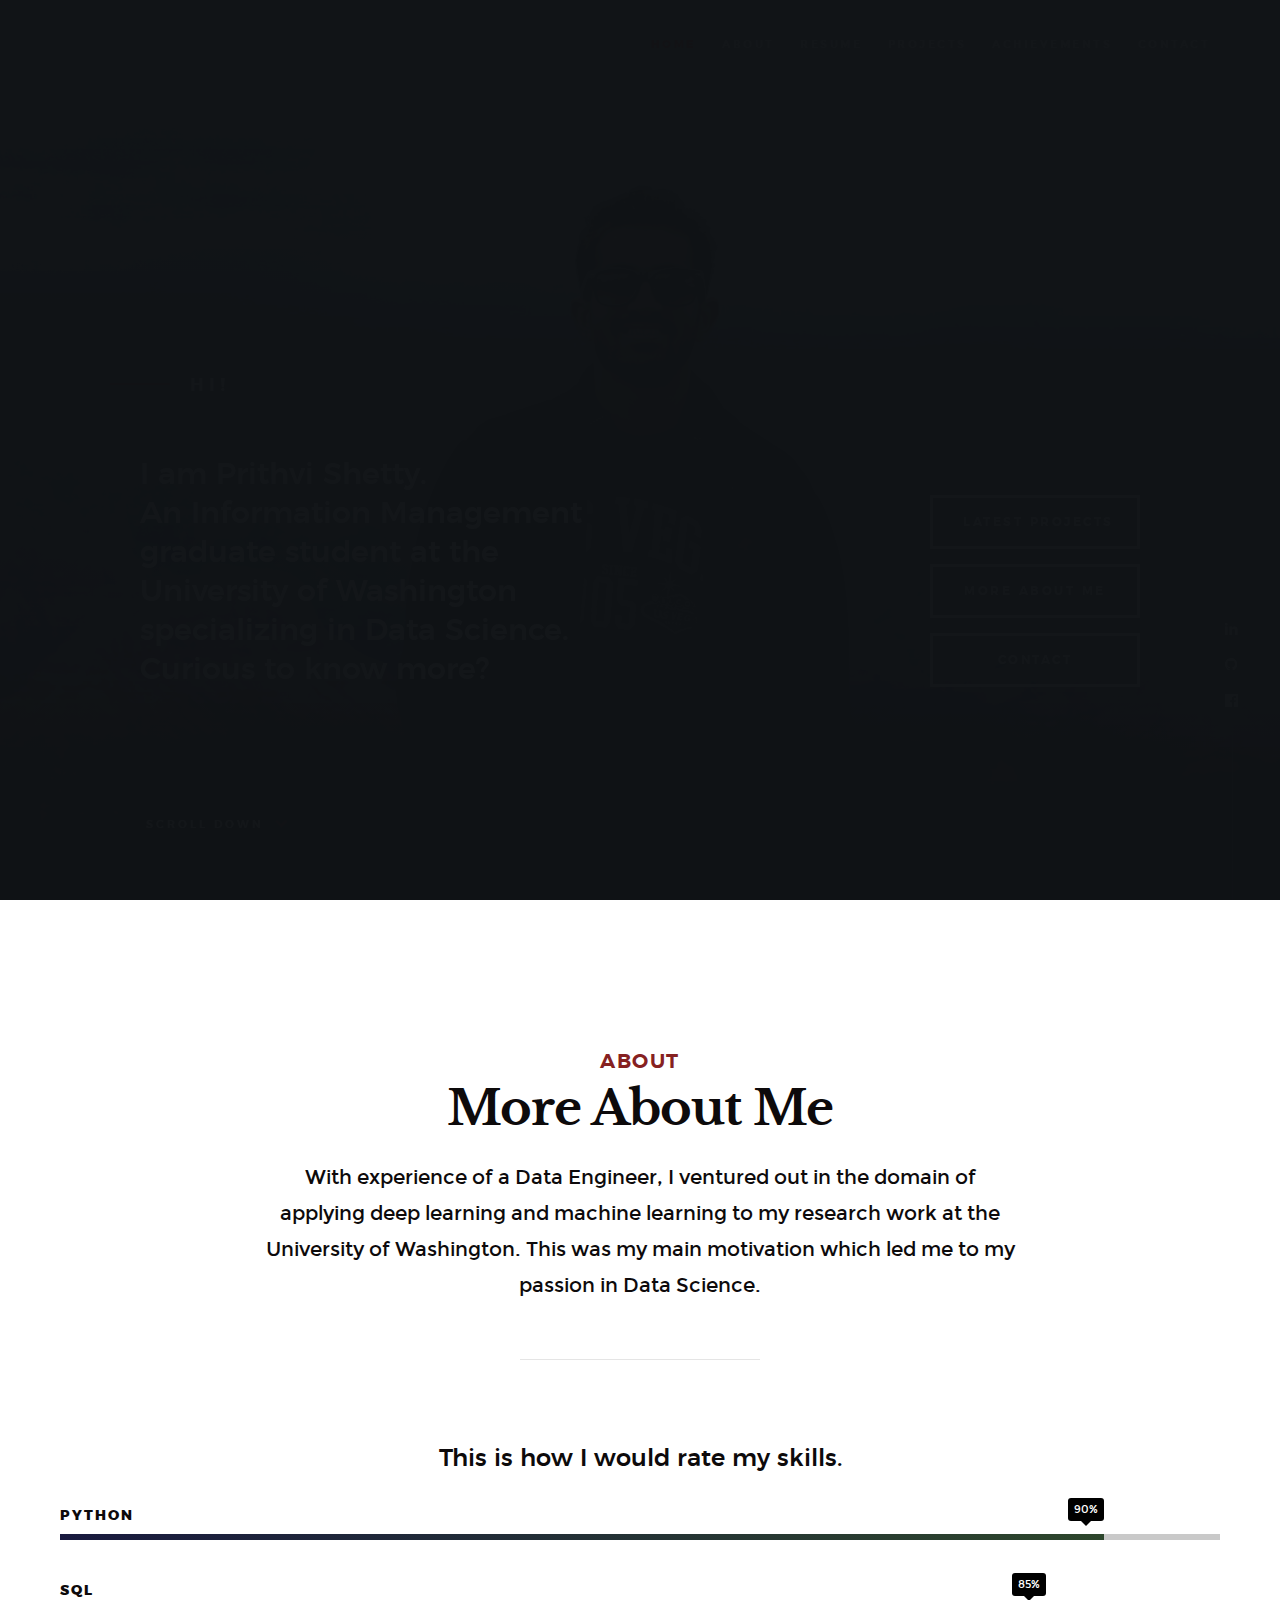
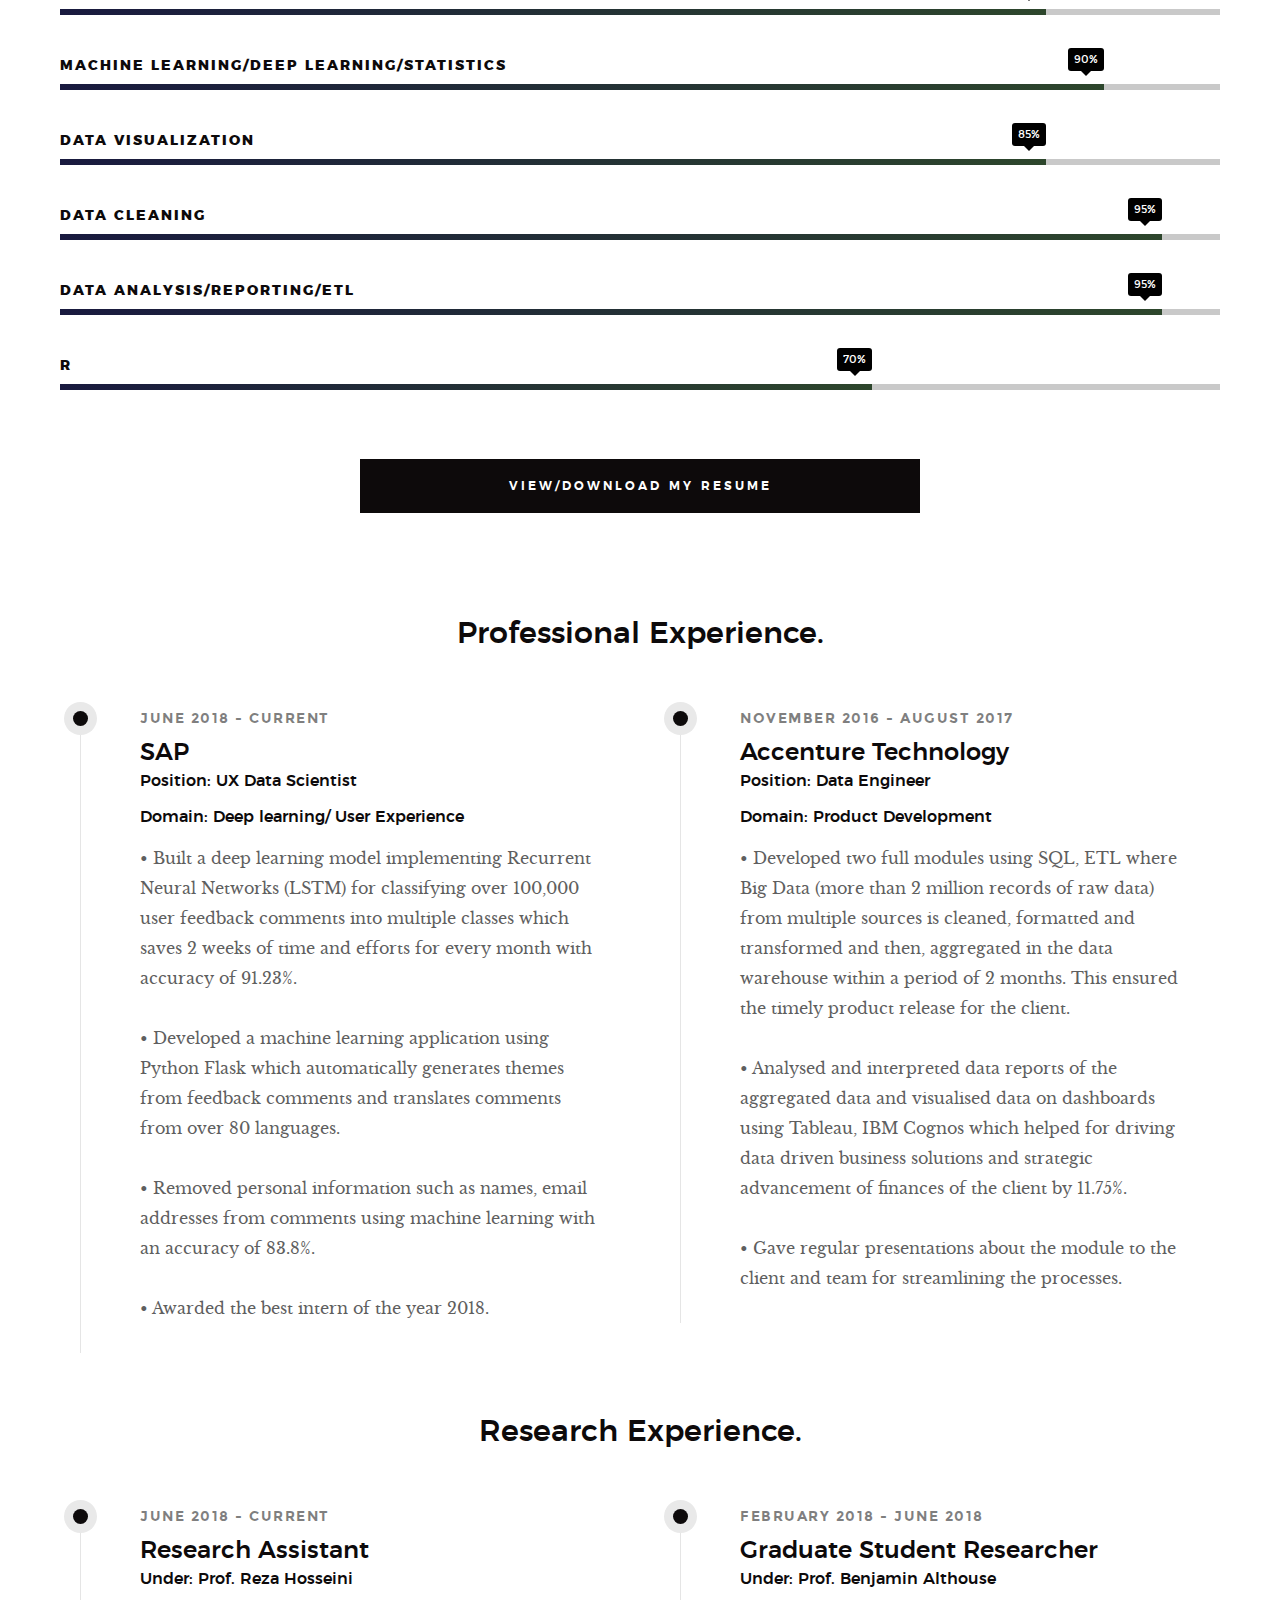
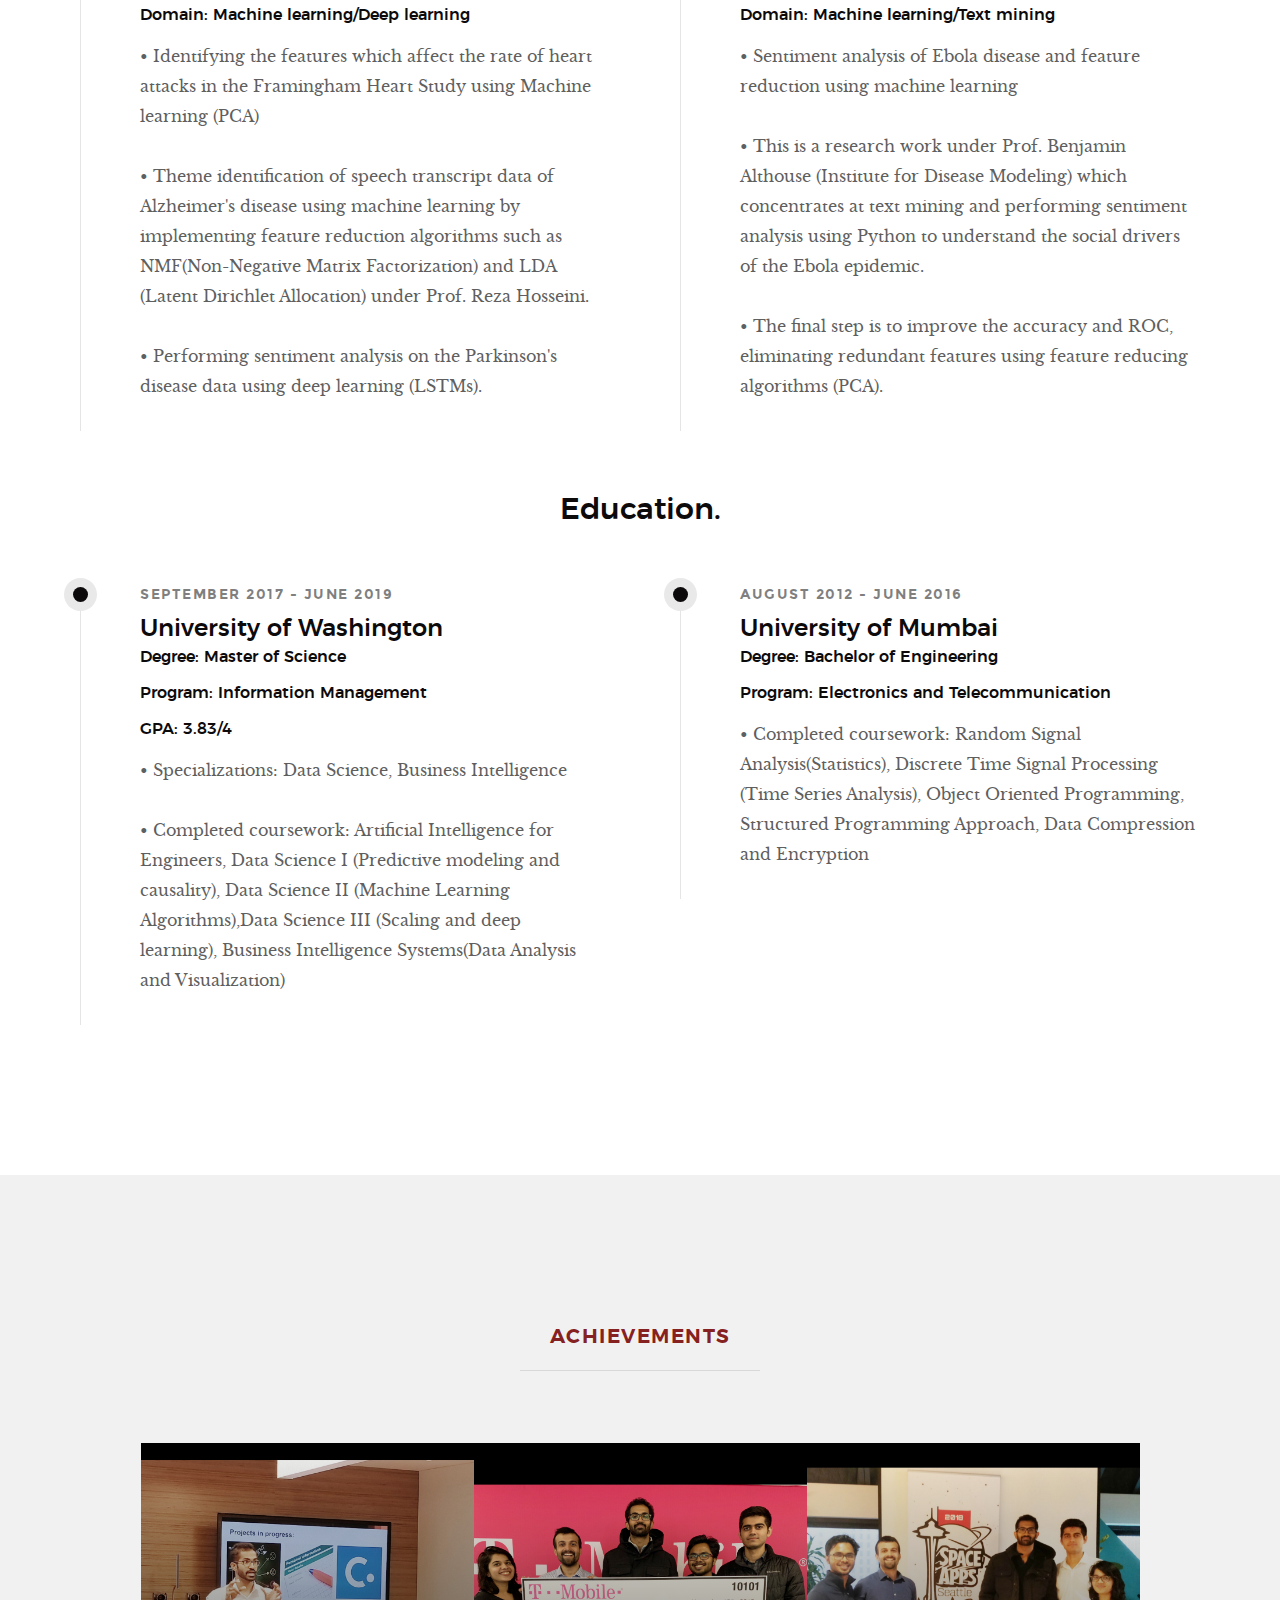
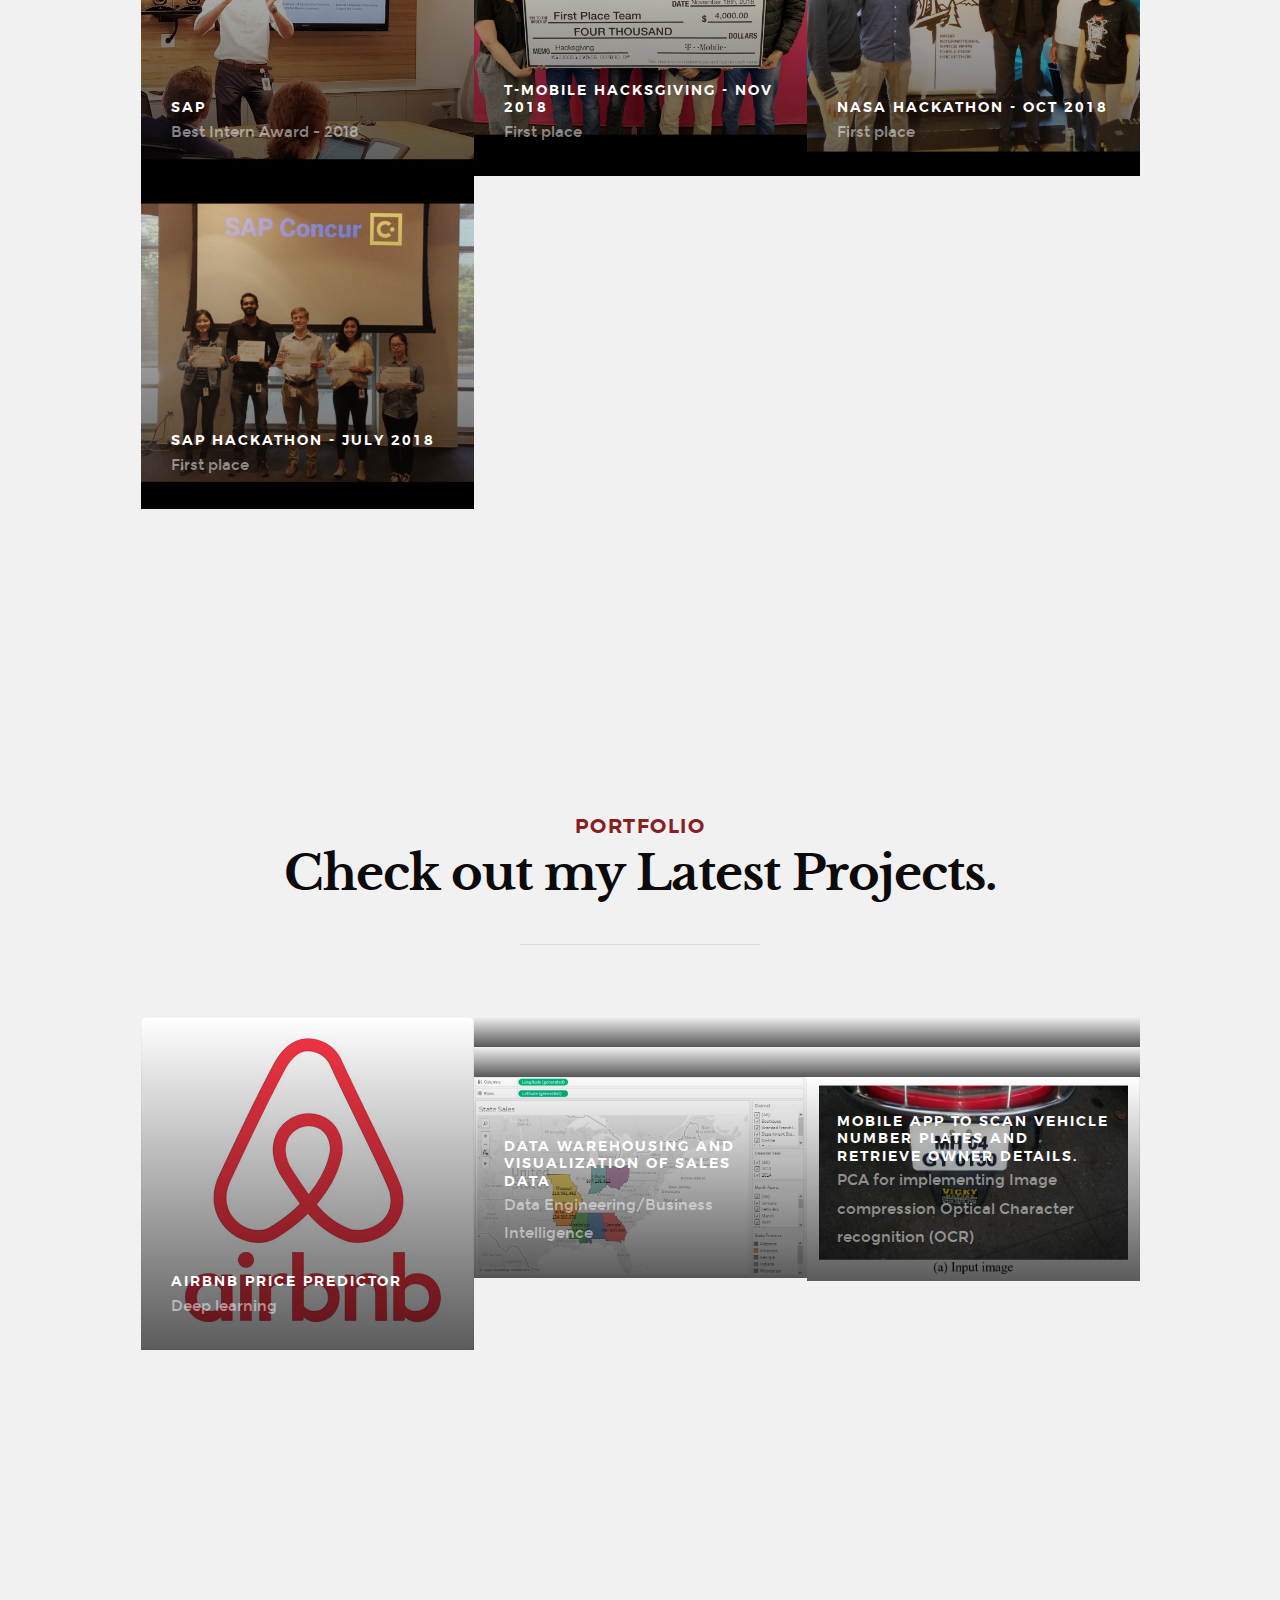
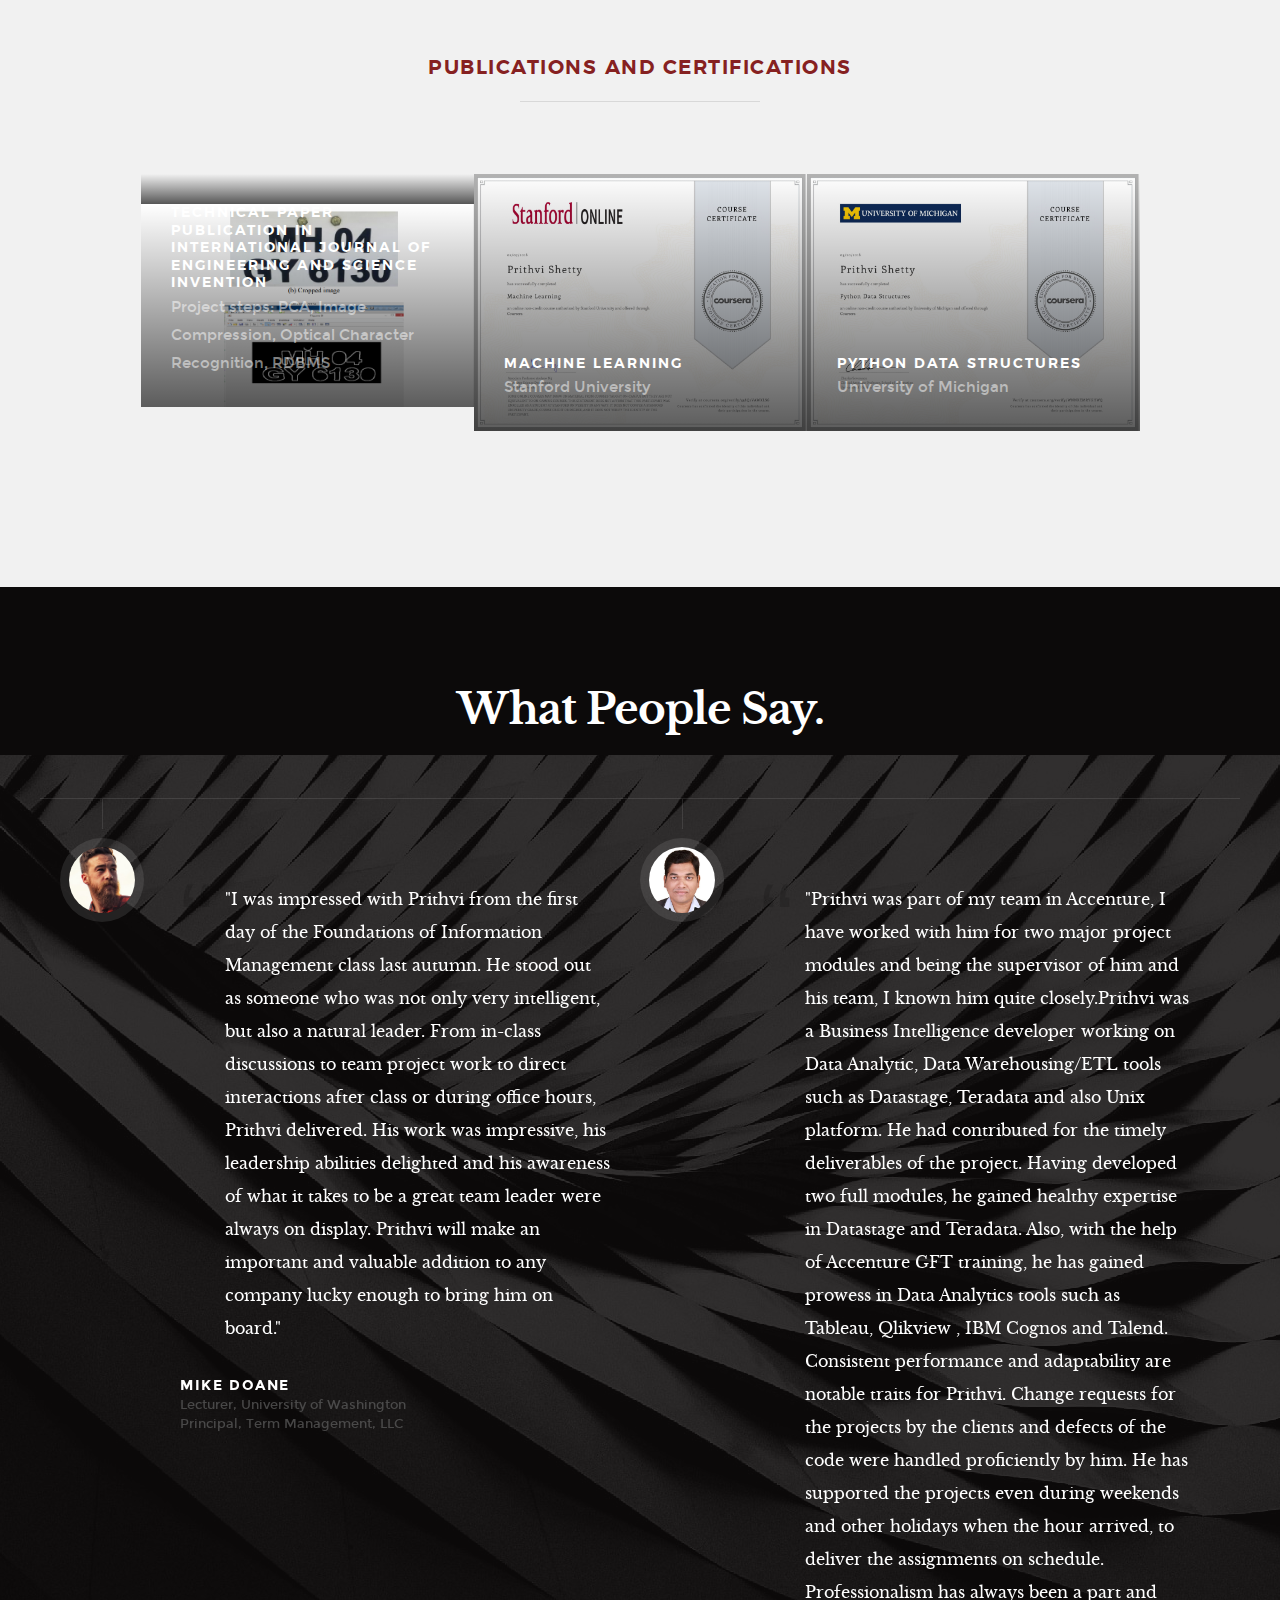
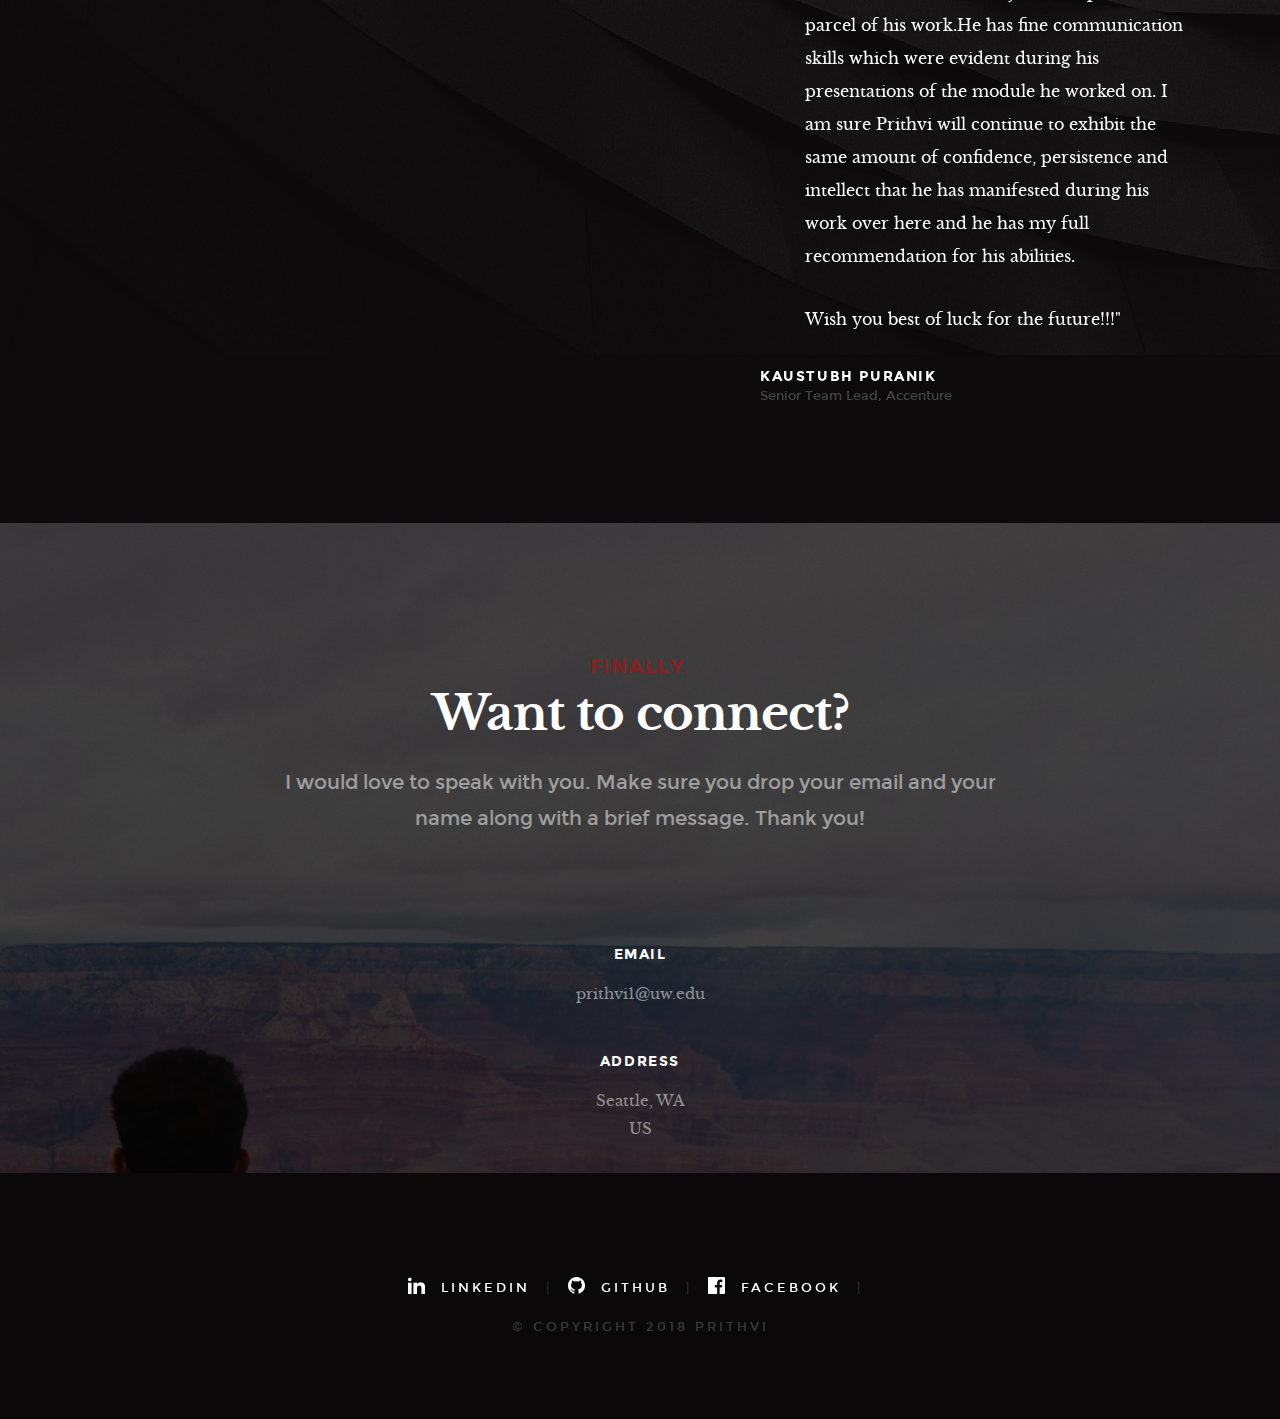
==== index.html @ adef9b77 "Position changes" ====
<!DOCTYPE html>
<!--[if lt IE 9 ]><html class="no-js oldie" lang="en"> <![endif]-->
<!--[if IE 9 ]><html class="no-js oldie ie9" lang="en"> <![endif]-->
<!--[if (gte IE 9)|!(IE)]><!-->
<html class="no-js" lang="en">
<!--<![endif]-->


<head>
	
    <!--- basic page needs
    ================================================== -->
    <meta charset="utf-8">
    <title>Prithvi Shetty</title>
    <meta name="description" content="">
    <meta name="author" content="">

    <!-- mobile specific metas
    ================================================== -->
    <meta name="viewport" content="width=device-width, initial-scale=1">

    <!-- CSS
    ================================================== -->
    <link rel="stylesheet" href="css/base.css">
    <link rel="stylesheet" href="css/vendor.css">
    <link rel="stylesheet" href="css/main.css">
    <link rel="stylesheet" href="css/default.css">
	<link rel="stylesheet" href="css/layout.css">

    <!-- script
    ================================================== -->
    <script src="js/modernizr.js"></script>
    <script src="js/pace.min.js"></script>

    <!-- favicons
    ================================================== -->
    <link rel="shortcut icon" href="favicon.ico" type="image/x-icon">
    <link rel="icon" href="favicon.ico" type="image/x-icon">

</head>

<body id="top">

    <!-- header
    ================================================== -->
    <header class="s-header">
        <nav class="header-nav-wrap">
            <ul class="header-nav">
                <li class="current"><a class="smoothscroll"  href="#home" title="home">Home</a></li>
                <li><a class="smoothscroll"  href="#about" title="about">About</a></li>
                <li><a class="smoothscroll" href="#resume" title="resume">Resume</a></li>
                <li><a class="smoothscroll"  href="#works" title="projects">Projects</a></li>
		<li><a class="smoothscroll"  href="#certifications" title="projects">Achievements</a></li>
		<li><a class="smoothscroll"  href="#contact" title="contact">Contact</a></li>    
            </ul>
        </nav>

        <a class="header-menu-toggle" href="#0"><span>Menu</span></a>

    </header> <!-- end s-header -->


   <!-- home
   ================================================== -->
   <section id="home" class="s-home page-hero target-section" data-parallax="scroll" data-image-src="images/hero.jpg" data-natural-width=2500 data-natural-height=1700 data-position-y=center>
   		<img src="images/hero.jpg"/>
        <div class="overlay"></div>
        <div class="shadow-overlay"></div>

        <div class="home-content">

            <div class="row home-content__main">

                <h3 style="color:white;">Hi!</h3>

                <h2 style="color:white;">
                    I am Prithvi Shetty. <br>
		    An Information Management<br> 
		    graduate student at the <br>
            University of Washington<br> 
            specializing in Data Science.<br>
		    Curious to know more?<br> 
                </h4>

                <div class="home-content__buttons">
                    <a href="#works" class="smoothscroll btn btn--stroke">
                        Latest Projects
                    </a>
                    <a href="#about" class="smoothscroll btn btn--stroke">
                        More About Me
                    </a>
                    <a href="#contact" class="smoothscroll btn btn--stroke">
                        Contact
                    </a>
                </div>

                <div class="home-content__scroll">
                    <a href="#about" class="scroll-link smoothscroll">
                        <span>Scroll Down</span>
                    </a>
                </div>

            </div>

        </div> <!-- end home-content -->

        <ul class="home-social">
            <li>
                <a href="https://www.linkedin.com/in/prithvi-shetty"target="_blank"><i class="im im-linkedin" aria-hidden="true"></i><span>LinkedIn</span></a>
            </li>
            <li>
                <a href="https://www.github.com/shettyprithvi"target="_blank"><i class="im im-github" aria-hidden="true"></i><span>Github</span></a>
            </li>
            <li>
                <a href="https://www.facebook.com/prithvi.shetty.942"target="_blank"><i class="im im-facebook" aria-hidden="true"></i><span>Facebook</span></a>
            </li>
            
            <!--<li>
                <a href="#"><i class="im im-pinterest" aria-hidden="true"></i><span>Pinterest</span></a>
            </li>
         
        <!-- end home-social -->
    </section> <!-- end s-home -->


    <!-- about
    ================================================== -->
    <section id="about" class="s-about target-section">
        
        <div class="row narrow section-intro has-bottom-sep">
            <div class="col-full text-center">
                <h3>About</h3>
                <h1>More About Me</h1>
                <p class="lead">With experience of a Data Engineer, I ventured out in the domain of applying deep learning and machine learning to my research work at the University of Washington. This was my main motivation which led me to my passion in Data Science.</p>
            </div>
        </div>

     <div class="row about-content">
 
            <div class="col-full text-center">
                <h3>This is how I would rate my skills.</h3>

                <ul class="skill-bars">
                    <li>
                    <div class="progress percent90"><span>90%</span></div>
                    <strong>Python</strong>
                    </li>
                    <li>
                    <div class="progress percent85"><span>85%</span></div>
                    <strong>SQL</strong>
                    </li>
                    <li>
                    <div class="progress percent90"><span>90%</span></div>
                    <strong>Machine learning/Deep learning/Statistics</strong>
                    </li>
                    <li>
                    <div class="progress percent85"><span>85%</span></div>
                    <strong>Data visualization</strong>
                    </li>
                    <li>
                    
                    <div class="progress percent95"><span>95%</span></div>
                    <strong>Data cleaning</strong>
                    </li>   
                    <li>
                      <section id="resume"></section>
                    <div class="progress percent95"><span>95%</span></div>
                    <strong>Data Analysis/Reporting/ETL</strong>
                    </li> 			   
                	<li>
                    <div class="progress percent70"><span>70%</span></div>
                    <strong>R</strong>
                    </li> 			   
                </ul>
			<!-- <div class="grid">
			  
			  <div class="module">SQL</div>
			  <div class="module">Tableau</div>
			  <div class="module">Python</div>
			  <div class="module">Statistics</div>
			  <div class="module">Data Reporting/ETL</div>
			  
			</div>
            </div>

        </div> <!-- end about-content -->



        <div class="row about-content about-content--buttons">

            <div class="col-six text-center btn-sec">
                <a href="https://drive.google.com/file/d/1Q5IKYvx5AZDo6tB4oavXHQXk2bhdQhM4/view?usp=sharing"target="_blank" class="btn btn--primary full-width">View/Download My Resume</a>
            </div>

        </div> <!-- end about-content buttons -->

        <div class="row about-content about-content--timeline">





       <div class="col-full text-center">
                <h2>Professional Experience.</h2>
            </div>

            <div class="col-six tab-full left">
                <div class="timeline">

                    <div class="timeline__block">
                        <div class="timeline__bullet"></div>
                        <div class="timeline__header">
                            <p class="timeline__timeframe">June 2018 - Current</p>
                            <h3>SAP</h3>
                            <h5>Position: UX Data Scientist</h5>
                            <h5>Domain: Deep learning/ User Experience</h5>
                        </div>
                        <div class="timeline__desc">


                        
                           
<p>• Built a deep learning model implementing Recurrent Neural Networks (LSTM) for classifying over 100,000 user feedback comments into multiple classes which saves 2 weeks of time and efforts for every month with accuracy of 91.23%. </p>
			    <p>• Developed a machine learning application using Python Flask which automatically generates themes from feedback comments and translates comments from over 80 languages.</p>
<p>•  Removed personal information such as names, email addresses from comments using machine learning with an accuracy of 83.8%. </p>
<p>• Awarded the best intern of the year 2018. </p>
                        </div>
                    </div> <!-- end timeline__block -->
</div><!--End of timeline-->
</div><!--End of col-six tab-full-->


            <div class="col-six tab-full left">
                <div class="timeline">

                    <div class="timeline__block">
                        <div class="timeline__bullet"></div>
                        <div class="timeline__header">
                            <p class="timeline__timeframe">November 2016 - August 2017</p>
                            <h3>Accenture Technology</h3>
                            <h5>Position: Data Engineer</h5>
                            <h5>Domain: Product Development</h5>
                        </div>
                        <div class="timeline__desc">
                           
<p>• Developed two full modules using SQL, ETL where Big Data (more than 2 million records of raw data) from multiple sources is cleaned, formatted and transformed and then, aggregated in the data warehouse within a period of 2 months. This ensured the timely product release for the client.</p>
			    <p>• Analysed and interpreted data reports of the aggregated data and visualised data on dashboards using Tableau, IBM Cognos which helped for driving data driven business solutions and strategic advancement of finances of the client by 11.75%.</p>
<p>• Gave regular presentations about the module to the client and team for streamlining the processes.</p>
                        </div>
                    </div> <!-- end timeline__block -->
</div><!--End of timeline-->
</div><!--End of col-six tab-full-->

       <div class="col-full text-center">
                <h2>Research Experience.</h2>
            </div>

            <div class="col-six tab-full left">
                <div class="timeline">

                    <div class="timeline__block">
                        <div class="timeline__bullet"></div>
                        <div class="timeline__header">
                            <p class="timeline__timeframe">June 2018 - Current</p>
                            <h3>Research Assistant</h3>
                            <h5>Under: Prof. Reza Hosseini</h5>
                            <h5>Domain: Machine learning/Deep learning</h5>
                        </div>
                        <div class="timeline__desc">


                        
                           
<p>• Identifying the features which affect the rate of heart attacks in the Framingham Heart Study using Machine learning (PCA)</p>
<p>• Theme identification of speech transcript data of Alzheimer's disease using machine learning by implementing feature reduction algorithms such as NMF(Non-Negative Matrix Factorization) and LDA (Latent Dirichlet Allocation) under Prof. Reza Hosseini.</p>
<p>• Performing sentiment analysis on the Parkinson's disease data using deep learning (LSTMs).</p>
                        </div>
                    </div> <!-- end timeline__block -->
</div><!--End of timeline-->
</div><!--End of col-six tab-full-->


            <div class="col-six tab-full left">
                <div class="timeline">

                    <div class="timeline__block">
                        <div class="timeline__bullet"></div>
                        <div class="timeline__header">
                            <p class="timeline__timeframe">February 2018 - June 2018</p>
                            <h3>Graduate Student Researcher</h3>
                            <h5>Under: Prof. Benjamin Althouse</h5>
                            <h5>Domain: Machine learning/Text mining</h5>
                        </div>
                        <div class="timeline__desc">
                           
<p>• Sentiment analysis of Ebola disease and feature reduction using machine learning</p>
<p>• This is a research work under Prof. Benjamin Althouse (Institute for Disease Modeling) which concentrates at text mining and performing sentiment analysis using Python to understand the social drivers of the Ebola epidemic.</p>
<p>• The final step is to improve the accuracy and ROC, eliminating redundant features using feature reducing algorithms (PCA).</p>
                        </div>
                    </div> <!-- end timeline__block -->
</div><!--End of timeline-->
</div><!--End of col-six tab-full-->



            
	    <div class="col-full text-center">
                <h2>Education.</h2>
            </div>

            <div class="col-six tab-full left">
                <div class="timeline">

                    <div class="timeline__block">
                        <div class="timeline__bullet"></div>
                        <div class="timeline__header">
                            <p class="timeline__timeframe">September 2017 - June 2019</p>
                            <h3>University of Washington</h3>
                            <h5>Degree: Master of Science</h5>
                            <h5>Program: Information Management</h5>
                            <h5>GPA: 3.83/4</h5>
                        </div>
                        <div class="timeline__desc">
                            <p>• Specializations: Data Science, Business Intelligence</p>
			    <p>• Completed coursework: Artificial Intelligence for Engineers, Data Science I (Predictive modeling and causality), Data Science II (Machine Learning Algorithms),Data Science III (Scaling and deep learning), Business Intelligence Systems(Data Analysis and Visualization) </p>
                        </div><!--End of timeline-->
                    </div> <!-- end timeline__block -->
</div><!--End of col-six tab-full-->

    				   </div>
<div class="col-six tab-full left">
            </div>

            <div class="col-six tab-full left">
                <div class="timeline">

                    <div class="timeline__block">
                        <div class="timeline__bullet"></div>
                        <div class="timeline__header">
                            <p class="timeline__timeframe">August 2012 - June 2016</p>
                            <h3>University of Mumbai</h3>
                            <h5>Degree: Bachelor of Engineering</h5>
                            <h5>Program: Electronics and Telecommunication</h5>
                        </div>
                        <div class="timeline__desc">
			    <p>• Completed coursework: Random Signal Analysis(Statistics), Discrete Time Signal Processing (Time Series Analysis), Object Oriented Programming, Structured Programming Approach, Data Compression and Encryption</p>
                        </div>
                    </div> <!-- end timeline__block -->
</div><!--End of timeline-->
</div><!--End of col-six tab-full-->




 

    


	
        </div> <!-- end about-content timeline -->

	</section>

<!--- Certificate Section -->
<section id="certifications" class="s-works ceritifications-section">

        <div class="row narrow section-intro has-bottom-sep">
            <div class="col-full">
                <h3>Achievements</h3>
                
            </div>
        </div>

        <div class="row masonry-wrap">
            <div class="masonry">

                <div class="masonry__brick">
                    <div class="item-folio">

                        <div class="item-folio__thumb">
                            <a href="portfolio/present.jpg" class="thumb-link" title="Click for blog details" data-size="1050x700">
                                <img src="portfolio/present.jpg" 
                                     srcset="portfolio/present.jpg 1x, portfolio/present.jpg 2x" alt="">
                                <span class="shadow-overlay"></span>
                            </a>
                        </div>

                        <div class="item-folio__text">
                            <h3 class="item-folio__title">
                                SAP
                            </h3>
                            <p class="item-folio__cat">
                                Best Intern Award - 2018
                            </p>
                        </div>

                        <a href="https://www.behance.net/" class="item-folio__project-link" title="See blog link">
                            <i class="im im-link"></i>
                        </a>

                        <div class="item-folio__caption">
                            <p>Completed 5 intern projects within a timeframe of 10 weeks. Implementation of deep learning and machine learning for text classification and topic detection in text.</p>
                            <p>Published blog: <a href="https://blogs.sap.com/2018/08/22/winners-circle-sap-interns-outshine-with-talent/"target="_blank">https://blogs.sap.com/2018/08/22/winners-circle-sap-interns-outshine-with-talent/</a></p>
                        </div>

                    </div> <!-- end item-folio -->
                </div> <!-- end masonry__brick -->


                                  <div class="masonry__brick">
                    <div class="item-folio">

                        <div class="item-folio__thumb">
                            <a href="portfolio/hack33.jpeg" class="thumb-link" title="Click for further details" data-size="1500x800">
                                <img src="portfolio/hack33.jpeg" 
                                     srcset="portfolio/hack3.jpg 1x,portfolio/hack3.jpg 2x" alt="">
                                <span class="shadow-overlay"></span>
                            </a>
                        </div>

                        <div class="item-folio__text">
                            <h3 class="item-folio__title">
                                T-Mobile Hacksgiving - Nov 2018
                            </h3>
                            <p class="item-folio__cat">
                                First place
                            </p>
                        </div>

                        <a href="https://www.behance.net/" class="item-folio__project-link" title="See project link">
                            <i class="im im-link"></i>
                        </a>

                        <span class="item-folio__caption">
                            <p>Our product "Retail'ored" was targeted to reduce the number of returns in digital commerce with a three-step approach. The solution combined user experience research and data science in a constructive way.</p>
							<p>The three step approach consists of a ranking and recommender system using machine learning, a deep learning based sentiment/theme classification algorithm and a mixed reality experience that enabled the users to experience products before buying.</p>
                            <p>Github link : <a href="https://github.com/shettyprithvi/Hacksgiving"target="_blank"> https://github.com/shettyprithvi/Hacksgiving</a></p>
                        </span>

                    </div> <!-- end item-folio -->
                </div> <!-- end masonry__brick -->

                
                <div class="masonry__brick">
                    <div class="item-folio">

                        <div class="item-folio__thumb">
                            <a href="portfolio/hack2.jpg" class="thumb-link" title="See project link" data-size="1050x700">
                                <img src="portfolio/hack2.jpg" 
                                     srcset="portfolio/hack2.jpg 1x, portfolio/hack2.jpg 2x" alt="">
                                <span class="shadow-overlay"></span>
                            </a>
                        </div>

                        <div class="item-folio__text">
                            <h3 class="item-folio__title">
                                NASA Hackathon - Oct 2018
                            </h3>
                            <p class="item-folio__cat">
                                First place
                            </p>
                        </div>

                        <a href="https://www.behance.net/" class="item-folio__project-link" title="See project link">
                            <i class="im im-link"></i>
                        </a>

                        <div class="item-folio__caption">
                            <p>Won the first place at Seattle. Also, nominated to represent in the global round amongst the top 100 teams in the world.</p>
                            <p>Name of product prototype : "Future Suture". The idea is to build a machine learning model for predicting climate changes of regions across the globe and visualize it using Virtual reality. </p>

							<p>The end goal was to create awareness about the effects of human activities on our planet.</p>
                            <p>Project link: <a href="https://2018.spaceappschallenge.org/challenges/what-world-needs-now/globe-observer/teams/stardust-explorers/project"target="_blank"> https://2018.spaceappschallenge.org/challenges/what-world-needs-now/globe-observer/teams/stardust-explorers/project</a></p>
                        </div>

                    </div> <!-- end item-folio -->
                </div> <!-- end masonry__brick -->





                <div class="masonry__brick">
                    <div class="item-folio">

                        <div class="item-folio__thumb">
                            <a href="portfolio/hack11.jpeg" class="thumb-link" title="See detailed project" data-size="1050x700">
                                <img src="portfolio/hack11.jpeg" 
                                     srcset="portfolio/hack1.jpg 1x, portfolio/hack1.jpg 2x" alt="">
                                <span class="shadow-overlay"></span>
                            </a>
                        </div>

                        <div class="item-folio__text">
                            <h3 class="item-folio__title">
                                SAP Hackathon - July 2018
                            </h3>
                            <p class="item-folio__cat">
                                First place
                            </p>
                        </div>

                        <a href="https://www.behance.net/" class="item-folio__project-link" title="See project link">
                            <i class="im im-link"></i>
                        </a>

                        <div class="item-folio__caption">
                            <p>Idea : Reduction of waste and eradication of starvation by leveraging data.</p>

							<p>Product :
Mobile application which routes data and acts as a medium between food providers such as restaurants who have excess food and the needy people who are seeking food.
Also, collaborates all the data of other available free food sources such as food banks/pantries in the application.</p>

							<p>Name of product prototype : "FoodCast"</p>
                         
                        </div>

                    </div> <!-- end item-folio -->
                </div> <!-- end masonry__brick -->


            </div>
        </div>
</section>


    <!-- works
    ================================================== -->
    <section id="works" class="s-works target-section">

        <div class="row narrow section-intro has-bottom-sep">
            <div class="col-full">
                <h3>Portfolio</h3>
                <h1>Check out my Latest Projects.</h1>
                
            </div>
        </div>

        <div class="row masonry-wrap">
            <div class="masonry">

                <div class="masonry__brick">
                    <div class="item-folio">

                        <div class="item-folio__thumb">
                            <a href="images/portfolio/gallery/g-scattertext2.PNG" class="thumb-link" title="Deep learning for text classification" data-size="1050x700">
                                <img src="images/portfolio/airbnb.png" 
                                     srcset="images/portfolio/airbnb.png 1x, images/portfolio/scattertext2@2x.PNG 2x" alt="">
                                <span class="shadow-overlay"></span>
                            </a>
                        </div>

                        <div class="item-folio__text">
                            <h3 class="item-folio__title">
                                Airbnb price predictor
                            </h3>
                            <p class="item-folio__cat">
                                Deep learning
                            </p>
                        </div>

                        <a href="https://www.behance.net/" class="item-folio__project-link" title="Project link">
                            <i class="im im-link"></i>
                        </a>

                        <div class="item-folio__caption">
                            <p>Given AirBnb data, I apply deep learning using Recurrent Neural Networks (LSTMs) for classification of text reviews to visualize impact on price. Also, the highly desired amenities are found using scattertext created in Python. For further details, please visit the Github link.</p>
                            <p>Github link :<a href="https://github.com/shettyprithvi/Text_classification_deep_learning"target="_blank"> https://github.com/shettyprithvi/Text_classification_deep_learning</a></p>
                        </div>

                    </div> <!-- end item-folio -->
                </div> <!-- end masonry__brick -->

                <div class="masonry__brick">
                    <div class="item-folio">

                        <div class="item-folio__thumb">
                            <a href="images/portfolio/gallery/g-cannibal.jpg" class="thumb-link" title="Missionary Cannibal problem using AI" data-size="1050x700">
                                <img src="images/portfolio/cannibal.jpg" 
                                     srcset="images/portfolio/cannibal.jpg 1x, images/portfolio/cannibal@2x.jpg 2x" alt="">
                                <span class="shadow-overlay"></span>
                            </a>
                        </div>

                        <div class="item-folio__text">
                            <h3 class="item-folio__title">
                                Missionary Cannibal problem
                            </h3>
                            <p class="item-folio__cat">
                                Artificial Intelligence 
                            </p>
                        </div>

                        <a href="https://www.behance.net/" class="item-folio__project-link" title="Project link">
                            <i class="im im-link"></i>
                        </a>

                        <div class="item-folio__caption">
                            <p>The solution of the following problem is solved using Depth First Search algorithm. For further details, please visit the Github link.</p>
                            <p>Github link :<a href="https://github.com/shettyprithvi/Artifical_intelligence_cannibal_missionaries_game"target="_blank"> https://github.com/shettyprithvi/Artifical_intelligence_cannibal_missionaries_game</a></p>
                        </div>

                    </div> <!-- end item-folio -->
                </div> <!-- end masonry__brick -->


                <div class="masonry__brick">
                    <div class="item-folio">

                        <div class="item-folio__thumb">
                            <a href="images/portfolio/gallery/g-car.jpg" class="thumb-link" title="Airbnb" data-size="1050x700">
                               <img src="images/portfolio/car2.jpg" 
                                     srcset="images/portfolio/car2.jpg 1x, images/portfolio/car.jpg 2x" alt="">
                                <span class="shadow-overlay"></span>
                            </a>
                        </div>

                        <div class="item-folio__text">
                            <h3 class="item-folio__title">
                                Automatic car detection
                            </h3>
                            <p class="item-folio__cat">
                                Deep learning
                            </p>
                        </div>

                        <a href="https://www.behance.net/" class="item-folio__project-link" title="Project link">
                            <i class="im im-link"></i>
                        </a>

                        <span class="item-folio__caption">
                             <p>This project aimed at Use object detection on a car detection dataset and deal with bounding boxes using Convolutional Neural Networks implementing YOLO algorithm. For further details, please visit the Github link.</p>
                             <p>Github link :<a href="https://github.com/shettyprithvi/Convolutional_Neural_Networks/blob/master/Convolutional%20Neural%20Networks/Week%203/Autonomous%2Bdriving%2Bapplication%2B-%2BCar%2Bdetection%2B-%2Bv3.ipynb"target="_blank"> https://github.com/shettyprithvi/Convolutional_Neural_Networks</a></p>
                        </span>

                    </div> <!-- end item-folio -->
                </div> <!-- end masonry__brick -->

                <div class="masonry__brick">
                    <div class="item-folio">

                        <div class="item-folio__thumb">
                            <a href="images/portfolio/gallery/g-ai.png" class="thumb-link" title="Missionary Cannibal problem using AI" data-size="1050x700">
                                <img src="images/portfolio/ai.png" 
                                     srcset="images/portfolio/ai.png 1x, images/portfolio/ai@2x.png 2x" alt="">
                                <span class="shadow-overlay"></span>
                            </a>
                        </div>

                        <div class="item-folio__text">
                            <h3 class="item-folio__title">
                                AI path finding robot
                            </h3>
                            <p class="item-folio__cat">
                                Artificial Intelligence 
                            </p>
                        </div>

                        <a href="https://www.behance.net/" class="item-folio__project-link" title="Project link">
                            <i class="im im-link"></i>
                        </a>

                        <div class="item-folio__caption">
                            <p>The shortest path is found by the AI Robot by finding the best and the shortest path using A-star algorithm. The heuristic is the Euclidean distance between the robot and destination. For further details, please visit the Github link.</p>
                            <p>Github link :<a href="https://github.com/shettyprithvi/Artifical_Intelligence_Pathfinding_Robot"target="_blank"> https://github.com/shettyprithvi/Artifical_Intelligence_Pathfinding_Robot</a></p>
                        </div>

                    </div> <!-- end item-folio -->
                </div> <!-- end masonry__brick -->

                

                <div class="masonry__brick">
                    <div class="item-folio">

                        <div class="item-folio__thumb">
                            <a href="images/portfolio/gallery/g-mancala.jpeg" class="thumb-link" data-size="1050x700">
                                <img src="images/portfolio/mancala.jpeg"
                                     srcset="images/portfolio/human.png 1x, images/portfolio/mancala@2x.jpeg 2x" alt="">
                                <span class="shadow-overlay"></span>
                            </a>
                        </div>

                        <div class="item-folio__text">
                            <h3 class="item-folio__title">
                                Human vs AI - Mancala game
                            </h3>
                            <p class="item-folio__cat">
                                Artifical Intelligence
                            </p>
                        </div>

                        <a href="https://www.behance.net/" class="item-folio__project-link" title="Project link">
                            <i class="im im-link"></i>
                        </a>

                        <span class="item-folio__caption">
                            <p> The game is played by AI designed by me against the human player. The implementation is done using Minmax algorithm with Alpha-Beta pruning. For further details, please visit the Github link.</p>
                            <p>Github link: <a href="https://github.com/shettyprithvi/Artificial_Intelligence_Mancala_game"target="_blank"> https://github.com/shettyprithvi/Artificial_Intelligence_Mancala_game</a></p>
                        </span>

                    </div> <!-- end item-folio -->
                </div>


                                <div class="masonry__brick">
                    <div class="item-folio">

                        <div class="item-folio__thumb">
                            <a href="images/portfolio/gallery/g-tableau.png" class="thumb-link" data-size="1500x800">
                                <img src="images/portfolio/tableau.png" 
                                     srcset="images/portfolio/tableau.png 1x, images/portfolio/tableau@2x.jpg 2x" alt="">
                                <span class="shadow-overlay"></span>
                            </a>
                        </div>

                        <div class="item-folio__text">
                            <h3 class="item-folio__title">
                                Data warehousing and visualization of sales data
                            </h3>
                            <p class="item-folio__cat">
                                Data Engineering/Business Intelligence
                            </p>
                        </div>

                        <a href="https://www.behance.net/" class="item-folio__project-link" title="Project link">
                            <i class="im im-link"></i>
                        </a>

                        <span class="item-folio__caption">
                            <p>This project involved end-to-end designing and building a data warehouse from raw data using SSIS, SQL Server. The final step was to visualize data on dashboards of Tableau and provide recommendations based on the visualizations. For the tableau visualization, please visit the Github link.</p>
                            <p>Github link :<a href="https://github.com/shettyprithvi/Data-visualization-of-sales-data"target="_blank"> https://github.com/shettyprithvi/Data-visualization-of-sales-data</a></p>
                        </span>

                    </div> <!-- end item-folio -->
                </div> <!-- end masonry__brick -->

                                <div class="masonry__brick">
                    <div class="item-folio">

                        <div class="item-folio__thumb">
                            <a href="images/portfolio/gallery/g-ocr.png" class="thumb-link" data-size="1050x700">
                                <img src="images/portfolio/ocr.png"
                                     srcset="images/portfolio/ocr.png 1x, images/portfolio/ocr@2x.png 2x" alt="">
                                <span class="shadow-overlay"></span>
                            </a>
                        </div>

                        <div class="item-folio__text">
                            <h3 class="item-folio__title">
                                Mobile app to scan vehicle number plates and retrieve owner details. 
                            </h3>
                            <p class="item-folio__cat">
                                PCA for implementing Image compression 
                                
                                Optical Character recognition (OCR)
                            </p>
                        </div>

                        <a href="https://www.behance.net/" class="item-folio__project-link" title="Project link">
                            <i class="im im-link"></i>
                        </a>

                        <span class="item-folio__caption">
                            <p>The project is a mobile application which implements image processing using PCA (Principal Component Analysis) and OCR (Optical Character Recognition). SQL is used for getting details of scanned number plates from the database. For further details, please visit the technical paper link.</p>
                            <p>Published technical paper link:<a href="http://www.ijesi.org/papers/Vol(5)10/B05107011.pdf"target="_blank"> http://www.ijesi.org/papers/Vol(5)10/B05107011.pdf</p>
                            <p> Github link :<a href="https://github.com/shettyprithvi/PCA-Image-Compression"target="_blank"> https://github.com/shettyprithvi/PCA-Image-Compression</a></p>
                        </span>

                    </div> <!-- end item-folio -->
                </div> <!-- end masonry__brick -->


                 <!-- end masonry__brick -->

                
                <!--<div class="masonry__brick">
                    <div class="item-folio">

                        <div class="item-folio__thumb">
                            <a href="images/portfolio/gallery/g-minimalismo.jpg" class="thumb-link" data-size="1050x700">
                                <img src="images/portfolio/minimalismo.jpg"
                                     srcset="images/portfolio/minimalismo.jpg 1x, images/portfolio/minimalismo@2x.jpg 2x" alt="">
                                <span class="shadow-overlay"></span>
                            </a>
                        </div>

                        <div class="item-folio__text">
                            <h3 class="item-folio__title">
                                Minimalismo
                            </h3>
                            <p class="item-folio__cat">
                                Web Design
                            </p>
                        </div>

                        <a href="https://www.behance.net/" class="item-folio__project-link" title="Project link">
                            <i class="im im-link"></i>
                        </a>

                        <span class="item-folio__caption">
                            <p>Vero molestiae sed aut natus excepturi. Et tempora numquam. Temporibus iusto quo.Unde dolorem corrupti neque nisi.</p>
                        </span>

                    </div> <!-- end item-folio -->
                </div> <!-- end masonry__brick -->

                <!--<div class="masonry__brick">
                    <div class="item-folio">

                        <div class="item-folio__thumb">
                            <a href="images/portfolio/gallery/g-shutterbug.jpg" class="thumb-link" data-size="1050x700">
                                <img src="images/portfolio/shutterbug.jpg"
                                     srcset="images/portfolio/shutterbug.jpg 1x, images/portfolio/shutterbug@2x.jpg 2x" alt="">
                                <span class="shadow-overlay"></span>
                            </a>
                        </div>

                        <div class="item-folio__text">
                            <h3 class="item-folio__title">
                                Lady Shutterbug
                            </h3>
                            <p class="item-folio__cat">
                                Branding
                            </p>
                        </div>

                        <a href="https://www.behance.net/" class="item-folio__project-link" title="Project link">
                            <i class="im im-link"></i>
                        </a>

                        <span class="item-folio__caption">
                            <p>Vero molestiae sed aut natus excepturi. Et tempora numquam. Temporibus iusto quo.Unde dolorem corrupti neque nisi.</p>
                        </span>

                    </div> <!-- end item-folio -->
                </div> <!-- end masonry__brick -->

            </div>
        </div> <!-- end masonry -->

    </section> <!-- end works -->
<!--- Certificate Section -->
<section id="certifications" class="s-works ceritifications-section">

        <div class="row narrow section-intro has-bottom-sep">
            <div class="col-full">
                <h3>Publications and certifications</h3>
                
            </div>
        </div>

        <div class="row masonry-wrap">
            <div class="masonry">

                <div class="masonry__brick">
                    <div class="item-folio">

                        <div class="item-folio__thumb">
                            <a href="portfolio/5.jpg" class="thumb-link" title="Machine learning" data-size="1050x700">
                                <img src="portfolio/5.jpg" 
                                     srcset="portfolio/5.jpg 1x, portfolio/5.jpg 2x" alt="">
                                <span class="shadow-overlay"></span>
                            </a>
                        </div>

                        <div class="item-folio__text">
                            <h3 class="item-folio__title">
                                Deep learning 
                            </h3>
                            <p class="item-folio__cat">
                                deeplearning.ai
                            </p>
                        </div>

                        <a href="https://www.behance.net/" class="item-folio__project-link" title="See certificate link">
                            <i class="im im-link"></i>
                        </a>

                        <div class="item-folio__caption">
                            <p>The deep learning specialization helped me a lot to learn and apply Deep Neural Networks, Convolutional Neural Networks and Recurrent Neural Networks. </p>
                            <p>Certificate link: <a href="https://www.coursera.org/account/accomplishments/specialization/24N8D29MG8LK"target="_blank"> https://www.coursera.org/account/accomplishments/specialization/24N8D29MG8LK</a></p>
                        </div>

                    </div> <!-- end item-folio -->
                </div> <!-- end masonry__brick -->

                
                <div class="masonry__brick">
                    <div class="item-folio">

                        <div class="item-folio__thumb">
                            <a href="portfolio/1.jpg" class="thumb-link" title="Machine learning" data-size="1050x700">
                                <img src="portfolio/1.jpg" 
                                     srcset="portfolio/1.jpg 1x, portfolio/1.jpg 2x" alt="">
                                <span class="shadow-overlay"></span>
                            </a>
                        </div>

                        <div class="item-folio__text">
                            <h3 class="item-folio__title">
                                Machine learning 
                            </h3>
                            <p class="item-folio__cat">
                                Stanford University
                            </p>
                        </div>

                        <a href="https://www.behance.net/" class="item-folio__project-link" title="See certificate link">
                            <i class="im im-link"></i>
                        </a>

                        <div class="item-folio__caption">
                            <p>This course by Andrew Ng helped me in understanding the regression analysis and learning algorithms (Recommender systems, Neural networks, Clustering by K-means, Support vector machine, Logistic regression) for supervised and unsupervised learning models.</p>
                            <p>Certificate link: <a href="https://www.coursera.org/account/accomplishments/verify/358Q2VAWKLSG"target="_blank"> https://www.coursera.org/account/accomplishments/verify/358Q2VAWKLSG</a></p>
                        </div>

                    </div> <!-- end item-folio -->
                </div> <!-- end masonry__brick -->


                  <div class="masonry__brick">
                    <div class="item-folio">

                        <div class="item-folio__thumb">
                            <a href="portfolio/3.jpg" class="thumb-link" data-size="1500x800">
                                <img src="portfolio/3.jpg" 
                                     srcset="portfolio/3.jpg 1x,portfolio/3.jpg 2x" alt="">
                                <span class="shadow-overlay"></span>
                            </a>
                        </div>

                        <div class="item-folio__text">
                            <h3 class="item-folio__title">
                                Python Data Structures
                            </h3>
                            <p class="item-folio__cat">
                                University of Michigan
                            </p>
                        </div>

                        <a href="https://www.behance.net/" class="item-folio__project-link" title="See certificate link">
                            <i class="im im-link"></i>
                        </a>

                        <span class="item-folio__caption">
                            <p>This course helped me understand the core data structures of the Python programming language. Also, I explored how to use the Python built-in data structures such as lists, dictionaries, and tuples to perform increasingly complex data analysis</p>
                            <p>Certificate link : <a href="https://www.coursera.org/account/accomplishments/verify/WNNXEMRYGHWQ"target="_blank"> https://www.coursera.org/account/accomplishments/verify/WNNXEMRYGHWQ</a></p>
                        </span>

                    </div> <!-- end item-folio -->
                </div> <!-- end masonry__brick -->

                

            

                <div class="masonry__brick">
                    <div class="item-folio">

                        <div class="item-folio__thumb">
                            <a href="portfolio/2.png" class="thumb-link" title="Technical paper publication" data-size="1500x800">
                                <img src="images/portfolio/airbnb.png" 
                                     srcset="portfolio/22.png 1x,portfolio/22.png 2x" alt="">
                                <span class="shadow-overlay"></span>
                            </a>
                        </div>

                        <div class="item-folio__text">
                            <h3 class="item-folio__title">
                                Technical paper publication in International Journal of Engineering and Science Invention
                            </h3>
                            <p class="item-folio__cat">
                                Project steps: PCA, Image Compression, Optical Character Recognition, RDBMS
                            </p>
                        </div>

                        <a href="https://www.behance.net/" class="item-folio__project-link" title="Published paper link">
                            <i class="im im-link"></i>
                        </a>

                        <div class="item-folio__caption">
                            <p>The project is a mobile application which implements image processing using PCA (Principal Component Analysis) and OCR (Optical Character Recognition). SQL is used for getting details of scanned number plates from the database.</p>
                            <p>Published technical paper link:<a href="http://www.ijesi.org/papers/Vol(5)10/B05107011.pdf"target="_blank"> http://www.ijesi.org/papers/Vol(5)10/B05107011.pdf</a></p>
                        </div>

                    </div> <!-- end item-folio -->
                </div> <!-- end masonry__brick -->

            </div>
        </div>
</section>
<!-- testimonials  ================================================== -->
    <div class="s-testimonials">

        <div class="overlay"></div>

        <div class="row testimonials-header">
            <div class="col-full">
                <h1 class="h02">What People Say.</h1>
            </div>
        </div>

        <div class="row testimonials">

            <div class="col-full testimonials__slider">

                <div class="testimonials__slide">
                    <img src="images/avatars/user-02.jpg" alt="Author image" class="testimonials__avatar">
                    <p><blockquote>"I was impressed with Prithvi from the first day of the Foundations of Information Management class last autumn. He stood out as someone who was not only very intelligent, but also a natural leader. From in-class discussions to team project work to direct interactions after class or during office hours, Prithvi delivered. His work was impressive, his leadership abilities delighted and his awareness of what it takes to be a great team leader were always on display. Prithvi will make an important and valuable addition to any company lucky enough to bring him on board."</blockquote></p>
                    <div class="testimonials__author h06">
                        Mike Doane
                        <span>Lecturer, University of Washington</span>
                        <span>Principal, Term Management, LLC</span>
                    </div>
                </div>



                <div class="testimonials__slide">
                    <img src="images/avatars/user-01.jpg" alt="Author image" class="testimonials__avatar">
                    <p><blockquote>"Prithvi was part of my team in Accenture, I have worked with him for two major project modules and being the supervisor of him and his team, I known him quite closely.Prithvi was a Business Intelligence developer working on Data Analytic, Data Warehousing/ETL tools such as Datastage, Teradata and also Unix platform. He had contributed for the timely deliverables of the project. Having developed two full modules, he gained healthy expertise in Datastage and Teradata. Also, with the help of Accenture GFT training, he has gained prowess in Data Analytics tools such as Tableau, Qlikview , IBM Cognos and Talend. Consistent performance and adaptability are notable traits for Prithvi. Change requests for the projects by the clients and defects of the code were handled proficiently by him. He has supported the projects even during weekends and other holidays when the hour arrived, to deliver the assignments on schedule. Professionalism has always been a part and parcel of his work.He has fine communication skills which were evident during his presentations of the module he worked on. I am sure Prithvi will continue to exhibit the same amount of confidence, persistence and intellect that he has manifested during his work over here and he has my full recommendation for his abilities.</p>
</p>Wish you best of luck for the future!!!"</blockquote></p>
                    <div class="testimonials__author h06">
                        Kaustubh Puranik
                        <span>Senior Team Lead, Accenture</span>
                    </div>
                </div>
                
            </div> <!-- end testimonials__slider -->











        </div> <!-- end testimonials -->

    </div> <!-- end s-testimonials -->

    <!-- blog
    ================================================== -->
    <!--<section id="blog" class="s-blog target-section">

        <div class="row narrow section-intro has-bottom-sep">
            <div class="col-full">
                <h3>Journal</h3>
                <h1>Latest From The Blog.</h1>
                <p class="lead">Lorem ipsum Dolor adipisicing nostrud et aute. 
                Excepteur amet commodo ea dolore irure esse Duis nulla sint fugiat cillum 
                ullamco proident aliquip quis qui voluptate dolore veniam Ut laborum non est in officia.</p>
            </div>
        </div>

        <div class="row blog-content">
            <div class="col-full">

                <div class="blog-list block-1-2 block-tab-full">
                    <article class="col-block">
                                
                        <div class="blog-date">
                            <a href="blog-single.html">Sept 16, 2017</a>
                        </div>  
                        
                        <h2 class="h01"><a href="blog-single.html">The 10 Golden Rules of Clean Simple Design.</a></h2>
                        <p>
                        Vestibulum ac diam sit amet quam vehicula elementum sed sit amet dui. Pellentesque in ipsum id orci porta dapibus. Donec sollicitudin molestie malesuada. Vivamus magna justo, lacinia eget consectetur sed, convallis at tellus. Cras ultricies ligula sed magna dictum porta. Sed porttitor lectus nibh..
                        </p>

                        <div class="blog-cat">
                                <a href="blog.html">Branding</a><a href="blog.html">Design</a>
                        </div>

                        
                    </article>
                    <article class="col-block">
                                
                        <div class="blog-date">
                            <a href="blog-single.html">Sept 15, 2017</a>
                        </div>  
                        
                        <h2 class="h01"><a href="blog-single.html">Photography Can Improve Your Graphic Design.</a></h2>
                        <p>
                        Vestibulum ac diam sit amet quam vehicula elementum sed sit amet dui. Pellentesque in ipsum id orci porta dapibus. Donec sollicitudin molestie malesuada. Vivamus magna justo, lacinia eget consectetur sed, convallis at tellus. Cras ultricies ligula sed magna dictum porta. Sed porttitor lectus nibh..
                        </p>

                        <div class="blog-cat">
                            <a href="blog.html">Photography</a>
                        </div>

                        
                    </article>
                    <article class="col-block">
                        
                        <div class="blog-date">
                            <a href="blog-single.html">Sept 14, 2017</a>
                        </div>

                        <h2 class="h01"><a href="blog-single.html">Workspace Design Trends and Ideas.</a></h2>
                        <p>
                        Vestibulum ac diam sit amet quam vehicula elementum sed sit amet dui. Pellentesque in ipsum id orci porta dapibus. Donec sollicitudin molestie malesuada. Vivamus magna justo, lacinia eget consectetur sed, convallis at tellus. Cras ultricies ligula sed magna dictum porta. Sed porttitor lectus nibh dolore irure esse Duis nulla sint.
                        </p>

                        <div class="blog-cat">
                            <a href="blog.html">Branding</a><a href="blog.html">Wordpress</a>
                        </div>
                    </article>
                    <article class="col-block">
                        
                        <div class="blog-date">
                            <a href="blog-single.html">Sept 12, 2017</a>
                        </div>    
                        <h2 class="h01"><a href="blog-single.html">Using Patterns in your Branding.</a></h2>
                        <p>
                        Vestibulum ac diam sit amet quam vehicula elementum sed sit amet dui. Pellentesque in ipsum id orci porta dapibus. Donec sollicitudin molestie malesuada. Vivamus magna justo, lacinia eget consectetur sed, convallis at tellus. Cras ultricies ligula sed magna dictum porta. Sed porttitor lectus nibh.
                        </p>

                        <div class="blog-cat">
                            <a href="blog.html">Design</a><a href="blog.html">Branding</a>
                        </div>
                    </article>
                </div> <!-- end blog-list -->

            </div> <!-- end col-full -->
        </div> <!-- end blog-content -->

    </section> <!-- end s-blog -->


    <!-- s-cta
    ================================================== -->
    <!--<section class="s-cta">
        
        <div class="row narrow cta">

            <div class="col-full cta__content">

                <h2 class="h01"><a href="http://www.dreamhost.com/r.cgi?287326|STYLESHOUT">Styleshout Recommends Dreamhost.</a></h2>

                <p class="lead">
                Looking for an awesome and reliable webhosting? Try <a href="http://www.dreamhost.com/r.cgi?287326|STYLESHOUT">DreamHost</a>.
                Get <span>$50 off</span> when you sign up with the promocode <span>styleshout</span>.
                </p>

                <div class="cta__action">
                    <a class="btn btn--primary btn--large" href="http://www.dreamhost.com/r.cgi?287326|STYLESHOUT">Sign Up Now</a>
                </div>	

            </div>

        </div> <!-- end cta -->
        
    </section>


    <!-- s-stats
    ================================================== -->
    <!--<section id="stats" class="s-stats">
        <div class="row block-1-4 block-tab-1-2 block-mob-full stats">

            <div class="col-block stats__col ">
                <div class="stats__count">
                    128
                </div>
                <h4>Awards Received</h4>
            </div>
            <div class="col-block stats__col">
                <div class="stats__count">
                    1500
                </div>
                <h4>Cups of Coffee</h4>
            </div>
            <div class="col-block stats__col stats__col--highlight">
                <div class="stats__upsign">
                    <a href="#"><i class="im im-arrow-up" aria-hidden="true"></i></a>
                </div>
                <div class="stats__count">
                    110
                </div>
                <h4>Projects Completed</h4>
            </div>
            <div class="col-block stats__col">
                <div class="stats__count">
                    101
                </div>
                <h4>Happy Clients</h4> 
            </div>

        </div>
    </section> <!-- end s-stats -->


    <!-- s-stats
    ================================================== -->
    <section id="contact" class="s-contact target-section">

        <div class="overlay"></div>

        <div class="row narrow section-intro">
            <div class="col-full">
                <h3>Finally.</h3>
                <h1>Want to connect?</h1>
                
                <p class="lead">I would love to speak with you. Make sure you drop your email and your name along with a brief message. Thank you!</p>
            </div>
        </div>

        <div class="row contact__main">
            <div class="col-eight tab-full contact__form">
                <form name="contactForm" id="contactForm" method="post" action="">
                    <fieldset>
    
                    <!--<div class="form-field">
                        <input name="contactName" type="text" id="contactName" placeholder="Name*" value="" minlength="2" required="" aria-required="true" class="full-width">
                    </div>
                    <div class="form-field">
                        <input name="contactEmail" type="email" id="contactEmail" placeholder="Email*" value="" required="" aria-required="true" class="full-width">
                    </div>
                    <div class="form-field">
                        <input name="contactSubject" type="text" id="contactSubject" placeholder="Subject" value="" class="full-width">
                    </div>
                    <div class="form-field">
                        <textarea name="contactMessage" id="contactMessage" placeholder="Message*" rows="10" cols="50" required="" aria-required="true" class="full-width"></textarea>
                    </div>
                    <div class="form-field">
                        <button class="full-width btn--primary">Submit</button>
                        <div class="submit-loader">
                            <div class="text-loader">Sending...</div>
                            <div class="s-loader">
                                <div class="bounce1"></div>
                                <div class="bounce2"></div>
                                <div class="bounce3"></div>
                            </div>
                        </div>
                    </div>
    
                    </fieldset>
                </form>

                <!-- contact-warning -->
                <!--<div class="message-warning">
                    Something went wrong. Please try again.
                </div> 
            
                <!-- contact-success -->
                <div class="message-success">
                    Your message was sent, Thank you!<br>
                </div>
                        </div>
           <div class="col-full text-center contact__infos">
                <h4 class="h06">Email</h4>
                <p>prithvi1@uw.edu<br>
                </p>
                <h4 class="h06">Address</h4>
                <p>
                Seattle, WA<br>
                US
                </p>
            </div>

        </div>

    </section> <!-- end s-contact -->


    <!-- footer
    ================================================== -->
    <footer>
        <div class="row">
            <div class="col-full">

              

                <ul class="footer-social">
                    <li><a href="https://www.linkedin.com/in/prithvi-shetty">
                        <i class="im im-linkedin" aria-hidden="true"></i>
                        <span>LinkedIn</span>
                    </a></li>
                    <li><a href="https://www.github.com/shettyprithvi"target="_blank">
                        <i class="im im-github" aria-hidden="true"></i>
                        <span>Github</span>
                    </a></li>
                    <li><a href="https://www.facebook.com/prithvi.shetty.942"target="_blank">
                        <i class="im im-facebook" aria-hidden="true"></i>
                        <span>Facebook</span>
                    </a></li>
                    <div class="copyright"><span><li>© Copyright 2018 Prithvi</li>
                    </span></div>

                    <!--<li><a href="#0">
                        <i class="im im-pinterest" aria-hidden="true"></i>
                        <span>Pinterest</span>
                    </a></li>
                </ul>
                    
            </div>
        </div>

        <div class="row footer-bottom">

           
                <div class="go-top">
                <a class="smoothscroll" title="Back to Top" href="#top"><i class="im im-arrow-up" aria-hidden="true"></i></a>
                </div>
            </div>

        </div> <!-- end footer-bottom -->

    </footer> <!-- end footer -->


    <!-- photoswipe background
    ================================================== -->
    <div aria-hidden="true" class="pswp" role="dialog" tabindex="-1">

        <div class="pswp__bg"></div>
        <div class="pswp__scroll-wrap">

            <div class="pswp__container">
                <div class="pswp__item"></div>
                <div class="pswp__item"></div>
                <div class="pswp__item"></div>
            </div>

            <div class="pswp__ui pswp__ui--hidden">
                <div class="pswp__top-bar">
                    <div class="pswp__counter"></div><button class="pswp__button pswp__button--close" title="Close (Esc)"></button> <button class="pswp__button pswp__button--share" title=
                    "Share"></button> <button class="pswp__button pswp__button--fs" title="Toggle fullscreen"></button> <button class="pswp__button pswp__button--zoom" title=
                    "Zoom in/out"></button>
                    <div class="pswp__preloader">
                        <div class="pswp__preloader__icn">
                            <div class="pswp__preloader__cut">
                                <div class="pswp__preloader__donut"></div>
                            </div>
                        </div>
                    </div>
                </div>
                <div class="pswp__share-modal pswp__share-modal--hidden pswp__single-tap">
                    <div class="pswp__share-tooltip"></div>
                </div><button class="pswp__button pswp__button--arrow--left" title="Previous (arrow left)"></button> <button class="pswp__button pswp__button--arrow--right" title=
                "Next (arrow right)"></button>
                <div class="pswp__caption">
                    <div class="pswp__caption__center"></div>
                </div>
            </div>

        </div>

    </div><!-- end photoSwipe background -->

    <div id="preloader">
        <div id="loader"></div>
    </div>


    <!-- Java Script
    ================================================== -->
    <script src="js/jquery-3.2.1.min.js"></script>
    <script src="js/plugins.js"></script>
    <script src="js/main.js"></script>

</body>

</html>
---- css/base.css ----
/* =================================================================== 
 *
 *  Hola v1.0 Base Stylesheet
 *  10-02-2017
 *  ------------------------------------------------------------------
 *
 *  TOC:
 *  # Normalize
 *  # Basic/base setup styles
 *      ## Media
 *      ## Typography resets
 *      ## links
 *      ## inputs
 *  # grid
 *      ## medium size devices
 *      ## tablets
 *      ## mobile devices
 *      ## small mobile devices
 *  # block grids
 *      ## medium size devices
 *      ## tablets
 *      ## mobile devices
 *      ## small mobile devices
 *  # MISC
 *
 * =================================================================== */


/* ===================================================================
 * # normalize
 * normalize.css v5.0.0 | MIT License | 
 * github.com/necolas/normalize.css
 *
 * ------------------------------------------------------------------- */

html {
    font-family: sans-serif;
    line-height: 1.15;
    -ms-text-size-adjust: 100%;
    -webkit-text-size-adjust: 100%;
}

body {
    margin: 0;
}

article, aside, footer, header, nav, section {
    display: block;
}

h1 {
    font-size: 2em;
    margin: 0.67em 0;
}

figcaption, figure, main {
    display: block;
}

figure {
    margin: 1em 40px;
}

hr {
    box-sizing: content-box;
    height: 0;
    overflow: visible;
}

pre {
    font-family: monospace, monospace;
    font-size: 1em;
}

a {
    background-color: transparent;
    -webkit-text-decoration-skip: objects;
}

a:active, a:hover {
    outline-width: 0;
}

abbr[title] {
    border-bottom: none;
    text-decoration: underline;
    text-decoration: underline dotted;
}

b, strong {
    font-weight: inherit;
}

b, strong {
    font-weight: bolder;
}

code, kbd, samp {
    font-family: monospace, monospace;
    font-size: 1em;
}

dfn {
    font-style: italic;
}

mark {
    background-color: #ff0;
    color: #000;
}

small {
    font-size: 80%;
}

sub, sup {
    font-size: 75%;
    line-height: 0;
    position: relative;
    vertical-align: baseline;
}

sub {
    bottom: -0.25em;
}

sup {
    top: -0.5em;
}

audio, video {
    display: inline-block;
}

audio:not([controls]) {
    display: none;
    height: 0;
}

img {
    border-style: none;
}

svg:not(:root) {
    overflow: hidden;
}

button, input, optgroup, select, textarea {
    font-family: sans-serif;
    font-size: 100%;
    line-height: 1.15;
    margin: 0;
}

button, input {
    overflow: visible;
}

button, select {
    text-transform: none;
}

button, html [type="button"], [type="reset"], [type="submit"] {
    -webkit-appearance: button;
}

button::-moz-focus-inner, [type="button"]::-moz-focus-inner, [type="reset"]::-moz-focus-inner, [type="submit"]::-moz-focus-inner {
    border-style: none;
    padding: 0;
}

button:-moz-focusring, [type="button"]:-moz-focusring, [type="reset"]:-moz-focusring, [type="submit"]:-moz-focusring {
    outline: 1px dotted ButtonText;
}

fieldset {
    border: 1px solid #c0c0c0;
    margin: 0 2px;
    padding: 0.35em 0.625em 0.75em;
}

legend {
    box-sizing: border-box;
    color: inherit;
    display: table;
    max-width: 100%;
    padding: 0;
    white-space: normal;
}

progress {
    display: inline-block;
    vertical-align: baseline;
}

textarea {
    overflow: auto;
}

[type="checkbox"], [type="radio"] {
    box-sizing: border-box;
    padding: 0;
}

[type="number"]::-webkit-inner-spin-button, [type="number"]::-webkit-outer-spin-button {
    height: auto;
}

[type="search"] {
    -webkit-appearance: textfield;
    outline-offset: -2px;
}

[type="search"]::-webkit-search-cancel-button, [type="search"]::-webkit-search-decoration {
    -webkit-appearance: none;
}

::-webkit-file-upload-button {
    -webkit-appearance: button;
    font: inherit;
}

details, menu {
    display: block;
}

summary {
    display: list-item;
}

canvas {
    display: inline-block;
}

template {
    display: none;
}

[hidden] {
    display: none;
}


/* ===================================================================
 * # basic/base setup styles - (_basic.scss)
 *
 * ------------------------------------------------------------------- */

html {
    font-size: 62.5%;
    box-sizing: border-box;
}

*, *::before, *::after {
    box-sizing: inherit;
}

body {
    font-weight: normal;
    line-height: 1;
    word-wrap: break-word;
    text-rendering: optimizeLegibility;
    -webkit-overflow-scrolling: touch;
    -webkit-text-size-adjust: none;
}

body, input, button {
    -moz-osx-font-smoothing: grayscale;
    -webkit-font-smoothing: antialiased;
}


/* ------------------------------------------------------------------- 
 * ## Media - (_basic.scss)
 * ------------------------------------------------------------------- */

img, video {
    max-width: 100%;
    height: auto;
}


/* ------------------------------------------------------------------- 
 * ## Typography resets - (_basic.scss)
 * ------------------------------------------------------------------- */

div, dl, dt, dd, ul, ol, li, h1, h2, h3, h4, h5, h6, pre, form, p, blockquote, th, td {
    margin: 0;
    padding: 0;
}

h1, h2, h3, h4, h5, h6 {
    -webkit-font-smoothing: auto;
    -webkit-font-smoothing: antialiased;
    -webkit-font-variant-ligatures: common-ligatures;
    -moz-font-variant-ligatures: common-ligatures;
    font-variant-ligatures: common-ligatures;
    text-rendering: optimizeLegibility;
}

em, i {
    font-style: italic;
    line-height: inherit;
}

strong, b {
    font-weight: bold;
    line-height: inherit;
}

small {
    font-size: 60%;
    line-height: inherit;
}

ol, ul {
    list-style: none;
}

li {
    display: block;
}


/* ------------------------------------------------------------------- 
 * ## links - (_basic.scss)
 * ------------------------------------------------------------------- */

a {
    text-decoration: none;
    line-height: inherit;
}

a img {
    border: none;
}


/* ------------------------------------------------------------------- 
 * ## inputs - (_basic.scss)
 * ------------------------------------------------------------------- */

fieldset {
    margin: 0;
    padding: 0;
}

input[type="email"], 
input[type="number"], 
input[type="search"], 
input[type="text"], 
input[type="tel"], 
input[type="url"], 
input[type="password"], textarea {
    -webkit-appearance: none;
    -moz-appearance: none;
    -ms-appearance: none;
    -o-appearance: none;
    appearance: none;
}


/* ===================================================================
 * # grid - (_grid.scss)
 *
 * ------------------------------------------------------------------- */

.row {
    width: 94%;
    max-width: 1200px;
    margin: 0 auto;
}

.row:after {
    content: "";
    display: table;
    clear: both;
}

.row .row {
    width: auto;
    max-width: none;
    margin-left: -20px;
    margin-right: -20px;
}


/* column blocks
 * -------------------------------------- */

[class*="col-"] {
    float: left;
}

[class*="col-"] + [class*="col-"].end {
    float: right;
}

[class*="col-"] {
    padding: 0 20px;
}


/* column width classes 
 * -------------------------------------- */

.col-one {
    width: 8.33333%;
}

.col-two, .col-1-6 {
    width: 16.66667%;
}

.col-three, .col-1-4 {
    width: 25%;
}

.col-four, .col-1-3 {
    width: 33.33333%;
}

.col-five {
    width: 41.66667%;
}

.col-six, .col-1-2 {
    width: 50%;
}

.col-seven {
    width: 58.33333%;
}

.col-eight, .col-2-3 {
    width: 66.66667%;
}

.col-nine, .col-3-4 {
    width: 75%;
}

.col-ten, .col-5-6 {
    width: 83.33333%;
}

.col-eleven {
    width: 91.66667%;
}

.col-twelve, .col-full {
    width: 100%;
}


/* ------------------------------------------------------------------- 
 * ## medium size devices - (_grid.scss)
 * ------------------------------------------------------------------- */

@media only screen and (max-width: 1200px) {
    .row .row {
        margin-left: -15px;
        margin-right: -15px;
    }
    [class*="col-"] {
        padding: 0 15px;
    }
    .md-two, .md-1-6 {
        width: 16.66667%;
    }
    .md-one {
        width: 8.33333%;
    }
    .md-three, .md-1-4 {
        width: 25%;
    }
    .md-four, .md-1-3 {
        width: 33.33333%;
    }
    .md-five {
        width: 41.66667%;
    }
    .md-six, .md-1-2 {
        width: 50%;
    }
    .md-seven {
        width: 58.33333%;
    }
    .md-eight, .md-2-3 {
        width: 66.66667%;
    }
    .md-nine, .md-3-4 {
        width: 75%;
    }
    .md-ten, .md-5-6 {
        width: 83.33333%;
    }
    .md-eleven {
        width: 91.66667%;
    }
    .md-twelve, .md-full {
        width: 100%;
    }
}


/* ------------------------------------------------------------------- 
 * ## tablets - (_grid.scss)
 * ------------------------------------------------------------------- */

@media only screen and (max-width: 800px) {
    .row {
        width: 90%;
    }
    .tab-1-4 {
        width: 25%;
    }
    .tab-1-3 {
        width: 33.33333%;
    }
    .tab-1-2 {
        width: 50%;
    }
    .tab-2-3 {
        width: 66.66667%;
    }
    .tab-3-4 {
        width: 75%;
    }
    .tab-full {
        width: 100%;
    }
}


/* ------------------------------------------------------------------- 
 * ## mobile devices - (_grid.scss)
 * ------------------------------------------------------------------- */

@media only screen and (max-width: 600px) {
    .row {
        width: auto;
        padding-left: 25px;
        padding-right: 25px;
    }
    .row .row {
        margin-left: -10px;
        margin-right: -10px;
    }
    [class*="col-"] {
        padding: 0 10px;
    }
    .mob-1-4 {
        width: 25%;
    }
    .mob-1-3 {
        width: 33.33333%;
    }
    .mob-1-2 {
        width: 50%;
    }
    .mob-2-3 {
        width: 66.66667%;
    }
    .mob-3-4 {
        width: 75%;
    }
    .mob-full {
        width: 100%;
    }
}


/* ------------------------------------------------------------------- 
 * ## small mobile devices - (_grid.scss) 
 * ------------------------------------------------------------------- */


/* stack columns on small mobile devices
 * ------------------------------------------------------------------- */

@media only screen and (max-width: 400px) {
    .row .row {
        padding-left: 0;
        padding-right: 0;
        margin-left: 0;
        margin-right: 0;
    }
    [class*="col-"] {
        width: 100% !important;
        float: none !important;
        clear: both !important;
        margin-left: 0;
        margin-right: 0;
        padding: 0;
    }
    [class*="col-"] + [class*="col-"].end {
        float: none;
    }
}


/* ===================================================================
 * # block grids - (_grid.scss)
 * ------------------------------------------------------------------- */


/*   Equally-sized columns define at row level
 * ------------------------------------------------------------------- */

[class*="block-"]:after {
    content: "";
    display: table;
    clear: both;
}

.block-1-6 .col-block {
    width: 16.66667%;
}

.block-1-5 .col-block {
    width: 20%;
}

.block-1-4 .col-block {
    width: 25%;
}

.block-1-3 .col-block {
    width: 33.33333%;
}

.block-1-2 .col-block {
    width: 50%;
}


/**
 * Clearing for block grid columns. Allow columns with 
 * different heights to align properly.
 */

.block-1-6 .col-block:nth-child(6n+1), 
.block-1-5 .col-block:nth-child(5n+1), 
.block-1-4 .col-block:nth-child(4n+1), 
.block-1-3 .col-block:nth-child(3n+1), 
.block-1-2 .col-block:nth-child(2n+1) {
    clear: both;
}


/* ------------------------------------------------------------------- 
 * ## medium size devices - (_grid.scss)
 * ------------------------------------------------------------------- */

@media only screen and (max-width: 1200px) {
    .block-m-1-6 .col-block {
        width: 16.66667%;
    }
    .block-m-1-5 .col-block {
        width: 20%;
    }
    .block-m-1-4 .col-block {
        width: 25%;
    }
    .block-m-1-3 .col-block {
        width: 33.33333%;
    }
    .block-m-1-2 .col-block {
        width: 50%;
    }
    .block-m-full .col-block {
        width: 100%;
        clear: both;
    }
    [class*="block-m-"] .bgrid:nth-child(n) {
        clear: none;
    }
    .block-m-1-6 .col-block:nth-child(6n+1), 
    .block-m-1-5 .col-block:nth-child(5n+1), 
    .block-m-1-4 .col-block:nth-child(4n+1), 
    .block-m-1-3 .col-block:nth-child(3n+1), 
    .block-m-1-2 .col-block:nth-child(2n+1) {
        clear: both;
    }
}


/* ------------------------------------------------------------------- 
 * ## tablets - (_grid.scss)
 * ------------------------------------------------------------------- */

@media only screen and (max-width: 800px) {
    .block-tab-1-6 .col-block {
        width: 16.66667%;
    }
    .block-tab-1-5 .col-block {
        width: 20%;
    }
    .block-tab-1-4 .col-block {
        width: 25%;
    }
    .block-tab-1-3 .col-block {
        width: 33.33333%;
    }
    .block-tab-1-2 .col-block {
        width: 50%;
    }
    .block-tab-full .col-block {
        width: 100%;
        clear: both;
    }
    [class*="block-tab-"] .bgrid:nth-child(n) {
        clear: none;
    }
    .block-tab-1-6 .col-block:nth-child(6n+1), 
    .block-tab-1-6 .col-block:nth-child(5n+1), 
    .block-tab-1-4 .col-block:nth-child(4n+1), 
    .block-tab-1-3 .col-block:nth-child(3n+1), 
    .block-tab-1-2 .col-block:nth-child(2n+1) {
        clear: both;
    }
}


/* ------------------------------------------------------------------- 
 * ## mobile devices - (_grid.scss)
 * ------------------------------------------------------------------- */

@media only screen and (max-width: 600px) {
    .block-mob-1-6 .col-block {
        width: 16.66667%;
    }
    .block-mob-1-5 .col-block {
        width: 20%;
    }
    .block-mob-1-4 .col-block {
        width: 25%;
    }
    .block-mob-1-3 .col-block {
        width: 33.33333%;
    }
    .block-mob-1-2 .col-block {
        width: 50%;
    }
    .block-mob-full .col-block {
        width: 100%;
        clear: both;
    }
    [class*="block-mob-"] .bgrid:nth-child(n) {
        clear: none;
    }
    .block-mob-1-6 .col-block:nth-child(6n+1), 
    .block-mob-1-5 .col-block:nth-child(5n+1), 
    .block-mob-1-4 .col-block:nth-child(4n+1), 
    .block-mob-1-3 .col-block:nth-child(3n+1), 
    .block-mob-1-2 .col-block:nth-child(2n+1) {
        clear: both;
    }
}


/* ------------------------------------------------------------------- 
 * ## small mobile devices - (_grid.scss) 
 * ------------------------------------------------------------------- */


/* stack columns on small mobile devices
 * ------------------------------------------------------------------- */

@media only screen and (max-width: 400px) {
    .stack .col-block {
        width: 100% !important;
        float: none !important;
        clear: both !important;
        margin-left: 0;
        margin-right: 0;
    }
}


/* ===================================================================
 * # MISC  - (_grid.scss)
 *
 * ------------------------------------------------------------------- */

.group:after {
    content: "";
    display: table;
    clear: both;
}


/* Misc Helper Styles
 * -------------------------------------- */

.is-hidden {
    display: none;
}

.is-invisible {
    visibility: hidden;
}

.antialiased {
    -webkit-font-smoothing: antialiased;
    -moz-osx-font-smoothing: grayscale;
}

.overflow-hidden {
    overflow: hidden;
}

.remove-bottom {
    margin-bottom: 0;
}

.half-bottom {
    margin-bottom: 1.5rem !important;
}

.add-bottom {
    margin-bottom: 3rem !important;
}

.no-border {
    border: none;
}

.full-width {
    width: 100%;
}

.text-center {
    text-align: center;
}

.text-left {
    text-align: left;
}

.text-right {
    text-align: right;
}

.pull-left {
    float: left;
}

.pull-right {
    float: right;
}

.align-center {
    margin-left: auto;
    margin-right: auto;
    text-align: center;
}
---- css/vendor.css ----
/* =================================================================== 
 *
 *  Hola v1.0 Vendor/Third Party CSS 
 *  10-02-2017
 *  ------------------------------------------------------------------
 *
 *  TOC:
 *  # Slick slider
 *  # PhotoSwipe Skin
 *  # Prettyprint GitHub Theme
 *
 * =================================================================== */


/* ===================================================================
 * # slick slider
 *
 * ------------------------------------------------------------------- */

.slick-slider {
    position: relative;
    display: block;
    box-sizing: border-box;
    -webkit-touch-callout: none;
    -webkit-user-select: none;
    -khtml-user-select: none;
    -moz-user-select: none;
    -ms-user-select: none;
    user-select: none;
    -ms-touch-action: pan-y;
    touch-action: pan-y;
    -webkit-tap-highlight-color: transparent;
}

.slick-list {
    position: relative;
    overflow: hidden;
    display: block;
    margin: 0;
    padding: 0;
}

.slick-list:focus {
    outline: none;
}

.slick-list.dragging {
    cursor: pointer;
    cursor: hand;
}

.slick-slider .slick-track, .slick-slider .slick-list {
    -webkit-transform: translate3d(0, 0, 0);
    -moz-transform: translate3d(0, 0, 0);
    -ms-transform: translate3d(0, 0, 0);
    -o-transform: translate3d(0, 0, 0);
    transform: translate3d(0, 0, 0);
}

.slick-track {
    position: relative;
    left: 0;
    top: 0;
    display: block;
}

.slick-track:before, .slick-track:after {
    content: "";
    display: table;
}

.slick-track:after {
    clear: both;
}

.slick-loading .slick-track {
    visibility: hidden;
}

.slick-slide {
    float: left;
    height: 100%;
    min-height: 1px;
    display: none;
}

[dir="rtl"] .slick-slide {
    float: right;
}

.slick-slide img {
    display: block;
}

.slick-slide.slick-loading img {
    display: none;
}

.slick-slide.dragging img {
    pointer-events: none;
}

.slick-initialized .slick-slide {
    display: block;
}

.slick-loading .slick-slide {
    visibility: hidden;
}

.slick-vertical .slick-slide {
    display: block;
    height: auto;
    border: 1px solid transparent;
}

.slick-arrow.slick-hidden {
    display: none;
}


/*! PhotoSwipe main CSS by Dmitry Semenov | photoswipe.com | MIT license */


/*
	Styles for basic PhotoSwipe functionality (sliding area, open/close transitions)
*/


/* pswp = photoswipe */

.pswp {
    display: none;
    position: absolute;
    width: 100%;
    height: 100%;
    left: 0;
    top: 0;
    overflow: hidden;
    -ms-touch-action: none;
    touch-action: none;
    z-index: 1500;
    -webkit-text-size-adjust: 100%;
    /* create separate layer, to avoid paint on window.onscroll in webkit/blink */
    -webkit-backface-visibility: hidden;
    outline: none;
}

.pswp * {
    -webkit-box-sizing: border-box;
    box-sizing: border-box;
}

.pswp img {
    max-width: none;
}


/* style is added when JS option showHideOpacity is set to true */

.pswp--animate_opacity {
    /* 0.001, because opacity:0 doesn't trigger Paint action, which causes lag at start of transition */
    opacity: 0.001;
    will-change: opacity;
    /* for open/close transition */
    -webkit-transition: opacity 333ms cubic-bezier(0.4, 0, 0.22, 1);
    transition: opacity 333ms cubic-bezier(0.4, 0, 0.22, 1);
}

.pswp--open {
    display: block;
}

.pswp--zoom-allowed .pswp__img {
    /* autoprefixer: off */
    cursor: -webkit-zoom-in;
    cursor: -moz-zoom-in;
    cursor: zoom-in;
}

.pswp--zoomed-in .pswp__img {
    /* autoprefixer: off */
    cursor: -webkit-grab;
    cursor: -moz-grab;
    cursor: grab;
}

.pswp--dragging .pswp__img {
    /* autoprefixer: off */
    cursor: -webkit-grabbing;
    cursor: -moz-grabbing;
    cursor: grabbing;
}


/*
	Background is added as a separate element.
	As animating opacity is much faster than animating rgba() background-color.
*/

.pswp__bg {
    position: absolute;
    left: 0;
    top: 0;
    width: 100%;
    height: 100%;
    background: #000;
    opacity: 0;
    -webkit-transform: translateZ(0);
    transform: translateZ(0);
    -webkit-backface-visibility: hidden;
    will-change: opacity;
}

.pswp__scroll-wrap {
    position: absolute;
    left: 0;
    top: 0;
    width: 100%;
    height: 100%;
    overflow: hidden;
}

.pswp__container, .pswp__zoom-wrap {
    -ms-touch-action: none;
    touch-action: none;
    position: absolute;
    left: 0;
    right: 0;
    top: 0;
    bottom: 0;
}


/* Prevent selection and tap highlights */

.pswp__container, .pswp__img {
    -webkit-user-select: none;
    -moz-user-select: none;
    -ms-user-select: none;
    user-select: none;
    -webkit-tap-highlight-color: transparent;
    -webkit-touch-callout: none;
}

.pswp__zoom-wrap {
    position: absolute;
    width: 100%;
    -webkit-transform-origin: left top;
    -ms-transform-origin: left top;
    transform-origin: left top;
    /* for open/close transition */
    -webkit-transition: -webkit-transform 333ms cubic-bezier(0.4, 0, 0.22, 1);
    transition: transform 333ms cubic-bezier(0.4, 0, 0.22, 1);
}

.pswp__bg {
    will-change: opacity;
    /* for open/close transition */
    -webkit-transition: opacity 333ms cubic-bezier(0.4, 0, 0.22, 1);
    transition: opacity 333ms cubic-bezier(0.4, 0, 0.22, 1);
}

.pswp--animated-in .pswp__bg, .pswp--animated-in .pswp__zoom-wrap {
    -webkit-transition: none;
    transition: none;
}

.pswp__container, .pswp__zoom-wrap {
    -webkit-backface-visibility: hidden;
}

.pswp__item {
    position: absolute;
    left: 0;
    right: 0;
    top: 0;
    bottom: 0;
    overflow: hidden;
}

.pswp__img {
    position: absolute;
    width: auto;
    height: auto;
    top: 0;
    left: 0;
}


/*
	stretched thumbnail or div placeholder element (see below)
	style is added to avoid flickering in webkit/blink when layers overlap
*/

.pswp__img--placeholder {
    -webkit-backface-visibility: hidden;
}


/*
	div element that matches size of large image
	large image loads on top of it
*/

.pswp__img--placeholder--blank {
    background: #222;
}

.pswp--ie .pswp__img {
    width: 100% !important;
    height: auto !important;
    left: 0;
    top: 0;
}


/*
	Error message appears when image is not loaded
	(JS option errorMsg controls markup)
*/

.pswp__error-msg {
    position: absolute;
    left: 0;
    top: 50%;
    width: 100%;
    text-align: center;
    font-size: 14px;
    line-height: 16px;
    margin-top: -8px;
    color: #CCC;
}

.pswp__error-msg a {
    color: #CCC;
    text-decoration: underline;
}


/* ===================================================================
 * # PhotoSwipe Skin
 *
 * ------------------------------------------------------------------- */


/*
    Contents:

    1. Buttons
    2. Share modal and links
    3. Index indicator ("1 of X" counter)
    4. Caption
    5. Loading indicator
    6. Additional styles (root element, top bar, idle state, hidden state, etc.)
*/


/* -------------------------------------------------------------------
 * ## 1. buttons
 * ------------------------------------------------------------------- */


/* <button> css reset */

.pswp__button {
    width: 44px;
    height: 44px;
    line-height: 1;
    position: relative;
    background: none;
    cursor: pointer;
    overflow: visible;
    -webkit-appearance: none;
    display: block;
    border: 0;
    padding: 0;
    margin: 0;
    float: right;
    opacity: 0.6;
    -webkit-transition: opacity 0.2s;
    transition: opacity 0.2s;
    -webkit-box-shadow: none;
    box-shadow: none;
}

.pswp__button:focus, .pswp__button:hover {
    opacity: 1;
    background-color: transparent;
}

.pswp__button:active {
    outline: none;
    opacity: 0.9;
}

.pswp__button::-moz-focus-inner {
    padding: 0;
    border: 0;
}


/* 
pswp__ui--over-close class it added when mouse is 
over element that should close gallery 
*/

.pswp__ui--over-close .pswp__button--close {
    opacity: 1;
}

.pswp__button, .pswp__button--arrow--left:before, .pswp__button--arrow--right:before {
    background: url(../images/photoswipe/default-skin.png) 0 0 no-repeat;
    background-size: 264px 88px;
    width: 44px;
    height: 44px;
}

@media (-webkit-min-device-pixel-ratio: 1.1), (-webkit-min-device-pixel-ratio: 1.09375), (min-resolution: 105dpi), (min-resolution: 1.1dppx) {
    /* Serve SVG sprite if browser supports SVG and resolution is more than 105dpi */
    .pswp--svg .pswp__button, .pswp--svg .pswp__button--arrow--left:before, .pswp--svg .pswp__button--arrow--right:before {
        background-image: url(images/photoswipe/default-skin.svg);
    }
    .pswp--svg .pswp__button--arrow--left, .pswp--svg .pswp__button--arrow--right {
        background: none;
    }
}

.pswp__button--close {
    background-position: 0 -44px;
}

.pswp__button--share {
    background-position: -44px -44px;
}

.pswp__button--fs {
    display: none;
}

.pswp--supports-fs .pswp__button--fs {
    display: block;
}

.pswp--fs .pswp__button--fs {
    background-position: -44px 0;
}

.pswp__button--zoom {
    display: none;
    background-position: -88px 0;
}

.pswp--zoom-allowed .pswp__button--zoom {
    display: block;
}

.pswp--zoomed-in .pswp__button--zoom {
    background-position: -132px 0;
}


/* no arrows on touch screens */

.pswp--touch .pswp__button--arrow--left, .pswp--touch .pswp__button--arrow--right {
    visibility: hidden;
}


/*
Arrow buttons hit area
(icon is added to :before pseudo-element)
*/

.pswp__button--arrow--left, .pswp__button--arrow--right {
    background: none;
    top: 50%;
    margin-top: -22px;
    width: 30px;
    height: 32px;
    position: absolute;
}

.pswp__button--arrow--left {
    left: 12px;
}

.pswp__button--arrow--right {
    right: 12px;
}

.pswp__button--arrow--left:before, .pswp__button--arrow--right:before {
    content: '';
    top: 0;
    background-color: rgba(0, 0, 0, 0.3);
    height: 30px;
    width: 32px;
    position: absolute;
    border-radius: 3px;
}

.pswp__button--arrow--left:before {
    left: 6px;
    background-position: -138px -44px;
}

.pswp__button--arrow--right:before {
    right: 6px;
    background-position: -94px -44px;
}


/* -------------------------------------------------------------------
 * ## 2. Share modal/popup and links
 * ------------------------------------------------------------------- */

.pswp__counter, .pswp__share-modal {
    -webkit-user-select: none;
    -moz-user-select: none;
    -ms-user-select: none;
    user-select: none;
}

.pswp__share-modal {
    display: block;
    background: rgba(0, 0, 0, 0.5);
    width: 100%;
    height: 100%;
    top: 0;
    left: 0;
    padding: 10px;
    position: absolute;
    z-index: 1600;
    opacity: 0;
    -webkit-transition: opacity 0.25s ease-out;
    transition: opacity 0.25s ease-out;
    -webkit-backface-visibility: hidden;
    will-change: opacity;
}

.pswp__share-modal--hidden {
    display: none;
}

.pswp__share-tooltip {
    z-index: 1620;
    position: absolute;
    background: #FFF;
    top: 56px;
    border-radius: 3px;
    display: block;
    width: auto;
    right: 44px;
    -webkit-box-shadow: 0 2px 5px rgba(0, 0, 0, 0.25);
    box-shadow: 0 2px 5px rgba(0, 0, 0, 0.25);
    -webkit-transform: translateY(6px);
    -ms-transform: translateY(6px);
    transform: translateY(6px);
    -webkit-transition: -webkit-transform 0.25s;
    transition: transform 0.25s;
    -webkit-backface-visibility: hidden;
    will-change: transform;
}

.pswp__share-tooltip a {
    display: block;
    padding: 9px 15px;
    color: #000;
    text-decoration: none;
    font-size: 13px;
    line-height: 18px;
}

.pswp__share-tooltip a:hover {
    text-decoration: none;
    color: #000;
}

.pswp__share-tooltip a:first-child {
    /* round corners on the first/last list item */
    border-radius: 3px 3px 0 0;
}

.pswp__share-tooltip a:last-child {
    border-radius: 0 0 3px 3px;
}

.pswp__share-modal--fade-in {
    opacity: 1;
}

.pswp__share-modal--fade-in .pswp__share-tooltip {
    -webkit-transform: translateY(0);
    -ms-transform: translateY(0);
    transform: translateY(0);
}


/* increase size of share links on touch devices */

.pswp--touch .pswp__share-tooltip a {
    padding: 16px 12px;
}

a.pswp__share--facebook:before {
    content: '';
    display: block;
    width: 0;
    height: 0;
    position: absolute;
    top: -12px;
    right: 15px;
    border: 6px solid transparent;
    border-bottom-color: #FFF;
    -webkit-pointer-events: none;
    -moz-pointer-events: none;
    pointer-events: none;
}

a.pswp__share--facebook:hover {
    background: #3E5C9A;
    color: #FFF;
}

a.pswp__share--facebook:hover:before {
    border-bottom-color: #3E5C9A;
}

a.pswp__share--twitter:hover {
    background: #55ACEE;
    color: #FFF;
}

a.pswp__share--pinterest:hover {
    background: #CCC;
    color: #CE272D;
}

a.pswp__share--download:hover {
    background: #DDD;
}


/* -------------------------------------------------------------------
 * ## 3. Index indicator ("1 of X" counter)
 * ------------------------------------------------------------------- */

.pswp__counter {
    position: absolute;
    left: 6px;
    top: 0;
    height: 44px;
    font-size: 13px;
    line-height: 44px;
    color: #FFF;
    opacity: 0.75;
    padding: 0 10px;
}


/* -------------------------------------------------------------------
 * ## 4. Caption
 * ------------------------------------------------------------------- */

.pswp__caption {
    position: absolute;
    left: 0;
    bottom: 0;
    width: 100%;
    min-height: 45px;
}

.pswp__caption h4 {
    font-size: 1.8rem;
    line-height: 1.333;
    margin: 0 0 .6rem;
    color: #FFFFFF;
}

.pswp__caption small {
    font-size: 11px;
    color: rgba(255, 255, 255, 0.5);
}

.pswp__caption__center {
    text-align: center;
    max-width: 900px;
    margin: 0 auto;
    font-size: 13px;
    padding: 10px;
    line-height: 20px;
    color: rgba(255, 255, 255, 0.5);
}

.pswp__caption--empty {
    display: none;
}


/* Fake caption element, used to calculate height of next/prev image */

.pswp__caption--fake {
    visibility: hidden;
}


/* -------------------------------------------------------------------
 * ## 5. Loading indicator (preloader)
 * You can play with it here - http://codepen.io/dimsemenov/pen/yyBWoR
 * ------------------------------------------------------------------- */

.pswp__preloader {
    width: 44px;
    height: 44px;
    position: absolute;
    top: 0;
    left: 50%;
    margin-left: -22px;
    opacity: 0;
    -webkit-transition: opacity 0.25s ease-out;
    transition: opacity 0.25s ease-out;
    will-change: opacity;
    direction: ltr;
}

.pswp__preloader__icn {
    width: 20px;
    height: 20px;
    margin: 12px;
}

.pswp__preloader--active {
    opacity: 1;
}

.pswp__preloader--active .pswp__preloader__icn {
    /* We use .gif in browsers that don't support CSS animation */
    background: url(..images/photoswipe/preloader.gif) 0 0 no-repeat;
}

.pswp--css_animation .pswp__preloader--active {
    opacity: 1;
}

.pswp--css_animation .pswp__preloader--active .pswp__preloader__icn {
    -webkit-animation: clockwise 500ms linear infinite;
    animation: clockwise 500ms linear infinite;
}

.pswp--css_animation .pswp__preloader--active .pswp__preloader__donut {
    -webkit-animation: donut-rotate 1000ms cubic-bezier(0.4, 0, 0.22, 1) infinite;
    animation: donut-rotate 1000ms cubic-bezier(0.4, 0, 0.22, 1) infinite;
}

.pswp--css_animation .pswp__preloader__icn {
    background: none;
    opacity: 0.75;
    width: 14px;
    height: 14px;
    position: absolute;
    left: 15px;
    top: 15px;
    margin: 0;
}

.pswp--css_animation .pswp__preloader__cut {
    /* 
			The idea of animating inner circle is based on Polymer ("material") loading indicator 
			 by Keanu Lee https://blog.keanulee.com/2014/10/20/the-tale-of-three-spinners.html
		*/
    position: relative;
    width: 7px;
    height: 14px;
    overflow: hidden;
}

.pswp--css_animation .pswp__preloader__donut {
    -webkit-box-sizing: border-box;
    box-sizing: border-box;
    width: 14px;
    height: 14px;
    border: 2px solid #FFF;
    border-radius: 50%;
    border-left-color: transparent;
    border-bottom-color: transparent;
    position: absolute;
    top: 0;
    left: 0;
    background: none;
    margin: 0;
}

@media screen and (max-width: 1024px) {
    .pswp__preloader {
        position: relative;
        left: auto;
        top: auto;
        margin: 0;
        float: right;
    }
}

@-webkit-keyframes clockwise {
    0% {
        -webkit-transform: rotate(0deg);
        transform: rotate(0deg);
    }
    100% {
        -webkit-transform: rotate(360deg);
        transform: rotate(360deg);
    }
}

@keyframes clockwise {
    0% {
        -webkit-transform: rotate(0deg);
        transform: rotate(0deg);
    }
    100% {
        -webkit-transform: rotate(360deg);
        transform: rotate(360deg);
    }
}

@-webkit-keyframes donut-rotate {
    0% {
        -webkit-transform: rotate(0);
        transform: rotate(0);
    }
    50% {
        -webkit-transform: rotate(-140deg);
        transform: rotate(-140deg);
    }
    100% {
        -webkit-transform: rotate(0);
        transform: rotate(0);
    }
}

@keyframes donut-rotate {
    0% {
        -webkit-transform: rotate(0);
        transform: rotate(0);
    }
    50% {
        -webkit-transform: rotate(-140deg);
        transform: rotate(-140deg);
    }
    100% {
        -webkit-transform: rotate(0);
        transform: rotate(0);
    }
}


/* -------------------------------------------------------------------
 * ## 6. additional styles
 * ------------------------------------------------------------------- */


/* root element of UI */

.pswp {
    font-family: "montserrat-regular", sans-serif;
}

.pswp__ui {
    -webkit-font-smoothing: auto;
    visibility: visible;
    opacity: 1;
    z-index: 1550;
}


/* top black bar with buttons and "1 of X" indicator */

.pswp__top-bar {
    position: absolute;
    left: 0;
    top: 0;
    height: 44px;
    width: 100%;
    padding: 0 6px;
}

.pswp__caption, .pswp__top-bar, .pswp--has_mouse .pswp__button--arrow--left, .pswp--has_mouse .pswp__button--arrow--right {
    -webkit-backface-visibility: hidden;
    will-change: opacity;
    -webkit-transition: opacity 333ms cubic-bezier(0.4, 0, 0.22, 1);
    transition: opacity 333ms cubic-bezier(0.4, 0, 0.22, 1);
}


/* pswp--has_mouse class is added only when two subsequent mousemove events occur */

.pswp--has_mouse .pswp__button--arrow--left, .pswp--has_mouse .pswp__button--arrow--right {
    visibility: visible;
}

.pswp__top-bar, .pswp__caption {
    background-color: rgba(0, 0, 0, 0.5);
}


/* pswp__ui--fit class is added when main image "fits" between top bar and bottom bar (caption) */

.pswp__ui--fit .pswp__top-bar, .pswp__ui--fit .pswp__caption {
    background-color: rgba(0, 0, 0, 0.3);
}


/* pswp__ui--idle class is added when mouse isn't moving for several seconds (JS option timeToIdle) */

.pswp__ui--idle .pswp__top-bar {
    opacity: 0;
}

.pswp__ui--idle .pswp__button--arrow--left, .pswp__ui--idle .pswp__button--arrow--right {
    opacity: 0;
}


/*
	pswp__ui--hidden class is added when controls are hidden
	e.g. when user taps to toggle visibility of controls
*/

.pswp__ui--hidden .pswp__top-bar, .pswp__ui--hidden .pswp__caption, .pswp__ui--hidden .pswp__button--arrow--left, .pswp__ui--hidden .pswp__button--arrow--right {
    /* Force paint & create composition layer for controls. */
    opacity: 0.001;
}


/* pswp__ui--one-slide class is added when there is just one item in gallery */

.pswp__ui--one-slide .pswp__button--arrow--left, .pswp__ui--one-slide .pswp__button--arrow--right, .pswp__ui--one-slide .pswp__counter {
    display: none;
}

.pswp__element--disabled {
    display: none !important;
}

.pswp--minimal--dark .pswp__top-bar {
    background: none;
}


/* ===================================================================
 * # Prettyprint GitHub Theme
 *
 * ------------------------------------------------------------------- */

.prettyprint {
    background: #F1F1F1;
    font-family: Menlo, 'Bitstream Vera Sans Mono', 'DejaVu Sans Mono', Monaco, Consolas, monospace;
    font-size: 12px;
    line-height: 1.5;
    border-radius: 3px;
    border: none;
}

.pln {
    color: #333333;
}

@media screen {
    .str {
        color: #dd1144;
    }
    .kwd {
        color: #333333;
    }
    .com {
        color: #999988;
    }
    .typ {
        color: #445588;
    }
    .lit {
        color: #445588;
    }
    .pun {
        color: #333333;
    }
    .opn {
        color: #333333;
    }
    .clo {
        color: #333333;
    }
    .tag {
        color: navy;
    }
    .atn {
        color: teal;
    }
    .atv {
        color: #dd1144;
    }
    .dec {
        color: #333333;
    }
    .var {
        color: teal;
    }
    .fun {
        color: #990000;
    }
}

@media print, projection {
    .str {
        color: #006600;
    }
    .kwd {
        color: #006;
        font-weight: bold;
    }
    .com {
        color: #600;
        font-style: italic;
    }
    .typ {
        color: #404;
        font-weight: bold;
    }
    .lit {
        color: #004444;
    }
    .pun, .opn, .clo {
        color: #444400;
    }
    .tag {
        color: #006;
        font-weight: bold;
    }
    .atn {
        color: #440044;
    }
    .atv {
        color: #006600;
    }
}


/* Specify class=linenums on a pre to get line numbering */

ol.linenums {
    margin-top: 0;
    margin-bottom: 0;
}


/* IE indents via margin-left */

li.L0, li.L1, li.L2, li.L3, li.L4, li.L5, li.L6, li.L7, li.L8, li.L9 {
    /* */
}


/* Alternate shading for lines */

li.L1, li.L3, li.L5, li.L7, li.L9 {
    /* */
}
---- css/main.css ----
﻿/* =================================================================== 
 *
 *  Hola v1.0 Main Stylesheet
 *  10-02-2017
 *  ------------------------------------------------------------------
 *
 *  TOC:
 *  # webfonts and iconfonts
 *  # base style overrides
 *      ## links
 *  # typography & general theme styles
 *      ## lists
 *      ## responsive video container
 *      ## floated image
 *      ## tables
 *      ## spacing
 *      ## pace.js styles - minimal
 *  # forms
 *      ## style placeholder text
 *      ## Change Autocomplete styles in Chrome
 *  # buttons
 *  # additional components
 *      ## alert box
 *      ## additional typo styles
 *      ## skillbars
 *  # common and reusable theme styles 
 *      ## section intro
 *      ## blog-list
 *  # header styles
 *      ## header logo
 *      ## mobile menu toggle
 *      ## navigation
 *  # home
 *      ## home content
 *      ## home social
 *      ## home animations
 *  # about
 *      ## timeline
 *  # works
 *      ## bricks/masonry
 *  # testimonials
 *  # blog
 *  # cta
 *  # stats
 *  # contact
 *  # footer
 *      ## go to top
 *  # blog styles
 *      ## blog page header
 *      ## blog content
 *      ## comments
 *
 * =================================================================== */


/* ===================================================================
 * # webfonts and iconfonts - (_document-setup.scss)
 *
 * ------------------------------------------------------------------- */

@import url("iconic/css/iconmonstr-iconic-font.min.css");
@import url("fonts.css");



/* ===================================================================
 * # base style overrides - (_document-setup.scss)
 *
 * ------------------------------------------------------------------- */

html {
    font-size: 10px;
}

@media only screen and (max-width: 400px) {
    html {
        font-size: 9.375px;
    }
}

html, body {
    height: 100%;
}

body {
    background: #0a0809;
    font-family: "librebaskerville-regular", serif;
    font-size: 1.6rem;
    line-height: 1.875;
    color: #5f5f5f;
    margin: 0;
    padding: 0;
}


/* ------------------------------------------------------------------- 
 * ## links - (_document-setup.scss) 
 * ------------------------------------------------------------------- */

a {
    color: #862121;
    -webkit-transition: all 0.3s ease-in-out;
    transition: all 0.3s ease-in-out;
}

a:hover, a:focus, a:active {
    color: #191A3F;
}

a:focus {
    outline: none;
}



/* ===================================================================
 * # typography & general theme styles - (_document-setup.scss) 
 * 
 * ------------------------------------------------------------------- */

h1, h2, h3, h4, h5, h6, .h01, .h02, .h03, .h04, .h05, .h06 {
    font-family: "montserrat-medium", sans-serif;
    color: #0D0A0B;
    font-style: normal;
    font-weight: normal;
    text-rendering: optimizeLegibility;
}

h1, .h01, h2, .h02, h3, .h03, h4, .h04 {
    margin-top: 6rem;
    margin-bottom: 1.8rem;
}

@media only screen and (max-width: 600px) {
    h1, .h01, h2, .h02, h3, .h03, h4, .h04 {
        margin-top: 5.1rem;
    }
}

h5, .h05, h6, .h06 {
    margin-top: 4.2rem;
    margin-bottom: 1.5rem;
}

@media only screen and (max-width: 600px) {
    h5, .h05, h6, .h06 {
        margin-top: 3.6rem;
        margin-bottom: 0.9rem;
    }
}

h1, .h01 {
    font-family: "montserrat-bold", sans-serif;
    font-size: 3.6rem;
    line-height: 1.25;
    letter-spacing: -.1rem;
}

@media only screen and (max-width: 600px) {
    h1, .h01 {
        font-size: 3.3rem;
        letter-spacing: -.07rem;
    }
}

h2, .h02 {
    font-size: 3rem;
    line-height: 1.3;
}

h3, .h03 {
    font-size: 2.4rem;
    line-height: 1.25;
}

h4, .h04 {
    font-size: 2.1rem;
    line-height: 1.286;
}

h5, .h05 {
    font-size: 1.6rem;
    line-height: 1.3125;
}

h6, .h06 {
    font-family: "montserrat-bold", sans-serif;
    font-size: 1.4rem;
    line-height: 1.5;
    text-transform: uppercase;
    letter-spacing: .16rem;
}

p img {
    margin: 0;
}

p.lead {
    font-family: "montserrat-regular", sans-serif;
    font-size: 2rem;
    line-height: 1.8;
    margin-bottom: 3.6rem;
    color: #0D0A0B;
}

@media only screen and (max-width: 800px) {
    p.lead {
        font-size: 1.8rem;
    }
}

em, i, strong, b {
    font-size: inherit;
    line-height: inherit;
    font-style: normal;
    font-weight: normal;
}

em, i {
    font-family: "librebaskerville-italic", serif;
}

strong, b {
    font-family: "librebaskerville-bold", serif;
}

small {
    font-size: 1.2rem;
    line-height: inherit;
}

blockquote {
    margin: 3.9rem 0;
    padding-left: 4.5rem;
    position: relative;
    color: #ffffff;
}

blockquote:before {
    content: "\201C";
    font-size: 10rem;
    line-height: 0px;
    margin: 0;
    color: rgba(0, 0, 0, 0.15);
    font-family: arial, sans-serif;
    position: absolute;
    top: 3.6rem;
    left: 0;
}

blockquote p {
    font-family: "montserrat-regular", sans-serif;
    padding: 0;
    font-size: 2.1rem;
    line-height: 1.857;
    color: #0D0A0B;
}

blockquote cite {
    display: block;
    font-family: "montserrat-regular", sans-serif;
    font-size: 1.4rem;
    font-style: normal;
    line-height: 1.5;
}

blockquote cite:before {
    content: "\2014 \0020";
}

blockquote cite a, blockquote cite a:visited {
    color: #6c6c6c;
    border: none;
}

abbr {
    font-family: "librebaskerville-bold", serif;
    font-variant: small-caps;
    text-transform: lowercase;
    letter-spacing: .05rem;
    color: #6c6c6c;
}

var, kbd, samp, code, pre {
    font-family: Consolas, "Andale Mono", Courier, "Courier New", monospace;
}

pre {
    padding: 2.4rem 3rem 3rem;
    background: #F1F1F1;
    overflow-x: auto;
}

code {
    font-size: 1.4rem;
    margin: 0 .2rem;
    padding: .3rem .6rem;
    white-space: nowrap;
    background: #F1F1F1;
    border: 1px solid #E1E1E1;
    border-radius: 3px;
}

pre > code {
    display: block;
    white-space: pre;
    line-height: 2;
    padding: 0;
    margin: 0;
}

pre.prettyprint > code {
    border: none;
}

del {
    text-decoration: line-through;
}

abbr[title], dfn[title] {
    border-bottom: 1px dotted;
    cursor: help;
    text-decoration: none;
}

mark {
    background: #ffd900;
    color: #000000;
}

hr {
    border: solid rgba(0, 0, 0, 0.1);
    border-width: 1px 0 0;
    clear: both;
    margin: 2.4rem 0 1.5rem;
    height: 0;
}


/* ------------------------------------------------------------------- 
 * ## Lists - (_document-setup.scss)  
 * ------------------------------------------------------------------- */

ol {
    list-style: decimal;
}

ul {
    list-style: disc;
}

li {
    display: list-item;
}

ol, ul {
    margin-left: 1.7rem;
}

ul li {
    padding-left: .4rem;
}

ul ul, ul ol, ol ol, ol ul {
    margin: .6rem 0 .6rem 1.7rem;
}

ul.disc li {
    display: list-item;
    list-style: none;
    padding: 0 0 0 .8rem;
    position: relative;
}

ul.disc li::before {
    content: "";
    display: inline-block;
    width: 8px;
    height: 8px;
    border-radius: 50%;
    background: #862121;
    position: absolute;
    left: -17px;
    top: 11px;
    vertical-align: middle;
}

dt {
    margin: 0;
    color: #862121;
}

dd {
    margin: 0 0 0 2rem;
}


/* ------------------------------------------------------------------- 
 * ## responsive video container - (_document-setup)
 * ------------------------------------------------------------------- */

.video-container {
    position: relative;
    padding-bottom: 56.25%;
    height: 0;
    overflow: hidden;
}

.video-container iframe, 
.video-container object, 
.video-container embed, 
.video-container video {
    position: absolute;
    top: 0;
    left: 0;
    width: 100%;
    height: 100%;
}



/* ------------------------------------------------------------------- 
 * ## floated image - (_document-setup)  
 * ------------------------------------------------------------------- */

img.pull-right {
    margin: 1.5rem 0 0 3rem;
}

img.pull-left {
    margin: 1.5rem 3rem 0 0;
}


/* ------------------------------------------------------------------- 
 * ## tables - (_document-setup.scss)  
 * ------------------------------------------------------------------- */

table {
    border-width: 0;
    width: 100%;
    max-width: 100%;
    font-family: "librebaskerville-regular", serif;
}

th, td {
    padding: 1.5rem 3rem;
    text-align: left;
    border-bottom: 1px solid #E8E8E8;
}

th {
    color: #0D0A0B;
    font-family: "montserrat-bold", sans-serif;
}

td {
    line-height: 1.5;
}

th:first-child, td:first-child {
    padding-left: 0;
}

th:last-child, td:last-child {
    padding-right: 0;
}

.table-responsive {
    overflow-x: auto;
    -webkit-overflow-scrolling: touch;
}


/* ------------------------------------------------------------------- 
 * ## Spacing - (_document-setup.scss)  
 * ------------------------------------------------------------------- */

button, .btn {
    margin-bottom: 1.2rem;
}

fieldset {
    margin-bottom: 1.5rem;
}

input, 
textarea, 
select, 
pre, 
blockquote, 
figure, 
table, 
p, 
ul, 
ol, 
dl, 
form, 
.video-container, 
.ss-custom-select {
    margin-bottom: 3rem;
}


/* ------------------------------------------------------------------- 
 * ## pace.js styles - minimal  - (_document-setup.scss)
 * ------------------------------------------------------------------- */

.pace {
    -webkit-pointer-events: none;
    pointer-events: none;
    -webkit-user-select: none;
    -moz-user-select: none;
    user-select: none;
}

.pace-inactive {
    display: none;
}

.pace .pace-progress {
    background: #862121;
    position: fixed;
    z-index: 900;
    top: 0;
    right: 100%;
    width: 100%;
    height: 4px;
}

.oldie .pace {
    display: none;
}



/* ===================================================================
 * preloader - (_preloader-2.scss)
 *
 * ------------------------------------------------------------------- */

#preloader {
    position: fixed;
    top: 0;
    left: 0;
    right: 0;
    bottom: 0;
    background: #0F1215;
    z-index: 800;
    height: 100%;
    width: 100%;
}

.no-js #preloader, .oldie #preloader {
    display: none;
}

#loader {
    position: absolute;
    left: 50%;
    top: 50%;
    width: 60px;
    height: 60px;
    margin-left: -30px;
    margin-top: -30px;
    padding: 0;
    background-color: #862121;
    border-radius: 100%;
    -webkit-animation: sk-scaleout 1.0s infinite ease-in-out;
    animation: sk-scaleout 1.0s infinite ease-in-out;
}

@-webkit-keyframes sk-scaleout {
    0% {
        -webkit-transform: scale(0);
    }
    100% {
        -webkit-transform: scale(1);
        opacity: 0;
    }
}

@keyframes sk-scaleout {
    0% {
        -webkit-transform: scale(0);
        transform: scale(0);
    }
    100% {
        -webkit-transform: scale(1);
        transform: scale(1);
        opacity: 0;
    }
}



/* ===================================================================
 * # forms - (_forms.scss)
 *
 * ------------------------------------------------------------------- */

fieldset {
    border: none;
}

input[type="email"], 
input[type="number"], 
input[type="search"], 
input[type="text"], 
input[type="tel"], 
input[type="url"], 
input[type="password"], 
textarea, select {
    display: block;
    height: 6rem;
    padding: 1.5rem 0;
    border: 0;
    outline: none;
    color: #333333;
    font-family: "montserrat-regular", sans-serif;
    font-size: 1.5rem;
    line-height: 3rem;
    max-width: 100%;
    background: transparent;
    border-bottom: 2px solid rgba(0, 0, 0, 0.15);
    -webkit-transition: all 0.3s ease-in-out;
    transition: all 0.3s ease-in-out;
}

.ss-custom-select {
    position: relative;
    padding: 0;
}

.ss-custom-select select {
    -webkit-appearance: none;
    -moz-appearance: none;
    -ms-appearance: none;
    -o-appearance: none;
    appearance: none;
    text-indent: 0.01px;
    text-overflow: '';
    margin: 0;
    line-height: 3rem;
    vertical-align: middle;
}

.ss-custom-select select option {
    padding-left: 2rem;
    padding-right: 2rem;
}

.ss-custom-select select::-ms-expand {
    display: none;
}

.ss-custom-select::after {
    border-bottom: 2px solid rgba(0, 0, 0, 0.5);
    border-right: 2px solid rgba(0, 0, 0, 0.5);
    content: '';
    display: block;
    height: 8px;
    width: 8px;
    margin-top: -7px;
    pointer-events: none;
    position: absolute;
    right: 2.4rem;
    top: 50%;
    -webkit-transform-origin: 66% 66%;
    -ms-transform-origin: 66% 66%;
    transform-origin: 66% 66%;
    -webkit-transform: rotate(45deg);
    -ms-transform: rotate(45deg);
    transform: rotate(45deg);
    -webkit-transition: all 0.15s ease-in-out;
    transition: all 0.15s ease-in-out;
}


/* IE9 and below */

.oldie .ss-custom-select::after {
    display: none;
}

textarea {
    min-height: 25rem;
}

input[type="email"]:focus, 
input[type="number"]:focus, 
input[type="search"]:focus, 
input[type="text"]:focus, 
input[type="tel"]:focus, 
input[type="url"]:focus, 
input[type="password"]:focus, 
textarea:focus, select:focus {
    color: #000000;
    border-bottom: 2px solid black;
}

label, legend {
    font-family: "montserrat-bold", sans-serif;
    font-size: 1.4rem;
    margin-bottom: .9rem;
    line-height: 1.714;
    color: #0D0A0B;
    display: block;
}

input[type="checkbox"], input[type="radio"] {
    display: inline;
}

label > .label-text {
    display: inline-block;
    margin-left: 1rem;
    font-family: "montserrat-regular", sans-serif;
    line-height: inherit;
}

label > input[type="checkbox"], label > input[type="radio"] {
    margin: 0;
    position: relative;
    top: .15rem;
}


/* ------------------------------------------------------------------- 
 * ## style placeholder text - (_forms.scss)
 * ------------------------------------------------------------------- */

::-webkit-input-placeholder {
    color: #6c6c6c;
}

:-moz-placeholder {
    color: #6c6c6c;
    /* Firefox 18- */
}

::-moz-placeholder {
    color: #6c6c6c;
    /* Firefox 19+ */
}

:-ms-input-placeholder {
    color: #6c6c6c;
}

.placeholder {
    color: #6c6c6c !important;
}


/* ------------------------------------------------------------------- 
 * ## Change Autocomplete styles in Chrome - (_forms.scss)
 * ------------------------------------------------------------------- */

input:-webkit-autofill, input:-webkit-autofill:hover, input:-webkit-autofill:focus input:-webkit-autofill, textarea:-webkit-autofill, textarea:-webkit-autofill:hover textarea:-webkit-autofill:focus, select:-webkit-autofill, select:-webkit-autofill:hover, select:-webkit-autofill:focus {
    -webkit-text-fill-color: #cf3e3e;
    transition: background-color 5000s ease-in-out 0s;
}



/* ===================================================================
 * # buttons - (_buttons.scss)
 *
 * ------------------------------------------------------------------- */

.btn, button, 
input[type="submit"], 
input[type="reset"], 
input[type="button"] {
    display: inline-block;
    font-family: "montserrat-semibold", sans-serif;
    font-size: 1.2rem;
    text-transform: uppercase;
    letter-spacing: .3rem;
    height: 5.4rem;
    line-height: calc(5.4rem - .6rem);
    padding: 0 3rem;
    margin: 0 .3rem 1.2rem 0;
    color: #151515;
    text-decoration: none;
    cursor: pointer;
    text-align: center;
    white-space: nowrap;
    -webkit-transition: all 0.3s ease-in-out;
    transition: all 0.3s ease-in-out;
    background-color: #c5c5c5;
    border: .3rem solid #c5c5c5;
}

.btn:hover, 
button:hover, 
input[type="submit"]:hover, 
input[type="reset"]:hover, 
input[type="button"]:hover, 
.btn:focus, button:focus, 
input[type="submit"]:focus, 
input[type="reset"]:focus, 
input[type="button"]:focus {
    background-color: #b8b8b8;
    border-color: #b8b8b8;
    color: #000000;
    outline: 0;
}


/* button primary
 * ------------------------------------------------- */

.btn.btn--primary, 
button.btn--primary, 
input[type="submit"].btn--primary, 
input[type="reset"].btn--primary, 
input[type="button"].btn--primary {
    background: #0D0A0B;
    border-color: #0D0A0B;
    color: #FFFFFF;
}

.btn.btn--primary:hover, 
button.btn--primary:hover, 
input[type="submit"].btn--primary:hover, 
input[type="reset"].btn--primary:hover, 
input[type="button"].btn--primary:hover, 
.btn.btn--primary:focus, 
button.btn--primary:focus, 
input[type="submit"].btn--primary:focus, 
input[type="reset"].btn--primary:focus, 
input[type="button"].btn--primary:focus {
    background: #862121;
    border-color: #862121;
}


/* button modifiers
 * ------------------------------------------------- */

.btn.full-width, button.full-width {
    width: 100%;
    margin-right: 0;
}

.btn--medium, button.btn--medium {
    height: 5.7rem !important;
    line-height: calc(5.7rem - .6rem) !important;
}

.btn--large, button.btn--large {
    height: 6rem !important;
    line-height: calc(6rem - .6rem) !important;
}

.btn--stroke, button.btn--stroke {
    background: transparent !important;
    border: 0.3rem solid #000000;
    color: #000000;
}

.btn--stroke:hover, button.btn--stroke:hover {
    border: 0.3rem solid #862121;
    color: #862121;
}

.btn--pill, button.btn--pill {
    padding-left: 3rem !important;
    padding-right: 3rem !important;
    border-radius: 1000px !important;
}

button::-moz-focus-inner, input::-moz-focus-inner {
    border: 0;
    padding: 0;
}



/* =================================================================== 
 * # additional components - (_others.scss)
 *
 * ------------------------------------------------------------------- */


/* ------------------------------------------------------------------- 
 * ## alert box - (_alert-box.scss)
 * ------------------------------------------------------------------- */

.alert-box {
    padding: 2.1rem 4rem 2.1rem 3rem;
    position: relative;
    margin-bottom: 3rem;
    border-radius: 3px;
    font-family: "montserrat-regular", sans-serif;
    font-size: 1.5rem;
    line-height: 1.6;
}

.alert-box__close {
    position: absolute;
    right: 1.8rem;
    top: 1.8rem;
    cursor: pointer;
}

.alert-box__close.im {
    font-size: 12px;
}

.alert-box--error {
    background-color: #ffd1d2;
    color: #e65153;
}

.alert-box--success {
    background-color: #c8e675;
    color: #758c36;
}

.alert-box--info {
    background-color: #d7ecfb;
    color: #4a95cc;
}

.alert-box--notice {
    background-color: #fff099;
    color: #bba31b;
}


/* ------------------------------------------------------------------- 
 * ## additional typo styles - (_additional-typo.scss)
 * ------------------------------------------------------------------- */


/* drop cap 
 * ----------------------------------------------- */

.drop-cap:first-letter {
    float: left;
    margin: 0;
    padding: 1.5rem .6rem 0 0;
    font-size: 8.4rem;
    font-family: "montserrat-bold", sans-serif;
    line-height: 6rem;
    text-indent: 0;
    background: transparent;
    color: #000000;
}


/* line definition style 
 * ----------------------------------------------- */

.lining dt, .lining dd {
    display: inline;
    margin: 0;
}

.lining dt + dt:before, .lining dd + dt:before {
    content: "\A";
    white-space: pre;
}

.lining dd + dd:before {
    content: ", ";
}

.lining dd + dd:before {
    content: ", ";
}

.lining dd:before {
    content: ": ";
    margin-left: -0.2em;
}


/* dictionary definition style 
 * ----------------------------------------------- */

.dictionary-style dt {
    display: inline;
    counter-reset: definitions;
}

.dictionary-style dt + dt:before {
    content: ", ";
    margin-left: -0.2em;
}

.dictionary-style dd {
    display: block;
    counter-increment: definitions;
}

.dictionary-style dd:before {
    content: counter(definitions, decimal) ". ";
}


/** 
 * Pull Quotes
 * -----------
 * markup:
 *
 * <aside class="pull-quote">
 *		<blockquote>
 *			<p></p>
 *		</blockquote>
 *	</aside>
 *
 * --------------------------------------------------------------------- */

.pull-quote {
    position: relative;
    padding: 2.1rem 3rem 2.1rem 0px;
}

.pull-quote:before, .pull-quote:after {
    height: 1em;
    position: absolute;
    font-size: 10rem;
    font-family: Arial, Sans-Serif;
    color: rgba(0, 0, 0, 0.15);
}

.pull-quote:before {
    content: "\201C";
    top: -3.6rem;
    left: 0;
}

.pull-quote:after {
    content: '\201D';
    bottom: 3.6rem;
    right: 0;
}

.pull-quote blockquote {
    margin: 0;
}

.pull-quote blockquote:before {
    content: none;
}


/** 
 * Stats Tab
 * ---------
 * markup:
 *
 * <ul class="stats-tabs">
 *		<li><a href="#">[value]<em>[name]</em></a></li>
 *	</ul>
 *
 * Extend this object into your markup.
 *
 * --------------------------------------------------------------------- */

.stats-tabs {
    padding: 0;
    margin: 3rem 0;
}

.stats-tabs li {
    display: inline-block;
    margin: 0 1.5rem 3rem 0;
    padding: 0 1.5rem 0 0;
    border-right: 1px solid rgba(13, 10, 11, 0.15);
}

.stats-tabs li:last-child {
    margin: 0;
    padding: 0;
    border: none;
}

.stats-tabs li a {
    display: inline-block;
    font-size: 2.5rem;
    font-family: "montserrat-semibold", sans-serif;
    border: none;
    color: #151515;
}

.stats-tabs li a:hover {
    color: #862121;
}

.stats-tabs li a em {
    display: block;
    margin: .6rem 0 0 0;
    font-size: 1.4rem;
    font-family: "montserrat-regular", sans-serif;
    color: #6c6c6c;
}


/* ------------------------------------------------------------------- 
 * ## skillbars - (_skillbars.scss)
 * ------------------------------------------------------------------- */

.skill-bars {
    list-style: none;
    margin: 6rem 0 3rem;
}

.skill-bars li {
    height: .6rem;
    background: #c9c9c9;
    width: 100%;
    margin-bottom: 6.9rem;
    padding: 0;
    position: relative;
}

.skill-bars li strong {
    position: absolute;
    left: 0;
    top: -3rem;
    font-family: "montserrat-extrabold", sans-serif;
    color: #0D0A0B;
    text-transform: uppercase;
    letter-spacing: .2rem;
    font-size: 1.4rem;
    line-height: 2.4rem;
}

.skill-bars li .progress {
    background: #000000;
    background-image: linear-gradient(to right, #191A3F, #2d462c);
    position: relative;
    height: 100%;
}

.skill-bars li .progress span {
    position: absolute;
    right: 0;
    top: -3.6rem;
    display: block;
    font-family: "montserrat-regular", sans-serif;
    color: #FFFFFF;
    font-size: 1.1rem;
    line-height: 1;
    background: #000000;
    padding: .6rem .6rem;
    border-radius: 3px;
}

.skill-bars li .progress span::after {
    position: absolute;
    left: 50%;
    bottom: -5px;
    margin-left: -5px;
    border-right: 5px solid transparent;
    border-left: 5px solid transparent;
    border-top: 5px solid #000000;
    content: "";
}

.skill-bars li .percent5 {
    width: 5%;
}

.skill-bars li .percent10 {
    width: 10%;
}

.skill-bars li .percent15 {
    width: 15%;
}

.skill-bars li .percent20 {
    width: 20%;
}

.skill-bars li .percent25 {
    width: 25%;
}

.skill-bars li .percent30 {
    width: 30%;
}

.skill-bars li .percent35 {
    width: 35%;
}

.skill-bars li .percent40 {
    width: 40%;
}

.skill-bars li .percent45 {
    width: 45%;
}

.skill-bars li .percent50 {
    width: 50%;
}

.skill-bars li .percent55 {
    width: 55%;
}

.skill-bars li .percent60 {
    width: 60%;
}

.skill-bars li .percent65 {
    width: 65%;
}

.skill-bars li .percent70 {
    width: 70%;
}

.skill-bars li .percent75 {
    width: 75%;
}

.skill-bars li .percent80 {
    width: 80%;
}

.skill-bars li .percent85 {
    width: 85%;
}

.skill-bars li .percent90 {
    width: 90%;
}

.skill-bars li .percent95 {
    width: 95%;
}

.skill-bars li .percent100 {
    width: 100%;
}



/* ===================================================================
 * # common and reusable theme styles  - (_common-styles.scss)
 *
 * ------------------------------------------------------------------- */

.wide {
    max-width: 1400px;
}

.narrow {
    max-width: 800px;
}


/* ------------------------------------------------------------------- 
 * ## section intro - (_common-styles.scss)
 * ------------------------------------------------------------------- */

.section-intro {
    text-align: center;
    position: relative;
}

.section-intro h1 {
    font-family: "librebaskerville-bold", serif;
    font-size: 4.8rem;
    line-height: 1.375;
    margin-top: 0;
}

.section-intro h3 {
    font-family: "montserrat-semibold", sans-serif;
    font-size: 2rem;
    color: #862121;
    text-transform: uppercase;
    letter-spacing: .15rem;
    margin-top: 0;
    margin-bottom: 0;
}

.section-intro.has-bottom-sep {
    padding-bottom: 1.5rem;
    position: relative;
}

.section-intro.has-bottom-sep::after {
    display: inline-block;
    height: 1px;
    width: 240px;
    background-color: rgba(0, 0, 0, 0.1);
    text-align: center;
}


/* ------------------------------------------------------------------- 
 * responsive:
 * section-intro
 * ------------------------------------------------------------------- */

@media only screen and (max-width: 800px) {
    .section-intro h1 {
        font-size: 4.2rem;
    }
    .section-intro h3 {
        font-size: 1.8rem;
    }
}

@media only screen and (max-width: 600px) {
    .section-intro h1 {
        font-size: 3.6rem;
    }
    .section-intro h3 {
        font-size: 1.7rem;
    }
}

@media only screen and (max-width: 400px) {
    .section-intro h1 {
        font-size: 3.3rem;
    }
    .section-intro h3 {
        font-size: 1.6rem;
    }
}


/* ------------------------------------------------------------------- 
 * ## blog-list - (_common-styles.scss)
 * ------------------------------------------------------------------- */

.blog-list {
    margin-top: 6rem;
    margin-left: 0;
}

.blog-list article {
    margin-bottom: 7.2rem;
}

.blog-list article:nth-child(2n+1) {
    padding-right: 50px;
}

.blog-list article:nth-child(2n+2) {
    padding-left: 50px;
}

.blog-list h2 {
    font-family: "montserrat-medium", sans-serif;
    font-size: 3rem;
    line-height: 1.2;
    margin-top: .3rem;
    margin-bottom: 2.1rem;
    padding-bottom: 2.4rem;
    color: #0D0A0B;
    position: relative;
}

.blog-list h2 a {
    color: #0D0A0B;
}

.blog-list h2::after {
    display: block;
    content: "";
    position: absolute;
    bottom: 0;
    left: 0;
    height: 1px;
    width: 80px;
    background-color: rgba(0, 0, 0, 0.15);
}

.blog-list .blog-date {
    font-family: "montserrat-regular", sans-serif;
    font-size: 1.5rem;
    color: #862121;
}

.blog-list .blog-date a {
    color: #862121;
}

.blog-list .blog-date a:hover, 
.blog-list .blog-date a:focus, 
.blog-list .blog-date a:active {
    color: #000000;
}

.blog-list .blog-cat {
    font-family: "montserrat-medium", sans-serif;
    font-size: 1.3rem;
    text-transform: uppercase;
    letter-spacing: .2rem;
    color: #000000;
    margin-top: -.9rem;
}

.blog-list .blog-cat a {
    color: #000000;
}

.blog-list .blog-cat a:hover, 
.blog-list .blog-cat a:focus, 
.blog-list .blog-cat a:active {
    color: #862121;
}

.blog-list .blog-cat a::after {
    content: ", ";
}

.blog-list .blog-cat a:last-child::after {
    display: none;
}


/* ------------------------------------------------------------------- 
 * responsive:
 * blog-list
 * ------------------------------------------------------------------- */

@media only screen and (max-width: 1200px) {
    .blog-list article:nth-child(2n+1) {
        padding-right: 40px;
    }
    .blog-list article:nth-child(2n+2) {
        padding-left: 40px;
    }
}

@media only screen and (max-width: 800px) {
    .blog-list article:nth-child(n) {
        padding: 0 15px;
    }
}

@media only screen and (max-width: 600px) {
    .blog-list article:nth-child(n) {
        padding: 0;
    }
    .blog-list h2 {
        font-size: 2.7rem;
    }
}



/* ===================================================================
 * # header styles - (_site-layout.scss)
 *
 * ------------------------------------------------------------------- */

.s-header {
    width: 100%;
    height: 72px;
    background-color: transparent;
    position: absolute;
    top: 0;
    z-index: 500;
}

.s-header.offset {
    -webkit-transform: translate3d(0, -100%, 0);
    -ms-transform: translate3d(0, -100%, 0);
    transform: translate3d(0, -100%, 0);
    -webkit-transition: all 1s ease-in-out;
    transition: all 1s ease-in-out;
}

.s-header.scrolling {
    -webkit-transform: translate3d(0, 0, 0);
    -ms-transform: translate3d(0, 0, 0);
    transform: translate3d(0, 0, 0);
}

.s-header.sticky {
    position: fixed;
    top: 0;
    background-color: #000000 !important;
    opacity: 0;
    visibility: hidden;
    z-index: 600;
}

.s-header.sticky .header-logo a {
    margin: 0;
}

.s-header.sticky .header-nav-wrap {
    top: 0;
}

.s-header.sticky.scrolling {
    opacity: 1;
    visibility: visible;
}


/* -------------------------------------------------------------------
 * ## header logo - (_site-layout.css) 
 * ------------------------------------------------------------------- */

.header-logo {
    display: inline-block;
    position: absolute;
    margin: 0;
    padding: 0;
    left: 50px;
    top: 50%;
    -webkit-transform: translateY(-50%);
    -ms-transform: translateY(-50%);
    transform: translateY(-50%);
    z-index: 501;
}

.header-logo a {
    display: block;
    margin: 9px 0 0 0;
    padding: 0;
    outline: 0;
    border: none;
    width: 80px;
    -webkit-transition: all 0.3s ease-in-out;
    transition: all 0.3s ease-in-out;
}


/* ------------------------------------------------------------------- 
 * ## mobile menu toggle - (_site-layout.css) 
 * ------------------------------------------------------------------- */

.header-menu-toggle {
    display: none;
    position: absolute;
    right: 29px;
    top: 18px;
    height: 42px;
    width: 42px;
    line-height: 42px;
    font-family: "montserrat-regular", sans-serif;
    font-size: 1.4rem;
    text-transform: uppercase;
    letter-spacing: .2rem;
    color: rgba(255, 255, 255, 0.5);
    -webkit-transition: all 0.3s ease-in-out;
    transition: all 0.3s ease-in-out;
}

.header-menu-toggle:hover, .header-menu-toggle:focus {
    color: #FFFFFF;
}

.header-menu-toggle span {
    display: block;
    width: 24px;
    height: 2px;
    margin-top: -1px;
    position: absolute;
    left: 9px;
    top: 50%;
    right: auto;
    bottom: auto;
    background-color: white;
    -webkit-transition: all 0.5s ease-in-out;
    transition: all 0.5s ease-in-out;
    font: 0/0 a;
    text-shadow: none;
    color: transparent;
}

.header-menu-toggle span::before, 
.header-menu-toggle span::after {
    content: '';
    width: 100%;
    height: 100%;
    background-color: inherit;
    position: absolute;
    left: 0;
    -webkit-transition: all 0.5s ease-in-out;
    transition: all 0.5s ease-in-out;
}

.header-menu-toggle span::before {
    top: -9px;
}

.header-menu-toggle span::after {
    bottom: -9px;
}

.s-header.sticky .header-menu-toggle {
    top: 12px;
}

.header-menu-toggle.is-clicked span {
    background-color: rgba(255, 255, 255, 0);
    -webkit-transition: all 0.1s ease-in-out;
    transition: all 0.1s ease-in-out;
}

.header-menu-toggle.is-clicked span::before, 
.header-menu-toggle.is-clicked span::after {
    background-color: white;
}

.header-menu-toggle.is-clicked span::before {
    top: 0;
    -webkit-transform: rotate(135deg);
    -ms-transform: rotate(135deg);
    transform: rotate(135deg);
}

.header-menu-toggle.is-clicked span::after {
    bottom: 0;
    -webkit-transform: rotate(225deg);
    -ms-transform: rotate(225deg);
    transform: rotate(225deg);
}


/* ------------------------------------------------------------------- 
 * ## navigation - (_site-layout.scss) 
 * ------------------------------------------------------------------- */

.header-nav-wrap {
    font-family: "montserrat-bold", sans-serif;
    font-size: 11px;
    text-transform: uppercase;
    letter-spacing: .25rem;
    position: absolute;
    top: 9px;
    right: 50px;
}

.header-nav {
    display: inline-block;
    list-style: none;
    margin: 0;
    height: 72px;
}

.header-nav li {
    display: inline-block;
    padding-left: 0;
    margin-right: 2rem;
}

.header-nav li a {
    display: block;
    line-height: 72px;
    color: #FFFFFF;
}

.header-nav li.current a {
    font-family: "montserrat-extrabold", sans-serif;
    color: #af2b2b;
}


/* ------------------------------------------------------------------- 
 * responsive:
 * header
 * ------------------------------------------------------------------- */

@media only screen and (max-width: 800px) {
    .header-logo {
        left: 40px;
    }
    .header-nav-wrap {
        display: none;
        height: auto;
        width: 100%;
        right: auto;
        top: 0;
        left: 0;
        background-color: #000000;
        padding: 120px 40px 21px;
    }
    .header-nav-wrap .header-nav {
        display: block;
        height: auto;
        margin: 0 0 4.2rem 0;
        border-top: 1px solid rgba(255, 255, 255, 0.07);
    }
    .header-nav-wrap .header-nav li {
        display: block;
        margin: 0;
        padding: 0;
        border-bottom: 1px dotted rgba(255, 255, 255, 0.07);
    }
    .header-nav-wrap .header-nav li a {
        padding: 18px 0;
        line-height: 18px;
    }
    .header-menu-toggle {
        display: block;
    }
}


/* -------------------------------------------------------------------
 * make sure the menu is visible on larger screens
 * ------------------------------------------------------------------- */

@media only screen and (min-width: 801px) {
    .header-nav-wrap {
        display: block !important;
    }
}



/* ===================================================================
 * # home - (_site-layout.scss)
 *
 * ------------------------------------------------------------------- */

.s-home {
    width: 100%;
    height: 100%;
    min-height: 786px;
    background-color: transparent;
    position: relative;
    display: table;
}

.s-home .shadow-overlay {
    position: absolute;
    top: 0;
    left: 0;
    width: 100%;
    height: 100%;
    opacity: .8;
    background: -moz-linear-gradient(top, transparent 0%, rgba(0, 0, 0, 0.8) 100%);
    background: -webkit-linear-gradient(top, transparent 0%, rgba(0, 0, 0, 0.8) 100%);
    background: linear-gradient(to bottom, transparent 0%, rgba(0, 0, 0, 0.8) 100%);
    filter: progid: DXImageTransform.Microsoft.gradient( startColorstr='#00000000', endColorstr='#cc000000', GradientType=0);
}

.s-home .overlay {
    position: absolute;
    top: 0;
    left: 0;
    width: 100%;
    height: 100%;
    opacity: .5;
    background-color: #111111;
}

.no-js .s-home {
    background: #0D0A0B;
}


/* ------------------------------------------------------------------- 
 * ## home content - (_site-layout.scss) 
 * ------------------------------------------------------------------- */

.home-content {
    display: table-cell;
    width: 100%;
    height: 100%;
    vertical-align: bottom;
    padding-bottom: 19.2rem;
    position: relative;
}

.home-content h3 {
    font-family: "montserrat-bold", sans-serif;
    font-size: 1.8rem;
    color: #862121;
    text-transform: uppercase;
    letter-spacing: .5rem;
    position: relative;
    padding-left: 80px;
    margin-left: -30px;
    margin-bottom: .6rem;
}

.home-content h3::before {
    display: block;
    content: "";
    width: 60px;
    height: 2px;
    background-color: #862121;
    margin-top: -1.5px;
    position: absolute;
    left: 0;
    top: 50%;
}

.home-content h1 {
    font-family: "librebaskerville-bold", serif;
    color: #FFFFFF;
    font-size: 6rem;
    line-height: 1.35;
    margin-top: 0;
}

.home-content__main {
    padding-right: 300px;
    position: relative;
}

.home-content__buttons {
    position: absolute;
    right: 0;
    bottom: 2.1rem;
    text-align: center;
}

.home-content__buttons .btn {
    display: block;
    width: 210px;
    border-color: #FFFFFF;
    color: #FFFFFF;
    margin: 1.5rem 0 0 0;
    letter-spacing: .25rem;
    -webkit-transition: all 0.5s ease-in-out;
    transition: all 0.5s ease-in-out;
}

.home-content__buttons .btn:hover, 
.home-content__buttons .btn:focus {
    background: #FFFFFF !important;
    color: #000000;
}

.home-content__scroll {
    position: absolute;
    left: .6rem;
    bottom: -13.2rem;
}

.home-content__scroll a {
    font-family: "montserrat-semibold", sans-serif;
    font-size: 1.1rem;
    text-transform: uppercase;
    letter-spacing: .3rem;
    color: #FFFFFF;
    position: relative;
    display: inline-block;
    line-height: 3rem;
    padding-right: 2rem;
}

.home-content__scroll a::after {
    border-bottom: 2px solid #922424;
    border-right: 2px solid #922424;
    content: '';
    display: block;
    height: 8px;
    width: 8px;
    margin-top: -7px;
    pointer-events: none;
    position: absolute;
    right: 0;
    top: 50%;
    -webkit-transform-origin: 66% 66%;
    -ms-transform-origin: 66% 66%;
    transform-origin: 66% 66%;
    -webkit-transform: rotate(45deg);
    -ms-transform: rotate(45deg);
    transform: rotate(45deg);
    -webkit-transition: all 0.15s ease-in-out;
    transition: all 0.15s ease-in-out;
}


/* ------------------------------------------------------------------- 
 * ## home social - (_site-layout.scss) 
 * ------------------------------------------------------------------- */

.home-social {
    font-family: "montserrat-bold", sans-serif;
    list-style: none;
    margin: 0;
    padding-bottom: 18rem;
    position: absolute;
    bottom: 0;
    right: 40px;
}

.home-social::after {
    display: block;
    content: "";
    height: 17.4rem;
    width: 1px;
    background-color: rgba(255, 255, 255, 0.08);
    position: absolute;
    bottom: 0;
    right: .75rem;
}

.home-social a {
    color: white;
    -webkit-transition: all 0.5s ease-in-out;
    transition: all 0.5s ease-in-out;
}

.home-social li {
    position: relative;
    height: 3.6rem;
}

.home-social i, .home-social span {
    position: absolute;
    top: 0;
    line-height: 3.6rem;
    -webkit-transition: all 0.5s ease-in-out;
    transition: all 0.5s ease-in-out;
}

.home-social i {
    font-size: 1.8rem;
    right: 0;
    -webkit-transform: scale(0.7);
    -ms-transform: scale(0.7);
    transform: scale(0.7);
}

.home-social span {
    color: #af2b2b;
    right: 3.6rem;
    font-size: 1.3rem;
    opacity: 0;
    visibility: hidden;
    -webkit-transform: scale(0);
    -ms-transform: scale(0);
    transform: scale(0);
    -webkit-transform-origin: 100% 50%;
    -ms-transform-origin: 100% 50%;
    transform-origin: 100% 50%;
}

.home-social li:hover span {
    opacity: 1;
    visibility: visible;
    -webkit-transform: scale(1);
    -ms-transform: scale(1);
    transform: scale(1);
}

.home-social li:hover i {
    -webkit-transform: scale(1);
    -ms-transform: scale(1);
    transform: scale(1);
}


.btn-sec{
    margin: auto;
    float: none;
}

/* animate .home-content__main
 * ------------------------------------------------------------------- */

html.ss-preload .home-content__main {
    opacity: 0;
}

html.ss-loaded .home-content__main {
    animation-duration: 2s;
    -webkit-animation-name: fadeIn;
    animation-name: fadeIn;
}

html.no-csstransitions .home-content__main {
    opacity: 1;
}


/* ------------------------------------------------------------------- 
 * ## home animations - (_site-layout.scss) 
 * ------------------------------------------------------------------- */

/* bounce */

@-webkit-keyframes bounce {
    0%, 100% {
        -webkit-transform: translate3d(0, -30px, 0);
        -ms-transform: translate3d(0, -30px, 0);
        transform: translate3d(0, -30px, 0);
    }
    50% {
        -webkit-transform: translate3d(0, -4px, 0);
        -ms-transform: translate3d(0, -4px, 0);
        transform: translate3d(0, -4px, 0);
    }
}

@keyframes bounce {
    0%, 100% {
        -webkit-transform: translate3d(0, -30px, 0);
        -ms-transform: translate3d(0, -30px, 0);
        transform: translate3d(0, -30px, 0);
    }
    50% {
        -webkit-transform: translate3d(0, -4px, 0);
        -ms-transform: translate3d(0, -4px, 0);
        transform: translate3d(0, -4px, 0);
    }
}


/* fade in */

@-webkit-keyframes fadeIn {
    from {
        opacity: 0;
        -webkit-transform: translate3d(0, -150%, 0);
        -ms-transform: translate3d(0, -150%, 0);
        transform: translate3d(0, -150%, 0);
    }
    to {
        opacity: 1;
        -webkit-transform: translate3d(0, 0, 0);
        -ms-transform: translate3d(0, 0, 0);
        transform: translate3d(0, 0, 0);
    }
}

@keyframes fadeIn {
    from {
        opacity: 0;
        -webkit-transform: translate3d(0, -150%, 0);
        -ms-transform: translate3d(0, -150%, 0);
        transform: translate3d(0, -150%, 0);
    }
    to {
        opacity: 1;
        -webkit-transform: translate3d(0, 0, 0);
        -ms-transform: translate3d(0, 0, 0);
        transform: translate3d(0, 0, 0);
    }
}


/* fade out */

@-webkit-keyframes fadeOut {
    from {
        opacity: 1;
    }
    to {
        opacity: 0;
        -webkit-transform: translate3d(0, -150%, 0);
        -ms-transform: translate3d(0, -150%, 0);
        transform: translate3d(0, -150%, 0);
    }
}

@keyframes fadeOut {
    from {
        opacity: 1;
    }
    to {
        opacity: 0;
        -webkit-transform: translate3d(0, -150%, 0);
        -ms-transform: translate3d(0, -150%, 0);
        transform: translate3d(0, -150%, 0);
    }
}


/* ------------------------------------------------------------------- 
 * responsive:
 * home
 * ------------------------------------------------------------------- */

@media only screen and (max-width: 1500px) {
    .home-content h1 {
        font-size: 5.2rem;
    }
    .home-content__main {
        max-width: 1000px;
    }
}

@media only screen and (max-width: 1200px) {
    .home-content h1 {
        font-size: 5rem;
    }
    .home-content br {
        display: none;
    }
    .home-content__main {
        max-width: 800px;
    }
    .home-content__buttons {
        right: 30px;
    }
}

@media only screen and (max-width: 1000px) {
    .home-content h1 {
        font-size: 4.8rem;
    }
    .home-content__main {
        padding-right: 40px;
        max-width: 680px;
    }
    .home-content__buttons {
        position: static;
        text-align: left;
    }
    .home-content__buttons .btn {
        display: inline-block;
        margin-right: .9rem;
    }
}

@media only screen and (max-width: 800px) {
    .home-content h3 {
        font-size: 1.6rem;
        padding-left: 50px;
        margin-left: -10px;
    }
    .home-content h3::before {
        width: 40px;
    }
    .home-content h1 {
        font-size: 4.4rem;
    }
    .home-content__main {
        max-width: 500px;
    }
}

@media only screen and (max-width: 600px) {
    .home-content {
        padding-bottom: 15rem;
    }
    .home-content h1 {
        font-size: 4.2rem;
    }
    .home-content__main {
        max-width: 380px;
        padding: 0;
    }
    .home-content__scroll {
        bottom: -9rem;
    }
    .home-social {
        padding-bottom: 10.8rem;
    }
    .home-social::after {
        height: 10.2rem;
    }
}

@media only screen and (max-width: 500px) {
    .s-home {
        min-height: 654px;
    }
    .home-content h3 {
        font-size: 1.5rem;
    }
    .home-content h1 {
        font-size: 3.8rem;
    }
    .home-content__main {
        max-width: none;
        width: 85%;
        margin-top: 150px;
    }
}

@media only screen and (max-width: 400px) {
    .home-content {
        vertical-align: middle;
    }
    .home-content h1 {
        font-size: 3.5rem;
    }
    .home-content__main {
        width: auto;
        margin-left: 25px;
        margin-right: 25px;
    }
    .home-content__buttons .btn {
        width: 100%;
    }
    .home-social {
        display: none;
    }
}



/* ===================================================================
 * # about - (_site-layout.scss)
 *
 * ------------------------------------------------------------------- */

.s-about {
    padding-top: 15rem;
    padding-bottom: 9rem;
    background-color: #FFFFFF;
    position: relative;
}

.about-content {
    margin-bottom: 3rem;
}

.about-content .left {
    padding-right: 40px;
}

.about-content .right {
    padding-left: 40px;
}


/* ------------------------------------------------------------------- 
 * ## timeline - (_site-layout.scss) 
 * ------------------------------------------------------------------- */

.timeline {
    position: relative;
    text-align: left;
    margin-top: 3.6rem;
}

.timeline::before {
    content: "";
    display: block;
    width: 1px;
    height: 100%;
    background-color: rgba(0, 0, 0, 0.1);
    position: absolute;
    left: 2rem;
    top: 0;
}

.timeline__block {
    position: relative;
    padding-left: 8rem;
    min-height: 28.8rem;
}

.timeline__bullet {
    background: #0D0A0B;
    height: 1.5rem;
    width: 1.5rem;
    border-radius: 50%;
    margin-left: -0.75rem;
    box-shadow: 0 0 0 9px #E9E9E9;
    position: absolute;
    left: 2rem;
    top: .3rem;
}

.timeline__header .timeline__timeframe {
    font-size: 1.4rem;
    line-height: 1.5;
    text-transform: uppercase;
    letter-spacing: .15rem;
    color: rgba(0, 0, 0, 0.5);
    margin-bottom: .9rem;
    font-family: "montserrat-bold", sans-serif;
}

.timeline__header h3 {
    line-height: 1.25;
    margin: 0 0 .3rem 0;
}

.timeline__header h5 {
    margin-top: 0;
}

.timeline__desc p {
    margin: 0;
    padding-bottom: 3rem;
}


/* ------------------------------------------------------------------- 
 * responsive:
 * about
 * ------------------------------------------------------------------- */

@media only screen and (max-width: 1000px) {
    .about-content .left {
        padding-right: 30px;
    }
    .about-content .right {
        padding-left: 30px;
    }
}

@media only screen and (max-width: 900px) {
    .about-content .left {
        padding-right: 20px;
    }
    .about-content .right {
        padding-left: 20px;
    }
}

@media only screen and (max-width: 800px) {
    .about-content {
        max-width: 600px;
    }
    .about-content .left {
        padding-right: 15px;
    }
    .about-content .right {
        padding-left: 15px;
    }
    .about-content .right .timeline {
        margin-top: 0;
    }
    .about-content .left > h3, .about-content .right > h3 {
        text-align: center;
    }
}

@media only screen and (max-width: 600px) {
    .about-content .left {
        padding-right: 10px;
    }
    .about-content .right {
        padding-left: 10px;
    }
    .timeline__block {
        padding-left: 6rem;
    }
}

@media only screen and (max-width: 400px) {
    .about-content .left {
        padding-right: 0;
    }
    .about-content .right {
        padding-left: 0;
    }
    .timeline__block {
        padding-left: 5.5rem;
    }
}



/* ===================================================================
 * # works - (_site-layout.scss)
 *
 * ------------------------------------------------------------------- */

.s-works {
    padding-top: 15rem;
    padding-bottom: 15.6rem;
    background-color: #f1f1f1;
    position: relative;
}


/* ------------------------------------------------------------------- 
 * ## bricks/masonry - (_site-layout.scss)
 * ------------------------------------------------------------------- */

.masonry-wrap {
    margin-top: 4.8rem;
    max-width: none;
    width: 1600px;
}

.masonry:after {
    content: "";
    display: table;
    clear: both;
}

.masonry .grid-sizer, .masonry__brick {
    width: 400px;
}

.masonry__brick {
    float: left;
    padding: 0;
}

.item-folio {
    position: relative;
    overflow: hidden;
}

.item-folio__thumb img {
    vertical-align: top;
    -webkit-transition: all 0.5s ease-in-out;
    transition: all 0.5s ease-in-out;
}

.item-folio__thumb .shadow-overlay {
    position: absolute;
    top: 0;
    left: 0;
    width: 100%;
    height: 100%;
    opacity: .8;
    background: -moz-linear-gradient(top, transparent 0%, rgba(0, 0, 0, 0.8) 100%);
    background: -webkit-linear-gradient(top, transparent 0%, rgba(0, 0, 0, 0.8) 100%);
    background: linear-gradient(to bottom, transparent 0%, rgba(0, 0, 0, 0.8) 100%);
    filter: progid: DXImageTransform.Microsoft.gradient( startColorstr='#00000000', endColorstr='#cc000000', GradientType=0);
}

.item-folio__thumb a {
    display: block;
}

.item-folio__thumb a::before {
    display: block;
    background-color: rgba(0, 0, 0, 0.8);
    content: "";
    opacity: 0;
    visibility: hidden;
    position: absolute;
    top: 0;
    left: 0;
    width: 100%;
    height: 100%;
    -webkit-transition: all 0.5s ease-in-out;
    transition: all 0.5s ease-in-out;
    z-index: 1;
}

.item-folio__thumb a::after {
    content: "...";
    font-family: georgia, serif;
    font-size: 3rem;
    display: block;
    height: 30px;
    width: 30px;
    line-height: 30px;
    margin-left: -15px;
    margin-top: -15px;
    position: absolute;
    left: 50%;
    top: 50%;
    text-align: center;
    color: #FFFFFF;
    opacity: 0;
    visibility: hidden;
    -webkit-transition: all 0.5s ease-in-out;
    transition: all 0.5s ease-in-out;
    -webkit-transform: scale(0.5);
    -ms-transform: scale(0.5);
    transform: scale(0.5);
    z-index: 1;
}

.item-folio__text {
    position: absolute;
    left: 0;
    bottom: 3rem;
    padding: 0 3rem;
    z-index: 2;
}

.item-folio__title {
    color: #FFFFFF;
    font-family: "montserrat-semibold", sans-serif;
    font-size: 1.4rem;
    text-transform: uppercase;
    letter-spacing: .2rem;
    margin: 0;
}

.item-folio__cat {
    color: rgba(255, 255, 255, 0.5);
    font-family: "montserrat-regular", sans-serif;
    font-size: 1.5rem;
    margin-bottom: 0;
}

.item-folio__caption {
    display: none;
}

.item-folio__project-link {
    display: block;
    color: #FFFFFF;
    box-shadow: 0 0 0 1px #FFFFFF;
    border-radius: 50%;
    height: 4.2rem;
    width: 4.2rem;
    text-align: center;
    z-index: 500;
    position: absolute;
    top: 3rem;
    left: 3rem;
    opacity: 0;
    visibility: hidden;
    -webkit-transform: translate3d(-100%, 0, 0);
    -ms-transform: translate3d(-100%, 0, 0);
    transform: translate3d(-100%, 0, 0);
}

.item-folio__project-link i {
    font-size: 1.8rem;
    line-height: 4.2rem;
}

.item-folio__project-link::before {
    display: block;
    content: "";
    height: 1px;
    width: 3rem;
    background-color: rgba(255, 255, 255, 0.1);
    position: absolute;
    top: 50%;
    left: -3rem;
}

.item-folio__project-link:hover, .item-folio__project-link:focus, .item-folio__project-link:active {
    background-color: #FFFFFF;
    color: #000000;
}


/* on hover */

.item-folio:hover .item-folio__thumb a::before {
    opacity: 1;
    visibility: visible;
}

.item-folio:hover .item-folio__thumb a::after {
    opacity: 1;
    visibility: visible;
    -webkit-transform: scale(1);
    -ms-transform: scale(1);
    transform: scale(1);
}

.item-folio:hover .item-folio__thumb img {
    -webkit-transform: scale(1.05);
    -ms-transform: scale(1.05);
    transform: scale(1.05);
}

.item-folio:hover .item-folio__project-link {
    opacity: 1;
    visibility: visible;
    -webkit-transform: translate3d(0, 0, 0);
    -ms-transform: translate3d(0, 0, 0);
    transform: translate3d(0, 0, 0);
}


/* ------------------------------------------------------------------- 
 * responsive:
 * works
 * ------------------------------------------------------------------- */

@media only screen and (max-width: 1700px) {
    .masonry-wrap {
        width: 1400px;
    }
    .masonry .grid-sizer, .masonry__brick {
        width: 350px;
    }
}

@media only screen and (max-width: 1500px) {
    .masonry-wrap {
        width: 1200px;
    }
    .masonry .grid-sizer, .masonry__brick {
        width: 400px;
    }
}

@media only screen and (max-width: 1300px) {
    .masonry-wrap {
        width: 999px;
    }
    .masonry .grid-sizer, .masonry__brick {
        width: 333px;
    }
}

@media only screen and (max-width: 1099px) {
    .masonry-wrap {
        width: 90%;
        max-width: 800px;
    }
    .masonry .grid-sizer, .masonry__brick {
        width: 50%;
    }
}

@media only screen and (max-width: 600px) {
    .masonry .grid-sizer, .masonry__brick {
        width: 100%;
    }
}

@media only screen and (max-width: 400px) {
    .masonry-wrap {
        width: auto;
    }
}



/* ===================================================================
 * # testimonials - (_site-layout.scss)
 *
 * ------------------------------------------------------------------- */

.s-testimonials {
    background-color: #0D0A0B;
    background-image: url("../images/testimonial-bg.jpg");
    background-repeat: no-repeat;
    background-position: center, center;
    padding-top: 9.6rem;
    padding-bottom: 10.2rem;
    color: rgba(255, 255, 255, 0.5);
    position: relative;
}

.s-testimonials .overlay {
    position: absolute;
    top: 0;
    left: 0;
    width: 100%;
    height: 100%;
    opacity: .85;
    background-color: #0D0A0B;
}

.testimonials-header {
    text-align: center;
    padding: 0 14rem;
    position: relative;
}

.testimonials-header h1 {
    font-family: "librebaskerville-bold", serif;
    font-size: 4.2rem;
    margin-top: 0;
    color: #FFFFFF;
}

.testimonials {
    margin-top: 4.2rem;
    border-top: 1px solid rgba(255, 255, 255, 0.1);
    position: relative;
}

.testimonials__slider {
    position: relative;
}

.testimonials__slider .slick-slide {
    outline: none;
}

.testimonials__slider .slick-arrow {
    position: absolute;
    top: -10.2rem;
    color: white;
    border-radius: 100%;
    padding-right: 0;
    padding-left: 0;
    background-color: rgba(255, 255, 255, 0.15);
    border: none;
    box-shadow: 0 0 0 5px rgba(255, 255, 255, 0);
    cursor: pointer;
    -webkit-transition: all 0.3s ease-in-out;
    transition: all 0.3s ease-in-out;
    z-index: 2;
}

.testimonials__slider .slick-arrow .im {
    font-size: 1.2rem;
    height: 4.5rem;
    width: 4.5rem;
    line-height: 4.5rem;
    text-align: center;
}

.testimonials__slider .slick-arrow:hover, .testimonials__slider .slick-arrow:focus {
    color: white;
    box-shadow: 0 0 0 5px white;
    background-color: transparent;
}

.testimonials__slider .slick-prev {
    left: 4.5rem;
}

.testimonials__slider .slick-next {
    right: 4.5rem;
}

.testimonials__slider .slick-dots {
    display: block;
    list-style: none;
    width: 100%;
    padding: 0;
    margin: 1.5rem 0 0 0;
    text-align: center;
    position: absolute;
    top: 100%;
    left: 0;
}

.testimonials__slider .slick-dots li {
    display: inline-block;
    width: 27px;
    height: 27px;
    margin: 0;
    padding: 9px;
    cursor: pointer;
}

.testimonials__slider .slick-dots li button {
    display: block;
    width: 10px;
    height: 10px;
    border-radius: 50%;
    background: #959595;
    border: none;
    line-height: 10px;
    padding: 0;
    margin: 0;
    cursor: pointer;
    font: 0/0 a;
    text-shadow: none;
    color: transparent;
}

.testimonials__slider .slick-dots li button:hover, 
.testimonials__slider .slick-dots li button:focus {
    outline: none;
}

.testimonials__slider .slick-dots li.slick-active button, 
.testimonials__slider .slick-dots li:hover button {
    background: #375636;
}

.testimonials__slide {
    position: relative;
    padding-top: 4.5rem;
    padding-left: 12rem;
    padding-right: 3rem;
    line-height: 2.063;
}

.testimonials__slide::before {
    content: "";
    display: block;
    width: 1px;
    height: 3rem;
    position: absolute;
    left: calc(3.3rem + .9rem);
    top: 0;
    background-color: rgba(255, 255, 255, 0.1);
}

.testimonials__avatar {
    width: 6.6rem;
    height: 6.6rem;
    box-shadow: 0 0 0 0.9rem rgba(255, 255, 255, 0.1);
    border-radius: 100%;
    position: absolute;
    left: .9rem;
    top: 4.8rem;
    outline: none;
}

.testimonials__author {
    margin-top: 0rem;
    color: #FFFFFF;
}

.testimonials__author span {
    display: block;
    font-family: "montserrat-regular", sans-serif;
    font-size: 1.3rem;
    color: rgba(95, 95, 95, 0.7);
    text-transform: none;
    letter-spacing: 0;
}


/* ------------------------------------------------------------------- 
 * responsive:
 * testimonials
 * ------------------------------------------------------------------- */

@media only screen and (max-width: 1200px) {
    .testimonials-header h1 {
        font-size: 3.8rem;
    }
}

@media only screen and (max-width: 1000px) {
    .testimonials__slide {
        padding-left: 11rem;
    }
    .testimonials__avatar {
        width: 6rem;
        height: 6rem;
    }
}

@media only screen and (max-width: 800px) {
    .testimonials-header h1 {
        font-size: 3rem;
    }
}

@media only screen and (max-width: 600px) {
    .testimonials {
        margin-top: 3rem;
    }
    .testimonials__slider .slick-arrow {
        top: 5.1rem;
    }
    .testimonials__slider .slick-prev {
        left: 1rem;
    }
    .testimonials__slider .slick-next {
        right: 1rem;
    }
    .testimonials-header {
        padding: 0;
    }
    .testimonials-header h1 {
        font-size: 2.7rem;
    }
    .testimonials__slide {
        padding: 13.2rem 0 0;
        text-align: center;
    }
    .testimonials__slide::before {
        left: 50%;
    }
    .testimonials__avatar {
        left: 50%;
        margin-left: -3rem;
    }
}



/* ===================================================================
 * # blog - (_site-layout.scss)
 *
 * ------------------------------------------------------------------- */

.s-blog {
    padding-top: 15rem;
    padding-bottom: 9.6rem;
    background-color: #FFFFFF;
    position: relative;
}



/* ===================================================================
 * # cta - (_site-layout.scss)
 *
 * ------------------------------------------------------------------- */

.s-cta {
    margin-top: -9rem;
    padding-top: 0;
    padding-bottom: 9rem;
    background-color: #FFFFFF;
    position: relative;
    z-index: 1;
}

.cta__content {
    border-top: 1px solid rgba(0, 0, 0, 0.1);
    text-align: center;
}

.cta__content h2 a {
    color: #0D0A0B;
}

.cta__content span {
    color: #191A3F;
}



/* ===================================================================
 * # stats - (_site-layout.scss)
 *
 * ------------------------------------------------------------------- */

.s-stats {
    background-color: #f1f1f1;
    text-align: center;
}

.stats__col {
    padding: 7.8rem 2rem 6.6rem;
    position: relative;
    overflow: hidden;
    white-space: nowrap;
}

.stats__upsign {
    position: absolute;
    top: 3rem;
    left: 3rem;
    text-align: left;
}

.stats__upsign i {
    font-size: 2.1rem;
    line-height: 1;
    color: #cf3e3e;
    color: #008C2C;
}

.stats__count {
    font-family: "librebaskerville-bold", serif;
    font-size: 7.2rem;
    line-height: 1;
    color: #0D0A0B;
    padding-bottom: 1.5rem;
    position: relative;
    overflow: hidden;
    text-overflow: ellipsis;
    white-space: nowrap;
}

.stats__count::after {
    content: "";
    display: block;
    height: 1px;
    width: 100px;
    background-color: rgba(0, 0, 0, 0.1);
    position: absolute;
    bottom: 0;
    left: 50%;
    margin-left: -50px;
}

.stats h4 {
    font-family: "montserrat-semibold", sans-serif;
    margin-top: 1.8rem;
    color: rgba(0, 0, 0, 0.4);
    font-size: 1.8rem;
    position: relative;
}

.stats__col--highlight {
    background: #111111 url("../images/count-bg.jpg");
    background-size: 175px 175px;
    position: relative;
}

.stats__col--highlight::before {
    display: block;
    content: "";
    position: absolute;
    top: 0;
    left: 0;
    width: 100%;
    height: 100%;
    opacity: .6;
    background-image: linear-gradient(to bottom, rgba(13, 10, 11, 0) 0%, #0D0A0B 100%);
}

.stats__col--highlight .stats__count {
    color: #FFFFFF;
}

.stats__col--highlight .stats__count::after {
    background-color: #862121;
}

.stats__col--highlight h4 {
    color: rgba(255, 255, 255, 0.4);
}


/* ------------------------------------------------------------------- 
 * responsive:
 * stats
 * ------------------------------------------------------------------- */

@media only screen and (max-width: 1200px) {
    .stats__count {
        font-size: 5.8rem;
    }
    .stats h4 {
        font-size: 1.6rem;
    }
}

@media only screen and (max-width: 1000px) {
    .stats__count {
        font-size: 5rem;
    }
    .stats h4 {
        font-size: 1.4rem;
    }
}

@media only screen and (max-width: 800px) {
    .stats__count {
        font-size: 7.2rem;
    }
    .stats h4 {
        font-size: 1.8rem;
    }
}

@media only screen and (max-width: 600px) {
    .s-stats {
        padding-top: 6rem;
        padding-bottom: 6rem;
    }
    .stats__col {
        padding: 4.8rem 2rem 4.2rem;
    }
}



/* ===================================================================
 * # contact - (_site-layout.scss)
 *
 * ------------------------------------------------------------------- */

.s-contact {
    background-color: #151515;
    background-image: url("../images/contact-bg.jpg");
    background-repeat: no-repeat;
    padding-top: 13.2rem;
    background-size: cover;
    color: rgba(255, 255, 255, 0.5);
    position: relative;
}

.s-contact .overlay {
    position: absolute;
    top: 0;
    left: 0;
    width: 100%;
    height: 100%;
    opacity: .75;
    background-color: #070606;
}

.s-contact .section-intro h1 {
    color: #FFFFFF;
}

.s-contact .section-intro p {
    color: rgba(255, 255, 255, 0.5);
}

.s-contact .section-intro.has-bottom-sep::after {
    background-color: rgba(255, 255, 255, 0.1);
}

.s-contact .form-field {
    position: relative;
}

.s-contact .form-field:after {
    content: "";
    display: table;
    clear: both;
}

.s-contact .form-field label {
    font-family: "montserrat-semibold", sans-serif;
    font-size: 1.1rem;
    line-height: 2.4rem;
    position: absolute;
    bottom: -0.3rem;
    right: .6rem;
    text-transform: uppercase;
    letter-spacing: .1rem;
    padding: 0 2rem;
    margin: 0;
    color: #FFFFFF;
    background: #862121;
}

.s-contact .form-field label::after {
    content: "";
    position: absolute;
    left: -5px;
    top: 50%;
    margin-top: -6px;
    border-top: 5px solid transparent;
    border-bottom: 5px solid transparent;
    border-right: 5px solid #862121;
}

.contact__main {
    max-width: 900px;
    position: relative;
}

.contact__main h4 {
    color: #FFFFFF;
}

.contact__infos {
    font-size: 1.5rem;
}

.contact__form {
    padding-right: 40px;
}

.contact__form input[type="email"], 
.contact__form input[type="number"], 
.contact__form input[type="text"], 
.contact__form input[type="tel"], 
.contact__form input[type="url"], 
.contact__form textarea {
    background-color: transparent;
    border-bottom: 1px solid rgba(255, 255, 255, 0.1);
    margin-bottom: .9rem;
    color: rgba(255, 255, 255, 0.75);
}

.contact__form input[type="email"]:focus, 
.contact__form input[type="number"]:focus, 
.contact__form input[type="text"]:focus, 
.contact__form input[type="tel"]:focus, 
.contact__form input[type="url"]:focus, 
.contact__form textarea:focus {
    color: white;
    border-bottom: 1px solid white;
}

.contact__form button {
    margin-top: 4.2rem;
    background-color: #862121;
    border-color: #862121;
}

.message-warning, .message-success {
    display: none;
    background: #0D0A0B;
    font-size: 1.5rem;
    line-height: 2;
    padding: 3rem;
    margin-bottom: 3.6rem;
    width: 100%;
}

.message-warning {
    color: #ff6163;
}

.message-success {
    color: #008C2C;
}

.message-warning i, .message-success i {
    margin-right: 10px;
    font-size: 1.2rem;
}


/* form loader */

.submit-loader {
    display: none;
    position: relative;
    left: 0;
    top: 1.8rem;
    width: 100%;
    text-align: center;
    margin-bottom: 4.2rem;
}

.submit-loader .text-loader {
    display: none;
    font-family: "montserrat-bold", sans-serif;
    font-size: 1.4rem;
    color: #FFFFFF;
    letter-spacing: .2rem;
    text-transform: uppercase;
}

.oldie .submit-loader .s-loader {
    display: none;
}

.oldie .submit-loader .text-loader {
    display: block;
}


/* --------------------------------------------------------------- 
 * loader animation - (_site-layout.scss)
 * --------------------------------------------------------------- */

.s-loader {
    margin: 1.2rem auto 3rem;
    width: 70px;
    text-align: center;
    -webkit-transform: translateX(0.45rem);
    -ms-transform: translateX(0.45rem);
    transform: translateX(0.45rem);
}

.s-loader > div {
    width: 9px;
    height: 9px;
    background-color: #FFFFFF;
    border-radius: 100%;
    display: inline-block;
    margin-right: .9rem;
    -webkit-animation: bouncedelay 1.4s infinite ease-in-out both;
    animation: bouncedelay 1.4s infinite ease-in-out both;
}

.s-loader .bounce1 {
    -webkit-animation-delay: -0.32s;
    animation-delay: -0.32s;
}

.s-loader .bounce2 {
    -webkit-animation-delay: -0.16s;
    animation-delay: -0.16s;
}

@-webkit-keyframes bouncedelay {
    0%, 80%, 100% {
        -webkit-transform: scale(0);
        -ms-transform: scale(0);
        transform: scale(0);
    }
    40% {
        -webkit-transform: scale(1);
        -ms-transform: scale(1);
        transform: scale(1);
    }
}

@keyframes bouncedelay {
    0%, 80%, 100% {
        -webkit-transform: scale(0);
        -ms-transform: scale(0);
        transform: scale(0);
    }
    40% {
        -webkit-transform: scale(1);
        -ms-transform: scale(1);
        transform: scale(1);
    }
}


/* ------------------------------------------------------------------- 
 * responsive:
 * contact
 * ------------------------------------------------------------------- */

@media only screen and (max-width: 800px) {
    .contact__form {
        padding-right: 15px;
    }
    .contact__infos {
        padding-top: 3rem;
    }
}

@media only screen and (max-width: 600px) {
    .contact__form {
        padding-right: 10px;
    }
}

@media only screen and (max-width: 400px) {
    .contact__form {
        padding-right: 0;
    }
}



/* ===================================================================
 * # footer - (_site-layout.scss)
 *
 * ------------------------------------------------------------------- */

footer {
    font-family: "montserrat-regular", sans-serif;
    font-size: 14px;
    padding: 6.6rem 0 4.2rem;
    text-align: center;
    color: rgba(255, 255, 255, 0.2);
}

footer a, footer a:visited {
    color: #862121;
}

footer a:hover, footer a:focus {
    color: #FFFFFF;
}

.footer-logo {
    display: inline-block;
}

.footer-site-logo {
    display: block;
    width: 130px;
}

.footer-social {
    list-style: none;
    margin-top: 3rem;
    margin-left: 0;
    font-family: "montserrat-regular", sans-serif;
    font-size: 1.3rem;
    text-transform: uppercase;
    letter-spacing: .3rem;
}

.footer-social:after {
    content: "";
    display: table;
    clear: both;
}

.footer-social li {
    display: inline-block;
    padding-left: 0;
    margin-right: .9rem;
    line-height: 3.9rem;
    vertical-align: middle;
}

.footer-social li::after {
    content: "|";
    color: rgba(255, 255, 255, 0.15);
    padding-left: .9rem;
}

.footer-social li i {
    font-size: 1.7rem;
    line-height: 3rem;
    vertical-align: middle;
}

.footer-social li span {
    margin-left: .6rem;
}

.footer-social li a {
    color: #FFFFFF;
}

.footer-social li:last-child {
    margin-right: 0;
}

.footer-social li:last-child::after {
    display: none;
}

.footer-bottom {
    margin-top: 7.2rem;
    text-align: center;
}

.footer-bottom .copyright span {
    display: inline-block;
}

.footer-bottom .copyright span::after {
    content: "|";
    display: inline-block;
    padding: 0 1rem 0 1.2rem;
    color: rgba(255, 255, 255, 0.1);
}

.footer-bottom .copyright span:last-child::after {
    display: none;
}


/* ------------------------------------------------------------------- 
 * ## go to top
 * ------------------------------------------------------------------- */

.go-top {
    position: fixed;
    bottom: 0;
    right: 0;
    z-index: 600;
    display: none;
}

.go-top a, .go-top a:visited {
    text-decoration: none;
    border: 0 none;
    display: block;
    height: 60px;
    width: 60px;
    line-height: 60px;
    text-align: center;
    background: black;
    color: rgba(255, 255, 255, 0.6);
    text-align: center;
    text-transform: uppercase;
    -webkit-transition: all 0.3s ease-in-out;
    transition: all 0.3s ease-in-out;
}

.go-top a i, .go-top a:visited i {
    font-size: 12px;
    line-height: inherit;
}

.go-top a:hover, .go-top a:focus {
    color: #FFFFFF;
}


/* ------------------------------------------------------------------- 
 * responsive:
 * footer 
 * ------------------------------------------------------------------- */

@media only screen and (max-width: 600px) {
    .footer-social li {
        margin-right: 1.8rem;
    }
    .footer-social li span, .footer-social li::after {
        display: none;
    }
    .footer-social li i {
        font-size: 2.4rem;
    }
    .footer-bottom {
        padding-bottom: .6rem;
    }
    .footer-bottom .copyright span {
        display: block;
    }
    .footer-bottom .copyright span::after {
        display: none;
    }
}

@media only screen and (max-width: 400px) {
    .footer-site-logo {
        width: 100px;
    }
    .footer-social li {
        margin-right: 1.2rem;
    }
    .footer-social li i {
        font-size: 2.2rem;
    }
}



/* ===================================================================
 * # blog styles - (_blog.scss)
 *
 * ------------------------------------------------------------------- */

article.blog-single {
    background-color: #FFFFFF;
}

article.blog-single .blog-content {
    padding-top: 7.2rem;
    padding-bottom: 12rem;
}


/* -------------------------------------------------------------------
 * ## blog page header
 * ------------------------------------------------------------------- */

.page-header {
    background-color: #0D0A0B;
    background-repeat: no-repeat;
    background-position: center, center;
    padding-top: 20.4rem;
    padding-bottom: 7.2rem;
    position: relative;
    color: rgba(255, 255, 255, 0.5);
    min-height: 50.4rem;
}

.page-header--single {
    padding-top: 22.8rem;
    padding-bottom: 7.2rem;
    text-align: center;
}

.page-header::before {
    display: block;
    content: "";
    position: absolute;
    top: 0;
    left: 0;
    width: 100%;
    height: 100%;
    opacity: .75;
    background-color: #0D0A0B;
}

.page-header::after {
    display: block;
    content: "";
    position: absolute;
    top: 0;
    left: 0;
    width: 100%;
    height: 100%;
    opacity: .5;
    background: -moz-linear-gradient(top, transparent 0%, rgba(0, 0, 0, 0.65) 100%);
    /* FF3.6-15 */
    background: -webkit-linear-gradient(top, transparent 0%, rgba(0, 0, 0, 0.65) 100%);
    /* Chrome10-25,Safari5.1-6 */
    background: linear-gradient(to bottom, transparent 0%, rgba(0, 0, 0, 0.65) 100%);
    /* W3C, IE10+, FF16+, Chrome26+, Opera12+, Safari7+ */
    filter: progid: DXImageTransform.Microsoft.gradient( startColorstr='#00000000', endColorstr='#a6000000', GradientType=0);
    /* IE6-9 */
}

.page-header__content {
    font-family: "montserrat-regular", sans-serif;
    font-size: 2rem;
    line-height: 1.8;
    position: relative;
    max-width: 900px;
    z-index: 2;
}

.page-header__content p {
    padding-right: 3rem;
}

.page-header__info {
    margin-bottom: 1.2rem;
}

.page-header__info .div:last-child {
    margin-right: 0;
}

.page-header__cat, .page-header__date {
    display: inline-block;
    margin-right: 2rem;
    margin-bottom: .3rem;
}

.page-header__cat {
    font-size: 1.4rem;
    line-height: 1.5;
    text-transform: uppercase;
    letter-spacing: .16rem;
    color: rgba(255, 255, 255, 0.8);
    font-family: "montserrat-bold", sans-serif;
}

.page-header__cat a {
    color: rgba(255, 255, 255, 0.8);
}

.page-header__cat a:hover, .page-header__cat a:focus, .page-header__cat a:active {
    color: white;
}

.page-header__cat a::after {
    content: ", ";
}

.page-header__cat a:last-child::after {
    display: none;
}

.page-header__date {
    font-family: "montserrat-light", sans-serif;
    font-size: 1.5rem;
    color: rgba(255, 255, 255, 0.4);
}

.page-header__date a {
    color: rgba(255, 255, 255, 0.4);
}

.page-header__date a:hover, .page-header__date a:focus, .page-header__date a:active {
    color: white;
}

.page-header__title {
    color: #FFFFFF;
    position: relative;
    font-family: "librebaskerville-bold", serif;
    font-size: 6.6rem;
    line-height: 1.227;
    margin-top: 0;
    margin-bottom: 3.6rem;
}

.page-header__title a {
    color: #FFFFFF;
}

.page-header__meta {
    list-style: none;
    margin-left: 0;
    padding-top: 2.4rem;
    font-size: 1.6rem;
    position: relative;
}

.page-header__meta::before {
    display: block;
    content: "";
    height: 1px;
    width: 100px;
    background-color: rgba(255, 255, 255, 0.1);
    position: absolute;
    top: 0;
    left: 50%;
    margin-left: -50px;
}

.page-header__meta li {
    display: inline-block;
    padding-left: 0;
    margin-right: 2rem;
}

.page-header__meta li::last-child {
    margin-right: 0;
}

.page-header__meta span, .page-header__meta a {
    color: #FFFFFF;
}

.page-header__btn {
    border-color: #FFFFFF !important;
    color: #FFFFFF;
    letter-spacing: .25rem;
}

.page-header__btn:hover, .page-header__btn:focus {
    background: #FFFFFF !important;
    color: #000000;
}


/* ------------------------------------------------------------------- 
 * responsive:
 * blog page header
 * ------------------------------------------------------------------- */

@media only screen and (max-width: 1200px) {
    .page-header__content {
        max-width: 800px;
        font-size: 1.7rem;
    }
    .page-header__cat {
        font-size: 1.3rem;
    }
    .page-header__title {
        font-size: 6rem;
    }
}

@media only screen and (max-width: 900px) {
    .page-header__content {
        max-width: 700px;
    }
}

@media only screen and (max-width: 800px) {
    .page-header--single {
        padding-top: 18rem;
    }
    .page-header__title {
        font-size: 5.4rem;
    }
}

@media only screen and (max-width: 600px) {
    .page-header {
        padding-top: 18rem;
    }
    .page-header__content p {
        padding-right: 0;
    }
    .page-header__title {
        font-size: 4.8rem;
    }
}

@media only screen and (max-width: 500px) {
    .page-header__title {
        font-size: 4.2rem;
    }
}

@media only screen and (max-width: 400px) {
    .page-header__content {
        font-size: 1.6rem;
        line-height: 1.875;
    }
    .page-header__title {
        font-size: 3.8rem;
    }
}


/* -------------------------------------------------------------------
 * ## blog content - _blog.scss
 * ------------------------------------------------------------------- */

.blog-content-wrap {
    background-color: #FFFFFF;
    padding-top: 4.2rem;
    padding-bottom: 12rem;
}

.blog-content {
    max-width: 1000px;
}

.blog-content__main {
    padding-left: 6rem;
    padding-right: 6rem;
}

.blog-content__main img {
    max-width: 1000px;
    margin: 3rem 0 3rem -6rem;
}


/* post tags
 * ------------------------------------------------- */

.blog-content__tags {
    margin-top: 6rem;
    font-family: "montserrat-regular", sans-serif;
}

.blog-content__tags span {
    font-family: "montserrat-bold", sans-serif;
    color: #0D0A0B;
    position: relative;
    padding-right: 55px;
    margin-right: 1.5rem;
    margin-top: 1.2rem;
}

.blog-content__tags span::after {
    display: inline-block;
    content: "";
    height: 1px;
    width: 40px;
    background-color: rgba(0, 0, 0, 0.2);
    position: absolute;
    top: 50%;
    right: 0;
}

.blog-content__tags .blog-content__tag-list {
    display: inline-block;
    padding-right: 0;
    margin-right: 0;
}

.blog-content__tags .blog-content__tag-list::after {
    display: none;
}

.blog-content__tags .blog-content__tag-list a {
    display: inline-block;
    font-family: "montserrat-regular", sans-serif;
    font-size: 1.3rem;
    line-height: inherit;
    color: #797979;
    border: 1px solid rgba(0, 0, 0, 0.3);
    border-radius: 3px;
    margin-right: 6px;
    margin-bottom: 6px;
    padding: 0 10px;
}

.blog-content__tags .blog-content__tag-list a:hover, 
.blog-content__tags .blog-content__tag-list a:focus {
    background-color: #0D0A0B;
    border-color: #0D0A0B;
    color: #FFFFFF;
}

.blog-content__tags .blog-content__tag-list a:last-child {
    margin-right: 0;
}


/* blog single page navigation
 * ------------------------------------------------- */

.blog-content__pagenav {
    margin-top: 7.8rem;
    padding-top: 1.8rem;
    border-top: 1px solid rgba(0, 0, 0, 0.1);
    position: relative;
}

.blog-content__nav {
    padding-right: 220px;
}

.blog-content__nav:after {
    content: "";
    display: table;
    clear: both;
}

.blog-content__nav span {
    display: block;
    font-family: "montserrat-regular", sans-serif;
    font-size: 1.6rem;
    color: #797979;
    margin-bottom: 1.2rem;
    -webkit-transition: all 0.3s ease-in-out;
    transition: all 0.3s ease-in-out;
}

.blog-content__nav a {
    font-family: "montserrat-bold", sans-serif;
    font-size: 2.2rem;
    line-height: 1.5;
    color: #0D0A0B;
}

.blog-content__nav a:hover span, .blog-content__nav a:focus span {
    color: #0D0A0B;
}

.blog-content__prev, .blog-content__next {
    width: 50%;
    float: left;
    padding-right: 2rem;
}

.blog-content__all {
    text-align: right;
    width: 210px;
    position: absolute;
    top: 2.1rem;
    right: 0;
}

.blog-content__all .im {
    font-size: 1.4rem;
    line-height: 1;
    margin-right: 8px;
    position: relative;
    top: 2px;
}


/* blog entries navigation
 * ------------------------------------------------- */

.blog-entries-nav {
    text-align: center;
    max-width: 600px;
    padding-top: 3.6rem;
}

.blog-entries-nav .btn {
    margin-right: 3rem;
    min-width: 150px;
}

.blog-entries-nav .btn:last-child {
    margin-right: 0;
}

.blog-entries-nav .im {
    font-size: 1.3rem;
    line-height: 1;
    position: relative;
    top: 2px;
}


/* ------------------------------------------------------------------- 
 * responsive:
 * blog content
 * ------------------------------------------------------------------- */

@media only screen and (max-width: 1200px) {
    .blog-content {
        max-width: 900px;
    }
    .blog-content__main {
        padding-left: 5rem;
        padding-right: 5rem;
    }
    .blog-content__main img {
        max-width: 900px;
        margin: 3rem 0 3rem -5rem;
    }
}

@media only screen and (max-width: 1000px) {
    .blog-content {
        max-width: 800px;
    }
    .blog-content__main {
        padding-left: 4rem;
        padding-right: 4rem;
    }
    .blog-content__main img {
        max-width: 800px;
        margin: 3rem 0 3rem -4rem;
    }
    .blog-content__prev, .blog-content__next {
        width: 100%;
        float: none;
        padding: 0;
        text-align: left;
        margin-bottom: 1.8rem;
    }
}

@media only screen and (max-width: 900px) {
    .blog-content__main {
        padding-left: 15px;
        padding-right: 15px;
    }
    .blog-content__main img {
        max-width: 100%;
        margin: 3rem 0 3rem;
    }
}

@media only screen and (max-width: 800px) {
    .blog-content__nav {
        padding-right: 0;
    }
    .blog-content__all {
        position: static;
        text-align: left;
        width: auto;
        margin-top: 1.8rem;
    }
}

@media only screen and (max-width: 600px) {
    .blog-content__prev, .blog-content__next, .blog-content__all {
        text-align: center;
    }
    .blog-content__main {
        padding-left: 10px;
        padding-right: 10px;
    }
}

@media only screen and (max-width: 500px) {
    .blog-entries-nav .btn {
        margin-right: 0;
        min-width: none;
        width: 100%;
    }
}

@media only screen and (max-width: 400px) {
    .blog-content__main {
        padding-left: 0;
        padding-right: 0;
    }
    .blog-content__all .btn {
        width: 100%;
    }
}


/* -------------------------------------------------------------------
 * ## comments - _blog.scss
 * ------------------------------------------------------------------- */

.comments-wrap {
    background-color: #f0f0f0;
    padding: 8.4rem 0 9rem;
}


/* comments
 * -------------------------------------------------- */

#comments {
    padding-top: 1.2rem;
    padding-bottom: 1.2rem;
    max-width: 940px;
}

#comments h3 {
    margin-top: 0;
    margin-bottom: 1.5rem;
}

#comments ol, #comments ul {
    list-style: none;
}

.commentlist {
    margin: 3rem 0 5.4rem;
    padding: 0;
}

.commentlist > .comment {
    position: relative;
    list-style: none;
    margin: 0;
    padding: 1.8rem 0;
    padding-left: 14%;
}

.comment__avatar {
    position: absolute;
    left: 0;
    display: block;
    height: 6rem;
    width: 6rem;
}

.comment__avatar img {
    margin-top: 0.6rem;
    height: 6rem;
    width: 6rem;
    border-radius: 100%;
}

.comment__info cite {
    font-family: "montserrat-bold", sans-serif;
    font-size: 1.8rem;
    font-style: normal;
    color: #0D0A0B;
}

.comment__meta {
    font-family: "montserrat-regular", sans-serif;
    font-size: 1.45rem;
    line-height: 3rem;
    font-style: normal;
    display: block;
    color: rgba(0, 0, 0, 0.7);
}

.comment__meta .reply {
    font-family: "montserrat-bold", sans-serif;
}

.comment__meta .sep {
    margin: 0 5px;
}

.comment__text {
    clear: both;
    margin: 1.8rem 0 0 0;
    padding: 0;
}

.comment ul.children {
    margin: 0;
    padding: 1.8rem 0 0 0;
}

.comment ul.children li {
    padding-left: 5%;
    padding-top: 1.8rem;
}

/* comments form
 * ---------------------------- */

#comments .respond {
    padding-top: 4.2rem;
}

#comments form {
    padding-top: 3rem;
}

#comments form .form-field {
    margin-bottom: 3.9rem;
}
/* grid styles*/

<style type = Â´text/cssÂ´ rel = Â´Â´>
.grid {
  /* Grid Fallback */
  display: flex;
  flex-wrap: wrap;
  
  /* Supports Grid */
  display: grid;
  grid-template-columns: repeat(auto-fill, minmax(200px, 1fr));
  grid-auto-rows: minmax(150px, auto);
  grid-gap: 1em;
}

.module {
  /* Demo-Specific Styles */
  background: #354e7b;
  display: flex;
  align-items: center;
  justify-content: center;
  height: 200px;
  
  /* Flex Fallback */
  margin-left: 5px;
  color: #fff;
  margin: 5px 5px !important;
  float: left;
  width: 24%;
  margin-right: 5px;
  flex: 1 1 200px;
}

/* If Grid is supported, remove the margin we set for the fallback */
@supports (display: grid) {
  .module {
    margin: 0;
  }
}
</style>

/* ------------------------------------------------------------------- 
 * responsive:
 * comments
 * ------------------------------------------------------------------- */

@media only screen and (max-width: 800px) {
    #comments form button {
        width: 100%;
    }
}

@media only screen and (max-width: 600px) {
    #comments h3 {
        text-align: center;
    }
    .commentlist > .comment {
        padding-left: 0;
    }
    .commentlist .comment__avatar {
        display: none;
    }
}
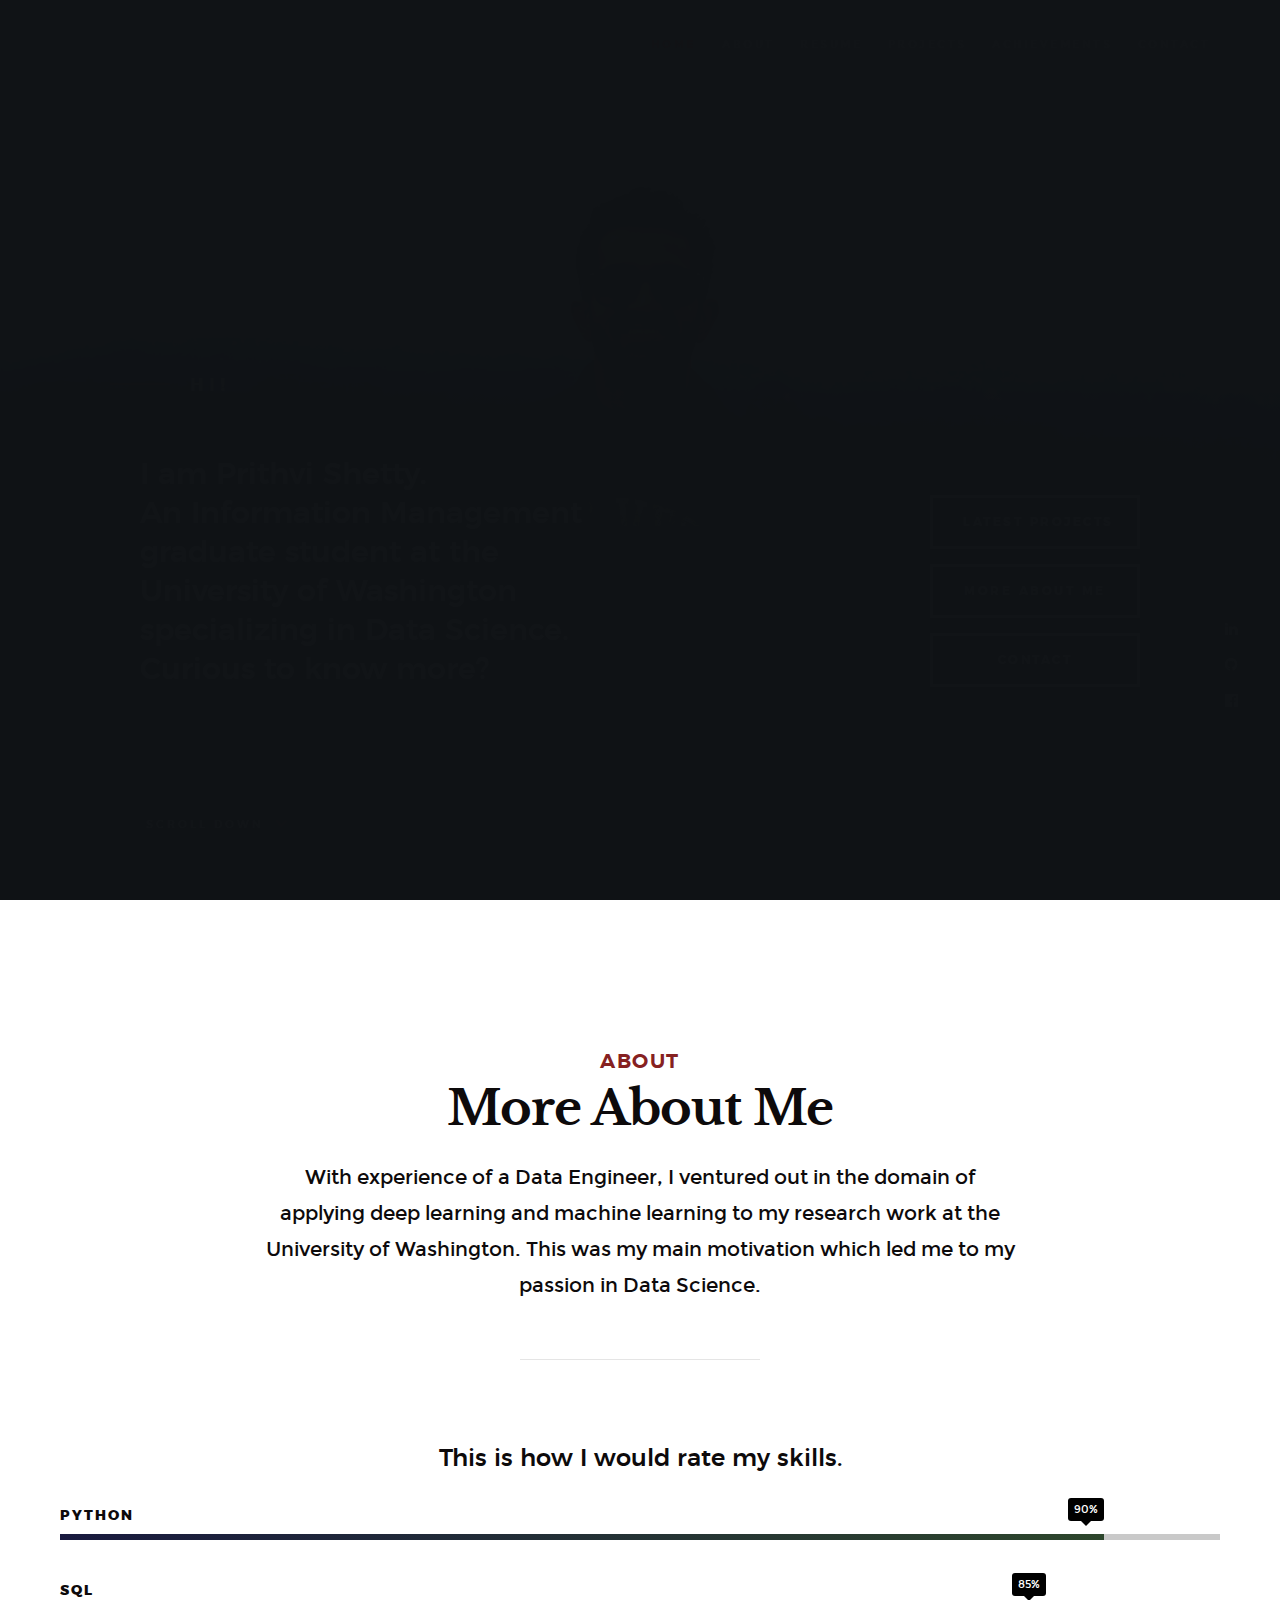
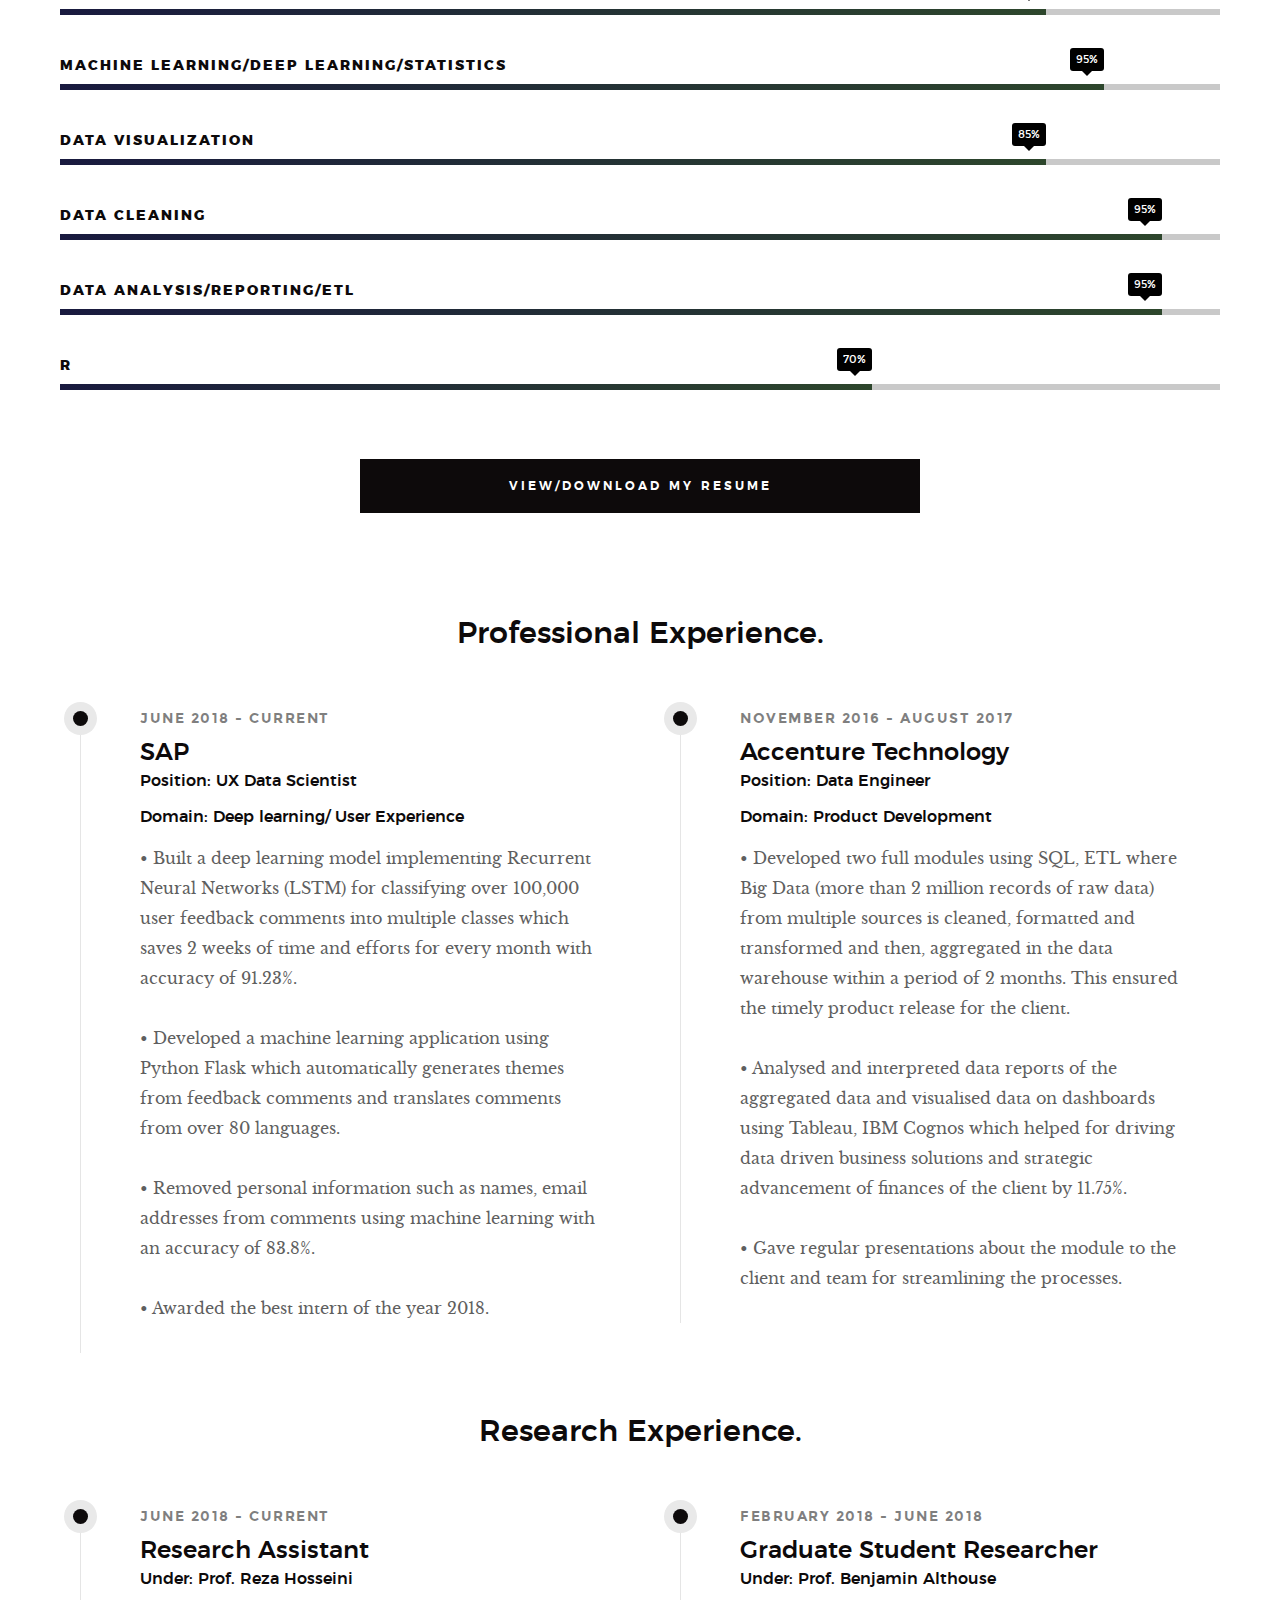
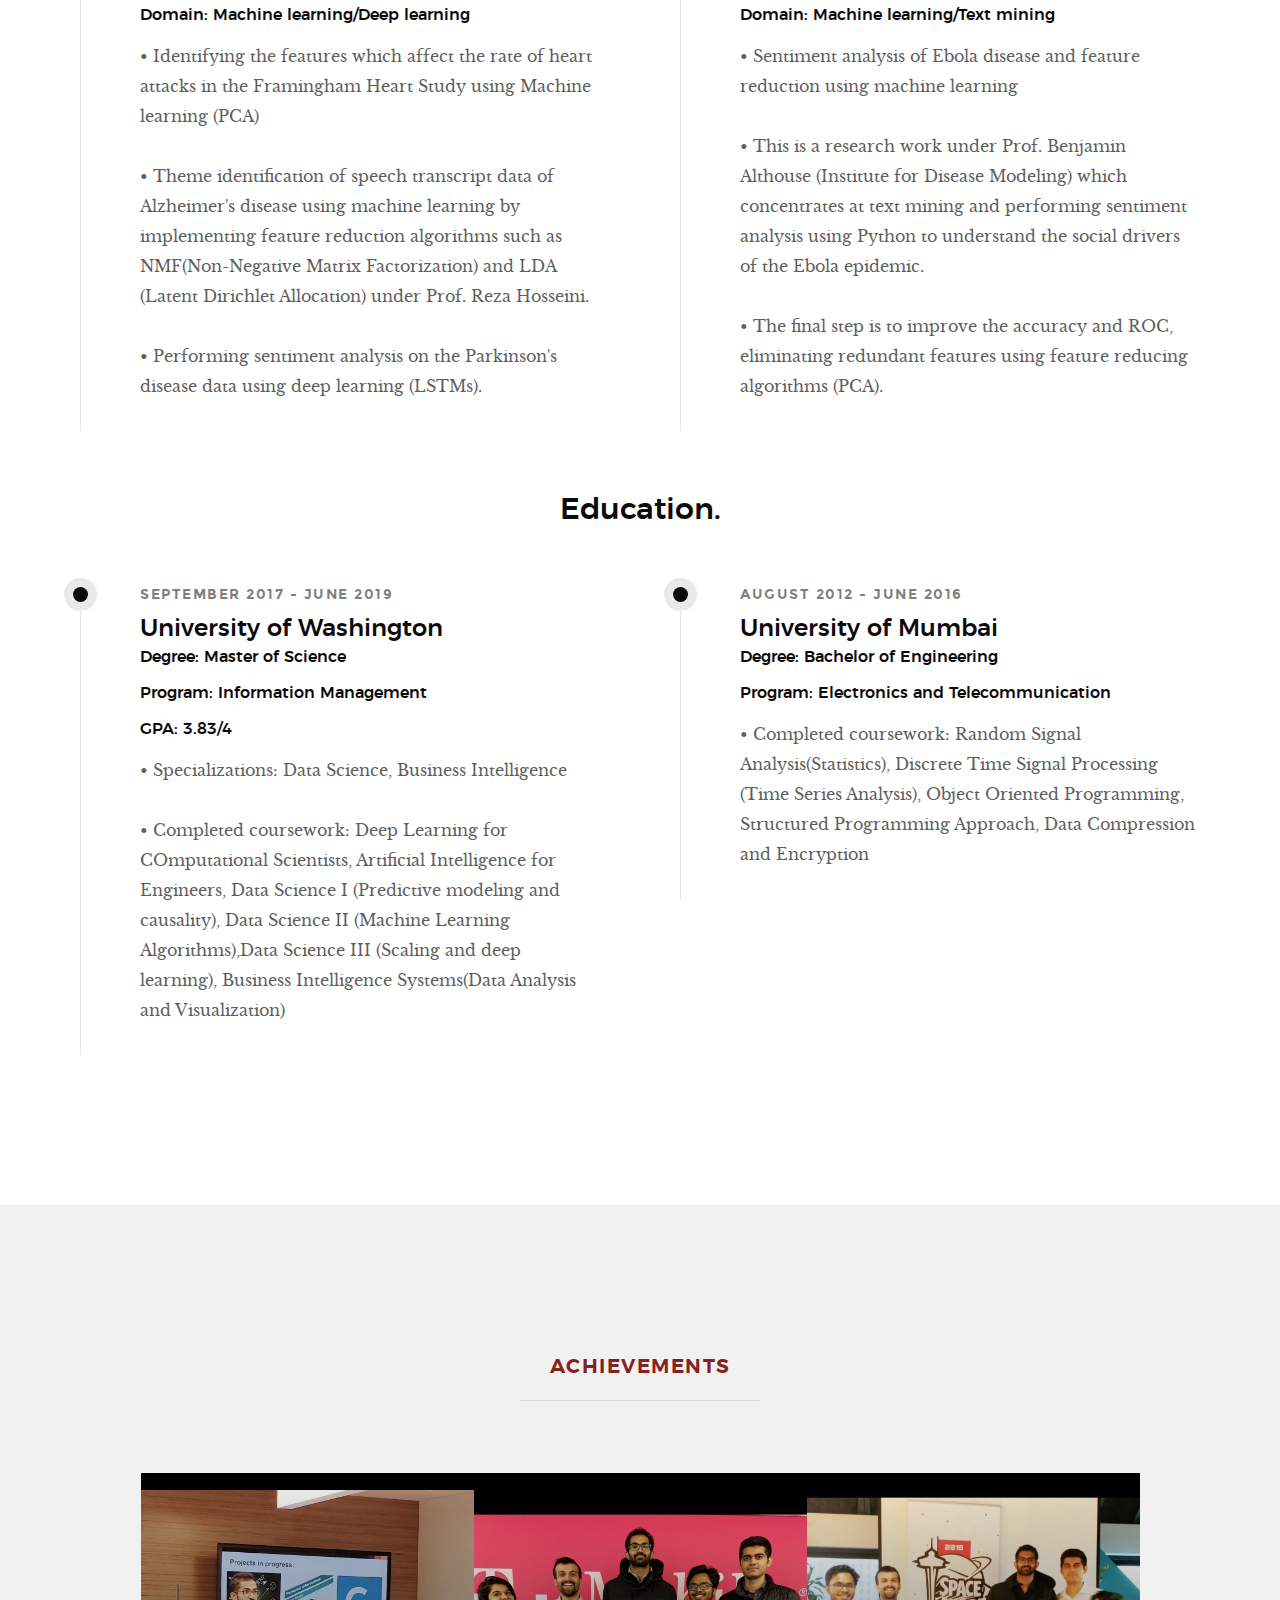
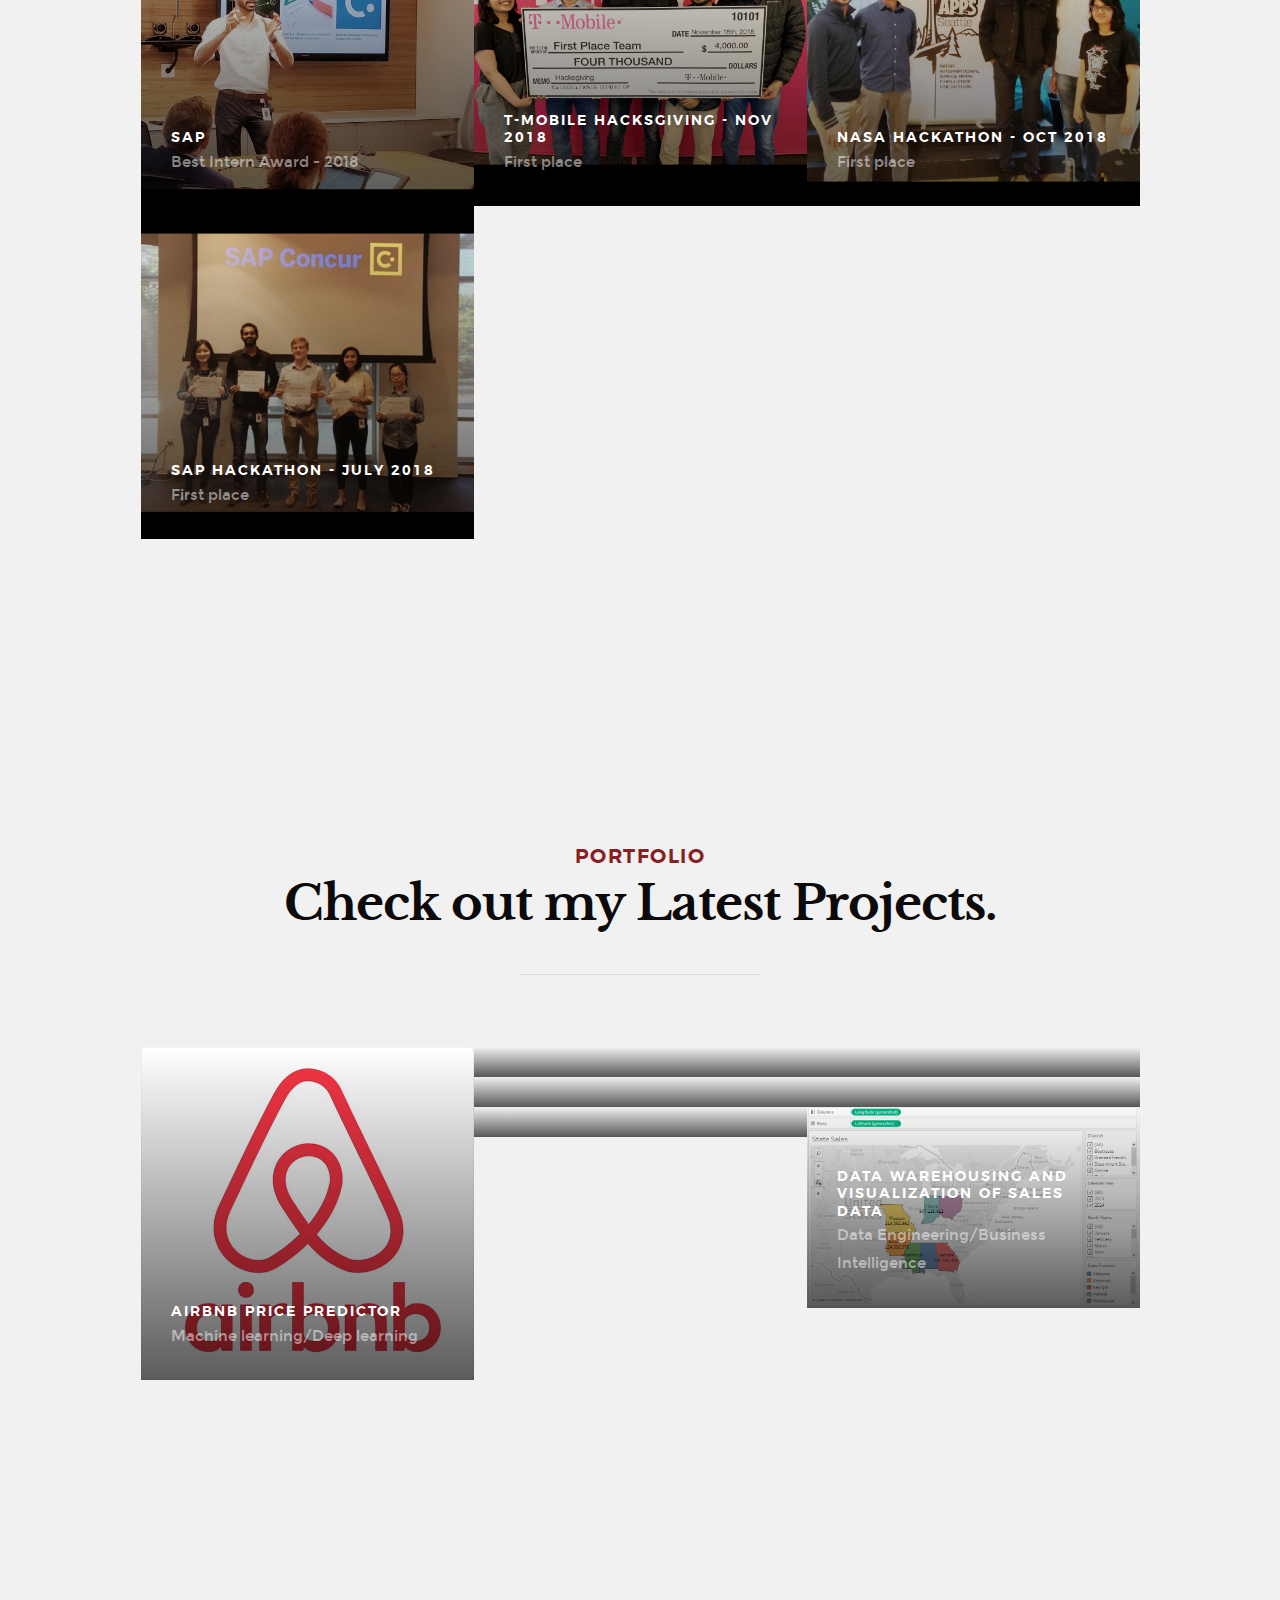
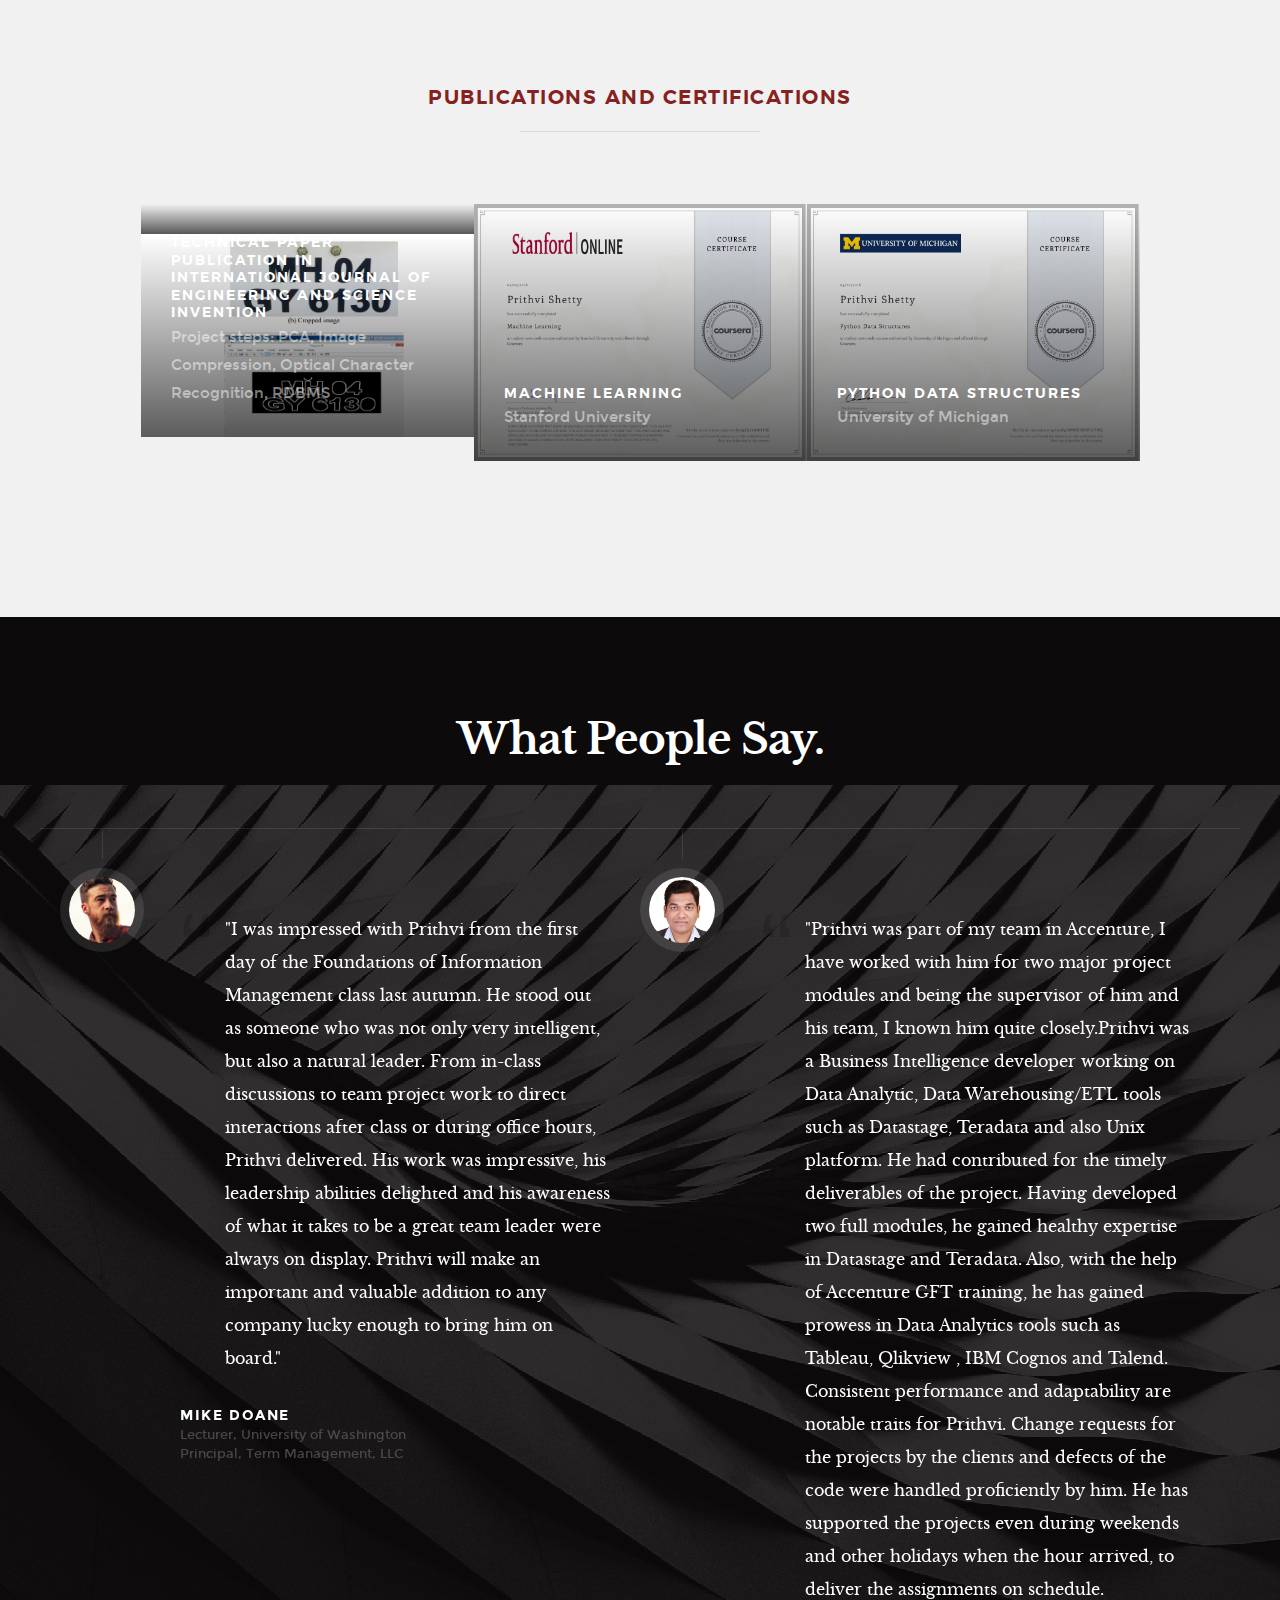
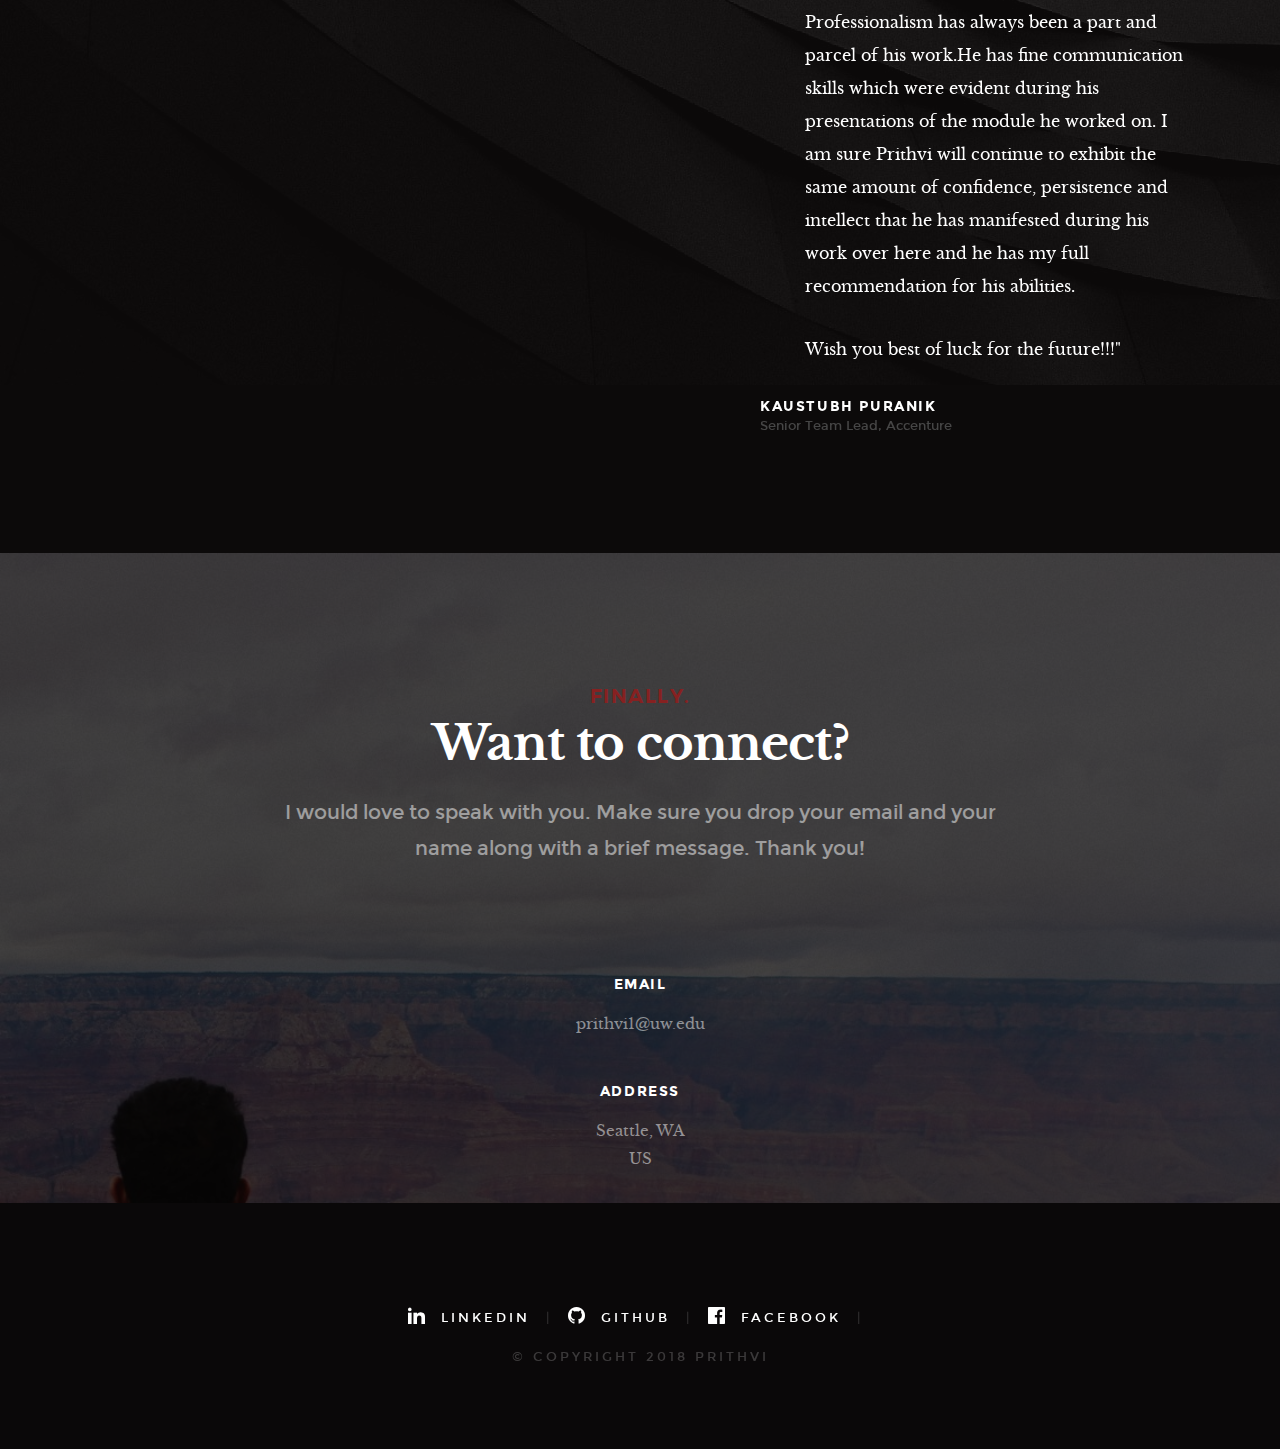
==== commit 2087dc39: "Google Analytics update 9/3" ====
--- a/index.html
+++ b/index.html
@@ -7,6 +7,19 @@
 
 
 <head>
+
+
+
+	<!-- Global site tag (gtag.js) - Google Analytics -->
+	<script async src="https://www.googletagmanager.com/gtag/js?id=UA-135921827-1"></script>
+	<script>
+	  window.dataLayer = window.dataLayer || [];
+	  function gtag(){dataLayer.push(arguments);}
+	  gtag('js', new Date());
+
+	  gtag('config', 'UA-135921827-1');
+	</script>
+
 	
     <!--- basic page needs
     ================================================== -->
@@ -150,7 +163,7 @@
                     <strong>SQL</strong>
                     </li>
                     <li>
-                    <div class="progress percent90"><span>90%</span></div>
+                    <div class="progress percent90"><span>95%</span></div>
                     <strong>Machine learning/Deep learning/Statistics</strong>
                     </li>
                     <li>
@@ -190,7 +203,7 @@
         <div class="row about-content about-content--buttons">
 
             <div class="col-six text-center btn-sec">
-                <a href="https://drive.google.com/file/d/1Q5IKYvx5AZDo6tB4oavXHQXk2bhdQhM4/view?usp=sharing"target="_blank" class="btn btn--primary full-width">View/Download My Resume</a>
+                <a href="https://drive.google.com/file/d/17cs51ad6AQfRLOlq0pGKGsDPA5hzsdwq/view?usp=sharing"target="_blank" class="btn btn--primary full-width">View/Download My Resume</a>
             </div>
 
         </div> <!-- end about-content buttons -->
@@ -323,7 +336,7 @@
                         </div>
                         <div class="timeline__desc">
                             <p>• Specializations: Data Science, Business Intelligence</p>
-			    <p>• Completed coursework: Artificial Intelligence for Engineers, Data Science I (Predictive modeling and causality), Data Science II (Machine Learning Algorithms),Data Science III (Scaling and deep learning), Business Intelligence Systems(Data Analysis and Visualization) </p>
+			    <p>• Completed coursework: Deep Learning for COmputational Scientists, Artificial Intelligence for Engineers, Data Science I (Predictive modeling and causality), Data Science II (Machine Learning Algorithms),Data Science III (Scaling and deep learning), Business Intelligence Systems(Data Analysis and Visualization) </p>
                         </div><!--End of timeline-->
                     </div> <!-- end timeline__block -->
 </div><!--End of col-six tab-full-->
@@ -545,7 +558,7 @@
                     <div class="item-folio">
 
                         <div class="item-folio__thumb">
-                            <a href="images/portfolio/gallery/g-scattertext2.PNG" class="thumb-link" title="Deep learning for text classification" data-size="1050x700">
+                            <a href="images/portfolio/gallery/g-scattertext2.PNG" class="thumb-link" title="Text classification and topic modeling using deep/machine learning" data-size="1050x700">
                                 <img src="images/portfolio/airbnb.png" 
                                      srcset="images/portfolio/airbnb.png 1x, images/portfolio/scattertext2@2x.PNG 2x" alt="">
                                 <span class="shadow-overlay"></span>
@@ -557,7 +570,7 @@
                                 Airbnb price predictor
                             </h3>
                             <p class="item-folio__cat">
-                                Deep learning
+                                Machine learning/Deep learning
                             </p>
                         </div>
 
@@ -577,19 +590,19 @@
                     <div class="item-folio">
 
                         <div class="item-folio__thumb">
-                            <a href="images/portfolio/gallery/g-cannibal.jpg" class="thumb-link" title="Missionary Cannibal problem using AI" data-size="1050x700">
+                            <a href="images/portfolio/gallery/g-cancer.PNG" class="thumb-link" title="Cancer detection using deep learning" data-size="1050x700">
                                 <img src="images/portfolio/cannibal.jpg" 
-                                     srcset="images/portfolio/cannibal.jpg 1x, images/portfolio/cannibal@2x.jpg 2x" alt="">
-                                <span class="shadow-overlay"></span>
-                            </a>
-                        </div>
-
-                        <div class="item-folio__text">
-                            <h3 class="item-folio__title">
-                                Missionary Cannibal problem
-                            </h3>
-                            <p class="item-folio__cat">
-                                Artificial Intelligence 
+                                     srcset="images/portfolio/liver.jpg 1x, images/portfolio/liver@2x.jpg 2x" alt="">
+                                <span class="shadow-overlay"></span>
+                            </a>
+                        </div>
+
+                        <div class="item-folio__text">
+                            <h3 class="item-folio__title">
+                                Cancer detection using image classification
+                            </h3>
+                            <p class="item-folio__cat">
+                                Deep learning 
                             </p>
                         </div>
 
@@ -598,8 +611,8 @@
                         </a>
 
                         <div class="item-folio__caption">
-                            <p>The solution of the following problem is solved using Depth First Search algorithm. For further details, please visit the Github link.</p>
-                            <p>Github link :<a href="https://github.com/shettyprithvi/Artifical_intelligence_cannibal_missionaries_game"target="_blank"> https://github.com/shettyprithvi/Artifical_intelligence_cannibal_missionaries_game</a></p>
+                            <p>Implementing Convolutional Neural Networks to identify metastatic cancer in small image patches taken from larger digital pathology scans. </p>
+                            <p>Github link :<a href="https://github.com/shettyprithvi/Cancer-detection-image-classification-Convnet"target="_blank"> https://github.com/shettyprithvi/Cancer-detection-image-classification-Convnet</a></p>
                         </div>
 
                     </div> <!-- end item-folio -->
@@ -610,9 +623,9 @@
                     <div class="item-folio">
 
                         <div class="item-folio__thumb">
-                            <a href="images/portfolio/gallery/g-car.jpg" class="thumb-link" title="Airbnb" data-size="1050x700">
-                               <img src="images/portfolio/car2.jpg" 
-                                     srcset="images/portfolio/car2.jpg 1x, images/portfolio/car.jpg 2x" alt="">
+                            <a href="images/portfolio/gallery/g-car.jpg" class="thumb-link" title="Car and object detection" data-size="1050x700">
+                               <img src="images/portfolio/car.jpg" 
+                                     srcset="images/portfolio/car.jpg 1x, images/portfolio/car.jpg 2x" alt="">
                                 <span class="shadow-overlay"></span>
                             </a>
                         </div>
@@ -642,7 +655,7 @@
                     <div class="item-folio">
 
                         <div class="item-folio__thumb">
-                            <a href="images/portfolio/gallery/g-ai.png" class="thumb-link" title="Missionary Cannibal problem using AI" data-size="1050x700">
+                            <a href="images/portfolio/gallery/g-ai.png" class="thumb-link" title="AI path finding robot using A* algorithm" data-size="1050x700">
                                 <img src="images/portfolio/ai.png" 
                                      srcset="images/portfolio/ai.png 1x, images/portfolio/ai@2x.png 2x" alt="">
                                 <span class="shadow-overlay"></span>
@@ -704,6 +717,38 @@
                     </div> <!-- end item-folio -->
                 </div>
 
+<div class="masonry__brick">
+                    <div class="item-folio">
+
+                        <div class="item-folio__thumb">
+                            <a href="images/portfolio/gallery/g-disfa.png" class="thumb-link" title="Facial expression recognition using deep learning" data-size="1050x700">
+                                <img src="images/portfolio/facial.jpg" 
+                                     srcset="images/portfolio/facial.jpg 1x, images/portfolio/facial@2x.jpg 2x" alt="">
+                                <span class="shadow-overlay"></span>
+                            </a>
+                        </div>
+
+                        <div class="item-folio__text">
+                            <h3 class="item-folio__title">
+                                Facial expression recognition
+                            </h3>
+                            <p class="item-folio__cat">
+                                Deep learning 
+                            </p>
+                        </div>
+
+                        <a href="https://www.behance.net/" class="item-folio__project-link" title="Project link">
+                            <i class="im im-link"></i>
+                        </a>
+
+                        <div class="item-folio__caption">
+                            <p>This is an ongoing research study under Prof. Linda Shapiro and Deepali Aneja which involves classification and recognition of facial expressions based on Action Units and their intensities</p>
+                        </div>
+
+                    </div> <!-- end item-folio -->
+                </div> <!-- end masonry__brick --><!-- masonry__brick -->
+
+
 
                                 <div class="masonry__brick">
                     <div class="item-folio">
@@ -732,41 +777,6 @@
                         <span class="item-folio__caption">
                             <p>This project involved end-to-end designing and building a data warehouse from raw data using SSIS, SQL Server. The final step was to visualize data on dashboards of Tableau and provide recommendations based on the visualizations. For the tableau visualization, please visit the Github link.</p>
                             <p>Github link :<a href="https://github.com/shettyprithvi/Data-visualization-of-sales-data"target="_blank"> https://github.com/shettyprithvi/Data-visualization-of-sales-data</a></p>
-                        </span>
-
-                    </div> <!-- end item-folio -->
-                </div> <!-- end masonry__brick -->
-
-                                <div class="masonry__brick">
-                    <div class="item-folio">
-
-                        <div class="item-folio__thumb">
-                            <a href="images/portfolio/gallery/g-ocr.png" class="thumb-link" data-size="1050x700">
-                                <img src="images/portfolio/ocr.png"
-                                     srcset="images/portfolio/ocr.png 1x, images/portfolio/ocr@2x.png 2x" alt="">
-                                <span class="shadow-overlay"></span>
-                            </a>
-                        </div>
-
-                        <div class="item-folio__text">
-                            <h3 class="item-folio__title">
-                                Mobile app to scan vehicle number plates and retrieve owner details. 
-                            </h3>
-                            <p class="item-folio__cat">
-                                PCA for implementing Image compression 
-                                
-                                Optical Character recognition (OCR)
-                            </p>
-                        </div>
-
-                        <a href="https://www.behance.net/" class="item-folio__project-link" title="Project link">
-                            <i class="im im-link"></i>
-                        </a>
-
-                        <span class="item-folio__caption">
-                            <p>The project is a mobile application which implements image processing using PCA (Principal Component Analysis) and OCR (Optical Character Recognition). SQL is used for getting details of scanned number plates from the database. For further details, please visit the technical paper link.</p>
-                            <p>Published technical paper link:<a href="http://www.ijesi.org/papers/Vol(5)10/B05107011.pdf"target="_blank"> http://www.ijesi.org/papers/Vol(5)10/B05107011.pdf</p>
-                            <p> Github link :<a href="https://github.com/shettyprithvi/PCA-Image-Compression"target="_blank"> https://github.com/shettyprithvi/PCA-Image-Compression</a></p>
                         </span>
 
                     </div> <!-- end item-folio -->
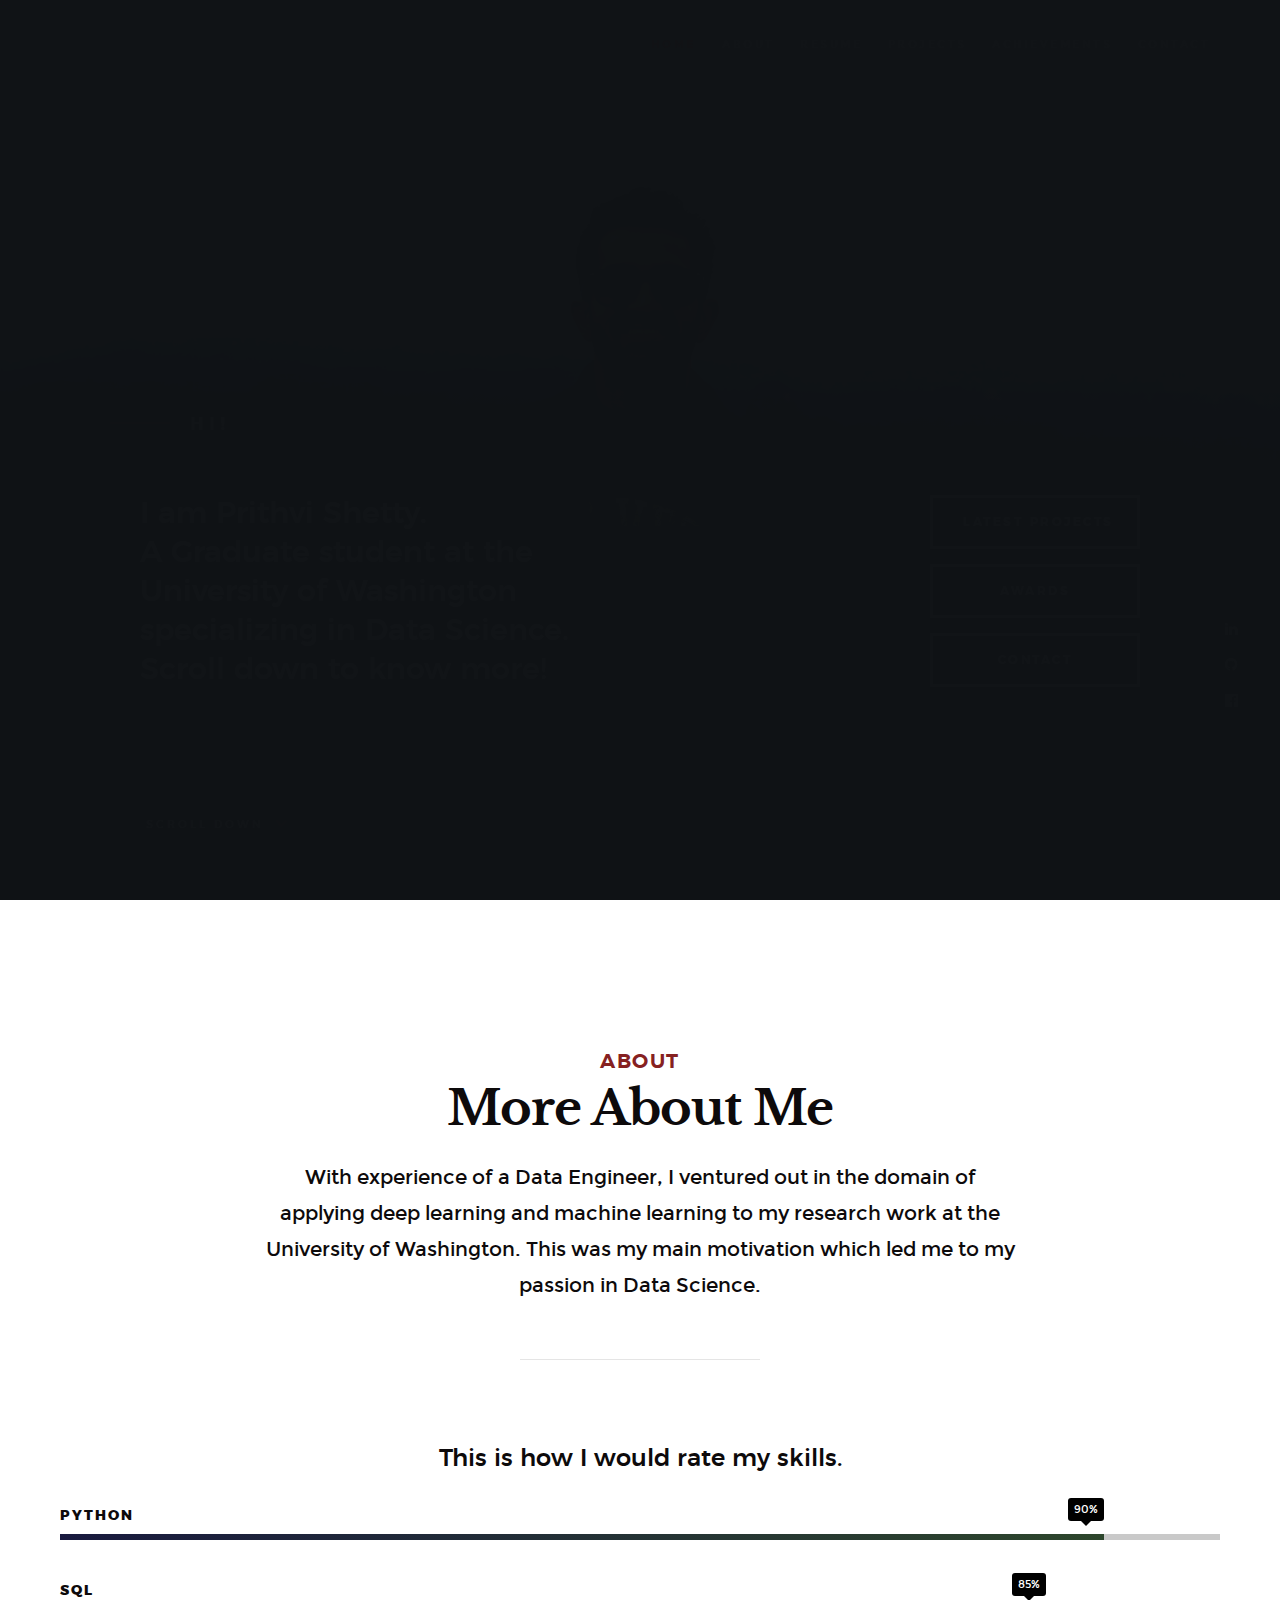
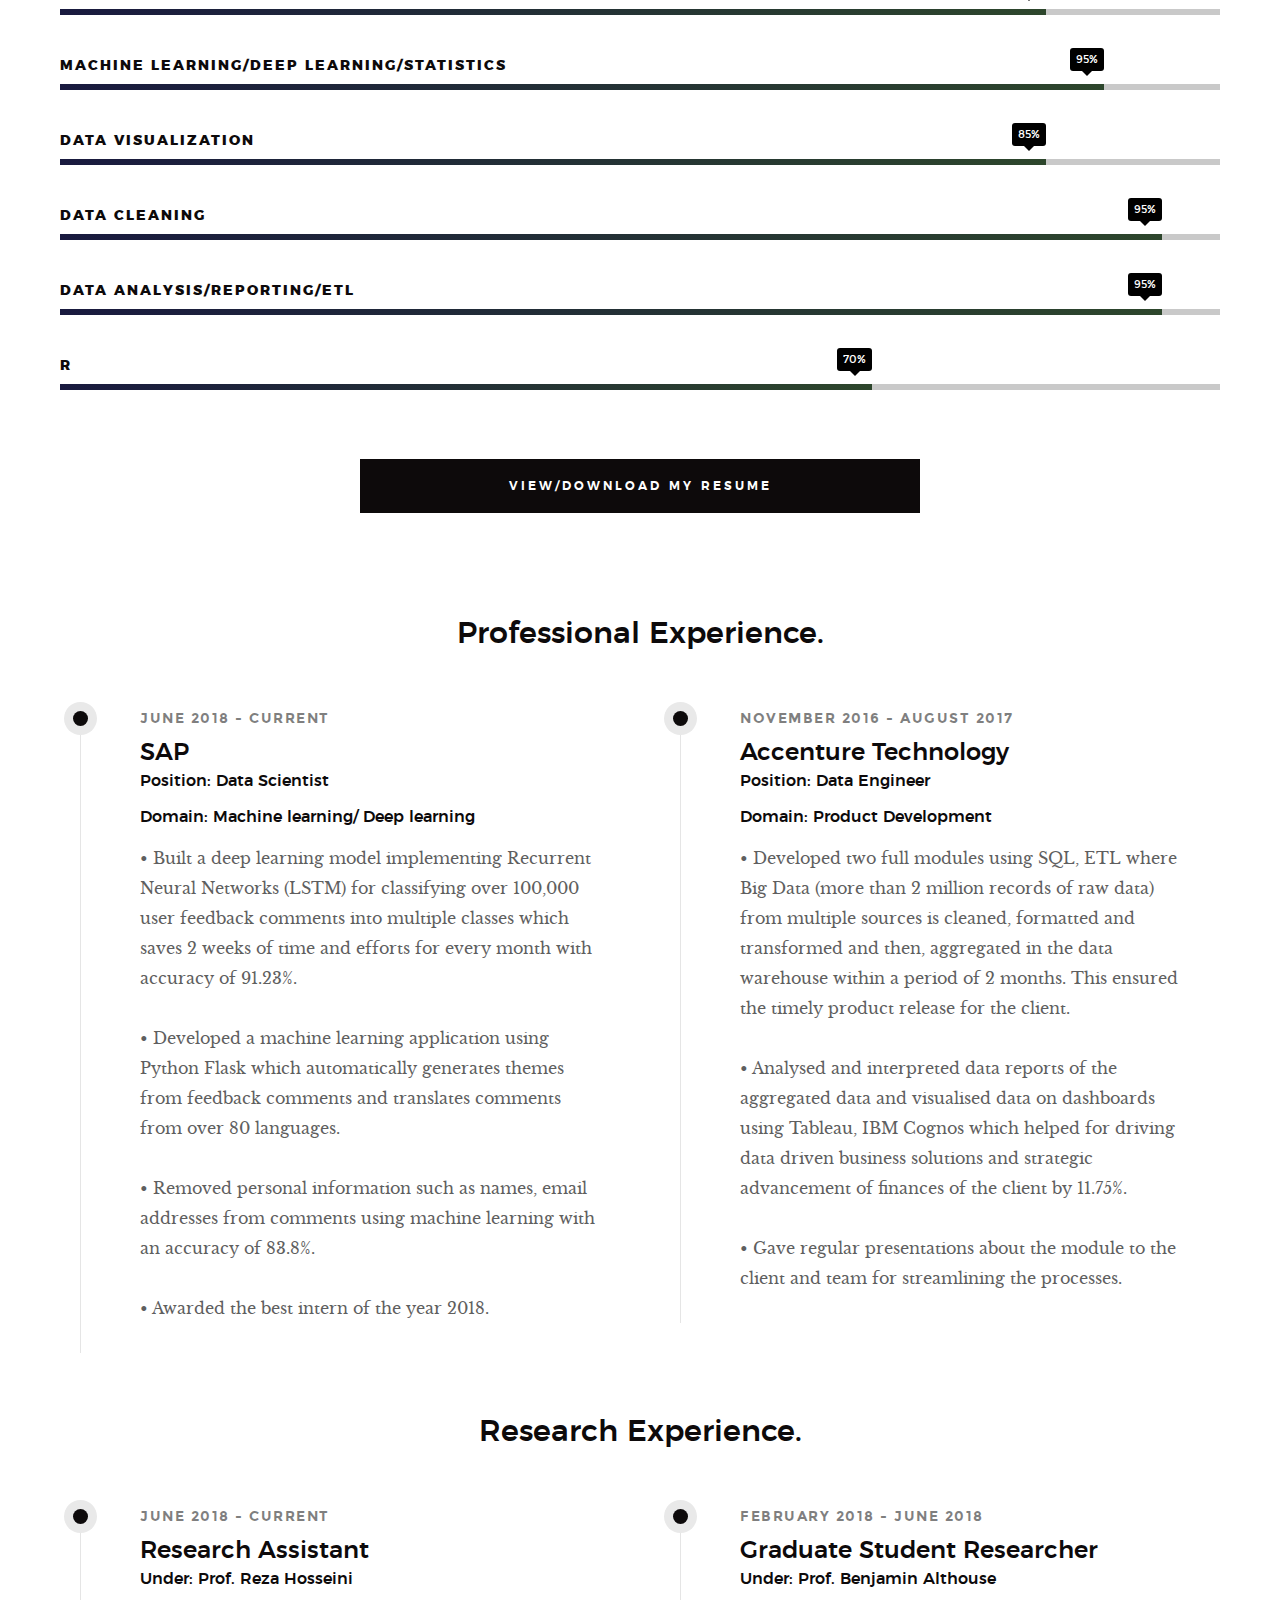
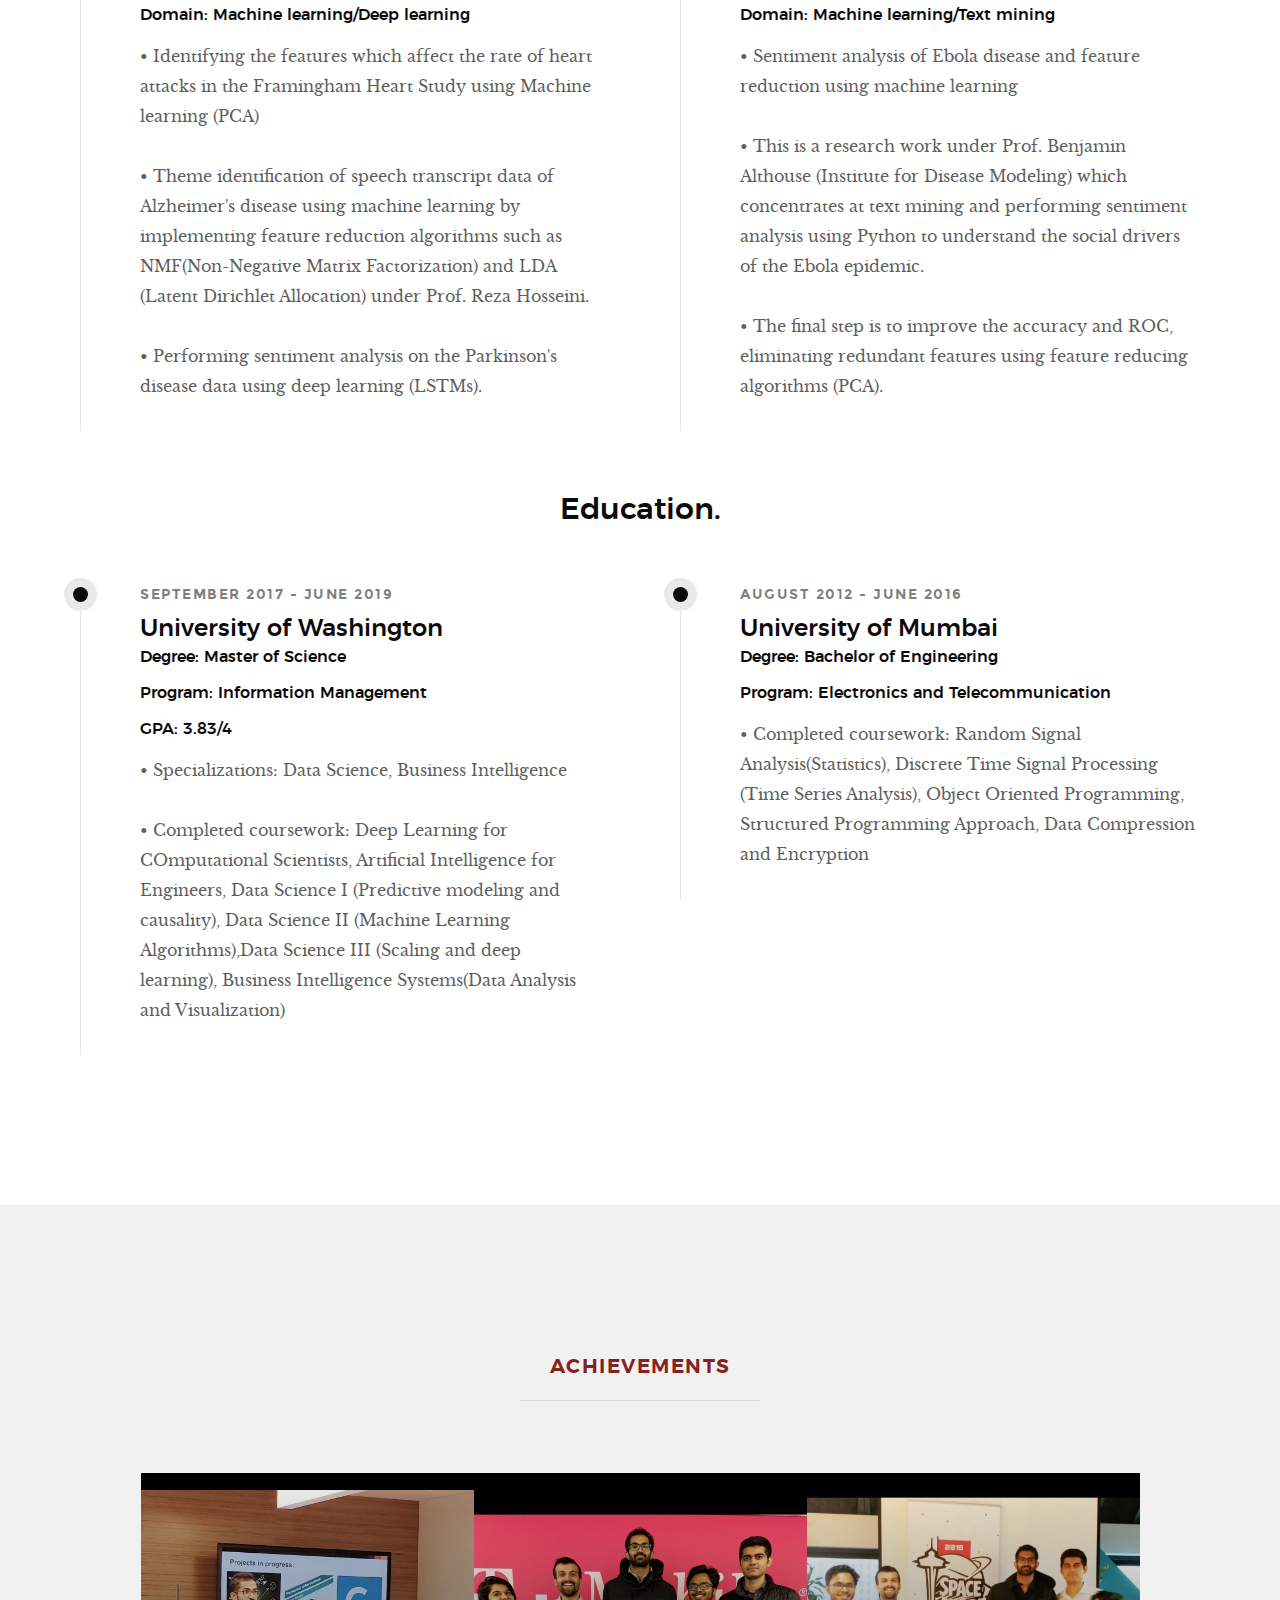
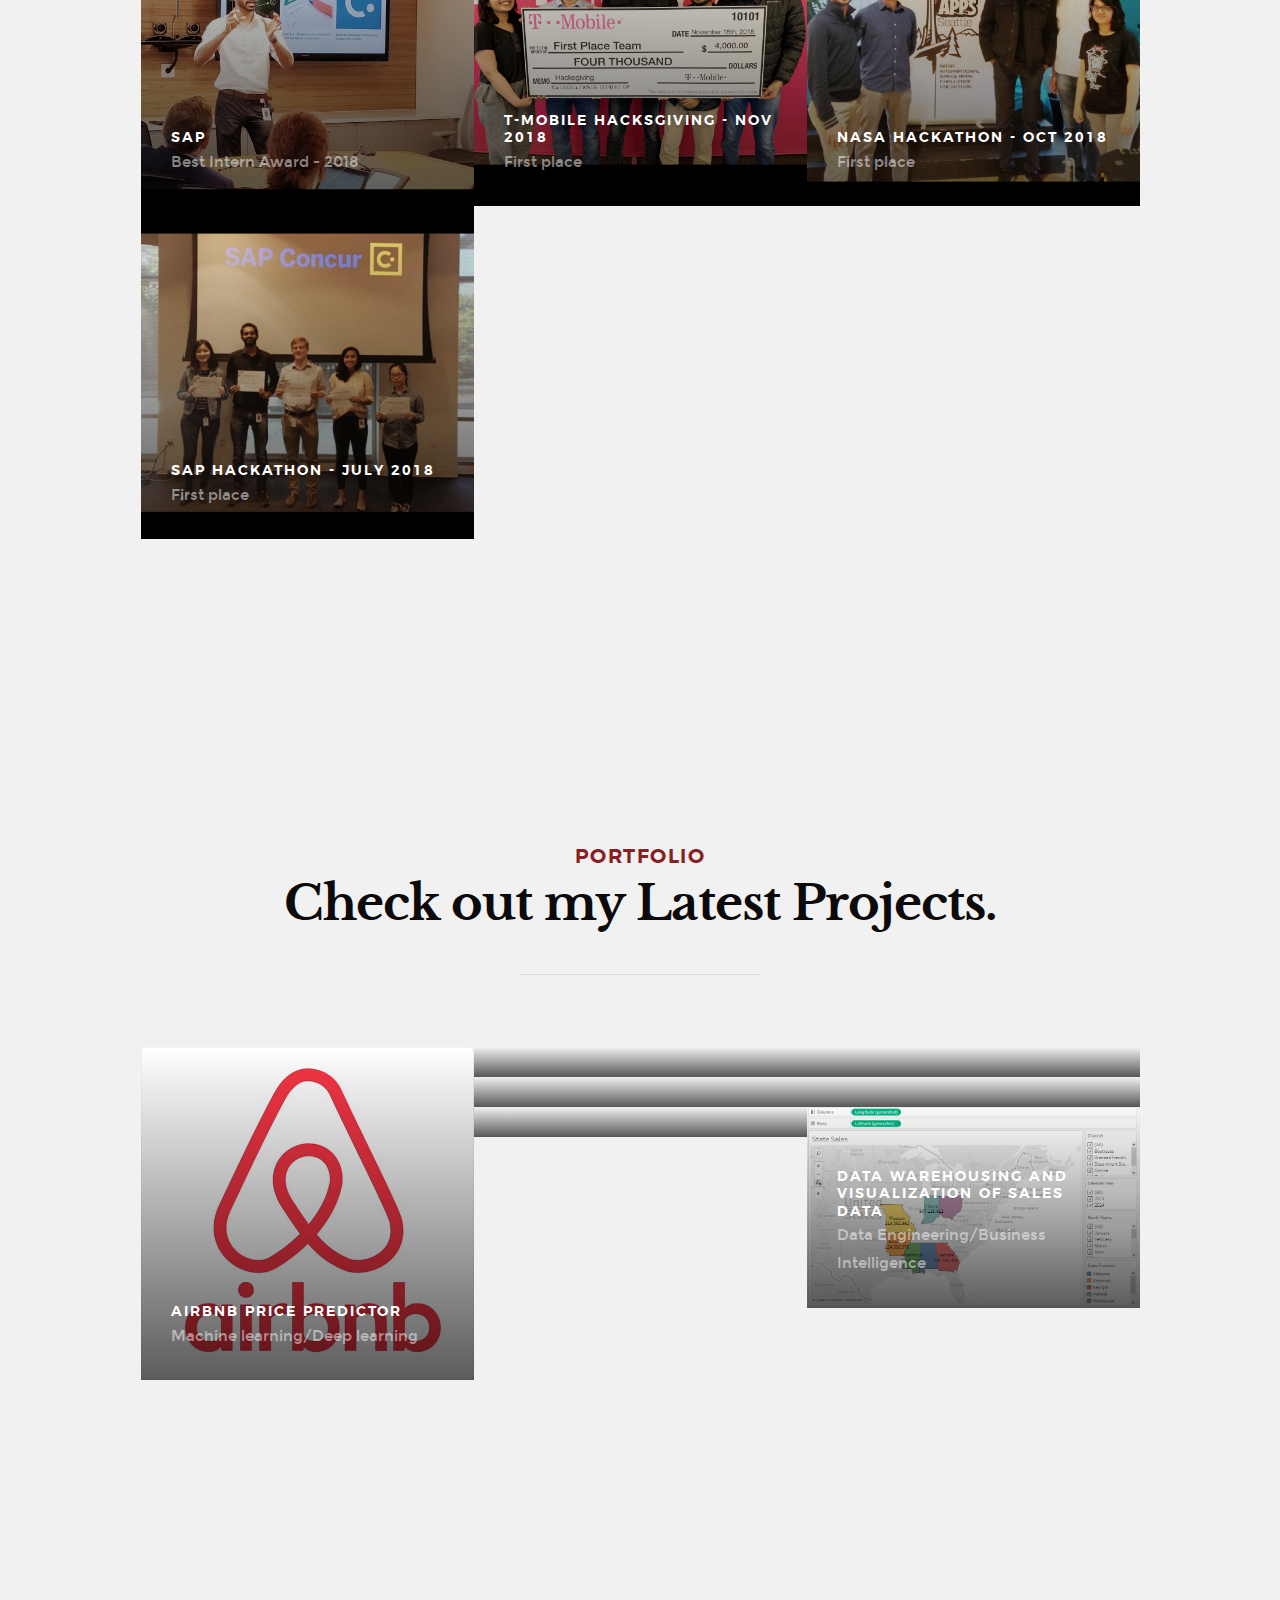
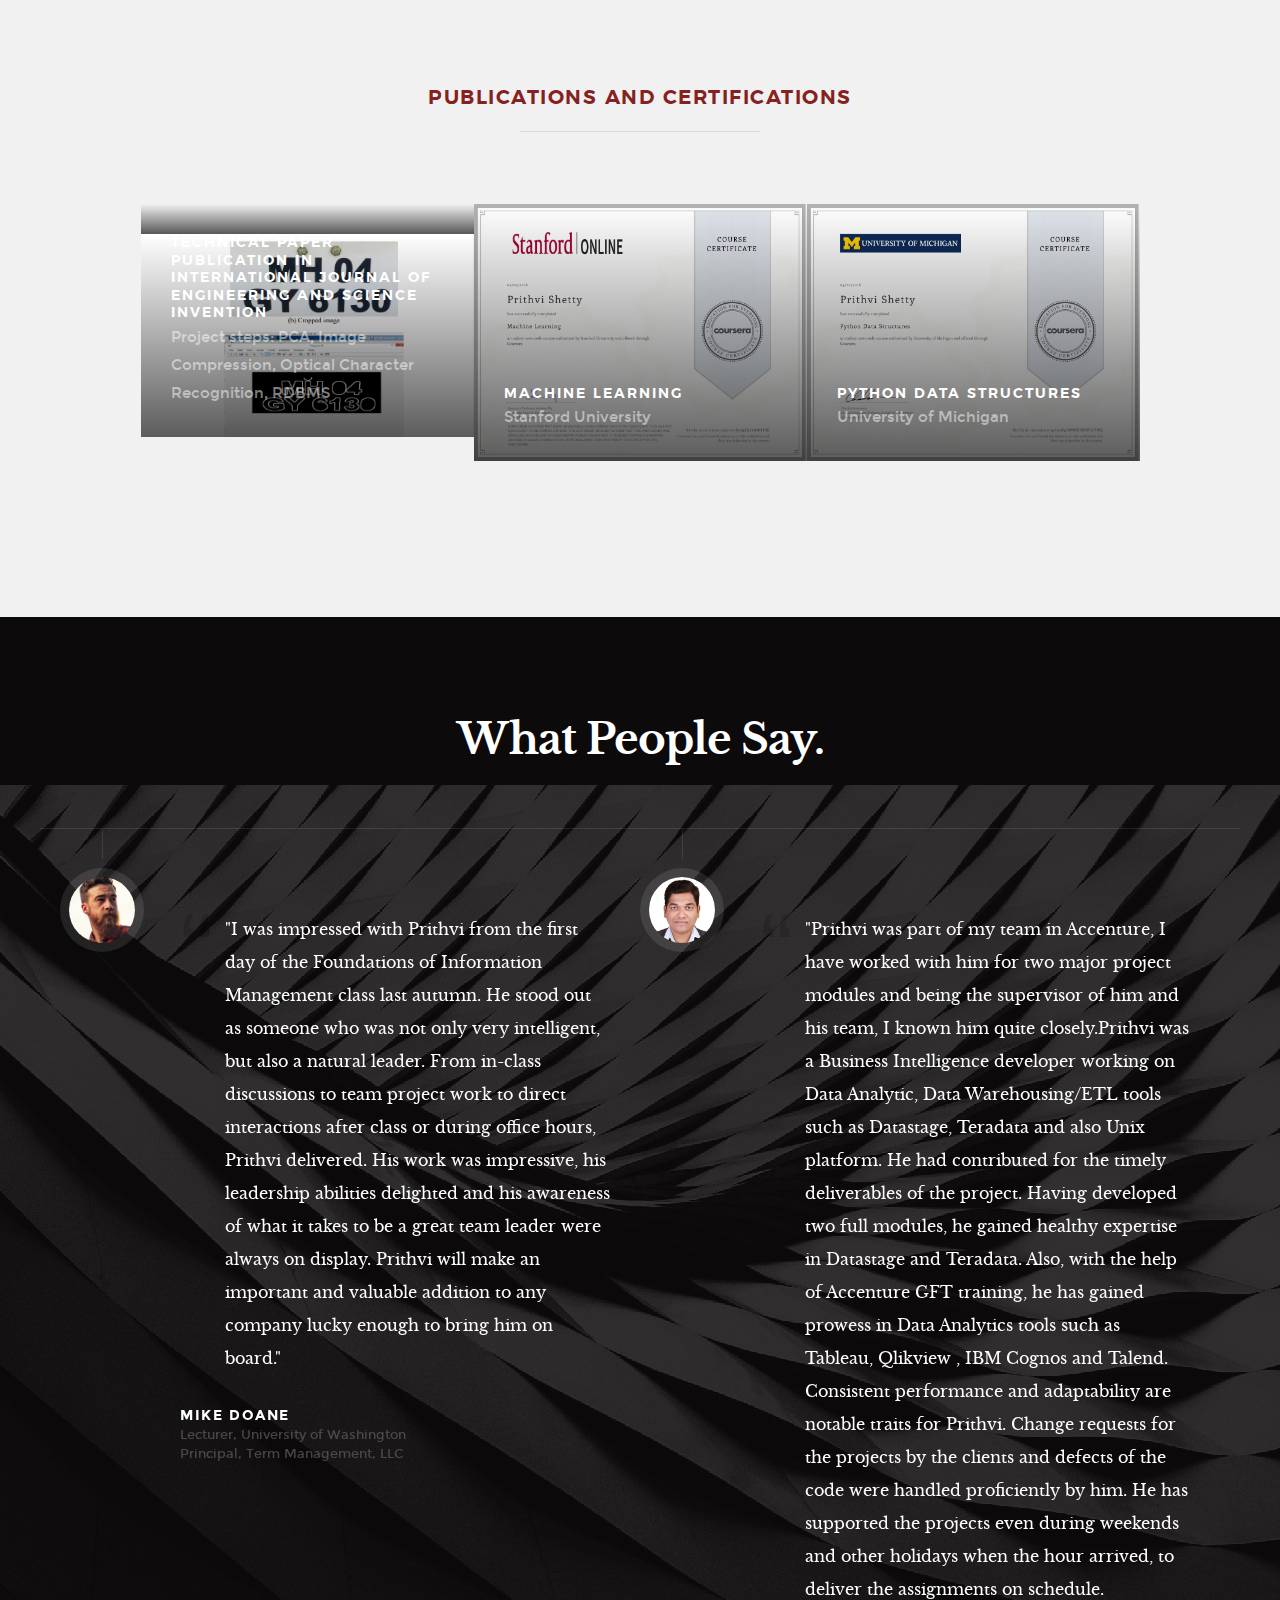
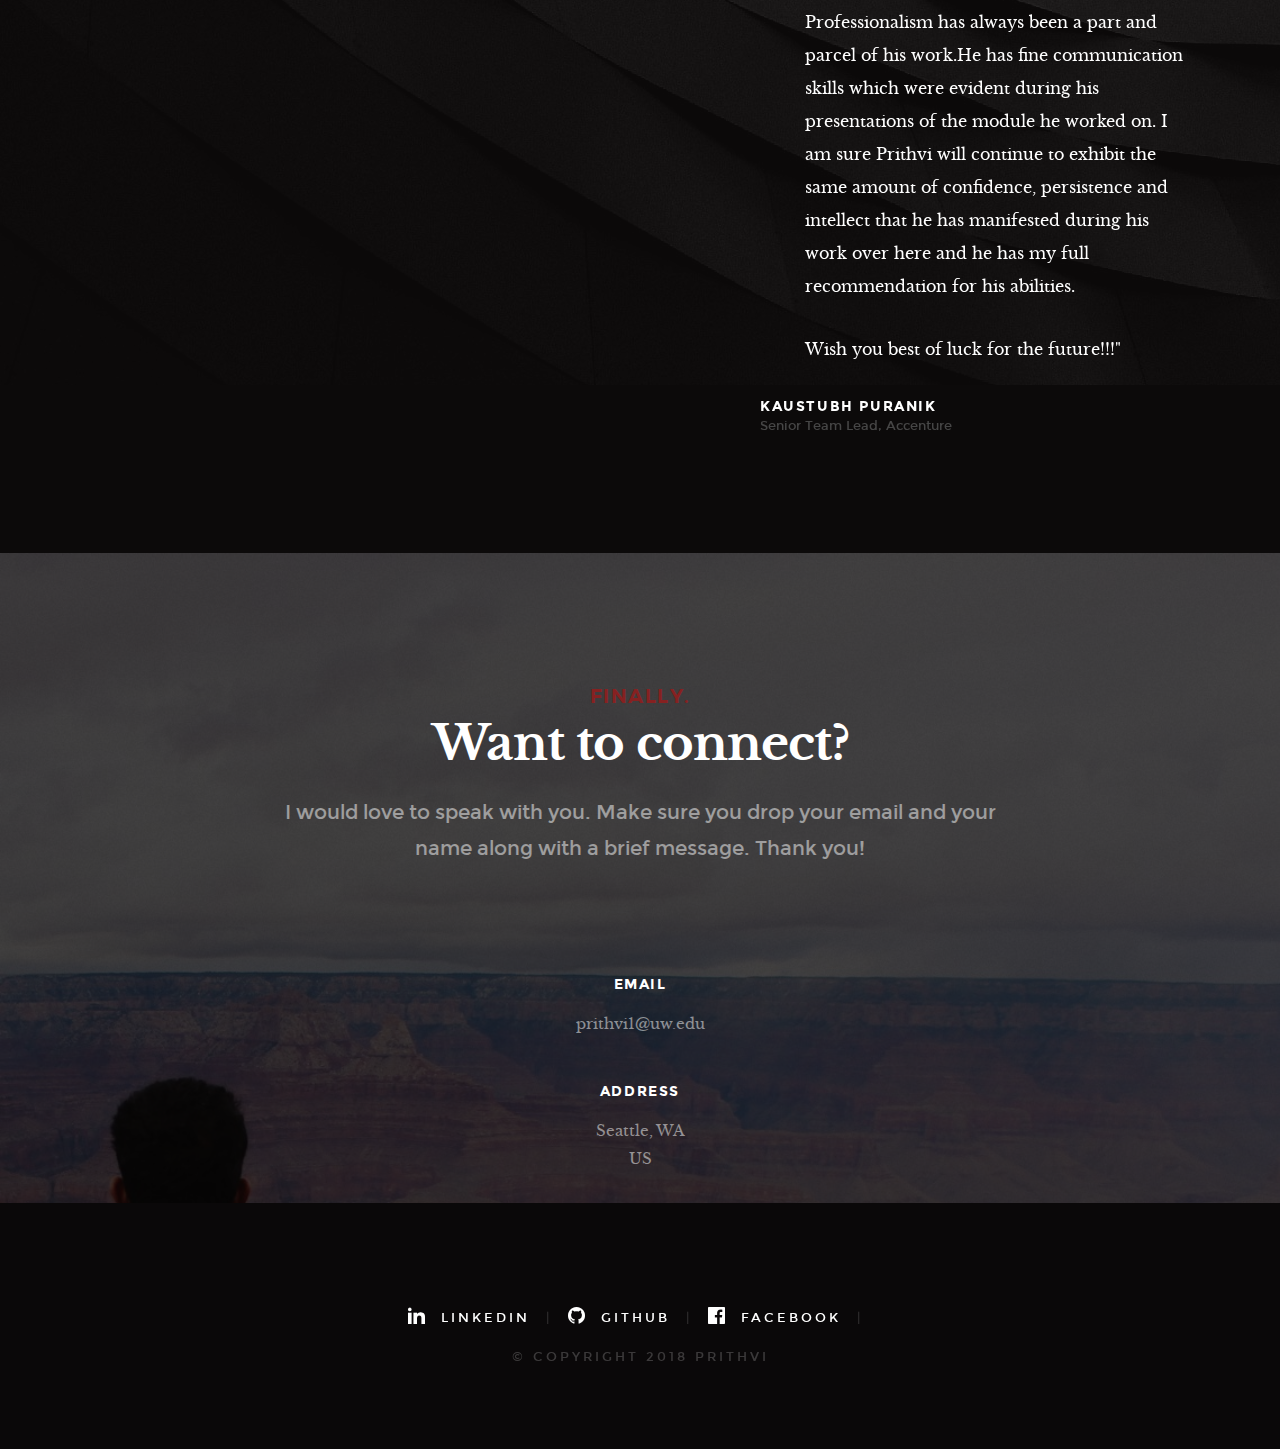
==== commit 5621bd34: "Changes to headline 3/13" ====
--- a/index.html
+++ b/index.html
@@ -88,19 +88,18 @@
 
                 <h2 style="color:white;">
                     I am Prithvi Shetty. <br>
-		    An Information Management<br> 
-		    graduate student at the <br>
+		    A Graduate student at the <br>
             University of Washington<br> 
             specializing in Data Science.<br>
-		    Curious to know more?<br> 
+		    Scroll down to know more!<br> 
                 </h4>
 
                 <div class="home-content__buttons">
                     <a href="#works" class="smoothscroll btn btn--stroke">
                         Latest Projects
                     </a>
-                    <a href="#about" class="smoothscroll btn btn--stroke">
-                        More About Me
+                    <a href="#certifications" class="smoothscroll btn btn--stroke">
+                        Awards
                     </a>
                     <a href="#contact" class="smoothscroll btn btn--stroke">
                         Contact
@@ -226,8 +225,8 @@
                         <div class="timeline__header">
                             <p class="timeline__timeframe">June 2018 - Current</p>
                             <h3>SAP</h3>
-                            <h5>Position: UX Data Scientist</h5>
-                            <h5>Domain: Deep learning/ User Experience</h5>
+                            <h5>Position: Data Scientist</h5>
+                            <h5>Domain: Machine learning/ Deep learning</h5>
                         </div>
                         <div class="timeline__desc">
 
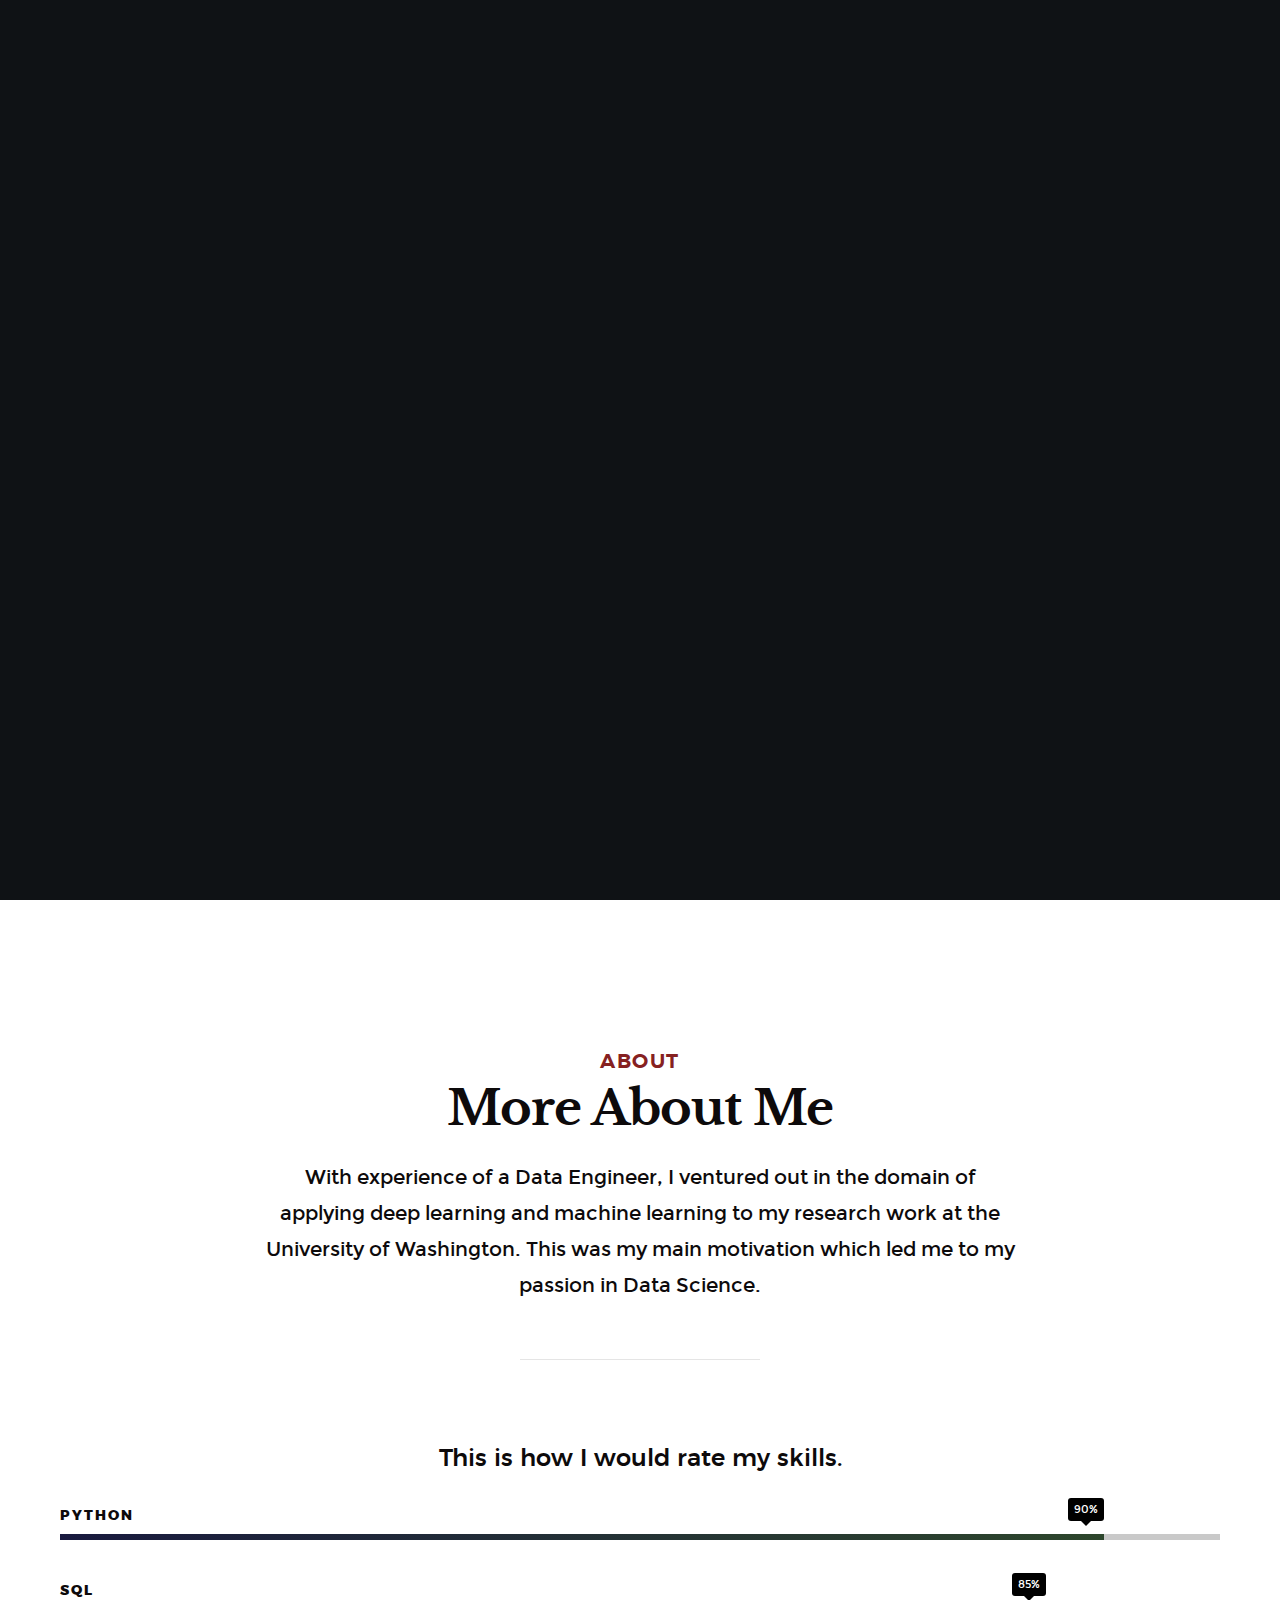
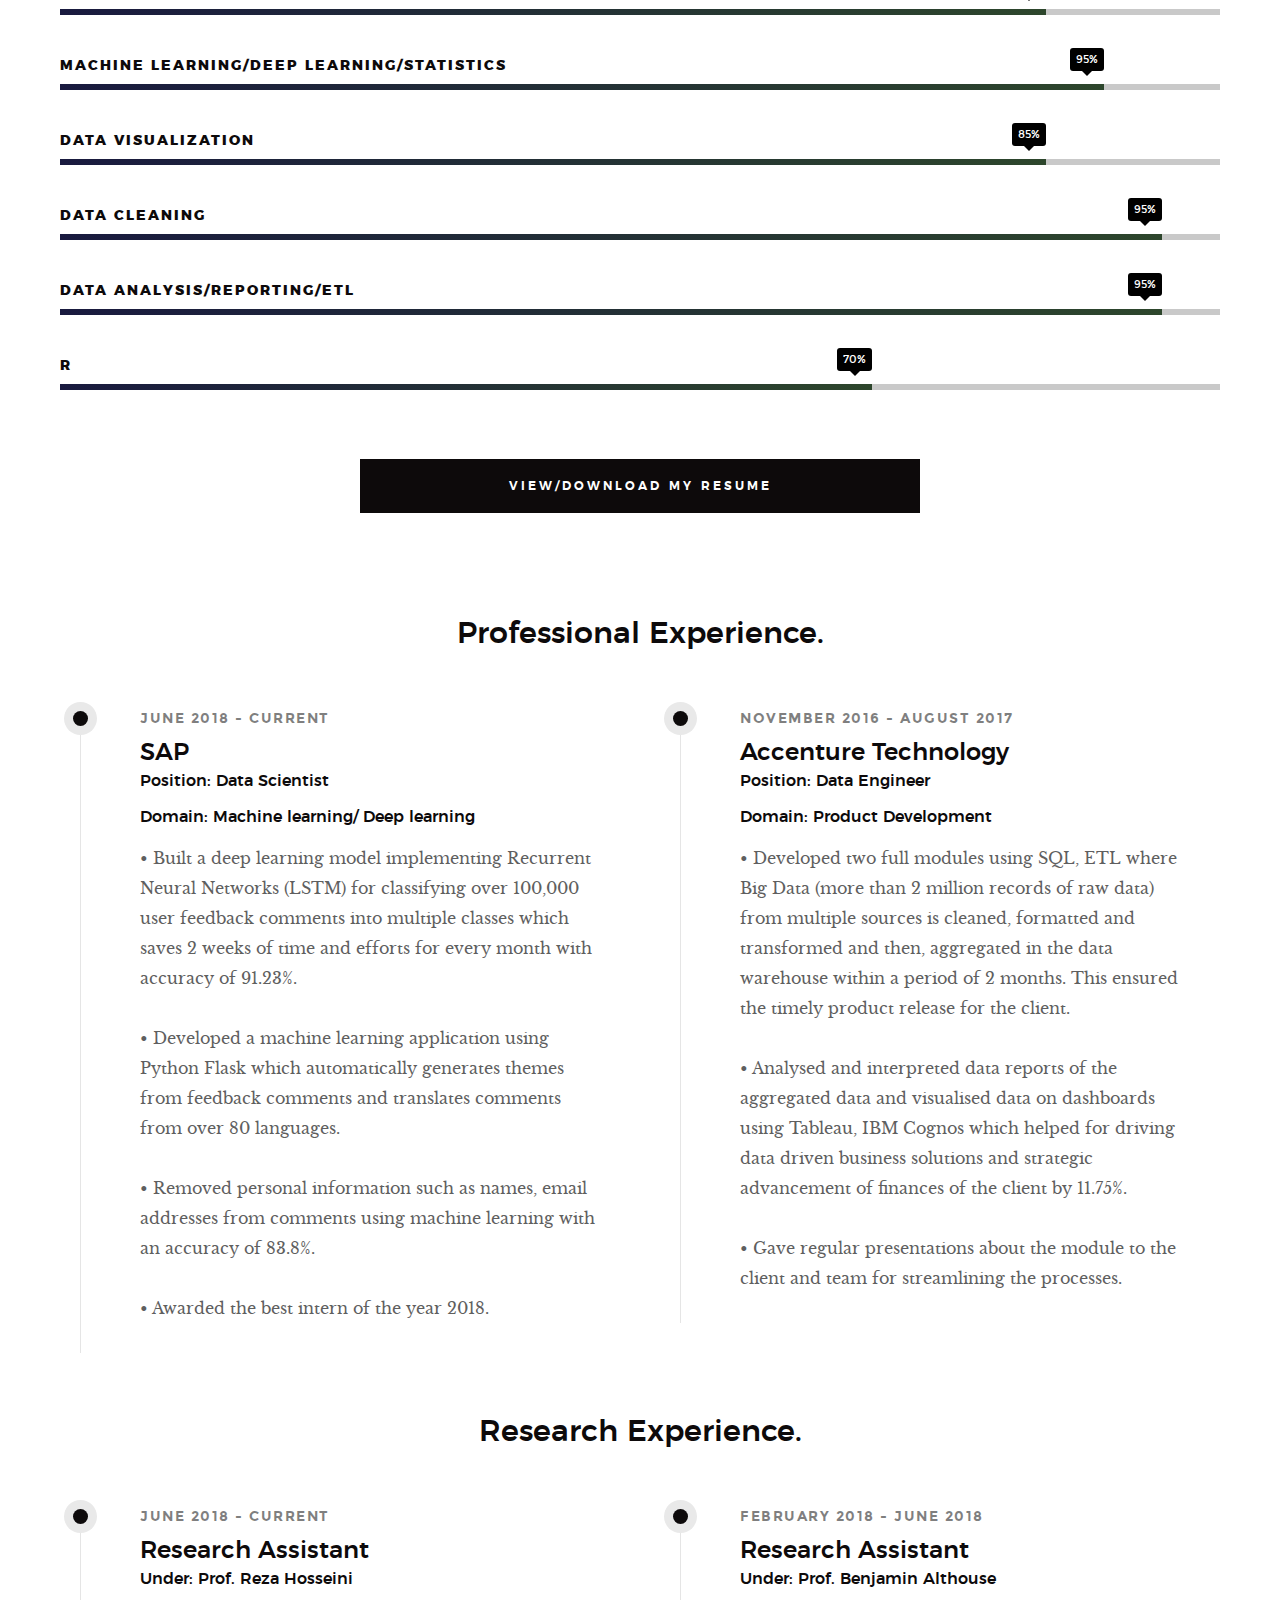
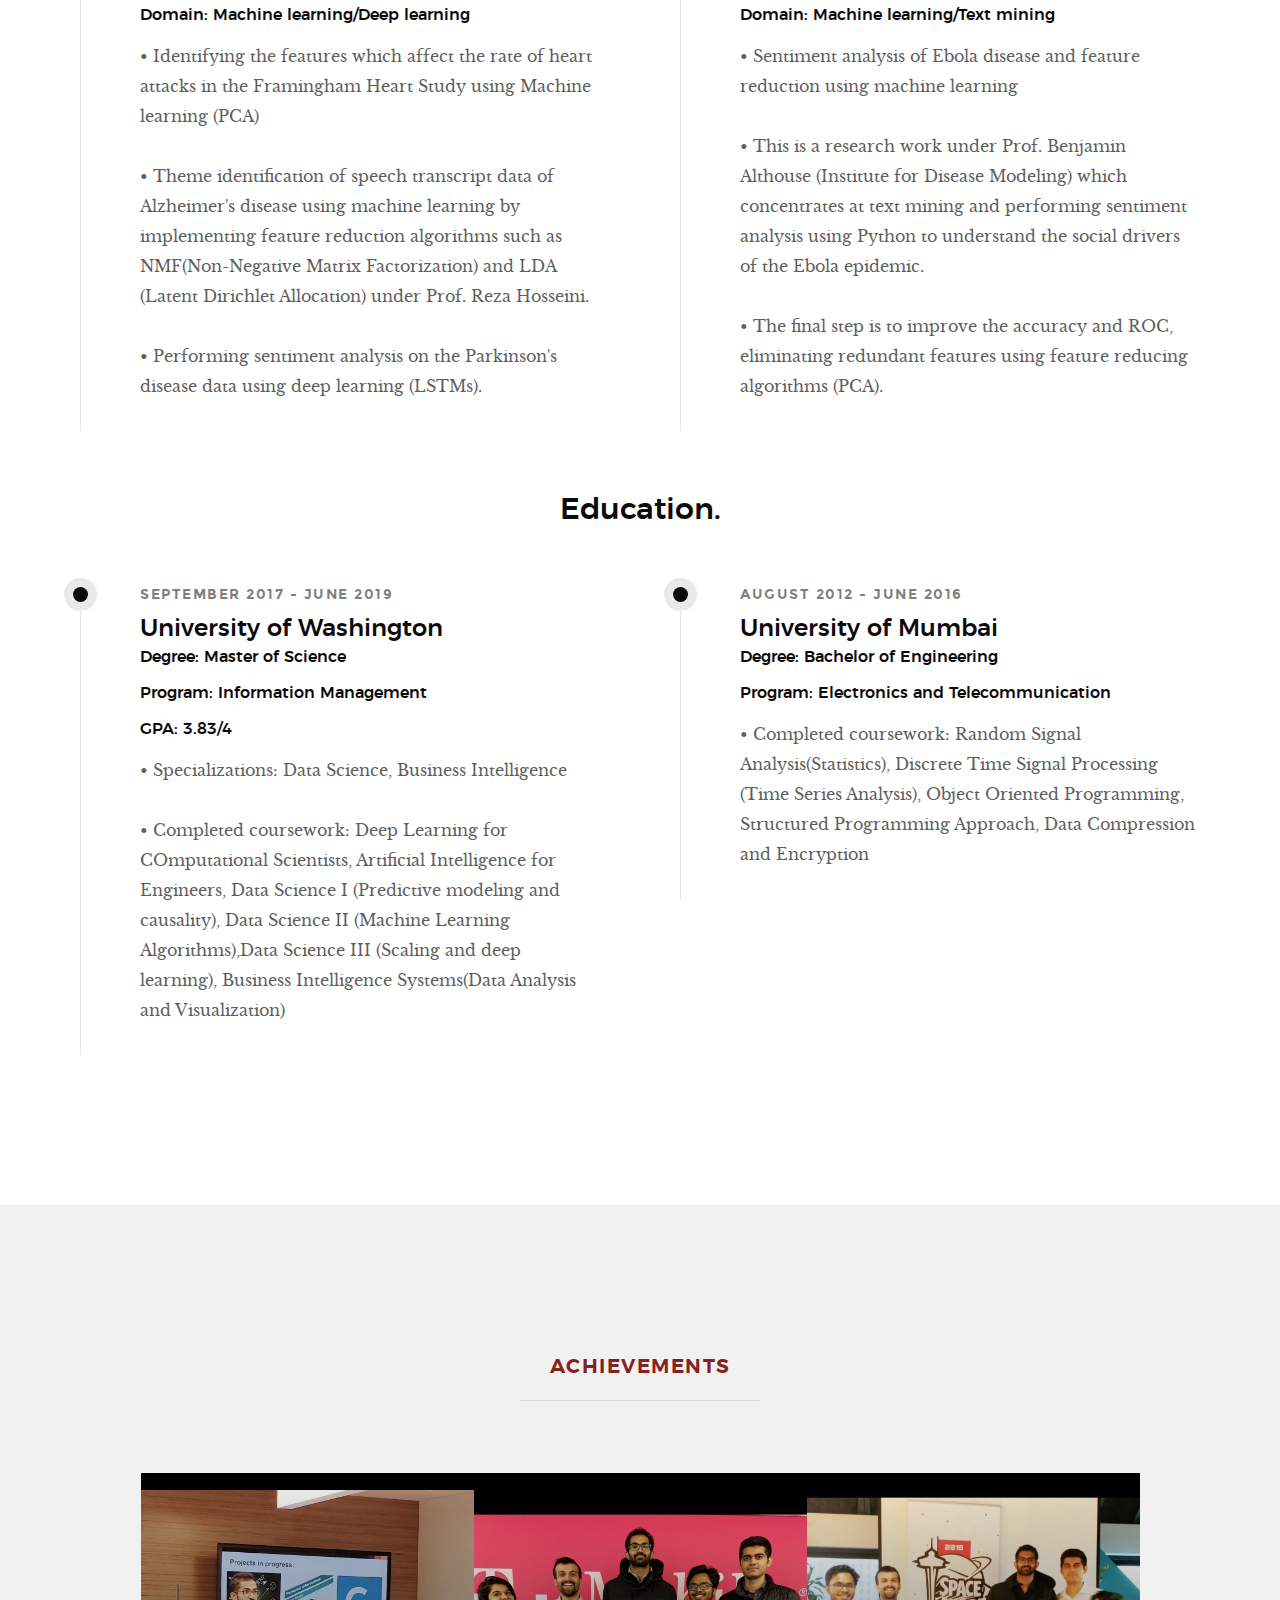
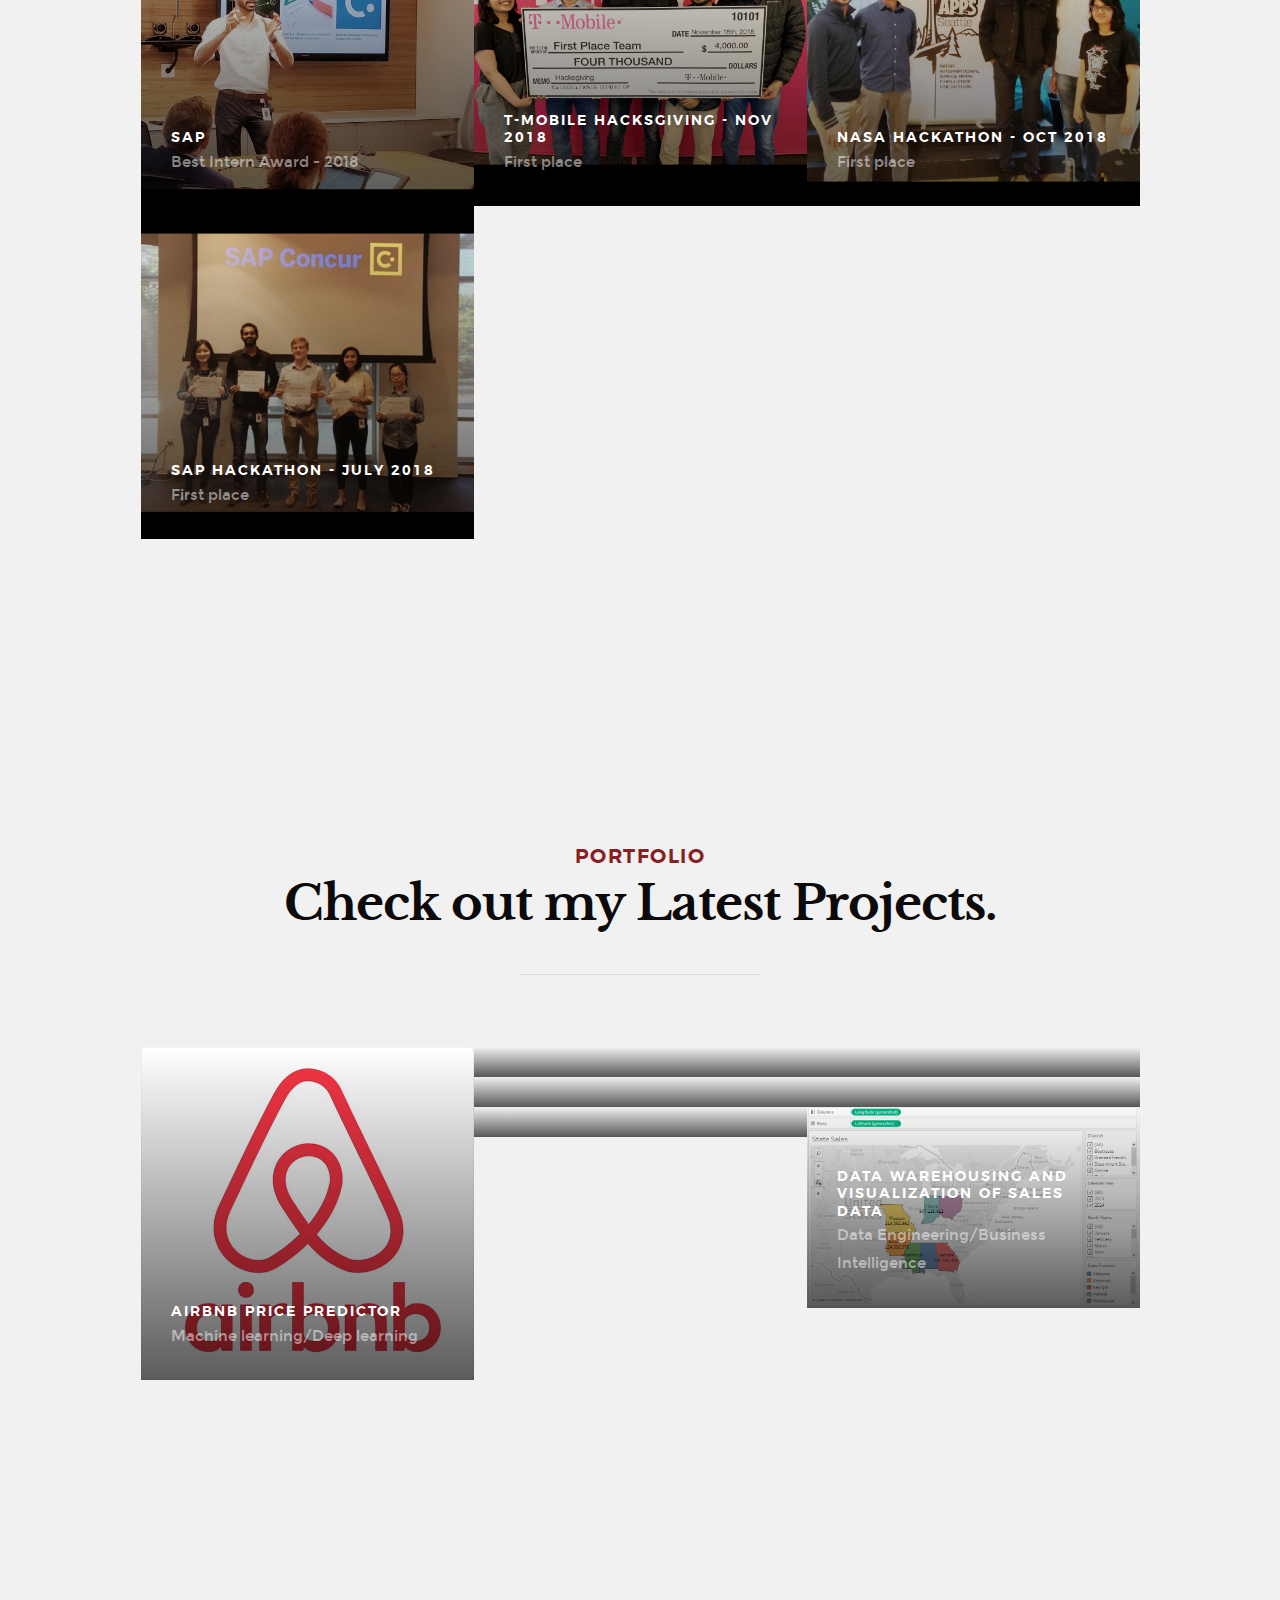
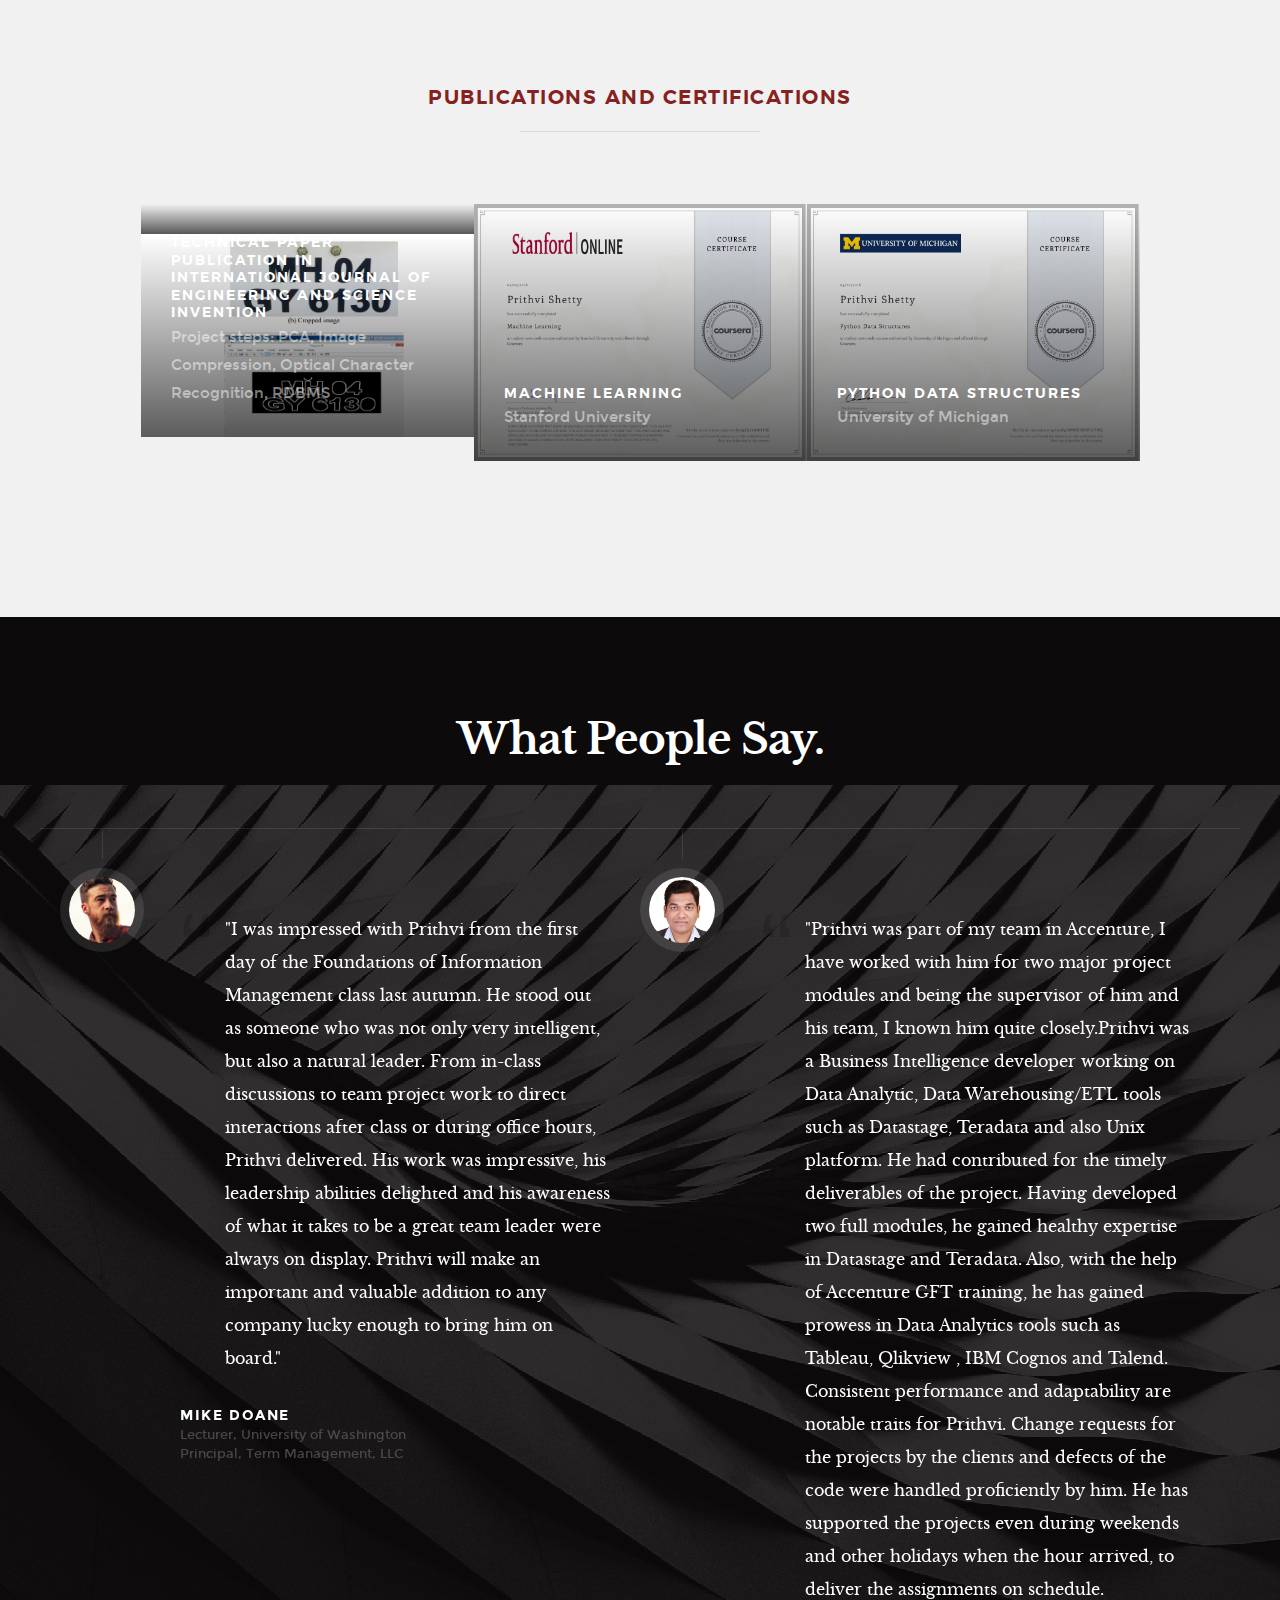
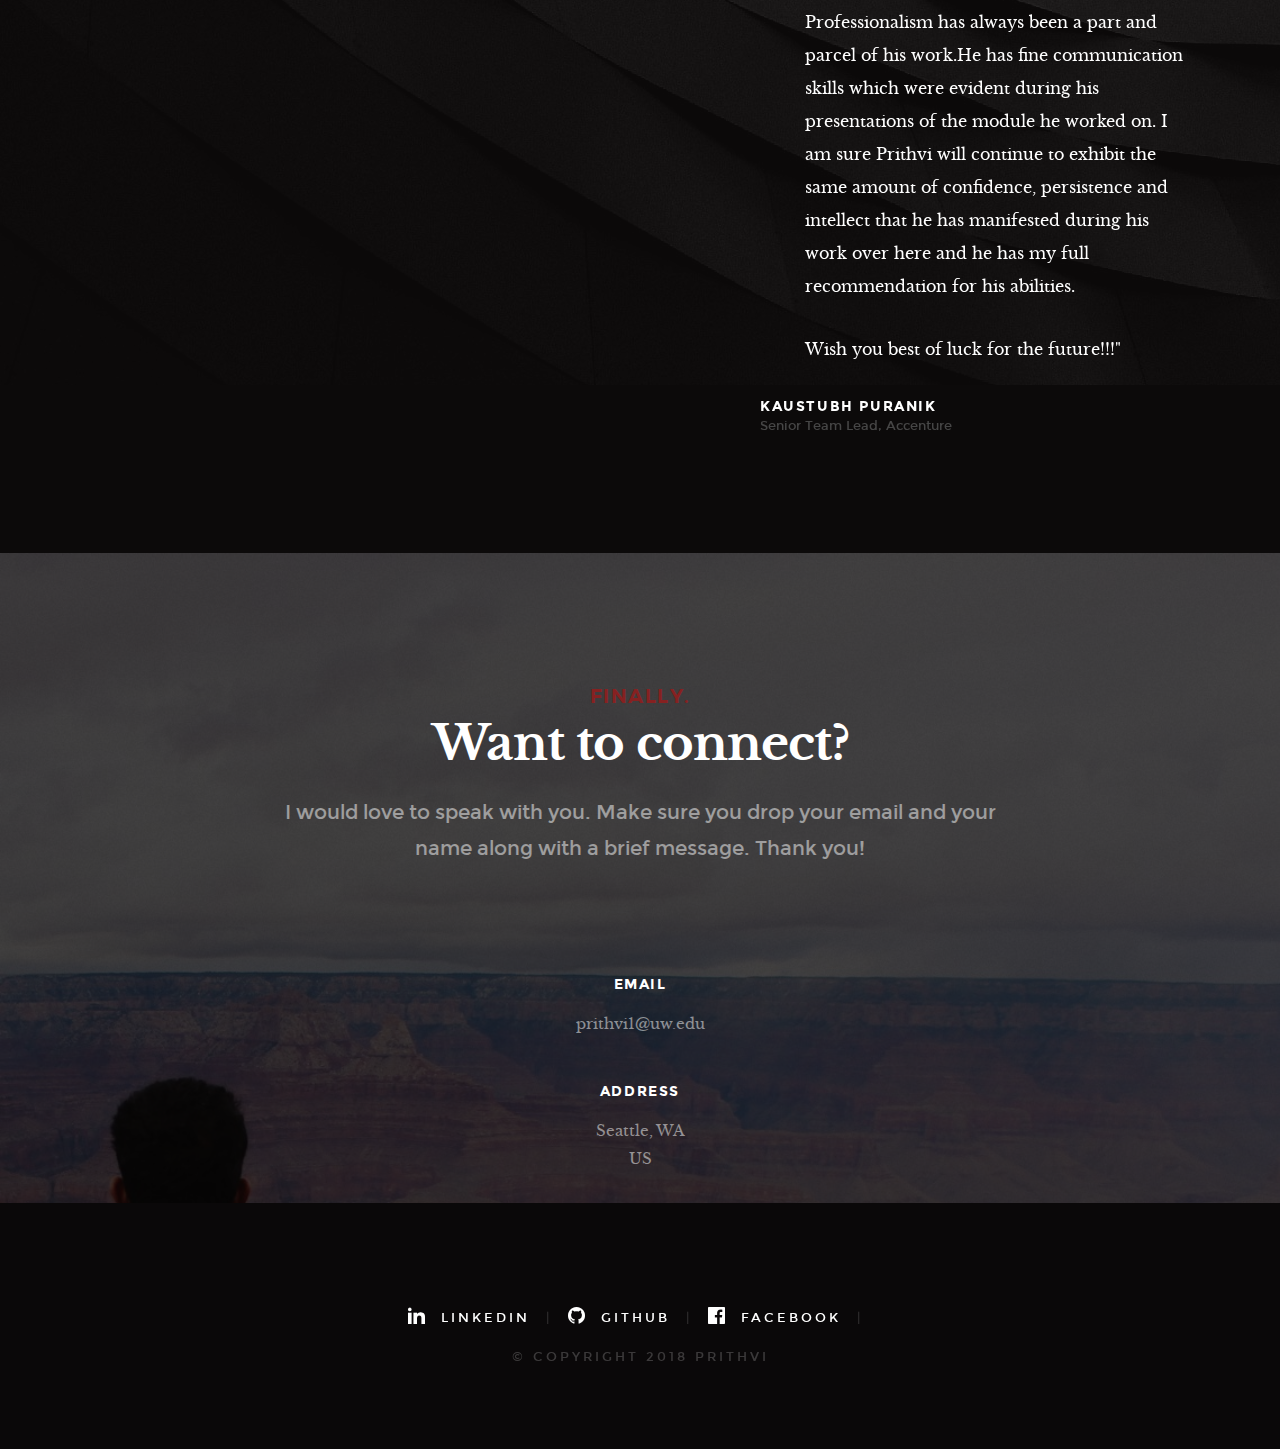
==== commit 69c081f8: "Changes to headline 3/13" ====
--- a/index.html
+++ b/index.html
@@ -300,7 +300,7 @@
                         <div class="timeline__bullet"></div>
                         <div class="timeline__header">
                             <p class="timeline__timeframe">February 2018 - June 2018</p>
-                            <h3>Graduate Student Researcher</h3>
+                            <h3>Research Assistant</h3>
                             <h5>Under: Prof. Benjamin Althouse</h5>
                             <h5>Domain: Machine learning/Text mining</h5>
                         </div>
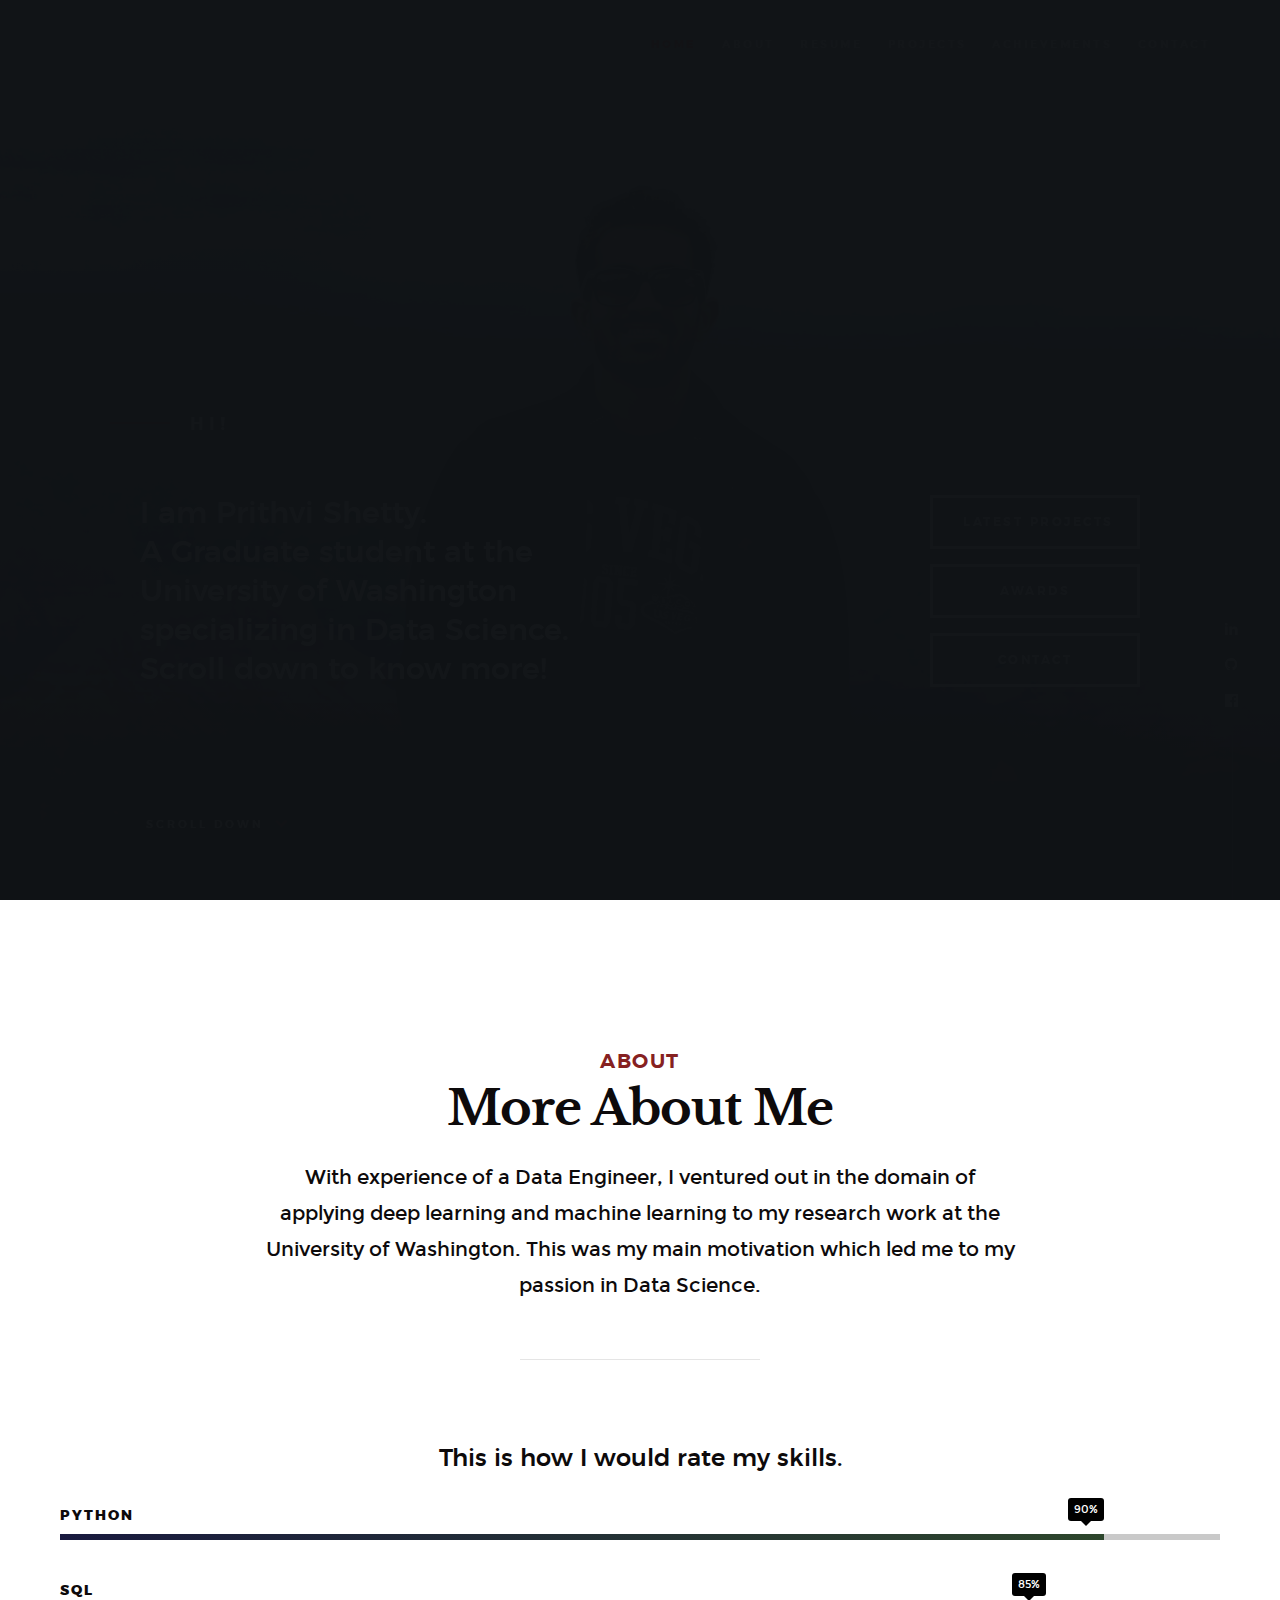
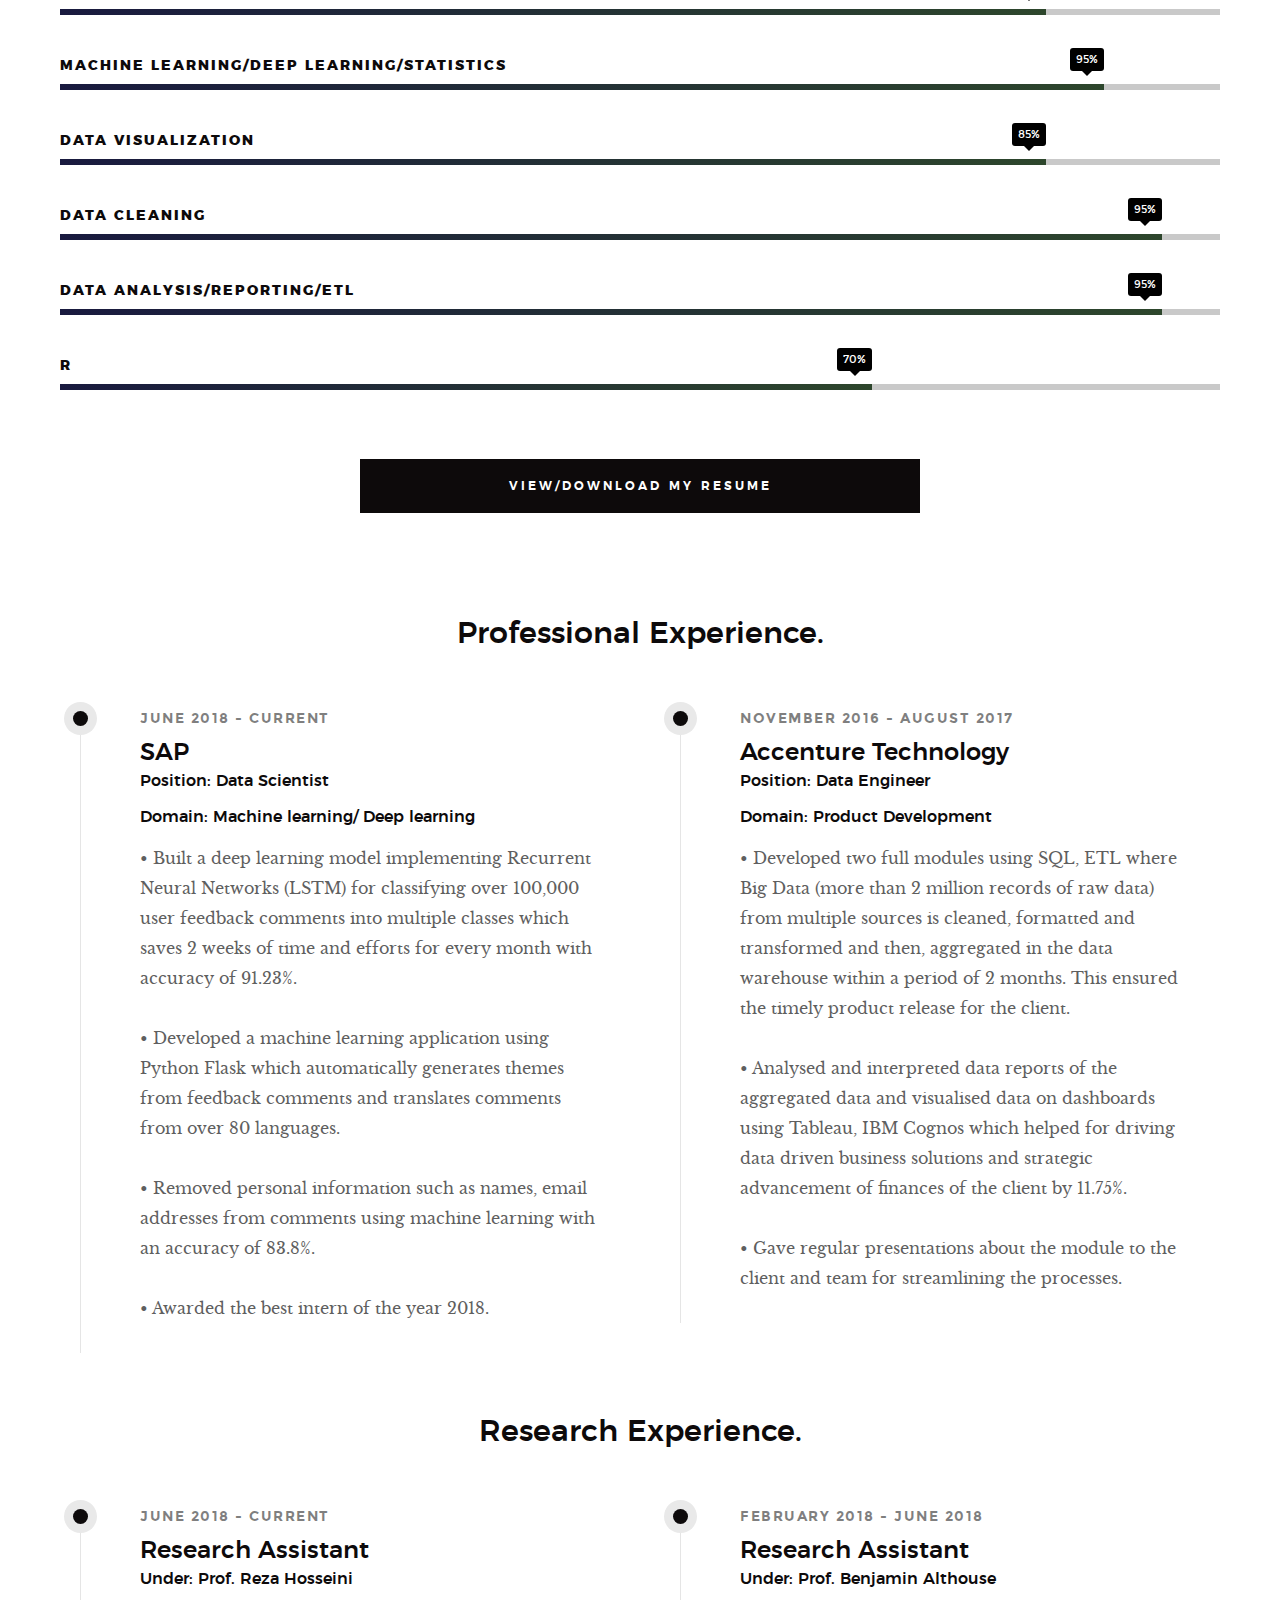
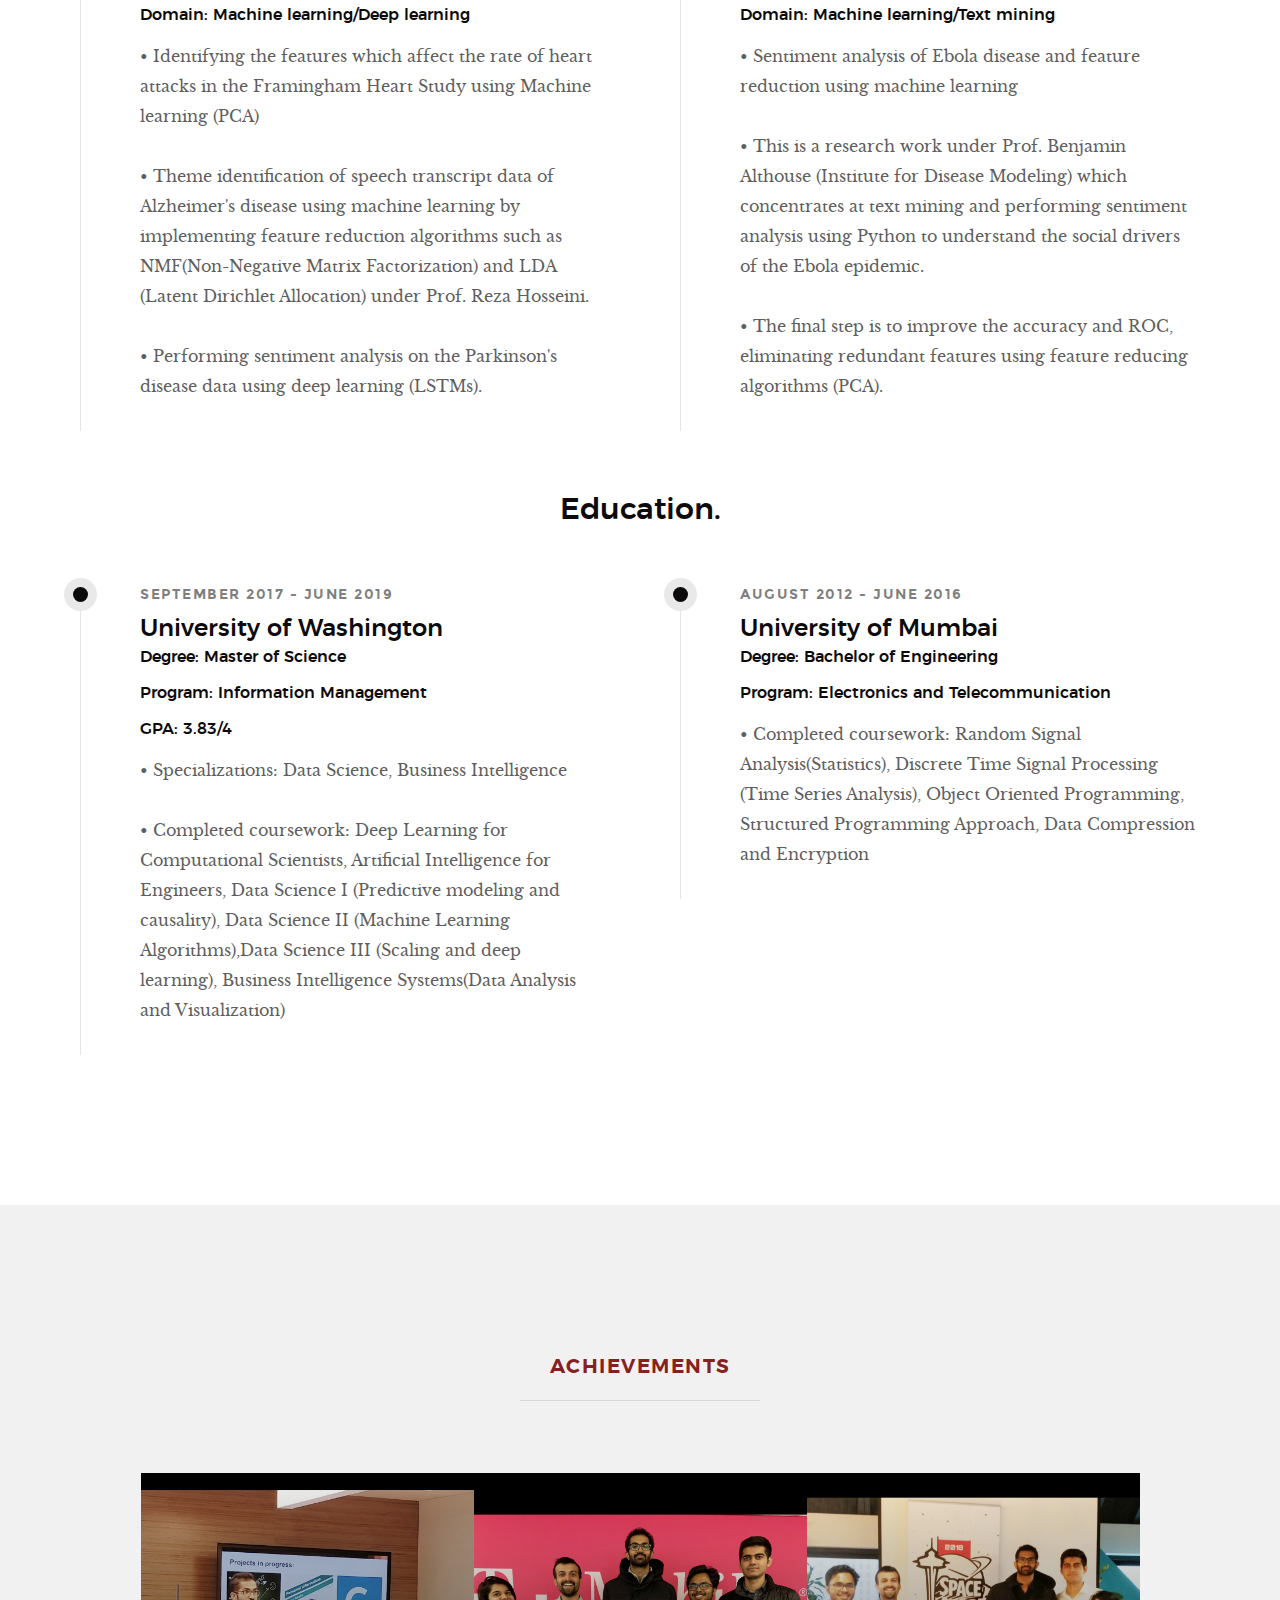
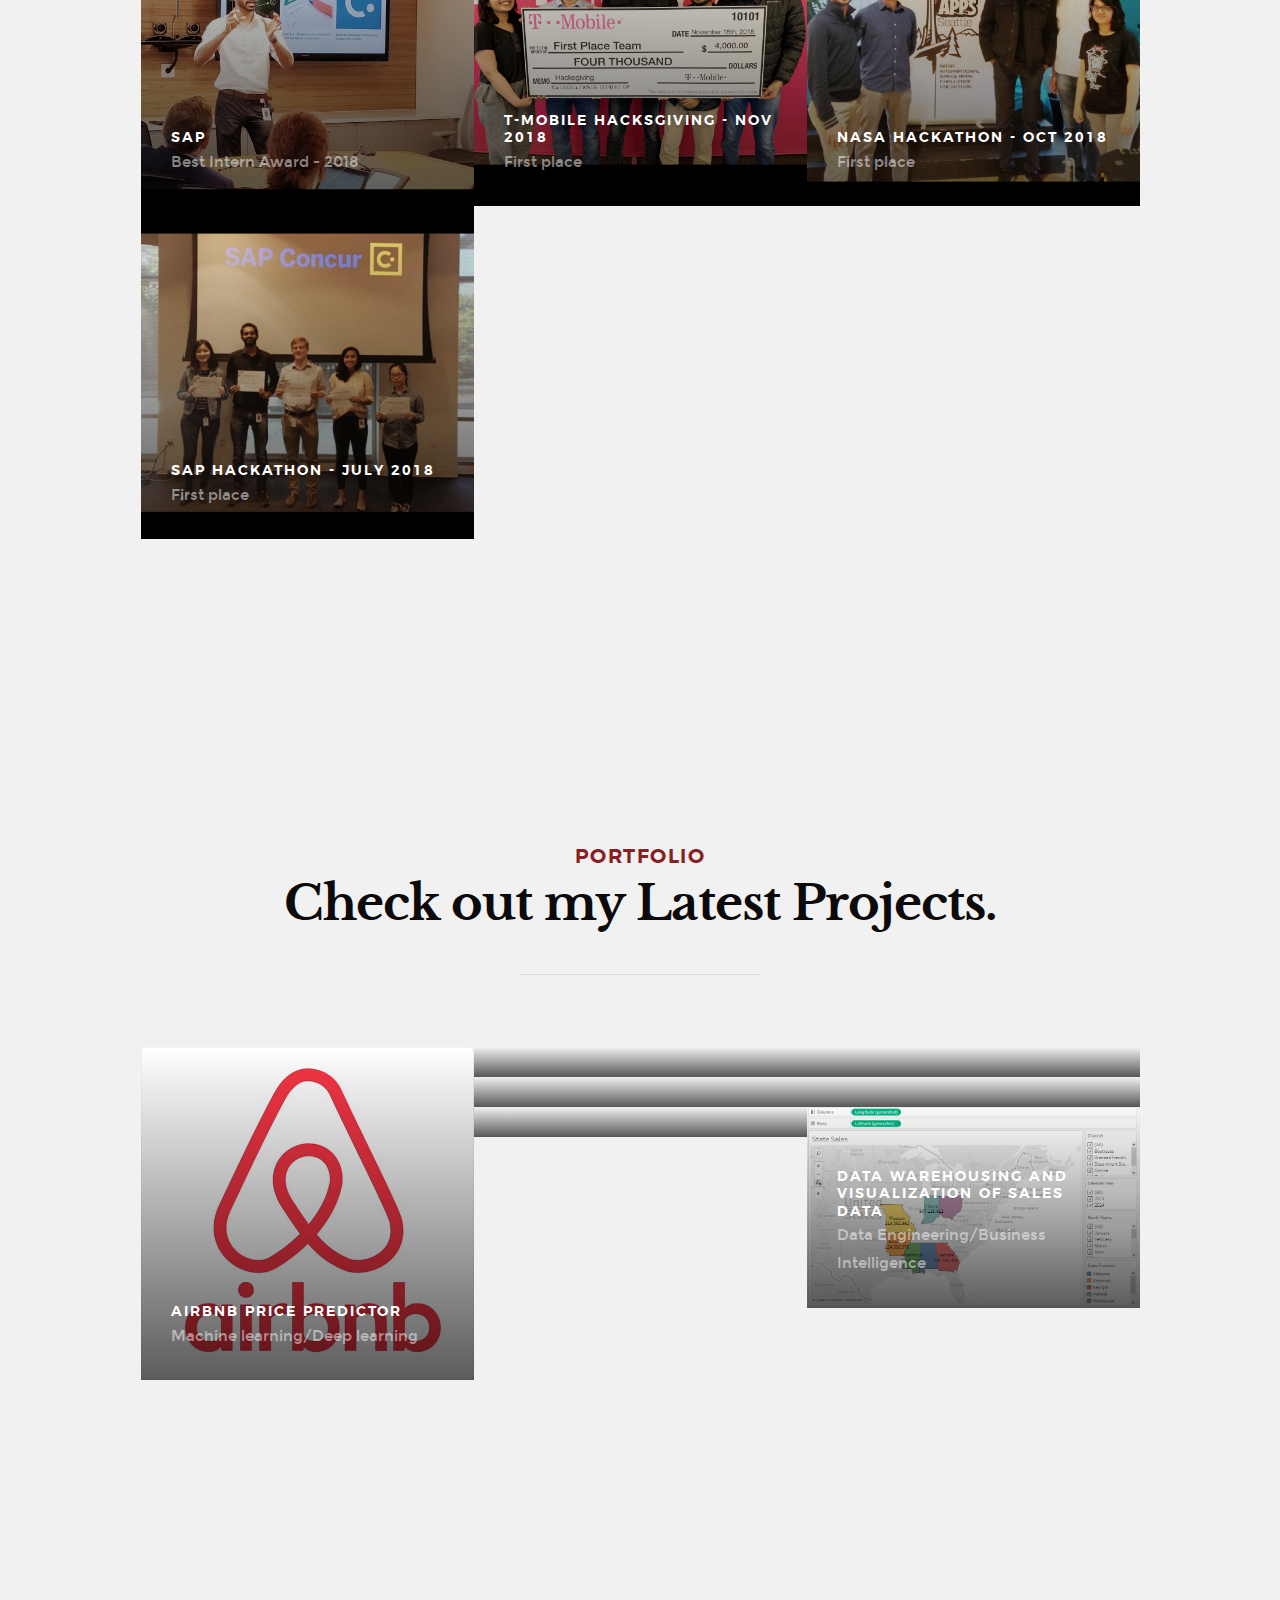
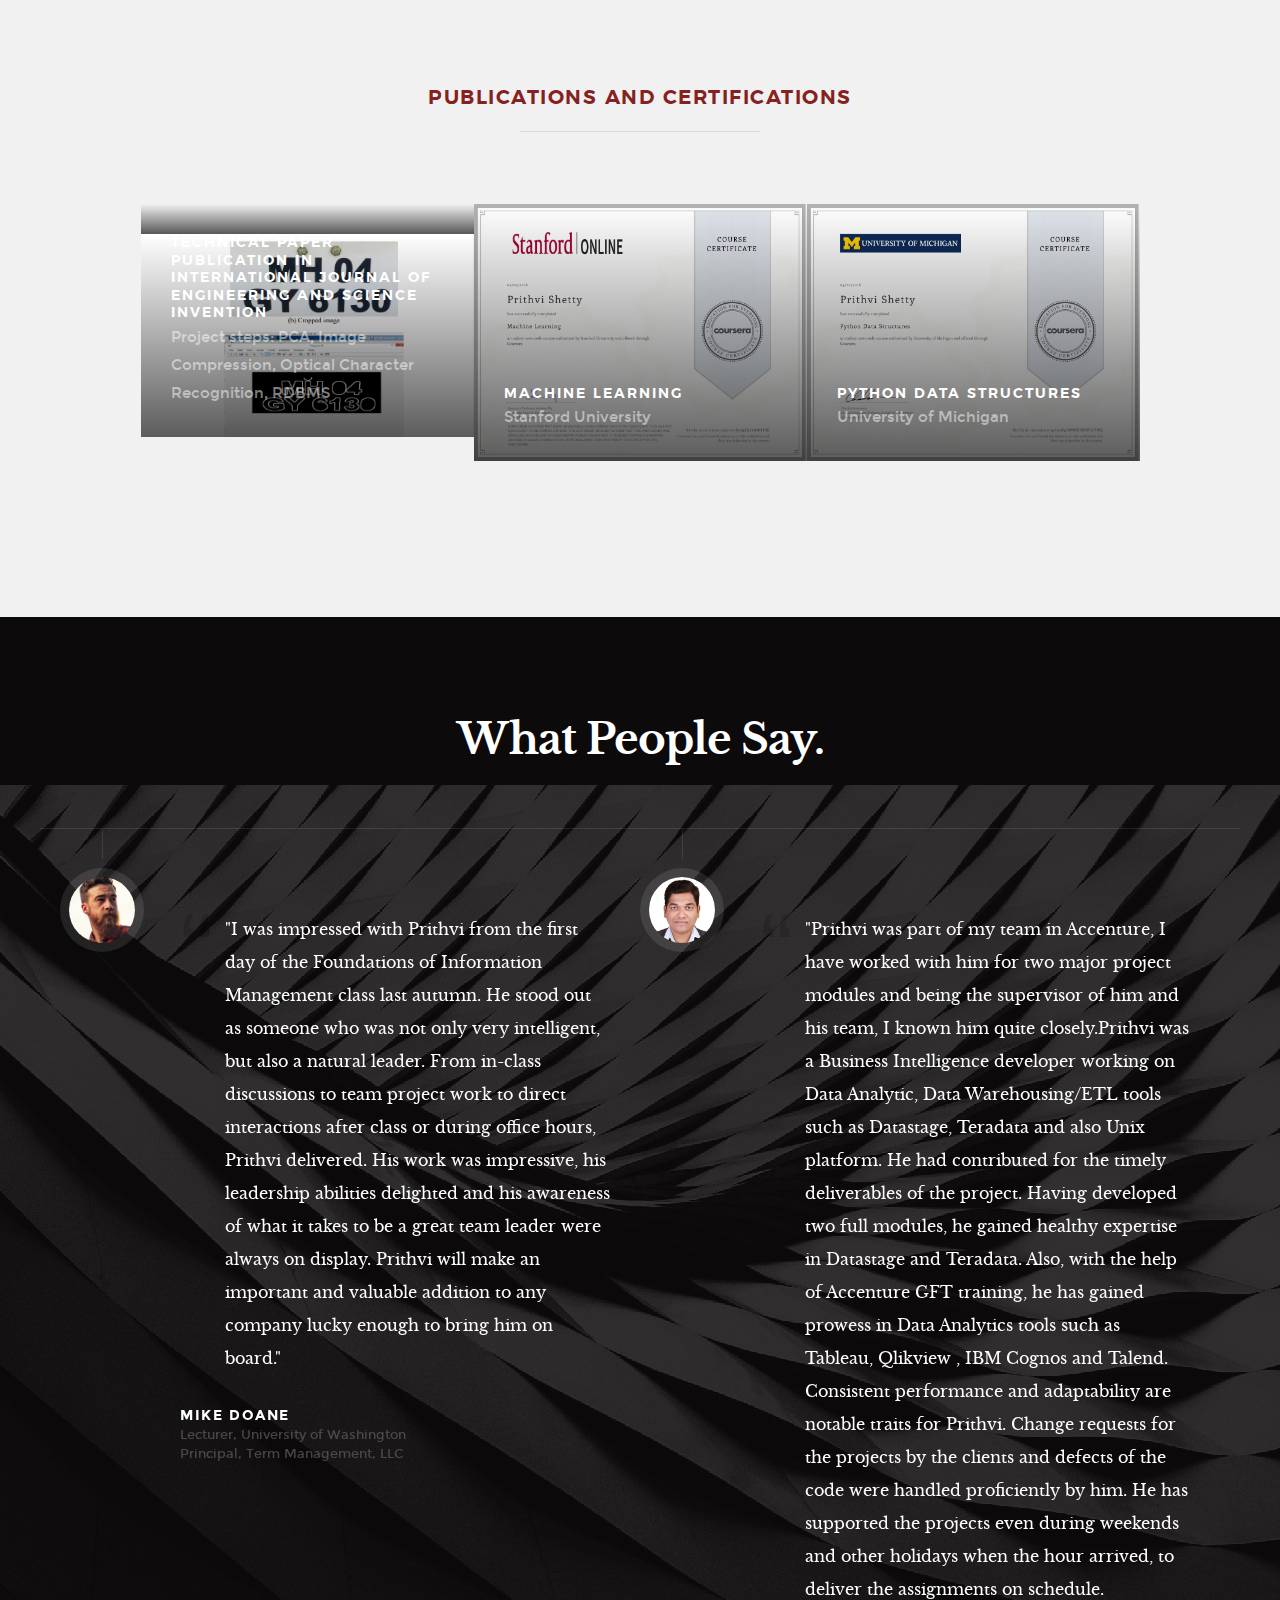
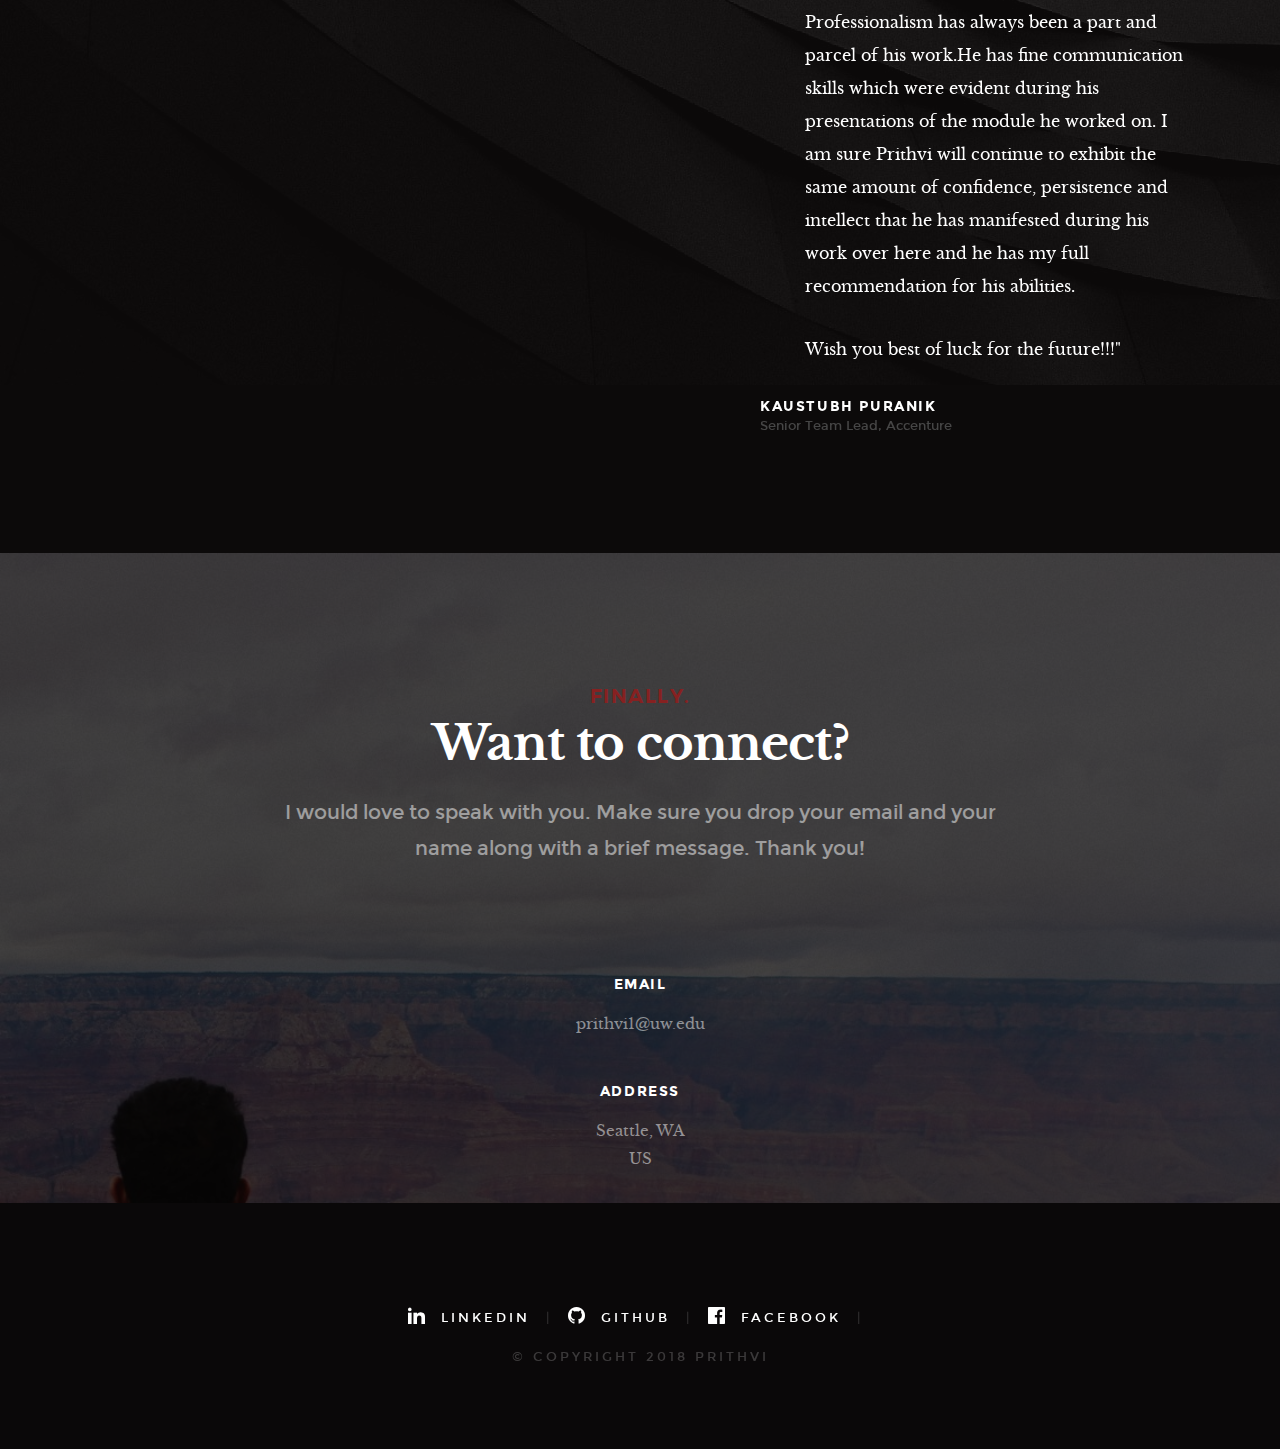
==== commit d8b5eff3: "Resume update 4/9" ====
--- a/index.html
+++ b/index.html
@@ -202,7 +202,7 @@
         <div class="row about-content about-content--buttons">
 
             <div class="col-six text-center btn-sec">
-                <a href="https://drive.google.com/file/d/17cs51ad6AQfRLOlq0pGKGsDPA5hzsdwq/view?usp=sharing"target="_blank" class="btn btn--primary full-width">View/Download My Resume</a>
+                <a href="https://drive.google.com/open?id=1_F5nZVGzOjEj1Te4Fk_Gvuspud13OBm0"target="_blank" class="btn btn--primary full-width">View/Download My Resume</a>
             </div>
 
         </div> <!-- end about-content buttons -->
@@ -335,7 +335,7 @@
                         </div>
                         <div class="timeline__desc">
                             <p>• Specializations: Data Science, Business Intelligence</p>
-			    <p>• Completed coursework: Deep Learning for COmputational Scientists, Artificial Intelligence for Engineers, Data Science I (Predictive modeling and causality), Data Science II (Machine Learning Algorithms),Data Science III (Scaling and deep learning), Business Intelligence Systems(Data Analysis and Visualization) </p>
+			    <p>• Completed coursework: Deep Learning for Computational Scientists, Artificial Intelligence for Engineers, Data Science I (Predictive modeling and causality), Data Science II (Machine Learning Algorithms),Data Science III (Scaling and deep learning), Business Intelligence Systems(Data Analysis and Visualization) </p>
                         </div><!--End of timeline-->
                     </div> <!-- end timeline__block -->
 </div><!--End of col-six tab-full-->
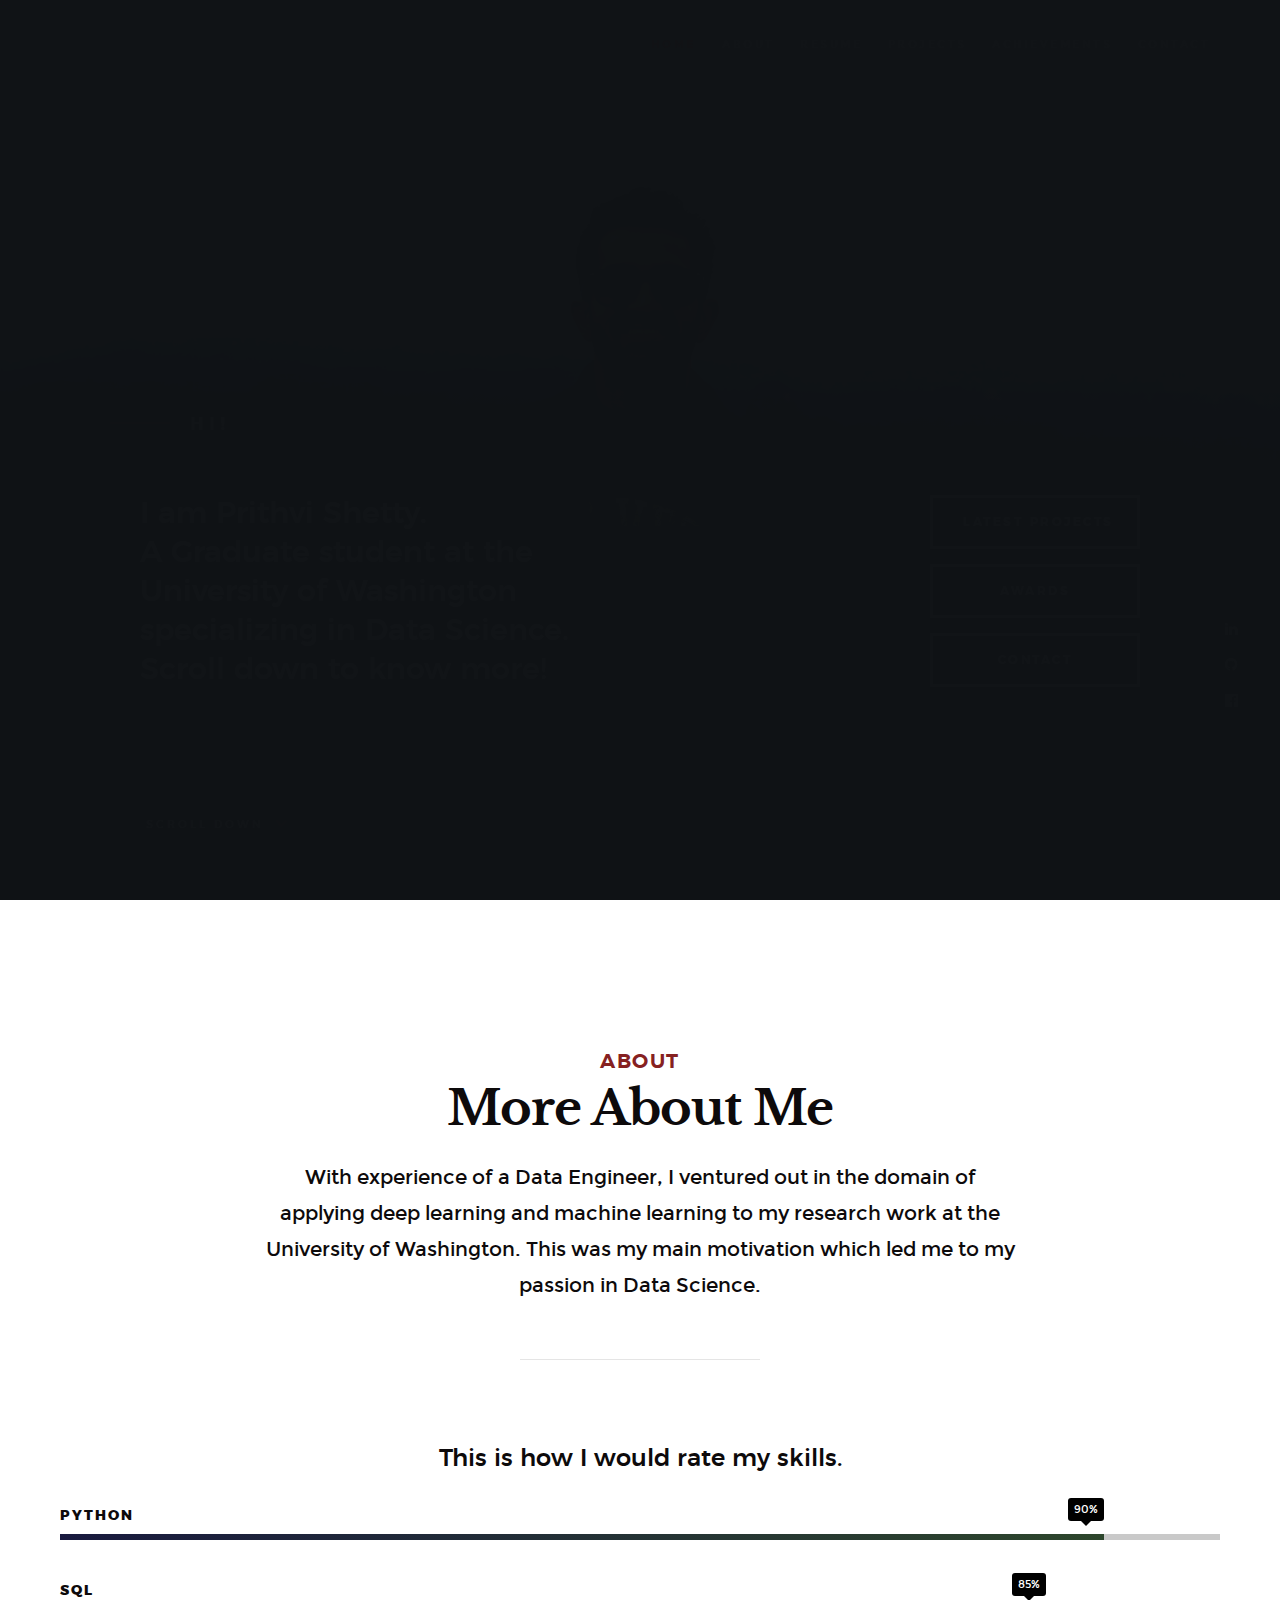
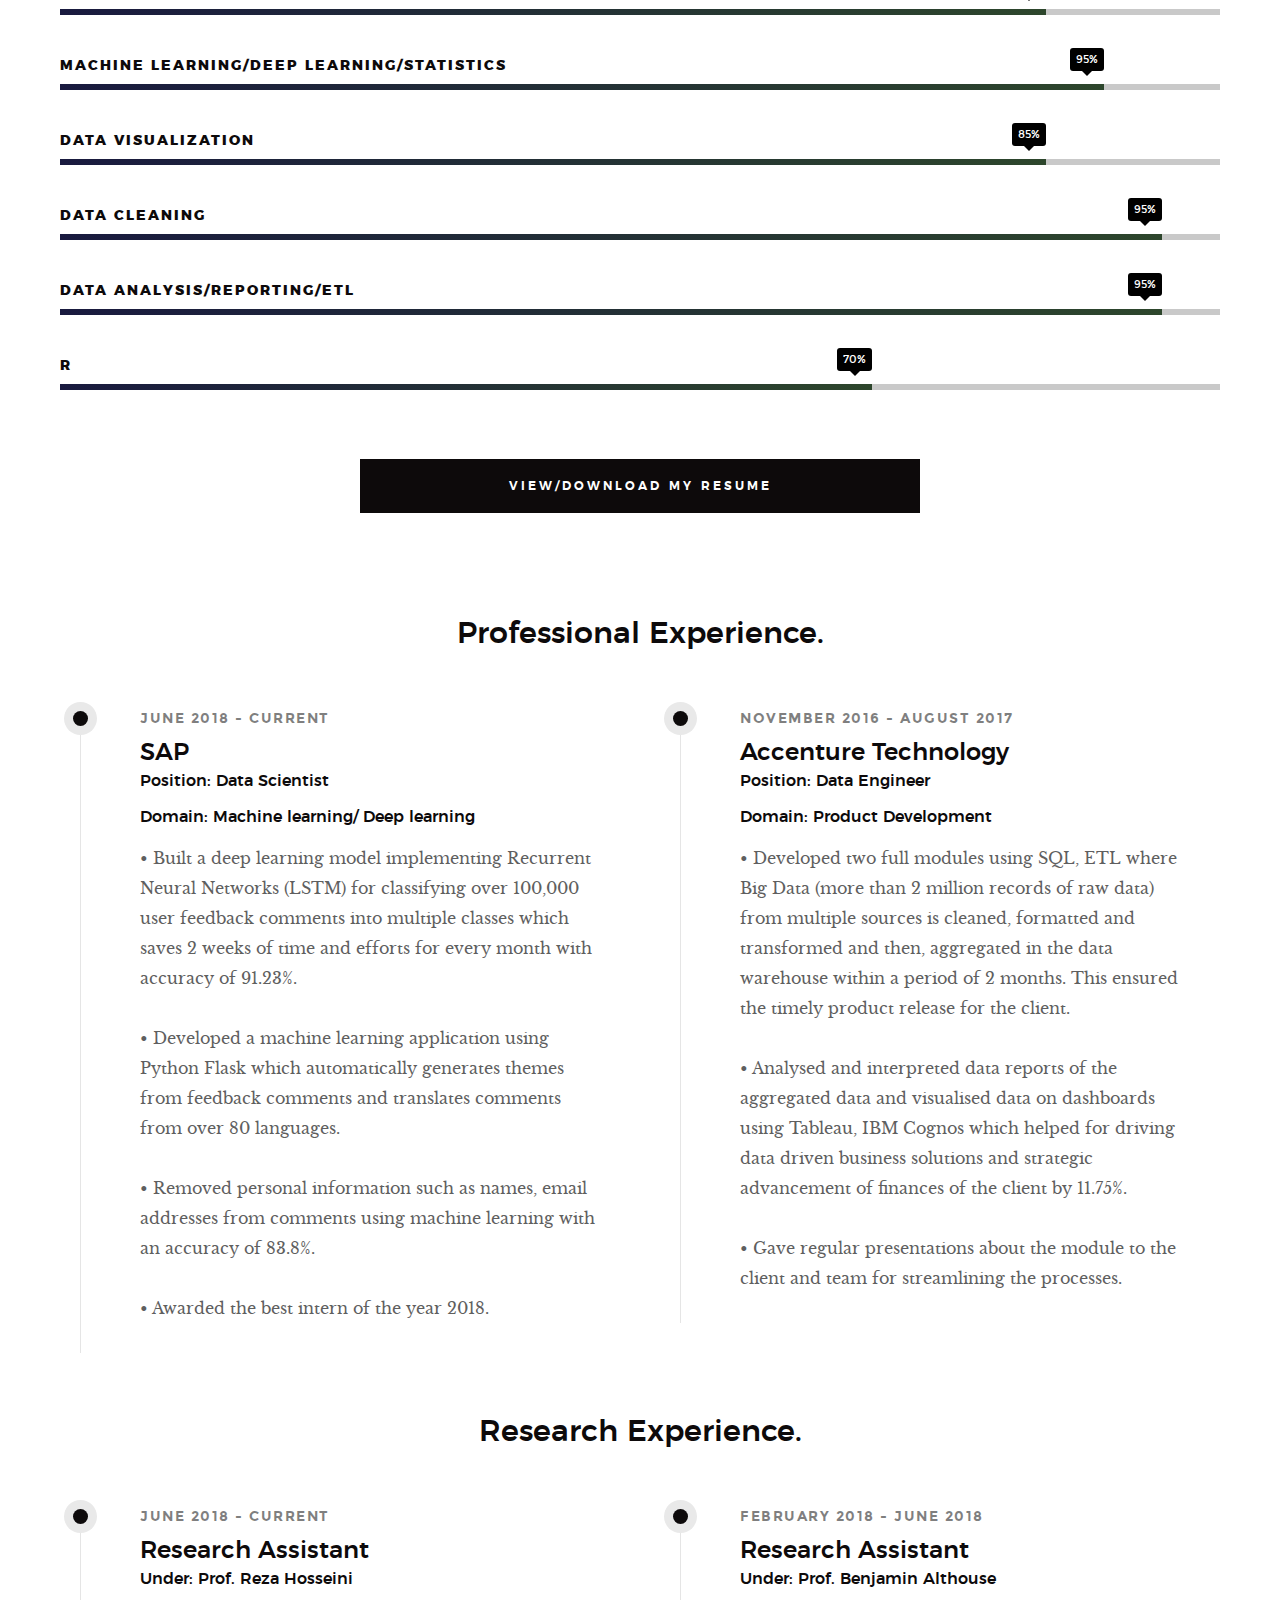
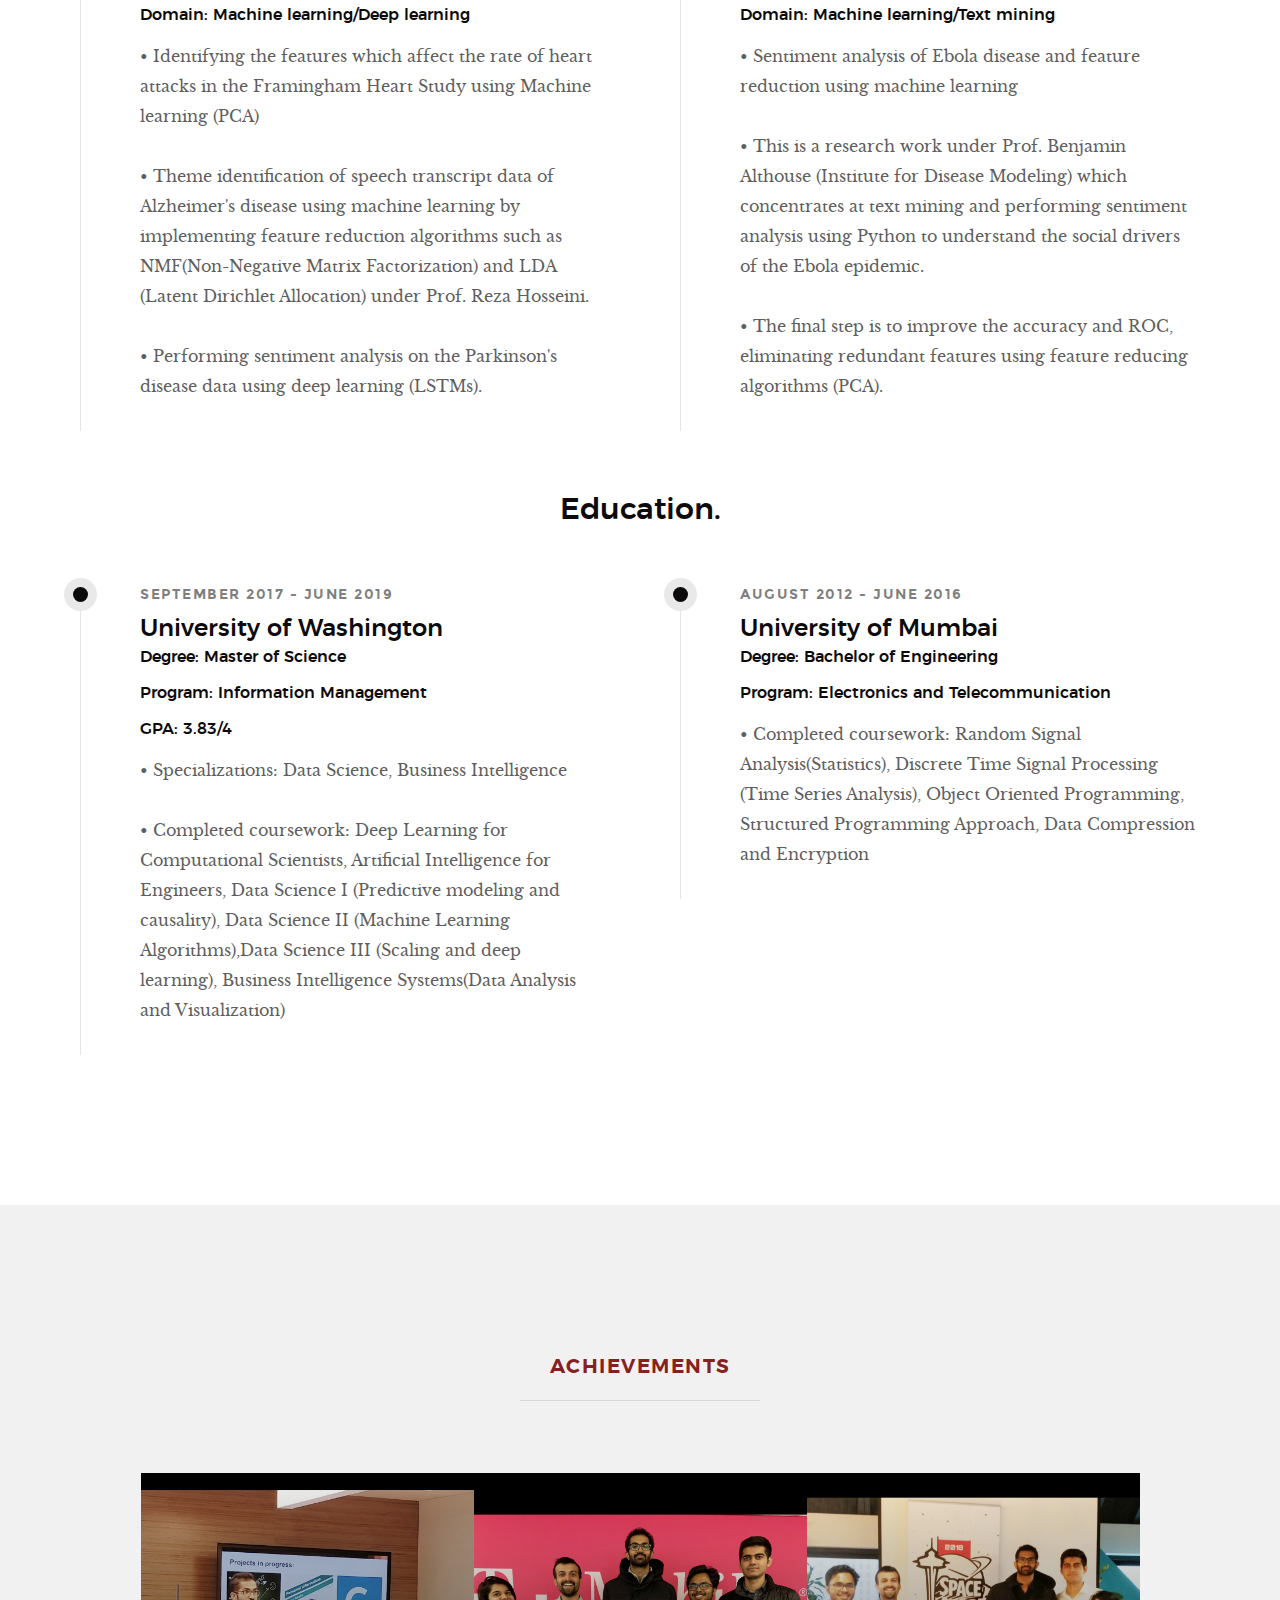
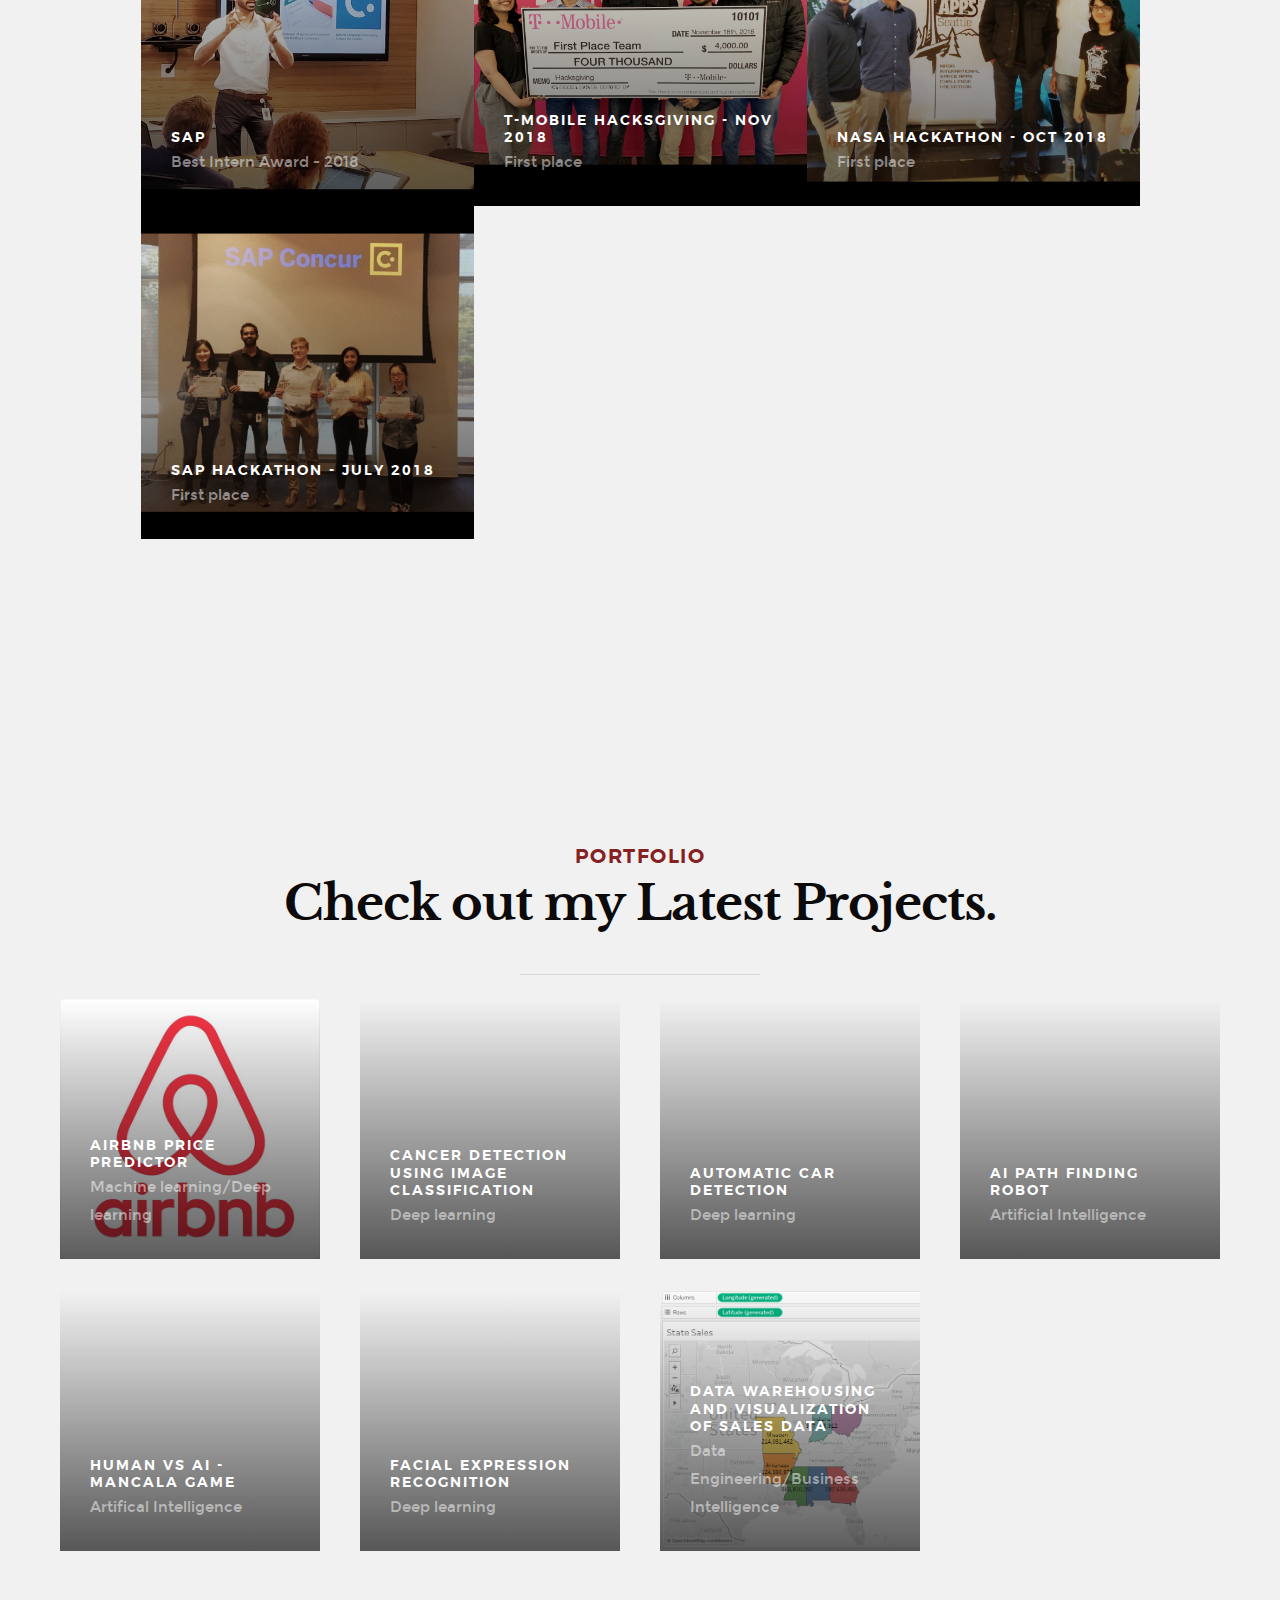
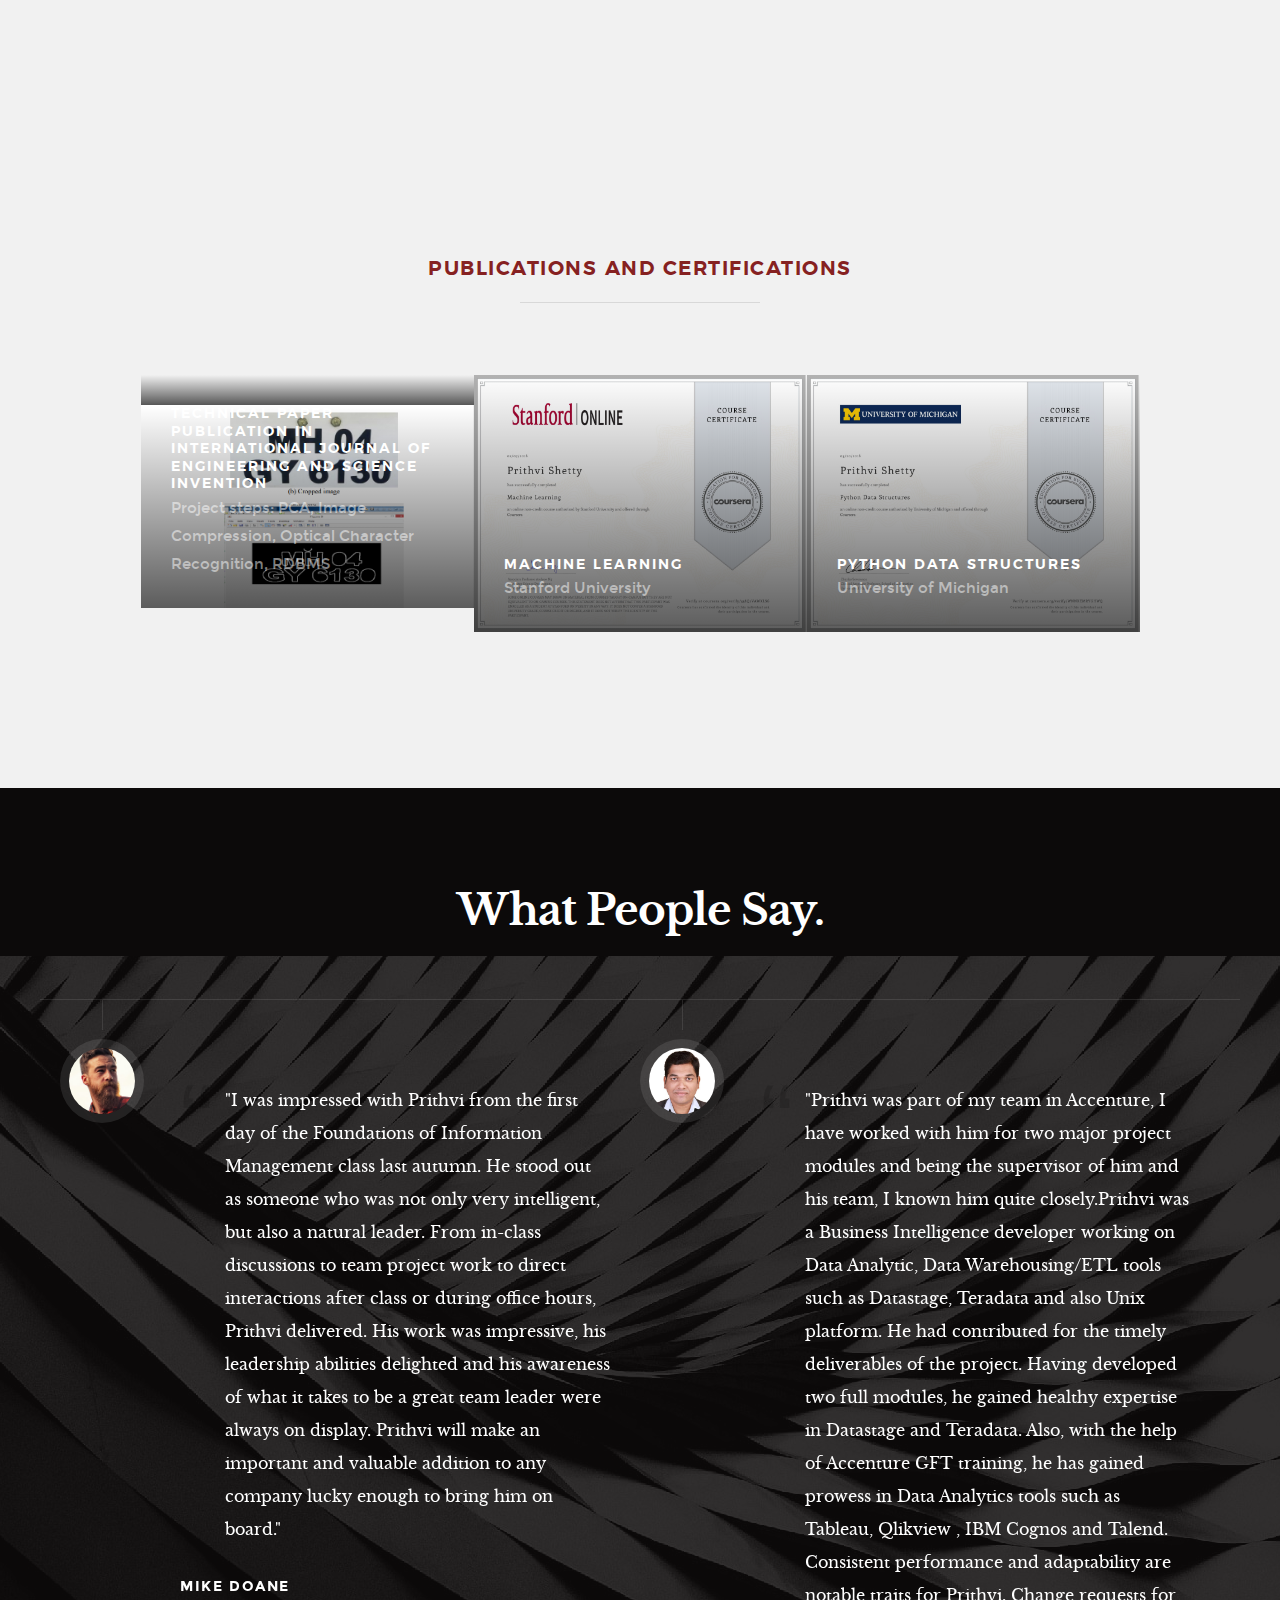
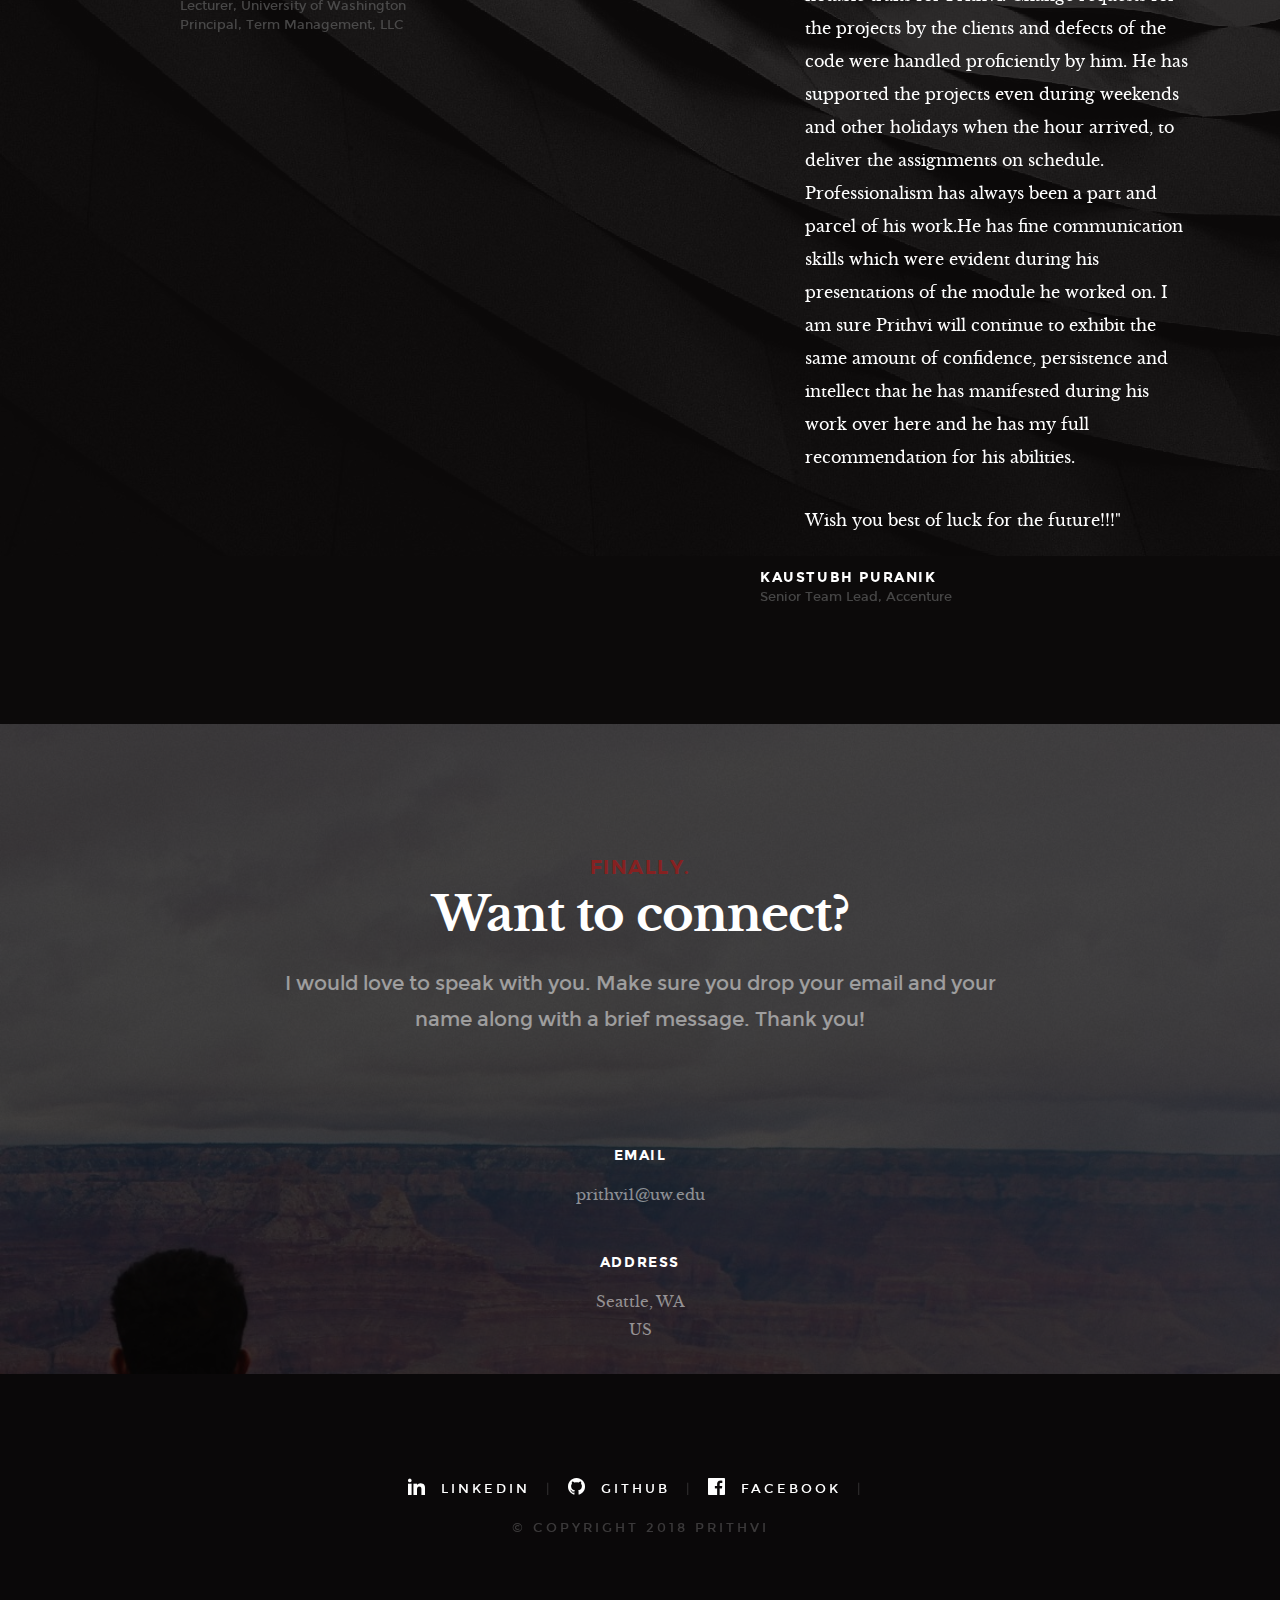
==== commit ff145e6d: "Update the projects section style" ====
--- a/index.html
+++ b/index.html
@@ -541,316 +541,228 @@
     <!-- works
     ================================================== -->
     <section id="works" class="s-works target-section">
-
-        <div class="row narrow section-intro has-bottom-sep">
-            <div class="col-full">
-                <h3>Portfolio</h3>
-                <h1>Check out my Latest Projects.</h1>
-                
-            </div>
-        </div>
-
-        <div class="row masonry-wrap">
-            <div class="masonry">
-
-                <div class="masonry__brick">
-                    <div class="item-folio">
-
-                        <div class="item-folio__thumb">
-                            <a href="images/portfolio/gallery/g-scattertext2.PNG" class="thumb-link" title="Text classification and topic modeling using deep/machine learning" data-size="1050x700">
-                                <img src="images/portfolio/airbnb.png" 
-                                     srcset="images/portfolio/airbnb.png 1x, images/portfolio/scattertext2@2x.PNG 2x" alt="">
-                                <span class="shadow-overlay"></span>
-                            </a>
-                        </div>
-
-                        <div class="item-folio__text">
-                            <h3 class="item-folio__title">
-                                Airbnb price predictor
-                            </h3>
-                            <p class="item-folio__cat">
-                                Machine learning/Deep learning
-                            </p>
-                        </div>
-
-                        <a href="https://www.behance.net/" class="item-folio__project-link" title="Project link">
-                            <i class="im im-link"></i>
-                        </a>
-
-                        <div class="item-folio__caption">
-                            <p>Given AirBnb data, I apply deep learning using Recurrent Neural Networks (LSTMs) for classification of text reviews to visualize impact on price. Also, the highly desired amenities are found using scattertext created in Python. For further details, please visit the Github link.</p>
-                            <p>Github link :<a href="https://github.com/shettyprithvi/Text_classification_deep_learning"target="_blank"> https://github.com/shettyprithvi/Text_classification_deep_learning</a></p>
-                        </div>
-
-                    </div> <!-- end item-folio -->
-                </div> <!-- end masonry__brick -->
-
-                <div class="masonry__brick">
-                    <div class="item-folio">
-
-                        <div class="item-folio__thumb">
-                            <a href="images/portfolio/gallery/g-cancer.PNG" class="thumb-link" title="Cancer detection using deep learning" data-size="1050x700">
-                                <img src="images/portfolio/cannibal.jpg" 
-                                     srcset="images/portfolio/liver.jpg 1x, images/portfolio/liver@2x.jpg 2x" alt="">
-                                <span class="shadow-overlay"></span>
-                            </a>
-                        </div>
-
-                        <div class="item-folio__text">
-                            <h3 class="item-folio__title">
-                                Cancer detection using image classification
-                            </h3>
-                            <p class="item-folio__cat">
-                                Deep learning 
-                            </p>
-                        </div>
-
-                        <a href="https://www.behance.net/" class="item-folio__project-link" title="Project link">
-                            <i class="im im-link"></i>
-                        </a>
-
-                        <div class="item-folio__caption">
-                            <p>Implementing Convolutional Neural Networks to identify metastatic cancer in small image patches taken from larger digital pathology scans. </p>
-                            <p>Github link :<a href="https://github.com/shettyprithvi/Cancer-detection-image-classification-Convnet"target="_blank"> https://github.com/shettyprithvi/Cancer-detection-image-classification-Convnet</a></p>
-                        </div>
-
-                    </div> <!-- end item-folio -->
-                </div> <!-- end masonry__brick -->
-
-
-                <div class="masonry__brick">
-                    <div class="item-folio">
-
-                        <div class="item-folio__thumb">
-                            <a href="images/portfolio/gallery/g-car.jpg" class="thumb-link" title="Car and object detection" data-size="1050x700">
-                               <img src="images/portfolio/car.jpg" 
-                                     srcset="images/portfolio/car.jpg 1x, images/portfolio/car.jpg 2x" alt="">
-                                <span class="shadow-overlay"></span>
-                            </a>
-                        </div>
-
-                        <div class="item-folio__text">
-                            <h3 class="item-folio__title">
-                                Automatic car detection
-                            </h3>
-                            <p class="item-folio__cat">
-                                Deep learning
-                            </p>
-                        </div>
-
-                        <a href="https://www.behance.net/" class="item-folio__project-link" title="Project link">
-                            <i class="im im-link"></i>
-                        </a>
-
-                        <span class="item-folio__caption">
-                             <p>This project aimed at Use object detection on a car detection dataset and deal with bounding boxes using Convolutional Neural Networks implementing YOLO algorithm. For further details, please visit the Github link.</p>
-                             <p>Github link :<a href="https://github.com/shettyprithvi/Convolutional_Neural_Networks/blob/master/Convolutional%20Neural%20Networks/Week%203/Autonomous%2Bdriving%2Bapplication%2B-%2BCar%2Bdetection%2B-%2Bv3.ipynb"target="_blank"> https://github.com/shettyprithvi/Convolutional_Neural_Networks</a></p>
-                        </span>
-
-                    </div> <!-- end item-folio -->
-                </div> <!-- end masonry__brick -->
-
-                <div class="masonry__brick">
-                    <div class="item-folio">
-
-                        <div class="item-folio__thumb">
-                            <a href="images/portfolio/gallery/g-ai.png" class="thumb-link" title="AI path finding robot using A* algorithm" data-size="1050x700">
-                                <img src="images/portfolio/ai.png" 
-                                     srcset="images/portfolio/ai.png 1x, images/portfolio/ai@2x.png 2x" alt="">
-                                <span class="shadow-overlay"></span>
-                            </a>
-                        </div>
-
-                        <div class="item-folio__text">
-                            <h3 class="item-folio__title">
-                                AI path finding robot
-                            </h3>
-                            <p class="item-folio__cat">
-                                Artificial Intelligence 
-                            </p>
-                        </div>
-
-                        <a href="https://www.behance.net/" class="item-folio__project-link" title="Project link">
-                            <i class="im im-link"></i>
-                        </a>
-
-                        <div class="item-folio__caption">
-                            <p>The shortest path is found by the AI Robot by finding the best and the shortest path using A-star algorithm. The heuristic is the Euclidean distance between the robot and destination. For further details, please visit the Github link.</p>
-                            <p>Github link :<a href="https://github.com/shettyprithvi/Artifical_Intelligence_Pathfinding_Robot"target="_blank"> https://github.com/shettyprithvi/Artifical_Intelligence_Pathfinding_Robot</a></p>
-                        </div>
-
-                    </div> <!-- end item-folio -->
-                </div> <!-- end masonry__brick -->
-
-                
-
-                <div class="masonry__brick">
-                    <div class="item-folio">
-
-                        <div class="item-folio__thumb">
-                            <a href="images/portfolio/gallery/g-mancala.jpeg" class="thumb-link" data-size="1050x700">
-                                <img src="images/portfolio/mancala.jpeg"
-                                     srcset="images/portfolio/human.png 1x, images/portfolio/mancala@2x.jpeg 2x" alt="">
-                                <span class="shadow-overlay"></span>
-                            </a>
-                        </div>
-
-                        <div class="item-folio__text">
-                            <h3 class="item-folio__title">
-                                Human vs AI - Mancala game
-                            </h3>
-                            <p class="item-folio__cat">
-                                Artifical Intelligence
-                            </p>
-                        </div>
-
-                        <a href="https://www.behance.net/" class="item-folio__project-link" title="Project link">
-                            <i class="im im-link"></i>
-                        </a>
-
-                        <span class="item-folio__caption">
-                            <p> The game is played by AI designed by me against the human player. The implementation is done using Minmax algorithm with Alpha-Beta pruning. For further details, please visit the Github link.</p>
-                            <p>Github link: <a href="https://github.com/shettyprithvi/Artificial_Intelligence_Mancala_game"target="_blank"> https://github.com/shettyprithvi/Artificial_Intelligence_Mancala_game</a></p>
-                        </span>
-
-                    </div> <!-- end item-folio -->
-                </div>
-
-<div class="masonry__brick">
-                    <div class="item-folio">
-
-                        <div class="item-folio__thumb">
-                            <a href="images/portfolio/gallery/g-disfa.png" class="thumb-link" title="Facial expression recognition using deep learning" data-size="1050x700">
-                                <img src="images/portfolio/facial.jpg" 
-                                     srcset="images/portfolio/facial.jpg 1x, images/portfolio/facial@2x.jpg 2x" alt="">
-                                <span class="shadow-overlay"></span>
-                            </a>
-                        </div>
-
-                        <div class="item-folio__text">
-                            <h3 class="item-folio__title">
-                                Facial expression recognition
-                            </h3>
-                            <p class="item-folio__cat">
-                                Deep learning 
-                            </p>
-                        </div>
-
-                        <a href="https://www.behance.net/" class="item-folio__project-link" title="Project link">
-                            <i class="im im-link"></i>
-                        </a>
-
-                        <div class="item-folio__caption">
-                            <p>This is an ongoing research study under Prof. Linda Shapiro and Deepali Aneja which involves classification and recognition of facial expressions based on Action Units and their intensities</p>
-                        </div>
-
-                    </div> <!-- end item-folio -->
-                </div> <!-- end masonry__brick --><!-- masonry__brick -->
-
-
-
-                                <div class="masonry__brick">
-                    <div class="item-folio">
-
-                        <div class="item-folio__thumb">
-                            <a href="images/portfolio/gallery/g-tableau.png" class="thumb-link" data-size="1500x800">
-                                <img src="images/portfolio/tableau.png" 
-                                     srcset="images/portfolio/tableau.png 1x, images/portfolio/tableau@2x.jpg 2x" alt="">
-                                <span class="shadow-overlay"></span>
-                            </a>
-                        </div>
-
-                        <div class="item-folio__text">
-                            <h3 class="item-folio__title">
-                                Data warehousing and visualization of sales data
-                            </h3>
-                            <p class="item-folio__cat">
-                                Data Engineering/Business Intelligence
-                            </p>
-                        </div>
-
-                        <a href="https://www.behance.net/" class="item-folio__project-link" title="Project link">
-                            <i class="im im-link"></i>
-                        </a>
-
-                        <span class="item-folio__caption">
-                            <p>This project involved end-to-end designing and building a data warehouse from raw data using SSIS, SQL Server. The final step was to visualize data on dashboards of Tableau and provide recommendations based on the visualizations. For the tableau visualization, please visit the Github link.</p>
-                            <p>Github link :<a href="https://github.com/shettyprithvi/Data-visualization-of-sales-data"target="_blank"> https://github.com/shettyprithvi/Data-visualization-of-sales-data</a></p>
-                        </span>
-
-                    </div> <!-- end item-folio -->
-                </div> <!-- end masonry__brick -->
-
-
-                 <!-- end masonry__brick -->
-
-                
-                <!--<div class="masonry__brick">
-                    <div class="item-folio">
-
-                        <div class="item-folio__thumb">
-                            <a href="images/portfolio/gallery/g-minimalismo.jpg" class="thumb-link" data-size="1050x700">
-                                <img src="images/portfolio/minimalismo.jpg"
-                                     srcset="images/portfolio/minimalismo.jpg 1x, images/portfolio/minimalismo@2x.jpg 2x" alt="">
-                                <span class="shadow-overlay"></span>
-                            </a>
-                        </div>
-
-                        <div class="item-folio__text">
-                            <h3 class="item-folio__title">
-                                Minimalismo
-                            </h3>
-                            <p class="item-folio__cat">
-                                Web Design
-                            </p>
-                        </div>
-
-                        <a href="https://www.behance.net/" class="item-folio__project-link" title="Project link">
-                            <i class="im im-link"></i>
-                        </a>
-
-                        <span class="item-folio__caption">
-                            <p>Vero molestiae sed aut natus excepturi. Et tempora numquam. Temporibus iusto quo.Unde dolorem corrupti neque nisi.</p>
-                        </span>
-
-                    </div> <!-- end item-folio -->
-                </div> <!-- end masonry__brick -->
-
-                <!--<div class="masonry__brick">
-                    <div class="item-folio">
-
-                        <div class="item-folio__thumb">
-                            <a href="images/portfolio/gallery/g-shutterbug.jpg" class="thumb-link" data-size="1050x700">
-                                <img src="images/portfolio/shutterbug.jpg"
-                                     srcset="images/portfolio/shutterbug.jpg 1x, images/portfolio/shutterbug@2x.jpg 2x" alt="">
-                                <span class="shadow-overlay"></span>
-                            </a>
-                        </div>
-
-                        <div class="item-folio__text">
-                            <h3 class="item-folio__title">
-                                Lady Shutterbug
-                            </h3>
-                            <p class="item-folio__cat">
-                                Branding
-                            </p>
-                        </div>
-
-                        <a href="https://www.behance.net/" class="item-folio__project-link" title="Project link">
-                            <i class="im im-link"></i>
-                        </a>
-
-                        <span class="item-folio__caption">
-                            <p>Vero molestiae sed aut natus excepturi. Et tempora numquam. Temporibus iusto quo.Unde dolorem corrupti neque nisi.</p>
-                        </span>
-
-                    </div> <!-- end item-folio -->
-                </div> <!-- end masonry__brick -->
-
-            </div>
-        </div> <!-- end masonry -->
-
-    </section> <!-- end works -->
+   <div class="has-bottom-sep narrow row section-intro">
+      <div class="col-full">
+         <h3>Portfolio</h3>
+         <h1>Check out my Latest Projects.</h1>
+      </div>
+   </div>
+   <div class="row" style="
+      padding-bottom: 2em;
+      ">
+      <div class="col-1-4" style="left: 0px; top: 0px;">
+         <div class="item-folio">
+            <div class="item-folio__thumb">
+               <a href="images/portfolio/gallery/g-scattertext2.PNG" class="thumb-link" title="Text classification and topic modeling using deep/machine learning" data-size="1050x700">
+                  <div src="images/portfolio/airbnb.png" srcset="images/portfolio/airbnb.png 1x, images/portfolio/scattertext2@2x.PNG 2x" alt="" style="
+                     min-height: 260px;
+                     background: url(&quot;images/portfolio/airbnb.png&quot;);
+                     background-size: cover;
+                     "></div>
+                  <span class="shadow-overlay"></span>
+               </a>
+            </div>
+            <div class="item-folio__text">
+               <h3 class="item-folio__title">
+                  Airbnb price predictor
+               </h3>
+               <p class="item-folio__cat">
+                  Machine learning/Deep learning
+               </p>
+            </div>
+            <a href="https://www.behance.net/" class="item-folio__project-link" title="Project link">
+            <i class="im im-link"></i>
+            </a>
+            <div class="item-folio__caption">
+               <p>Given AirBnb data, I apply deep learning using Recurrent Neural Networks (LSTMs) for classification of text reviews to visualize impact on price. Also, the highly desired amenities are found using scattertext created in Python. For further details, please visit the Github link.</p>
+               <p>Github link :<a href="https://github.com/shettyprithvi/Text_classification_deep_learning" target="_blank"> https://github.com/shettyprithvi/Text_classification_deep_learning</a></p>
+            </div>
+         </div>
+         <!-- end item-folio -->
+      </div>
+      <div class="col-1-4" style="min-height: 260px; left: 0px; top: 260px;">
+         <div class="item-folio" style="
+            ">
+            <div class="item-folio__thumb">
+               <a href="images/portfolio/gallery/g-cancer.PNG" class="thumb-link" title="Cancer detection using deep learning" data-size="1050x700">
+                  <div src="images/portfolio/cannibal.jpg" srcset="images/portfolio/liver.jpg 1x, images/portfolio/liver@2x.jpg 2x" alt="" style="
+                     background: url(images/portfolio/liver.jpg);
+                     min-height: 260px;
+                     background-size: cover;
+                     "></div>
+                  <span class="shadow-overlay"></span>
+               </a>
+            </div>
+            <div class="item-folio__text">
+               <h3 class="item-folio__title">
+                  Cancer detection using image classification
+               </h3>
+               <p class="item-folio__cat">
+                  Deep learning 
+               </p>
+            </div>
+            <a href="https://www.behance.net/" class="item-folio__project-link" title="Project link">
+            <i class="im im-link"></i>
+            </a>
+            <div class="item-folio__caption">
+               <p>Implementing Convolutional Neural Networks to identify metastatic cancer in small image patches taken from larger digital pathology scans. </p>
+               <p>Github link :<a href="https://github.com/shettyprithvi/Cancer-detection-image-classification-Convnet" target="_blank"> https://github.com/shettyprithvi/Cancer-detection-image-classification-Convnet</a></p>
+            </div>
+         </div>
+         <!-- end item-folio -->
+      </div>
+      <div class="col-1-4" style="left: 0px; top: 520px;">
+         <div class="item-folio">
+            <div class="item-folio__thumb">
+               <a href="images/portfolio/gallery/g-car.jpg" class="thumb-link" title="Car and object detection" data-size="1050x700">
+                  <div src="images/portfolio/car.jpg" srcset="images/portfolio/car.jpg 1x, images/portfolio/car.jpg 2x" alt="" style="
+                     background: url(&quot;images/portfolio/car.jpg&quot;);
+                     background-size: cover;
+                     min-height: 260px;
+                     "></div>
+                  <span class="shadow-overlay"></span>
+               </a>
+            </div>
+            <div class="item-folio__text">
+               <h3 class="item-folio__title">
+                  Automatic car detection
+               </h3>
+               <p class="item-folio__cat">
+                  Deep learning
+               </p>
+            </div>
+            <a href="https://www.behance.net/" class="item-folio__project-link" title="Project link">
+            <i class="im im-link"></i>
+            </a>
+            <span class="item-folio__caption">
+               <p>This project aimed at Use object detection on a car detection dataset and deal with bounding boxes using Convolutional Neural Networks implementing YOLO algorithm. For further details, please visit the Github link.</p>
+               <p>Github link :<a href="https://github.com/shettyprithvi/Convolutional_Neural_Networks/blob/master/Convolutional%20Neural%20Networks/Week%203/Autonomous%2Bdriving%2Bapplication%2B-%2BCar%2Bdetection%2B-%2Bv3.ipynb" target="_blank"> https://github.com/shettyprithvi/Convolutional_Neural_Networks</a></p>
+            </span>
+         </div>
+         <!-- end item-folio -->
+      </div>
+      <div class="col-1-4" style="left: 0px; top: 780px;">
+         <div class="item-folio">
+            <div class="item-folio__thumb">
+               <a href="images/portfolio/gallery/g-ai.png" class="thumb-link" title="AI path finding robot using A* algorithm" data-size="1050x700">
+                  <div src="images/portfolio/ai.png" srcset="images/portfolio/ai.png 1x, images/portfolio/ai@2x.png 2x" alt="" style="
+                     min-height: 260px;
+                     background: url(&quot;images/portfolio/ai.png&quot;);
+                     background-size: cover;
+                     "></div>
+                  <span class="shadow-overlay"></span>
+               </a>
+            </div>
+            <div class="item-folio__text">
+               <h3 class="item-folio__title">
+                  AI path finding robot
+               </h3>
+               <p class="item-folio__cat">
+                  Artificial Intelligence 
+               </p>
+            </div>
+            <a href="https://www.behance.net/" class="item-folio__project-link" title="Project link">
+            <i class="im im-link"></i>
+            </a>
+            <div class="item-folio__caption">
+               <p>The shortest path is found by the AI Robot by finding the best and the shortest path using A-star algorithm. The heuristic is the Euclidean distance between the robot and destination. For further details, please visit the Github link.</p>
+               <p>Github link :<a href="https://github.com/shettyprithvi/Artifical_Intelligence_Pathfinding_Robot" target="_blank"> https://github.com/shettyprithvi/Artifical_Intelligence_Pathfinding_Robot</a></p>
+            </div>
+         </div>
+         <!-- end item-folio -->
+      </div>
+   </div>
+   <div class="row" style="/* left: 0px; *//* top: 1040px; */">
+      <div class="col-1-4" style="/* position: absolute; *//* left: 0px; *//* top: 2077px; */">
+         <div class="item-folio">
+            <div class="item-folio__thumb">
+               <a href="images/portfolio/gallery/g-mancala.jpeg" class="thumb-link" data-size="1050x700">
+                  <div src="images/portfolio/mancala.jpeg" srcset="images/portfolio/human.png 1x, images/portfolio/mancala@2x.jpeg 2x" alt="" style="
+                     min-height: 260px;
+                     background: url(&quot;images/portfolio/human.png&quot;);
+                     background-size: cover;
+                     "></div>
+                  <span class="shadow-overlay"></span>
+               </a>
+            </div>
+            <div class="item-folio__text">
+               <h3 class="item-folio__title">
+                  Human vs AI - Mancala game
+               </h3>
+               <p class="item-folio__cat">
+                  Artifical Intelligence
+               </p>
+            </div>
+            <a href="https://www.behance.net/" class="item-folio__project-link" title="Project link">
+            <i class="im im-link"></i>
+            </a>
+            <span class="item-folio__caption">
+               <p> The game is played by AI designed by me against the human player. The implementation is done using Minmax algorithm with Alpha-Beta pruning. For further details, please visit the Github link.</p>
+               <p>Github link: <a href="https://github.com/shettyprithvi/Artificial_Intelligence_Mancala_game" target="_blank"> https://github.com/shettyprithvi/Artificial_Intelligence_Mancala_game</a></p>
+            </span>
+         </div>
+         <!-- end item-folio -->
+      </div>
+      <div class="col-1-4" style="left: 0px; top: 1300px;">
+         <div class="item-folio">
+            <div class="item-folio__thumb">
+               <a href="images/portfolio/gallery/g-disfa.png" class="thumb-link" title="Facial expression recognition using deep learning" data-size="1050x700">
+                  <div src="images/portfolio/facial.jpg" srcset="images/portfolio/facial.jpg 1x, images/portfolio/facial@2x.jpg 2x" alt="" style="
+                     background: url(&quot;images/portfolio/facial.jpg&quot;);
+                     min-height: 260px;
+                     background-size: cover;
+                     "></div>
+                  <span class="shadow-overlay"></span>
+               </a>
+            </div>
+            <div class="item-folio__text">
+               <h3 class="item-folio__title">
+                  Facial expression recognition
+               </h3>
+               <p class="item-folio__cat">
+                  Deep learning 
+               </p>
+            </div>
+            <a href="https://www.behance.net/" class="item-folio__project-link" title="Project link">
+            <i class="im im-link"></i>
+            </a>
+            <div class="item-folio__caption">
+               <p>This is an ongoing research study under Prof. Linda Shapiro and Deepali Aneja which involves classification and recognition of facial expressions based on Action Units and their intensities</p>
+            </div>
+         </div>
+      </div>
+      <div class="col-1-4" style="left: 0px; top: 1560px;">
+         <div class="item-folio">
+            <div class="item-folio__thumb">
+               <a href="images/portfolio/gallery/g-tableau.png" class="thumb-link" data-size="1500x800">
+                  <div src="images/portfolio/tableau.png" srcset="images/portfolio/tableau.png 1x, images/portfolio/tableau@2x.jpg 2x" alt="" style="
+                     background: url(&quot;images/portfolio/tableau.png&quot;);
+                     background-size: cover;
+                     min-height: 260px;
+                     "></div>
+                  <span class="shadow-overlay"></span>
+               </a>
+            </div>
+            <div class="item-folio__text">
+               <h3 class="item-folio__title">
+                  Data warehousing and visualization of sales data
+               </h3>
+               <p class="item-folio__cat">
+                  Data Engineering/Business Intelligence
+               </p>
+            </div>
+            <a href="https://www.behance.net/" class="item-folio__project-link" title="Project link">
+            <i class="im im-link"></i>
+            </a>
+            <span class="item-folio__caption">
+               <p>This project involved end-to-end designing and building a data warehouse from raw data using SSIS, SQL Server. The final step was to visualize data on dashboards of Tableau and provide recommendations based on the visualizations. For the tableau visualization, please visit the Github link.</p>
+               <p>Github link :<a href="https://github.com/shettyprithvi/Data-visualization-of-sales-data" target="_blank"> https://github.com/shettyprithvi/Data-visualization-of-sales-data</a></p>
+            </span>
+         </div>
+         <!-- end item-folio -->
+      </div>
+   </div>
+</section>
 <!--- Certificate Section -->
 <section id="certifications" class="s-works ceritifications-section">
 
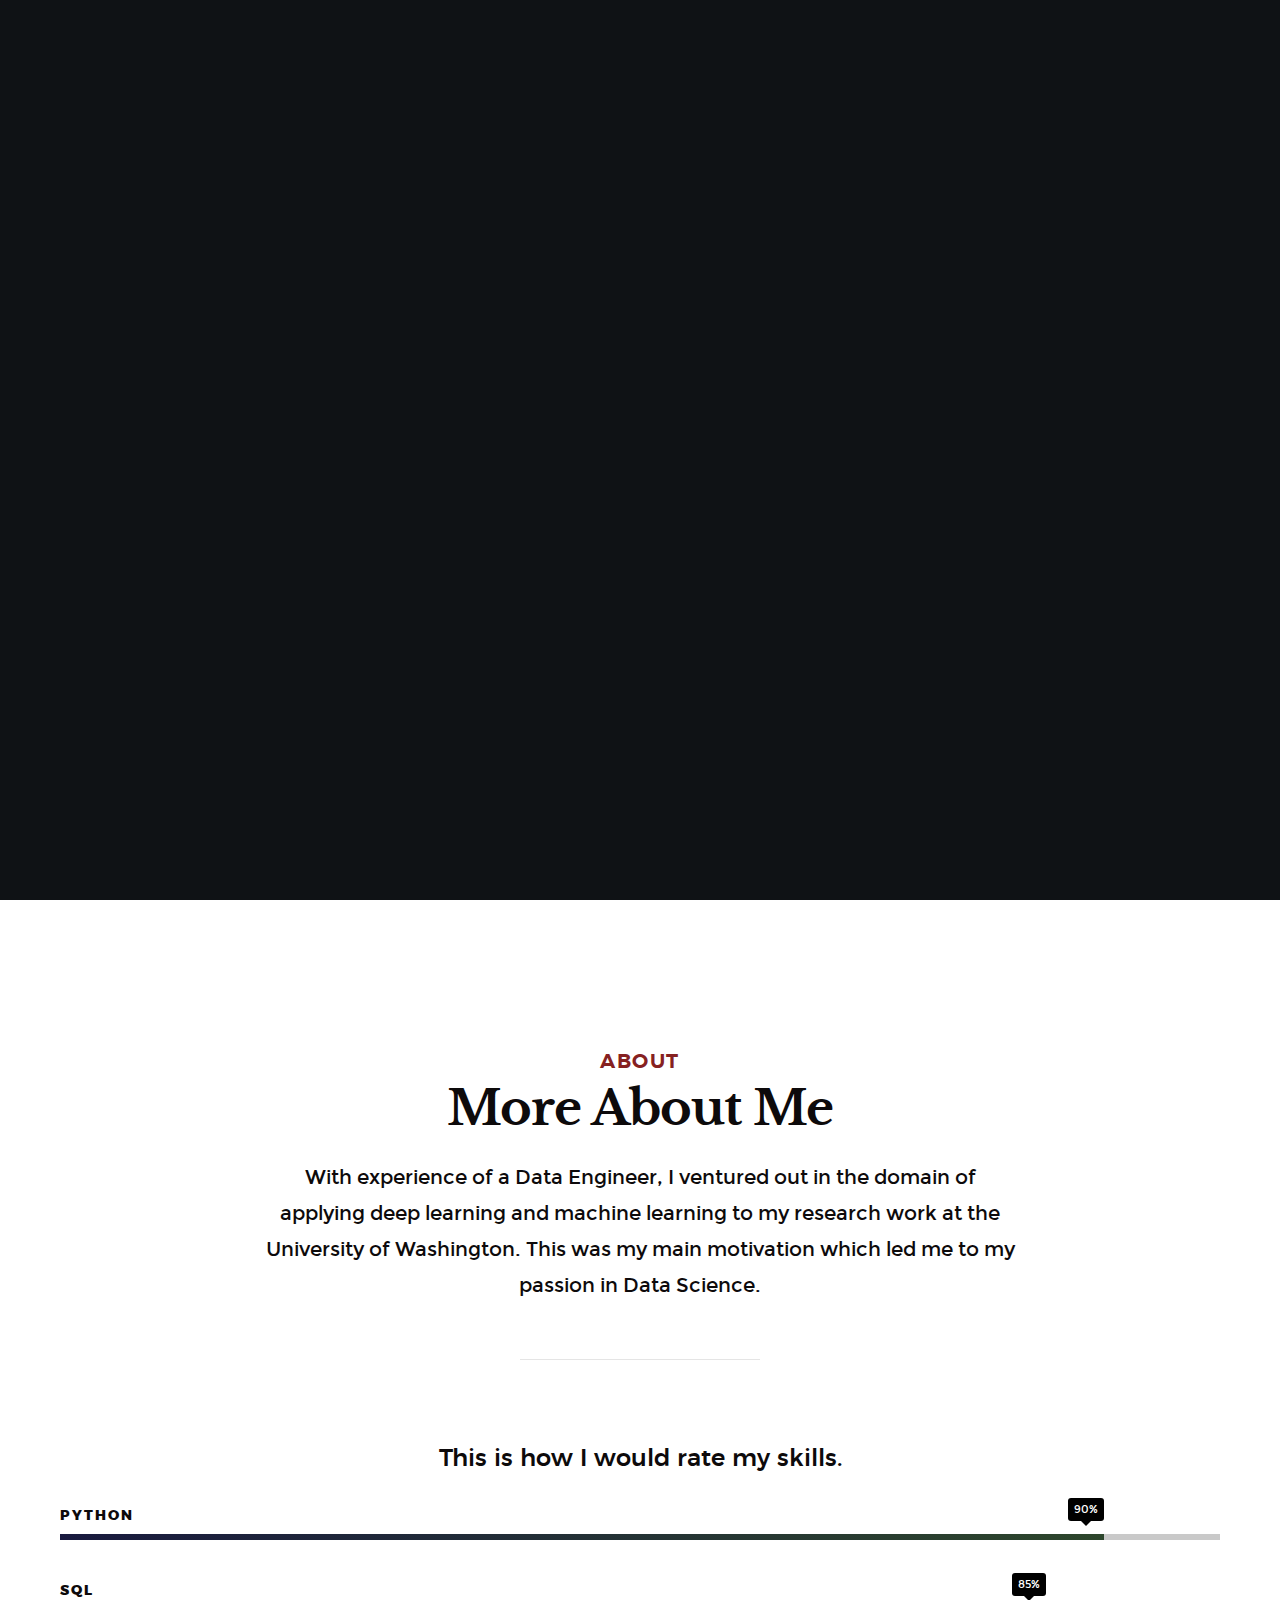
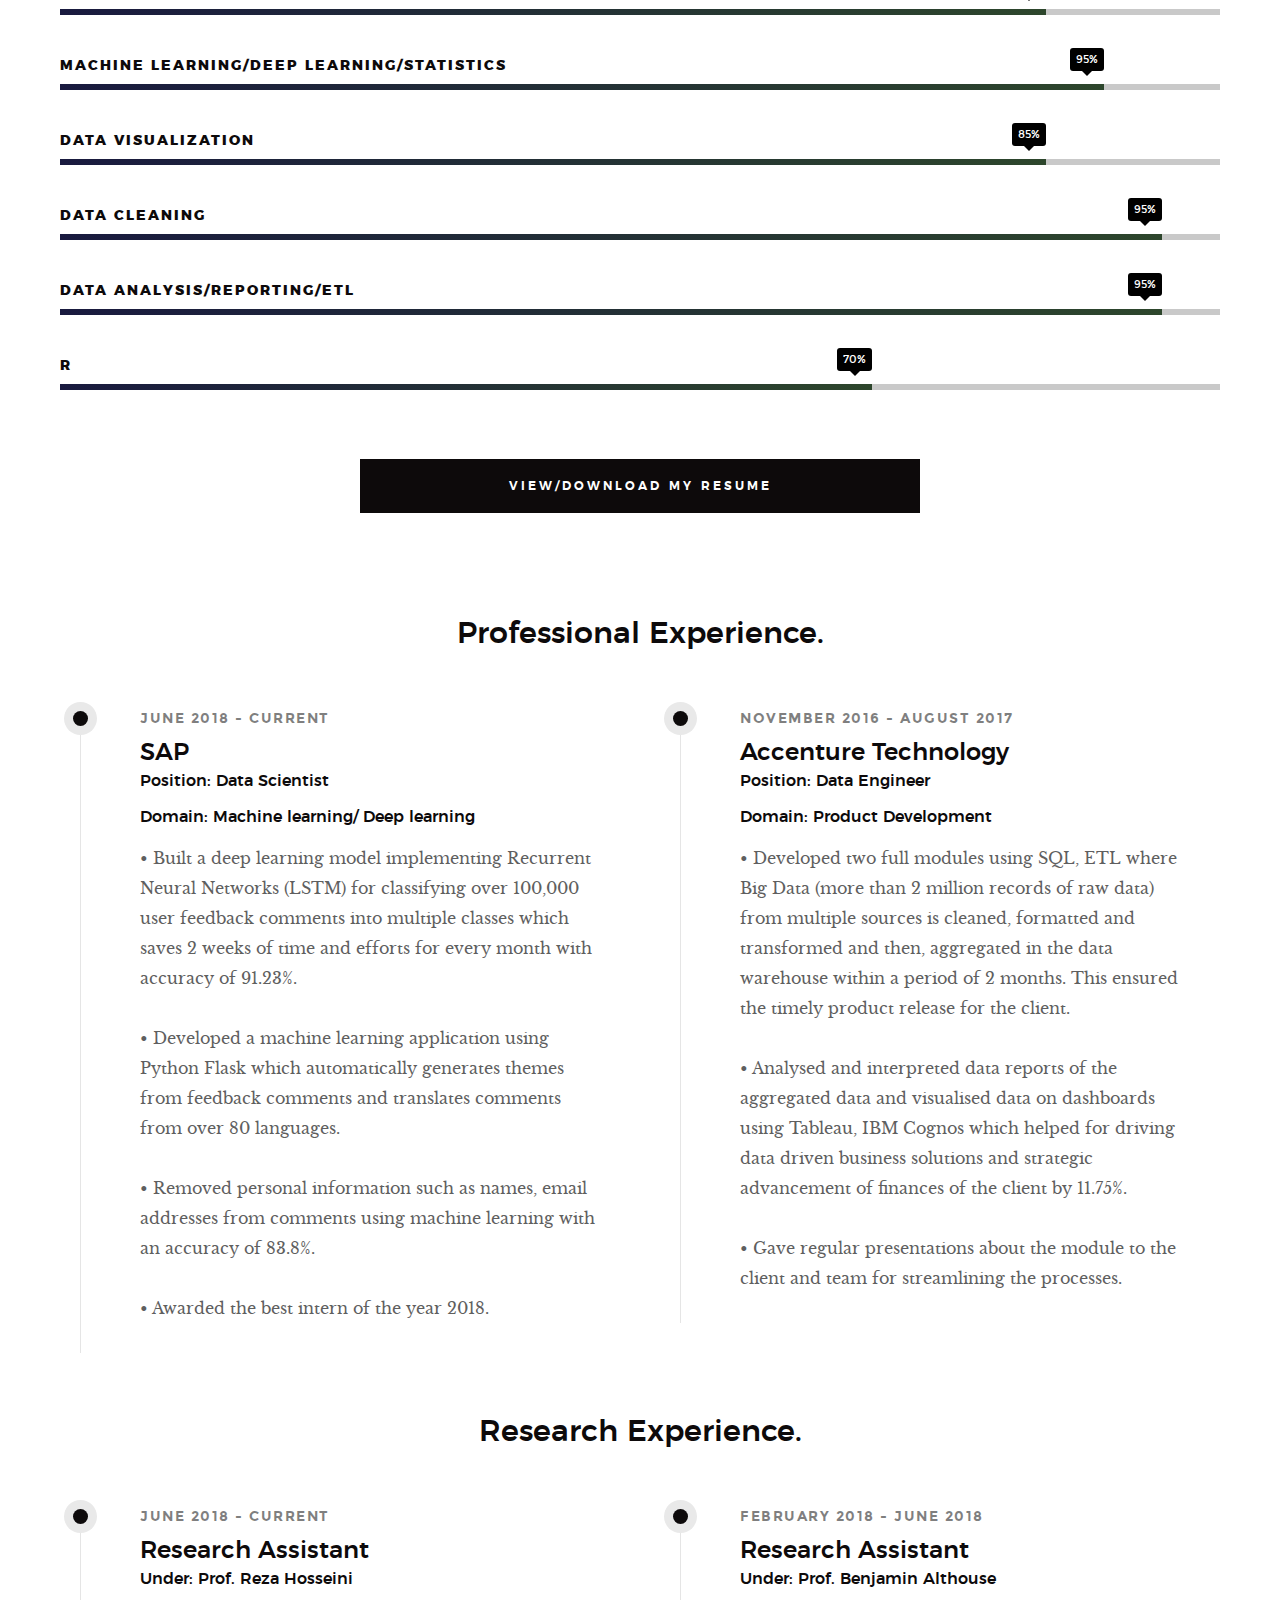
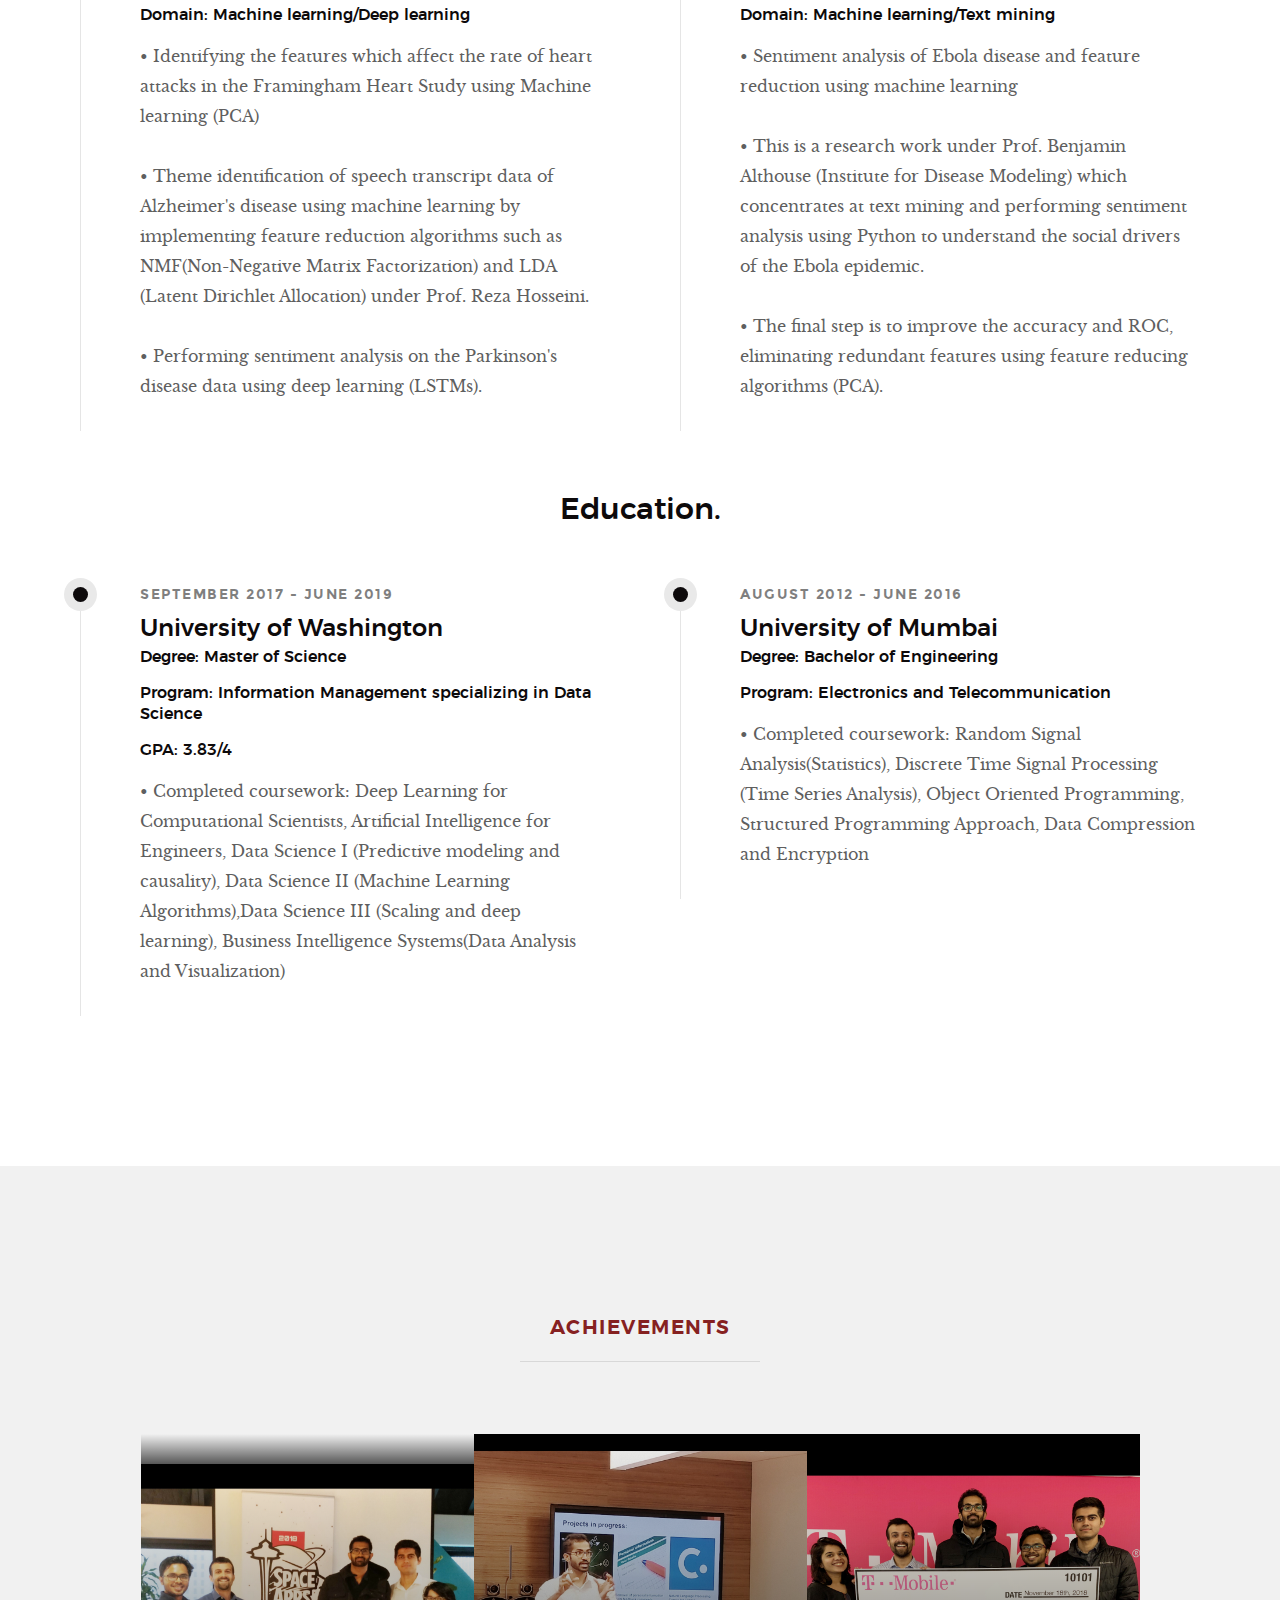
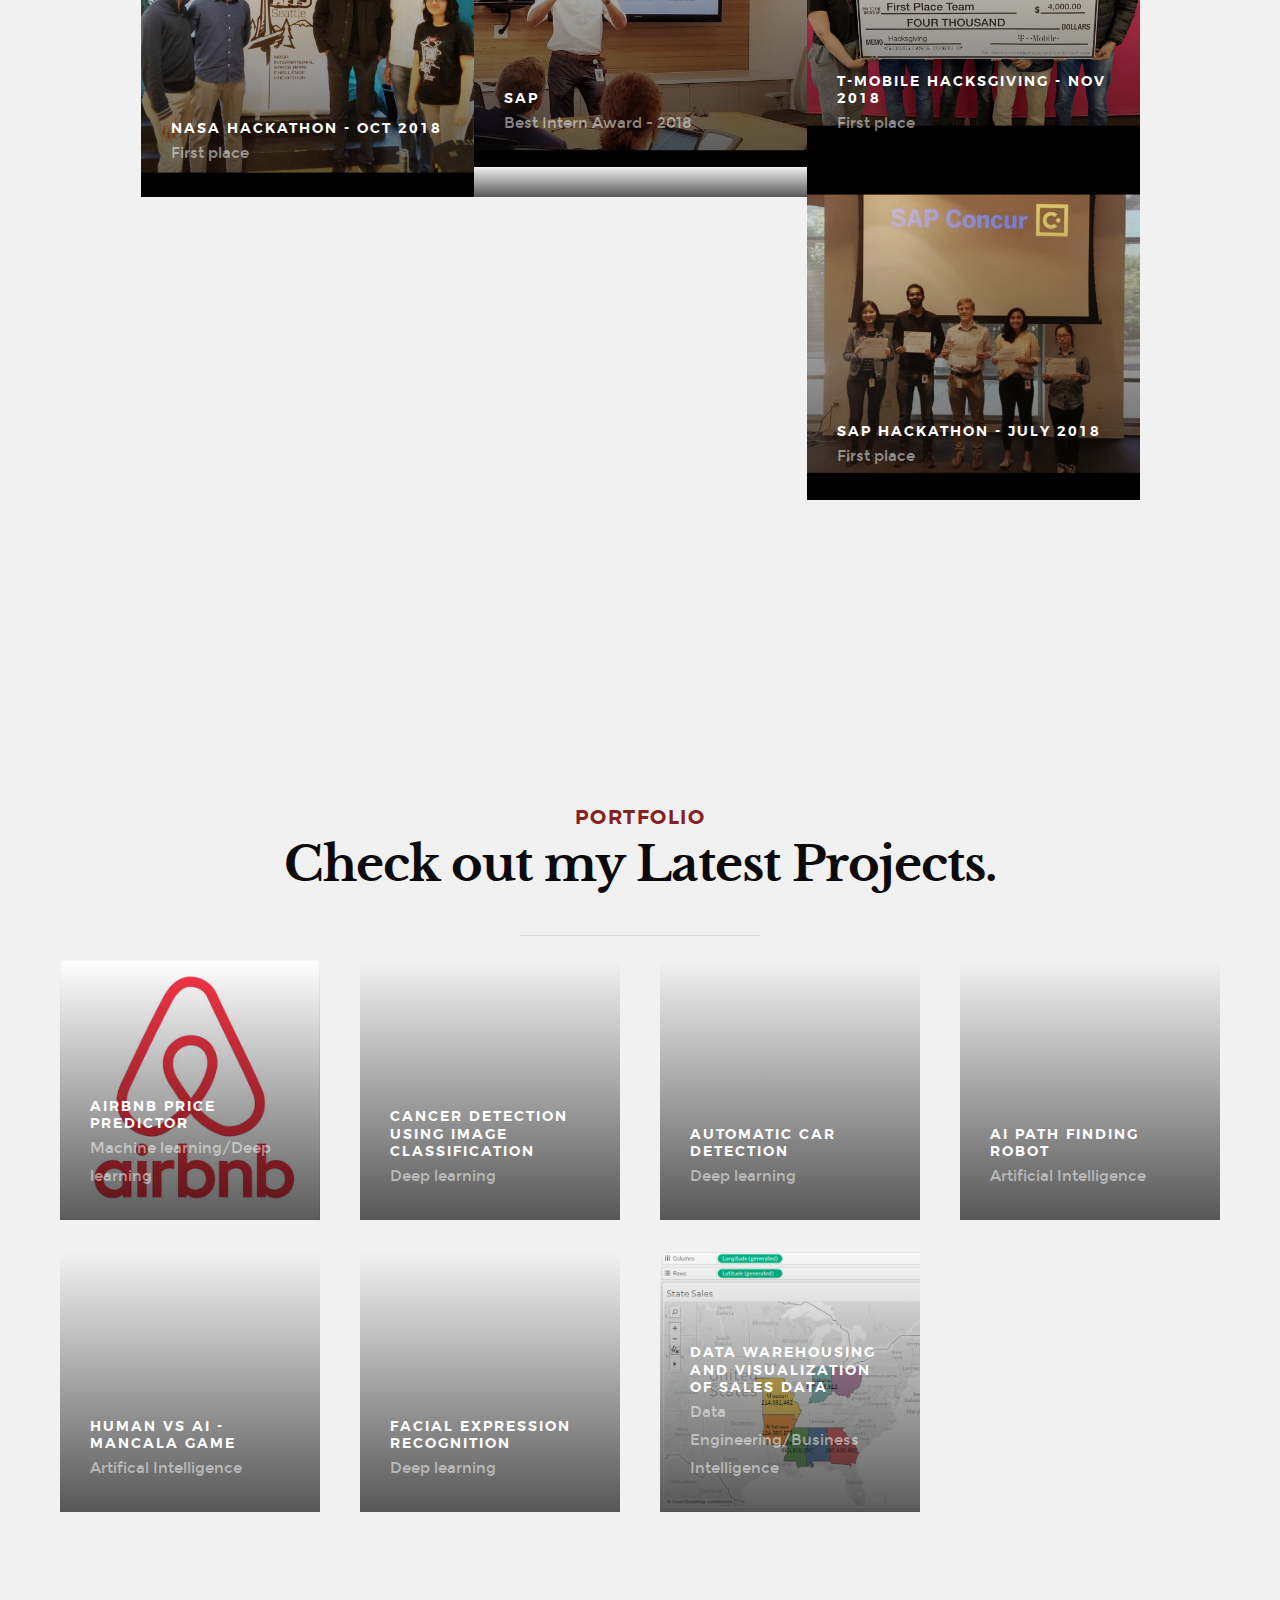
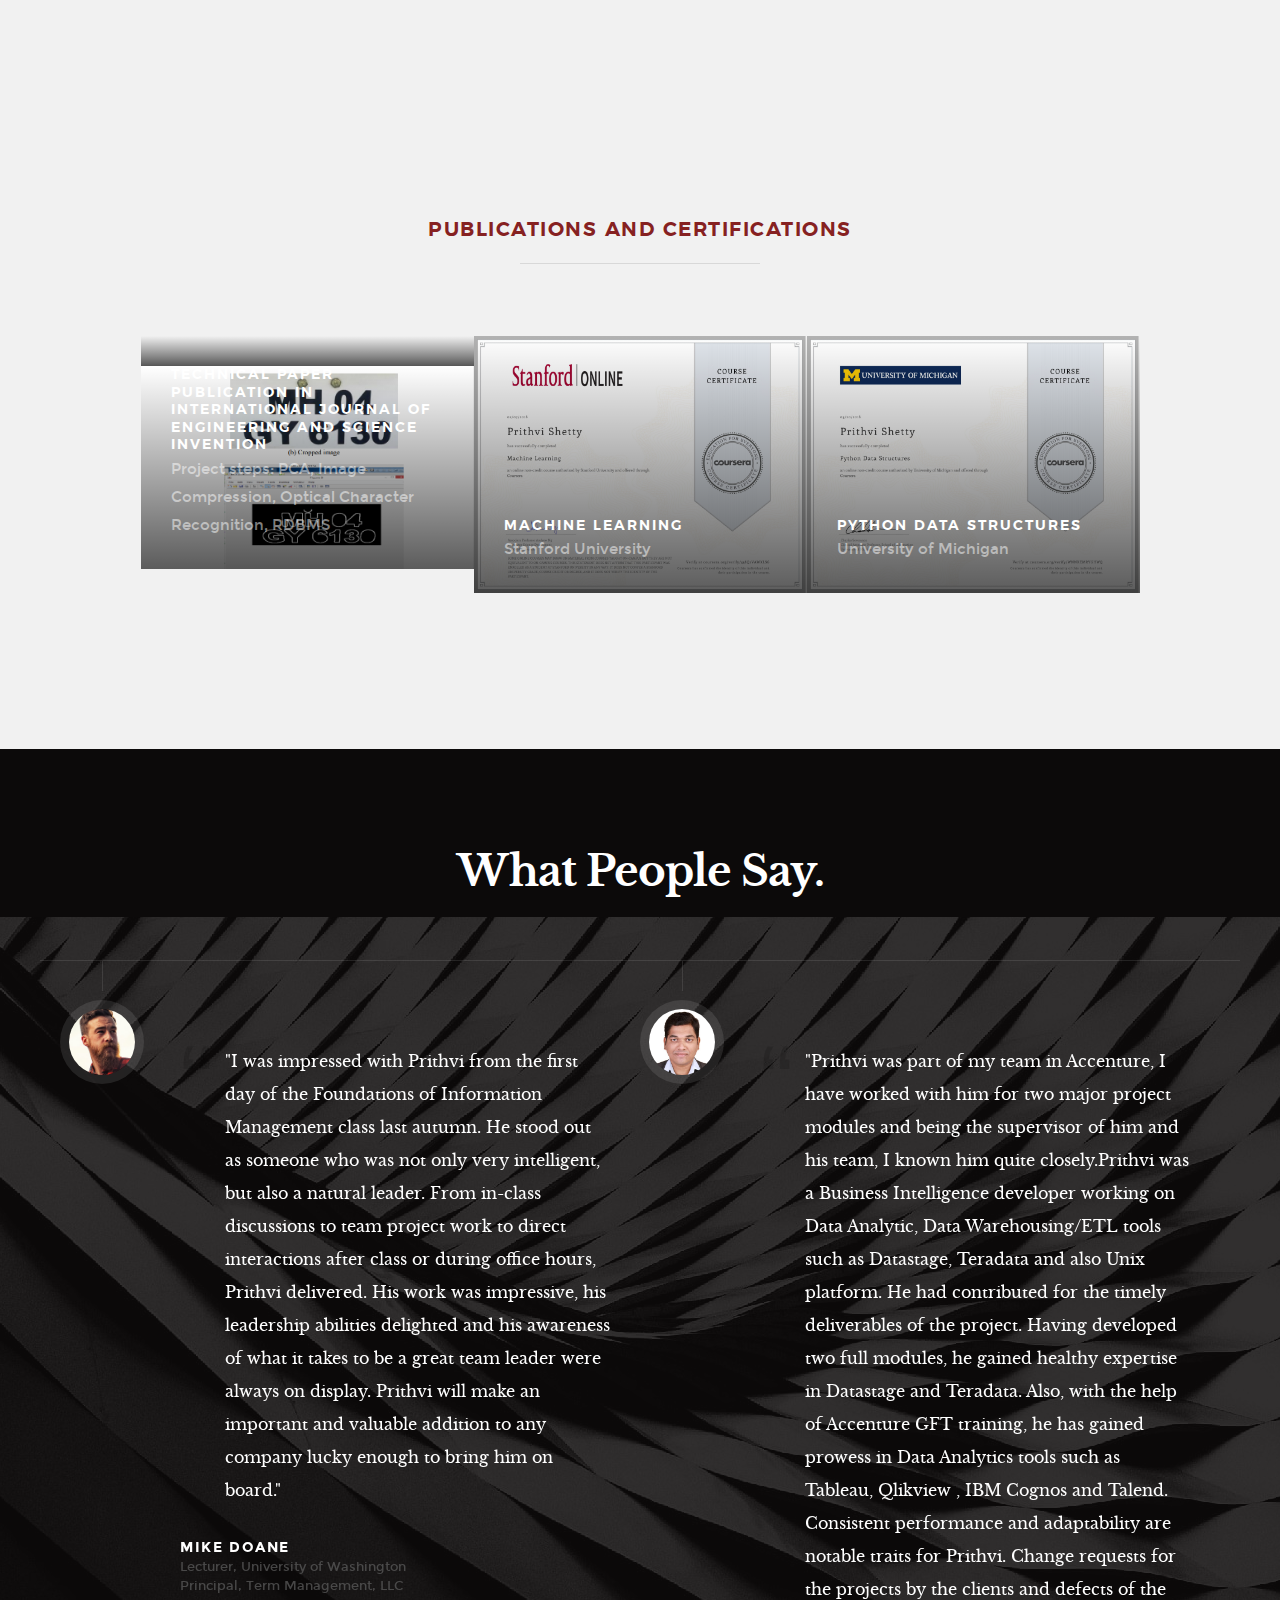
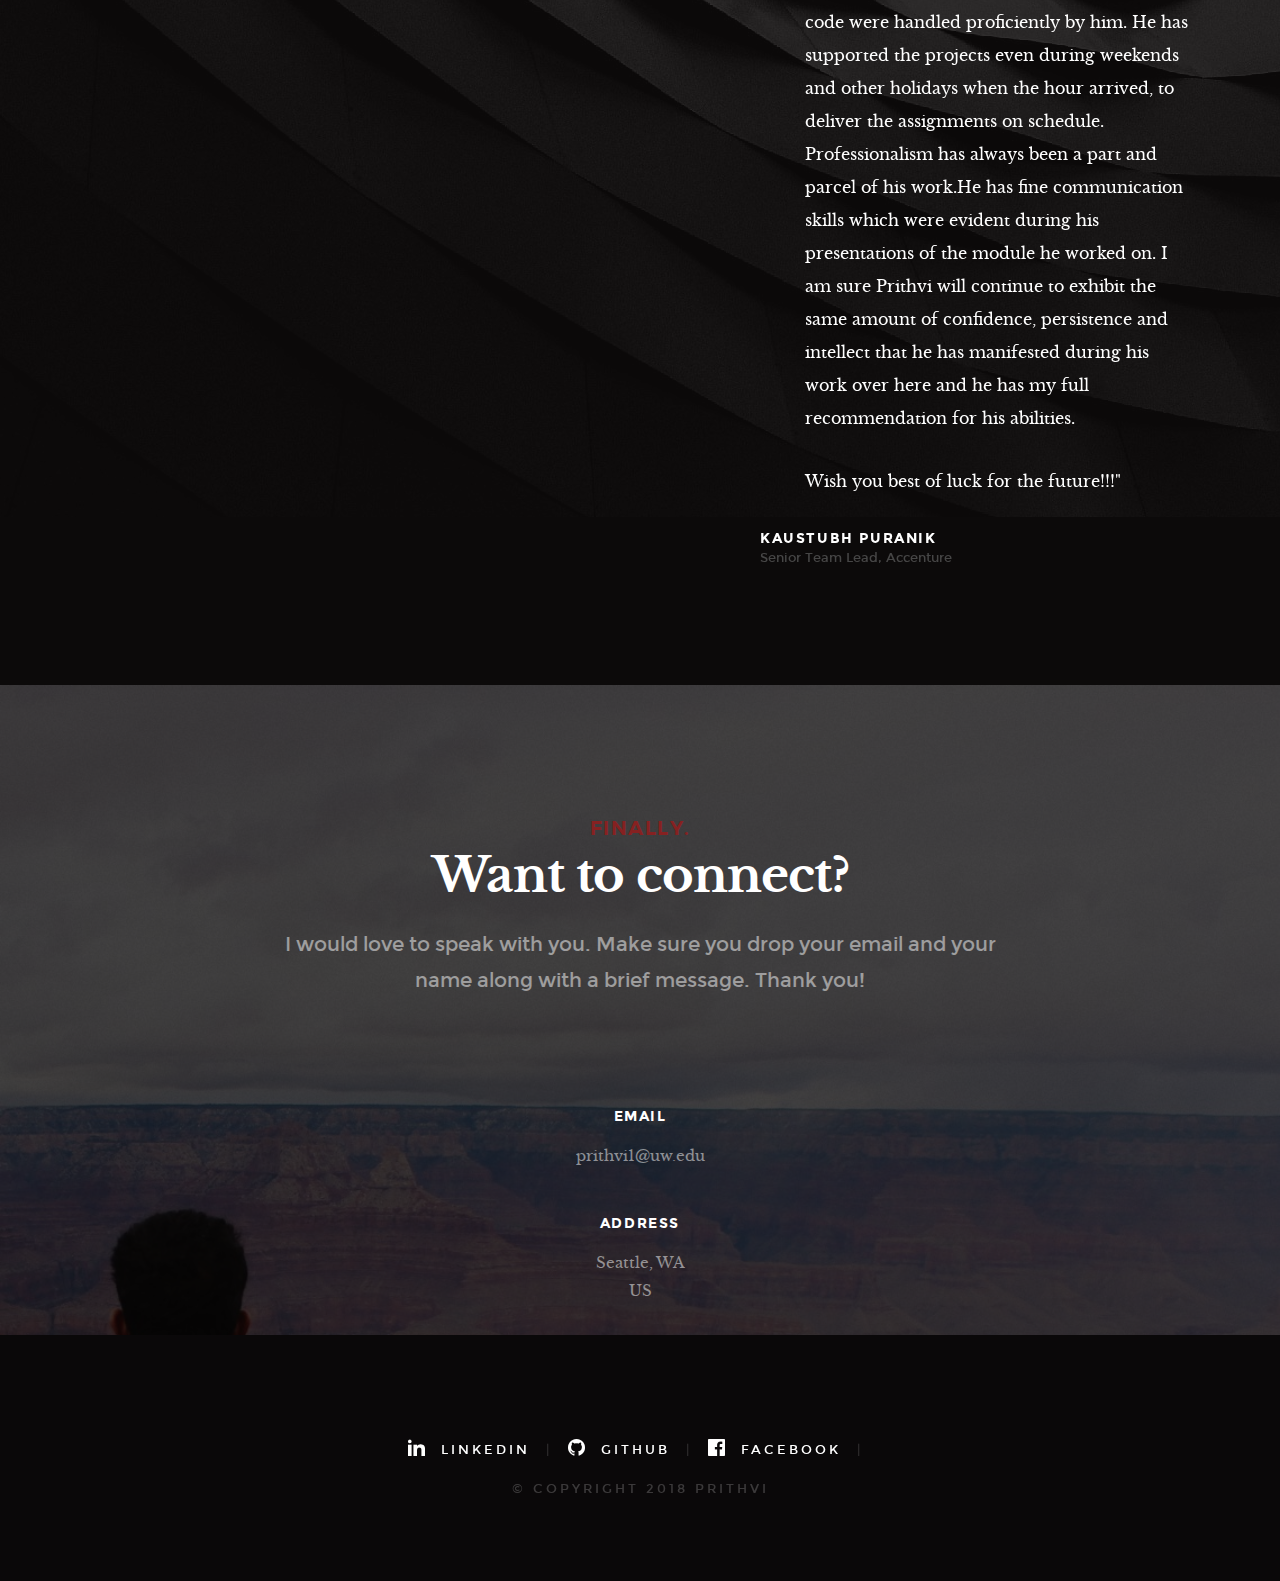
==== commit 8be5f48e: "Added latest resume 1/23" ====
--- a/index.html
+++ b/index.html
@@ -202,7 +202,7 @@
         <div class="row about-content about-content--buttons">
 
             <div class="col-six text-center btn-sec">
-                <a href="https://drive.google.com/open?id=1_F5nZVGzOjEj1Te4Fk_Gvuspud13OBm0"target="_blank" class="btn btn--primary full-width">View/Download My Resume</a>
+                <a href="https://drive.google.com/open?id=1wV2LRj81OLJ1kLZKhPIaL9yhe8KZJFyn"target="_blank" class="btn btn--primary full-width">View/Download My Resume</a>
             </div>
 
         </div> <!-- end about-content buttons -->
@@ -330,11 +330,11 @@
                             <p class="timeline__timeframe">September 2017 - June 2019</p>
                             <h3>University of Washington</h3>
                             <h5>Degree: Master of Science</h5>
-                            <h5>Program: Information Management</h5>
+                            <h5>Program: Information Management specializing in Data Science</h5>
                             <h5>GPA: 3.83/4</h5>
                         </div>
                         <div class="timeline__desc">
-                            <p>• Specializations: Data Science, Business Intelligence</p>
+                            
 			    <p>• Completed coursework: Deep Learning for Computational Scientists, Artificial Intelligence for Engineers, Data Science I (Predictive modeling and causality), Data Science II (Machine Learning Algorithms),Data Science III (Scaling and deep learning), Business Intelligence Systems(Data Analysis and Visualization) </p>
                         </div><!--End of timeline-->
                     </div> <!-- end timeline__block -->
@@ -392,6 +392,43 @@
                     <div class="item-folio">
 
                         <div class="item-folio__thumb">
+                            <a href="portfolio/husky100.png" class="thumb-link" title="Click for blog details" data-size="1050x700">
+                                <img src="portfolio/husky100.png" 
+                                     srcset="portfolio/husky10.jpg 1x, portfolio/husky10.jpg 2x" alt="">
+                                <span class="shadow-overlay"></span>
+                            </a>
+                        </div>
+
+                        <div class="item-folio__text">
+                            <h3 class="item-folio__title">
+                                University of Washington
+                            </h3>
+                            <p class="item-folio__cat">
+                                Husky 100 Award - 2019
+                            </p>
+                        </div>
+
+                        <a href="https://www.behance.net/" class="item-folio__project-link" title="See blog link">
+                            <i class="im im-link"></i>
+                        </a>
+
+                        <div class="item-folio__caption">
+                            <p>Honored for being selected among the best 100 students for 2019 in University of Washington</p>
+                            <p> What is Husky 100? 
+                            The Husky 100 recognizes 100 UW undergraduate and graduate students who are making the most of their time at the UW.</p>
+                            <p>Published school website: <a href="https://www.washington.edu/husky100/#name=prithvi-shetty"target="_blank">https://www.washington.edu/husky100/#name=prithvi-shetty</a></p>
+                        </div>
+
+                    </div> <!-- end item-folio -->
+                </div> <!-- end masonry__brick -->
+
+
+
+
+                <div class="masonry__brick">
+                    <div class="item-folio">
+
+                        <div class="item-folio__thumb">
                             <a href="portfolio/present.jpg" class="thumb-link" title="Click for blog details" data-size="1050x700">
                                 <img src="portfolio/present.jpg" 
                                      srcset="portfolio/present.jpg 1x, portfolio/present.jpg 2x" alt="">
@@ -425,7 +462,7 @@
                     <div class="item-folio">
 
                         <div class="item-folio__thumb">
-                            <a href="portfolio/hack33.jpeg" class="thumb-link" title="Click for further details" data-size="1500x800">
+                            <a href="portfolio/hack33.jpeg" class="thumb-link" title="Click for further details" data-size="1500x1000">
                                 <img src="portfolio/hack33.jpeg" 
                                      srcset="portfolio/hack3.jpg 1x,portfolio/hack3.jpg 2x" alt="">
                                 <span class="shadow-overlay"></span>
@@ -491,7 +528,40 @@
                 </div> <!-- end masonry__brick -->
 
 
-
+                                <div class="masonry__brick">
+                    <div class="item-folio">
+
+                        <div class="item-folio__thumb">
+                            <a href="portfolio/mobile.jpg" class="thumb-link" title="See detailed project" data-size="1050x700">
+                                <img src="portfolio/mobile.jpg" 
+                                     srcset="portfolio/mobile.jpg 1x, portfolio/mobile.jpg 2x" alt="">
+                                <span class="shadow-overlay"></span>
+                            </a>
+                        </div>
+
+                        <div class="item-folio__text">
+                            <h3 class="item-folio__title">
+                                SAP Hackathon - April 2019
+                            </h3>
+                            <p class="item-folio__cat">
+                                First place
+                            </p>
+                        </div>
+
+                        <a href="https://www.behance.net/" class="item-folio__project-link" title="See project link">
+                            <i class="im im-link"></i>
+                        </a>
+
+                        <div class="item-folio__caption">
+                            <p>Idea : Early detection of mobile application crashes.</p>
+
+                            <p>Product : Built a machine learning model for early detection of P1 scenarios</p>
+
+                         
+                        </div>
+
+                    </div> <!-- end item-folio -->
+                </div>  
 
 
                 <div class="masonry__brick">
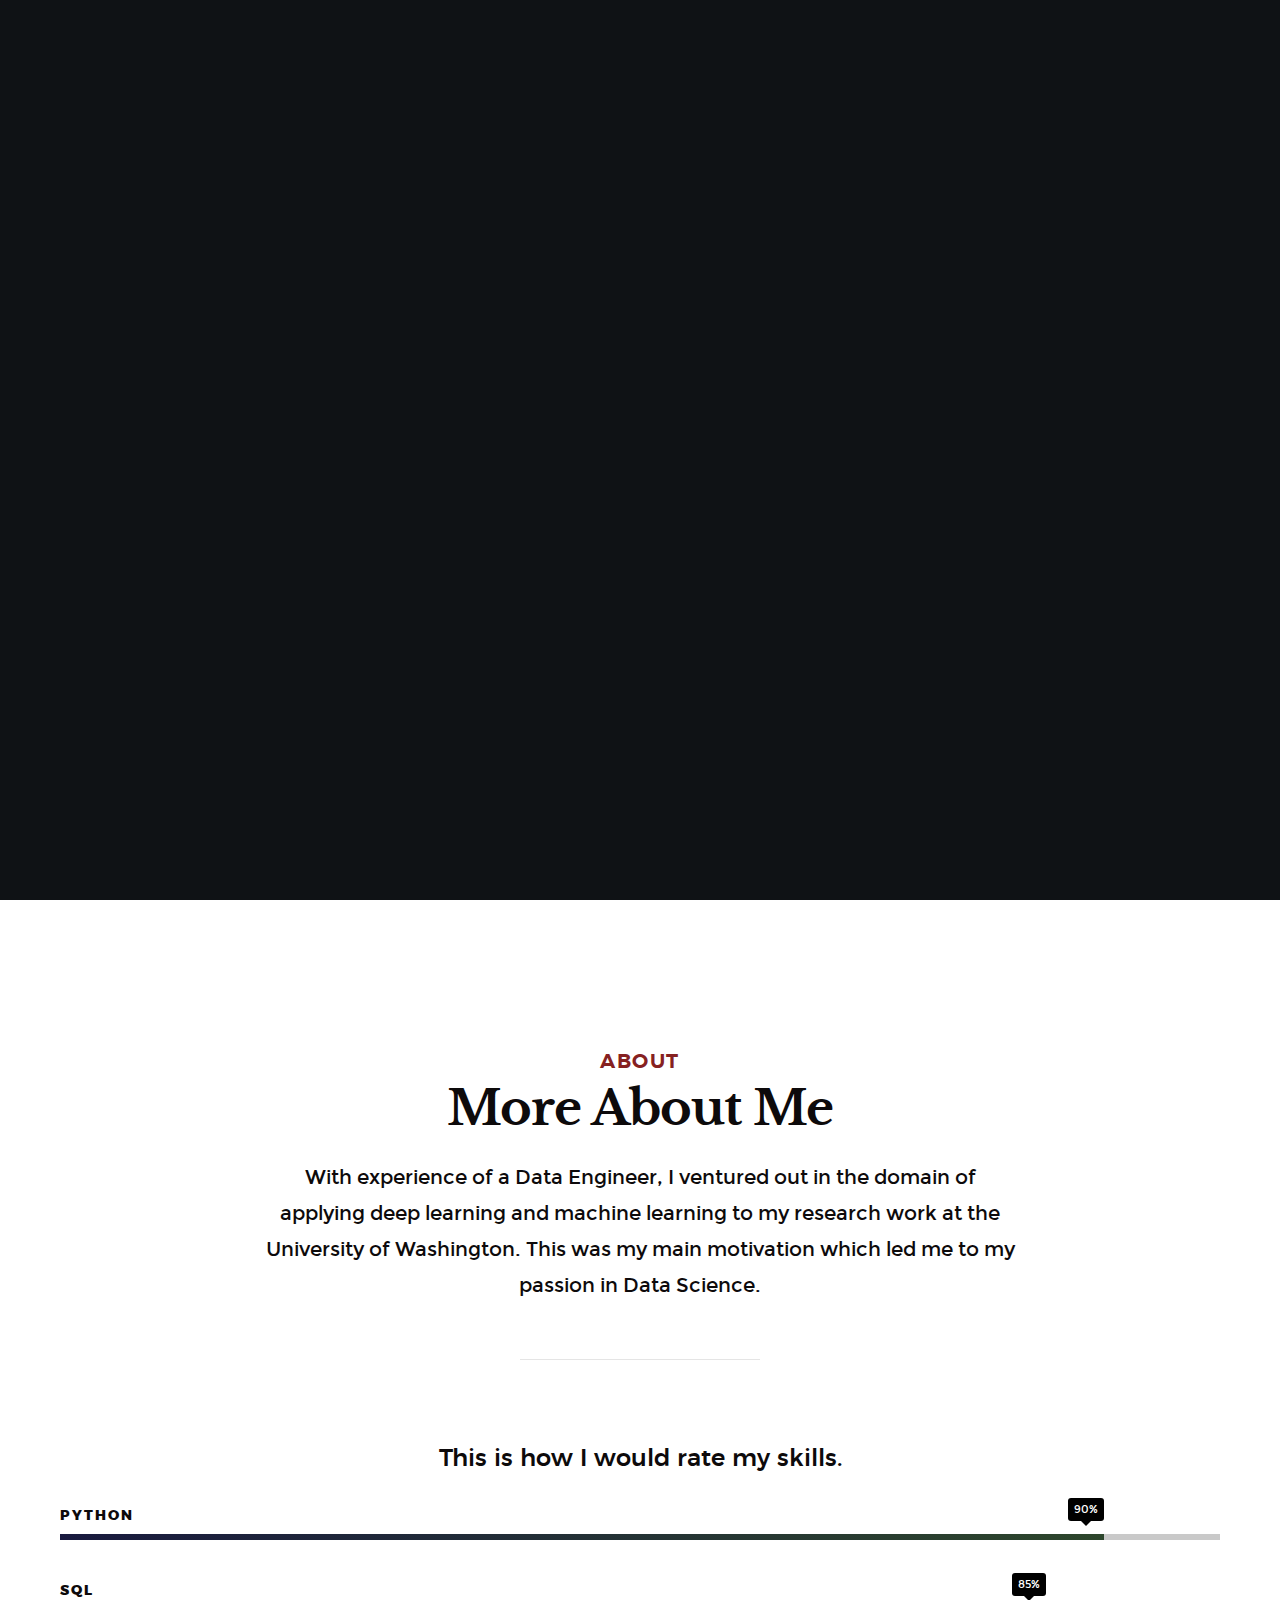
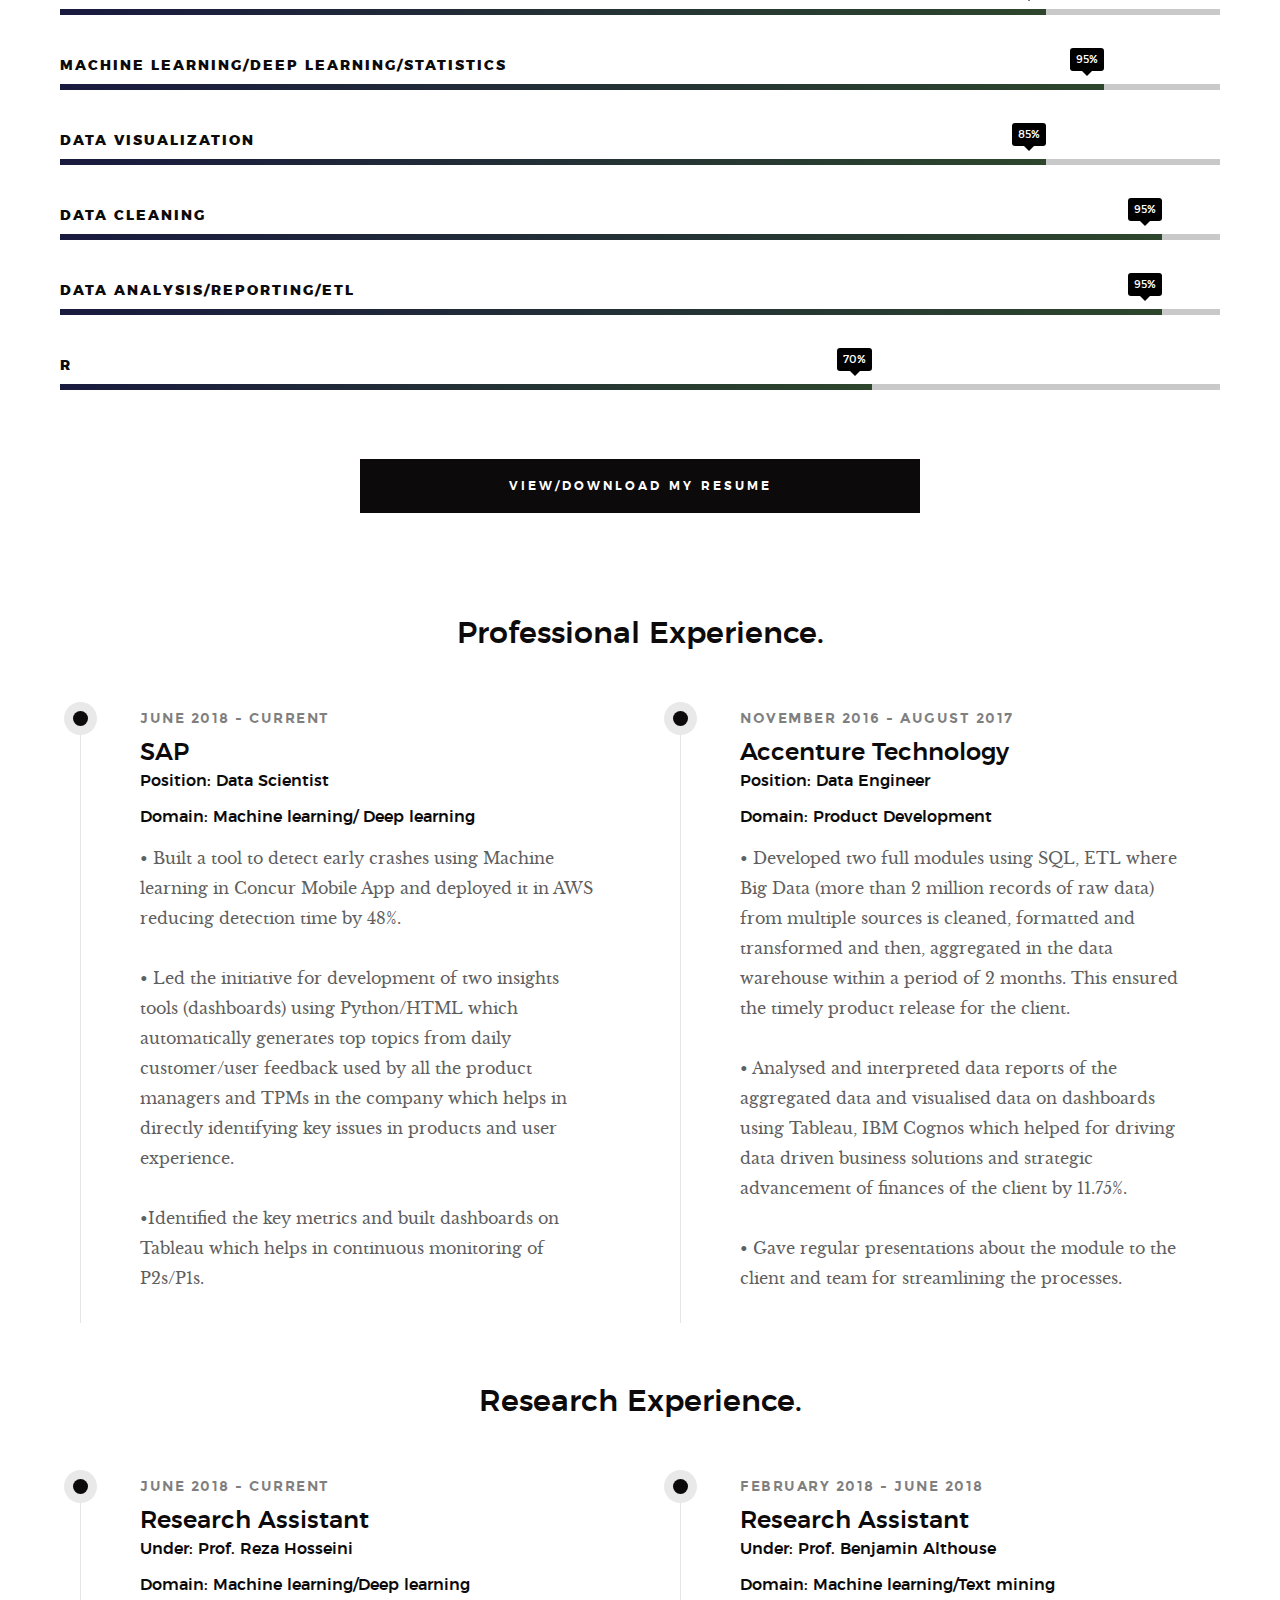
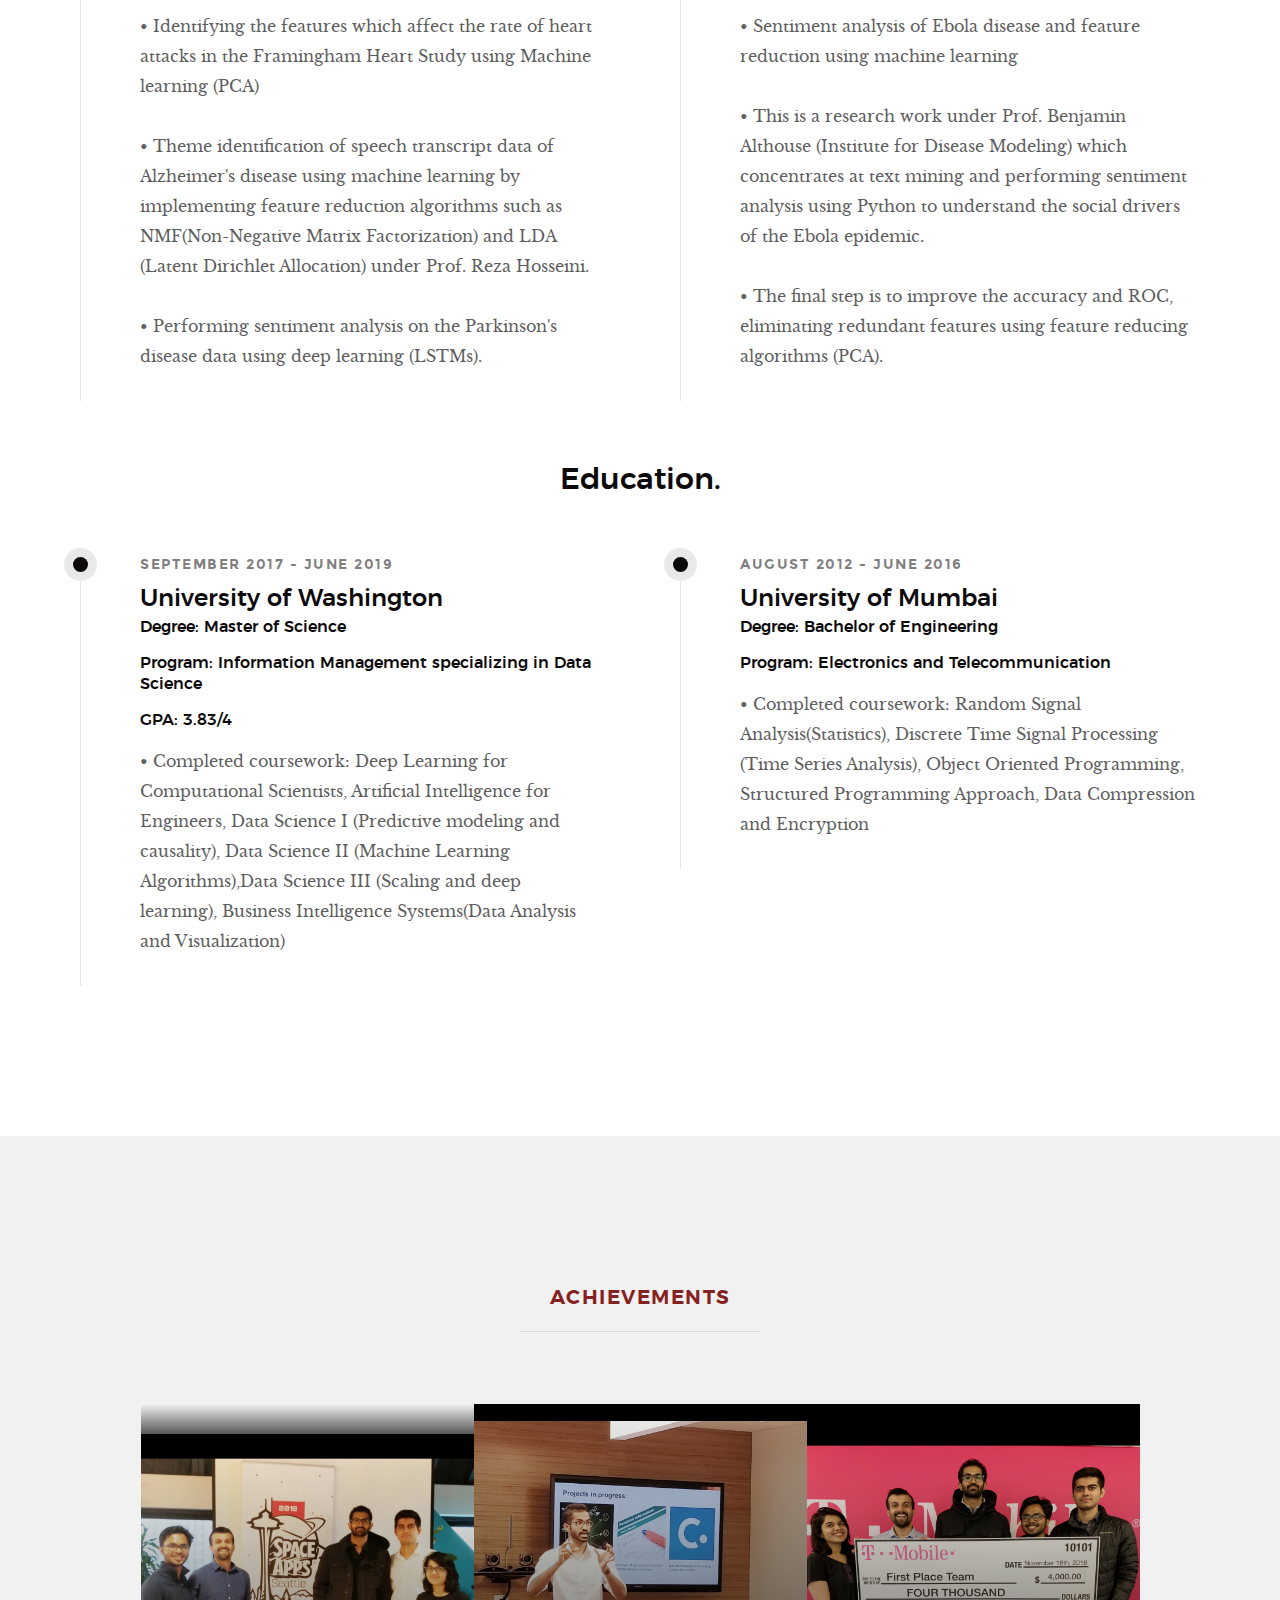
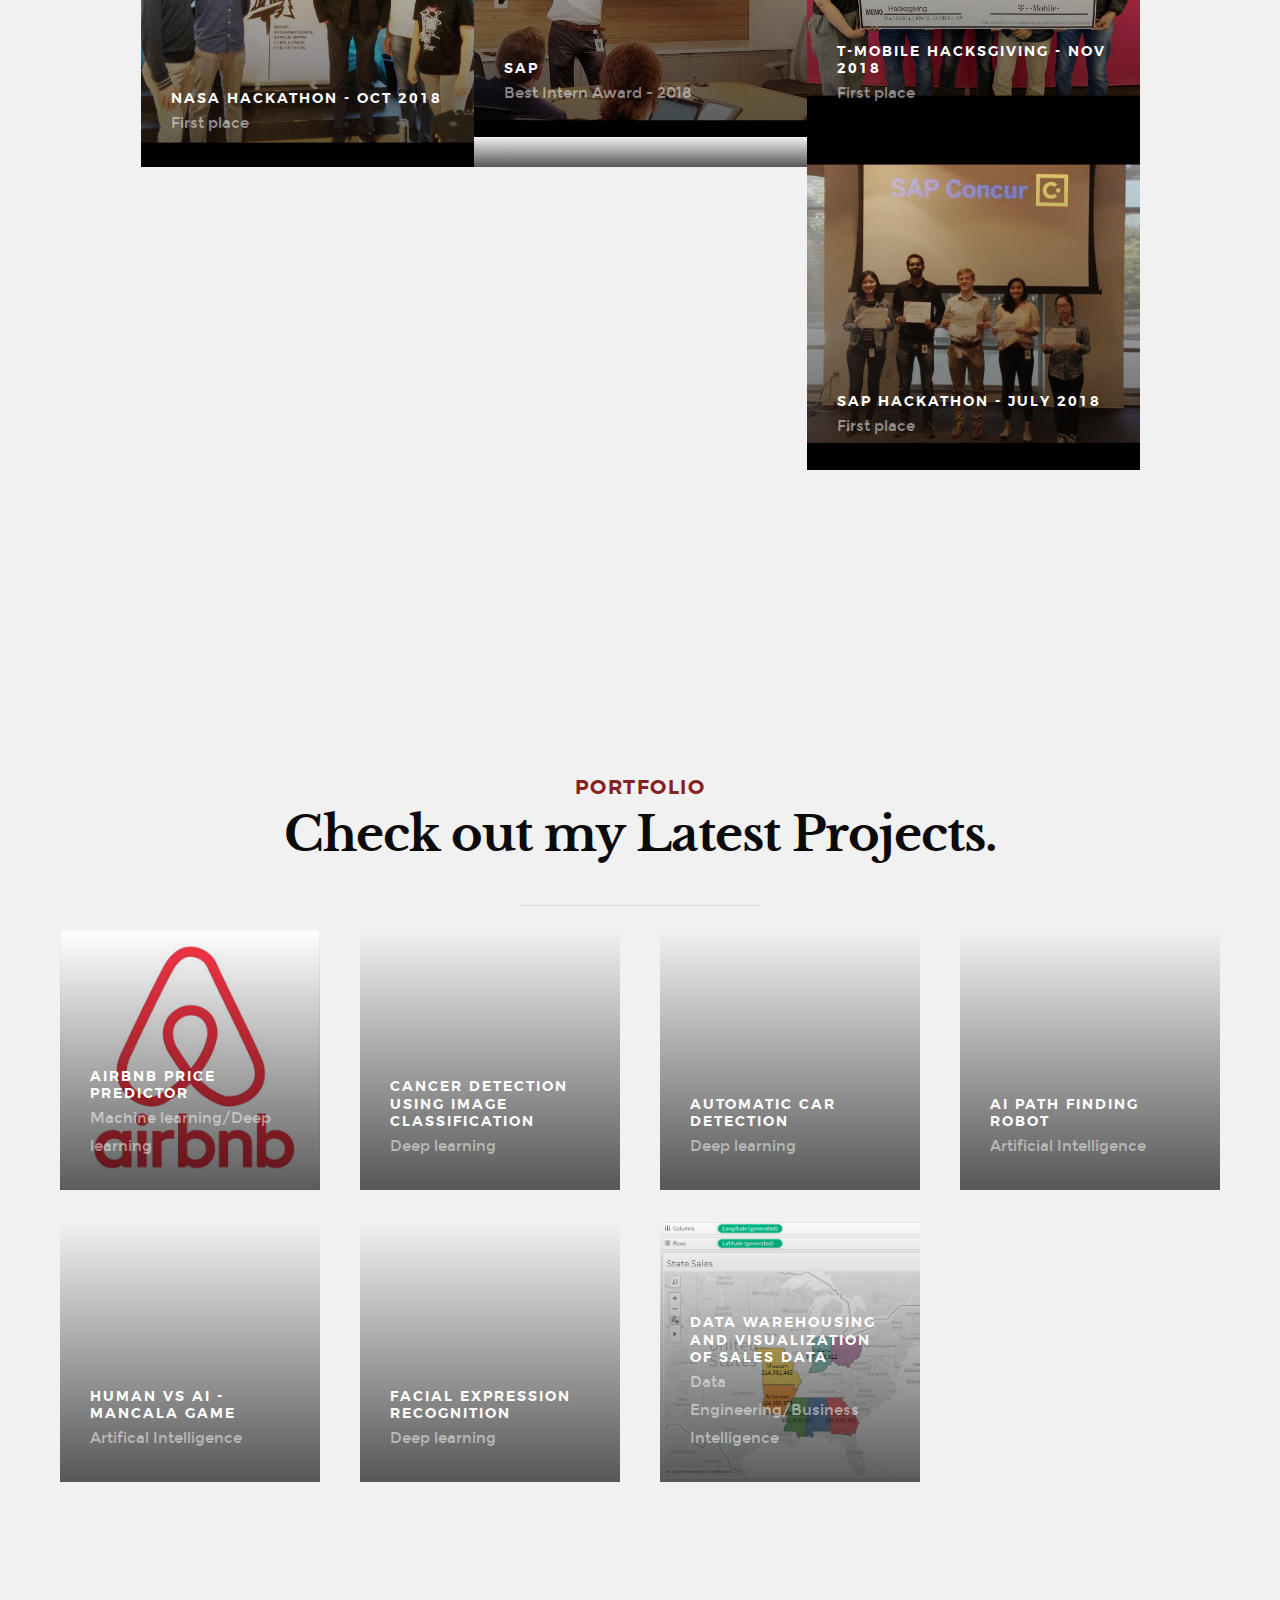
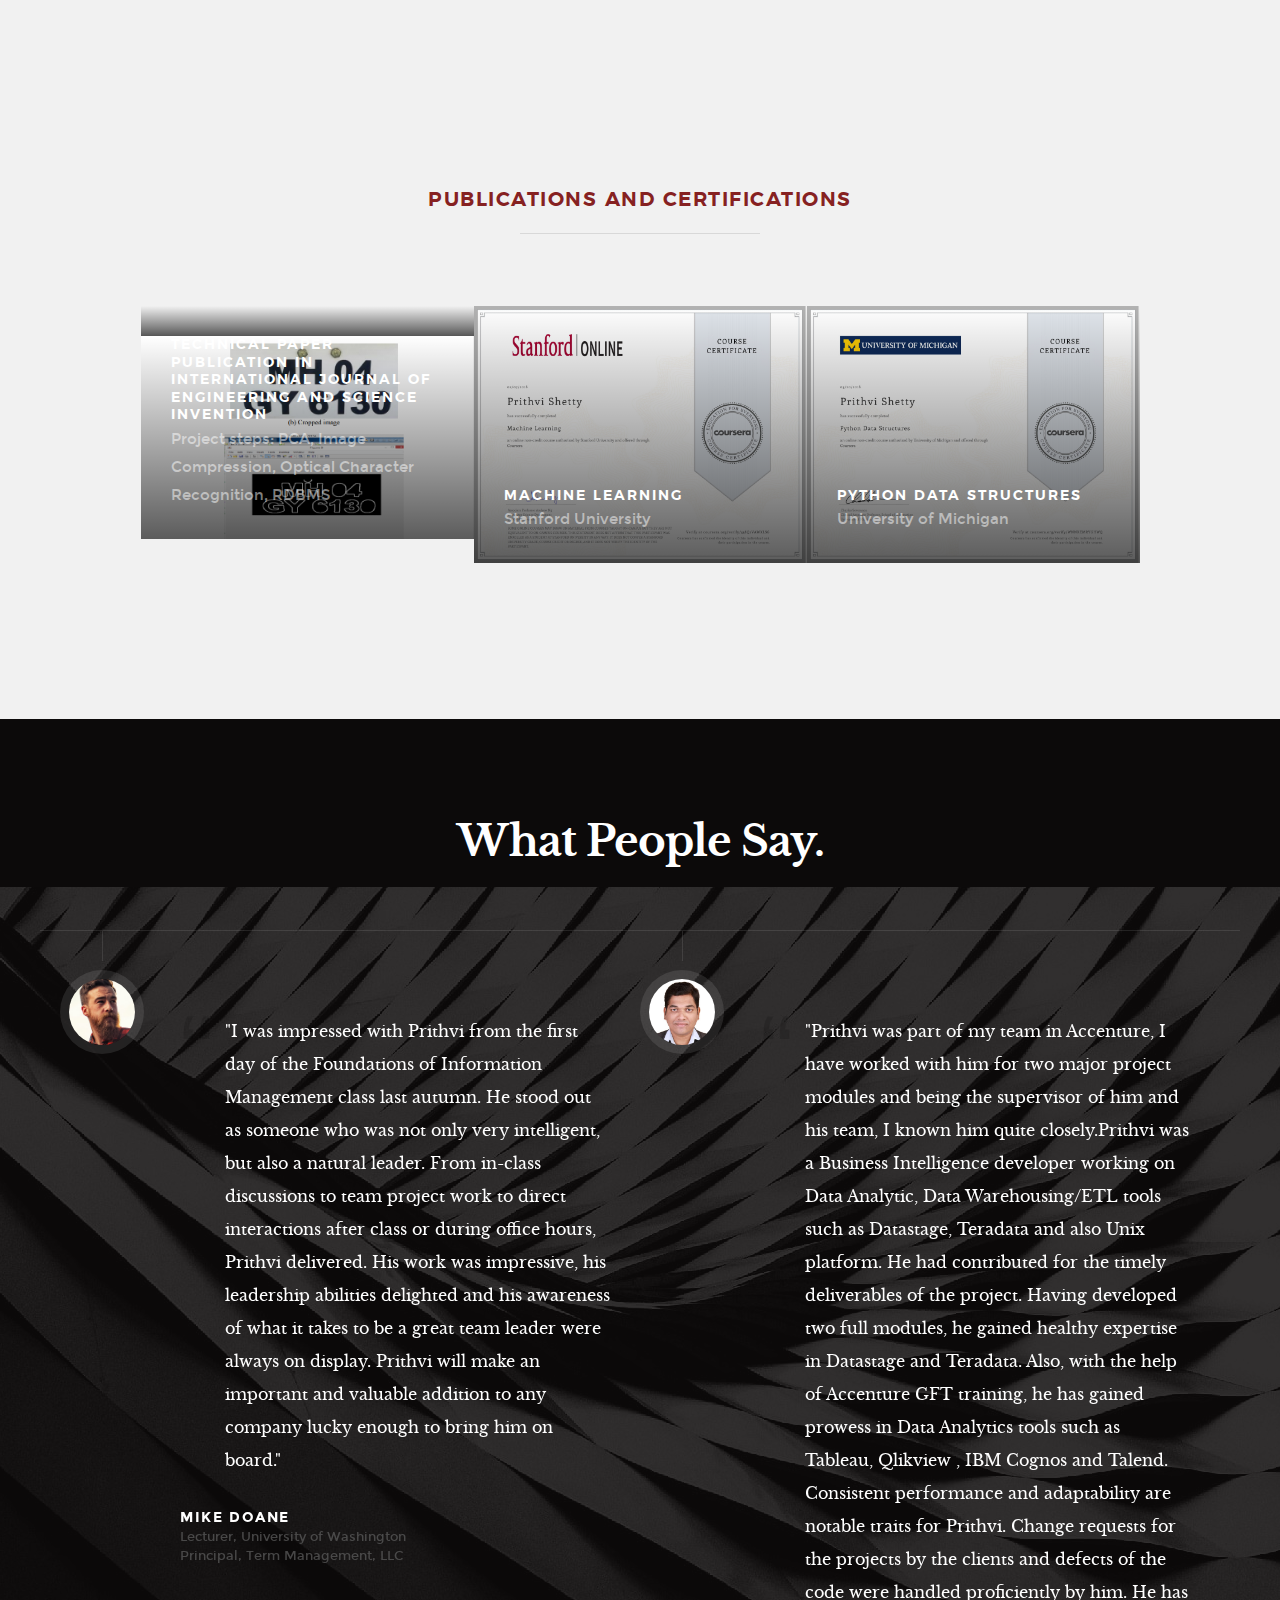
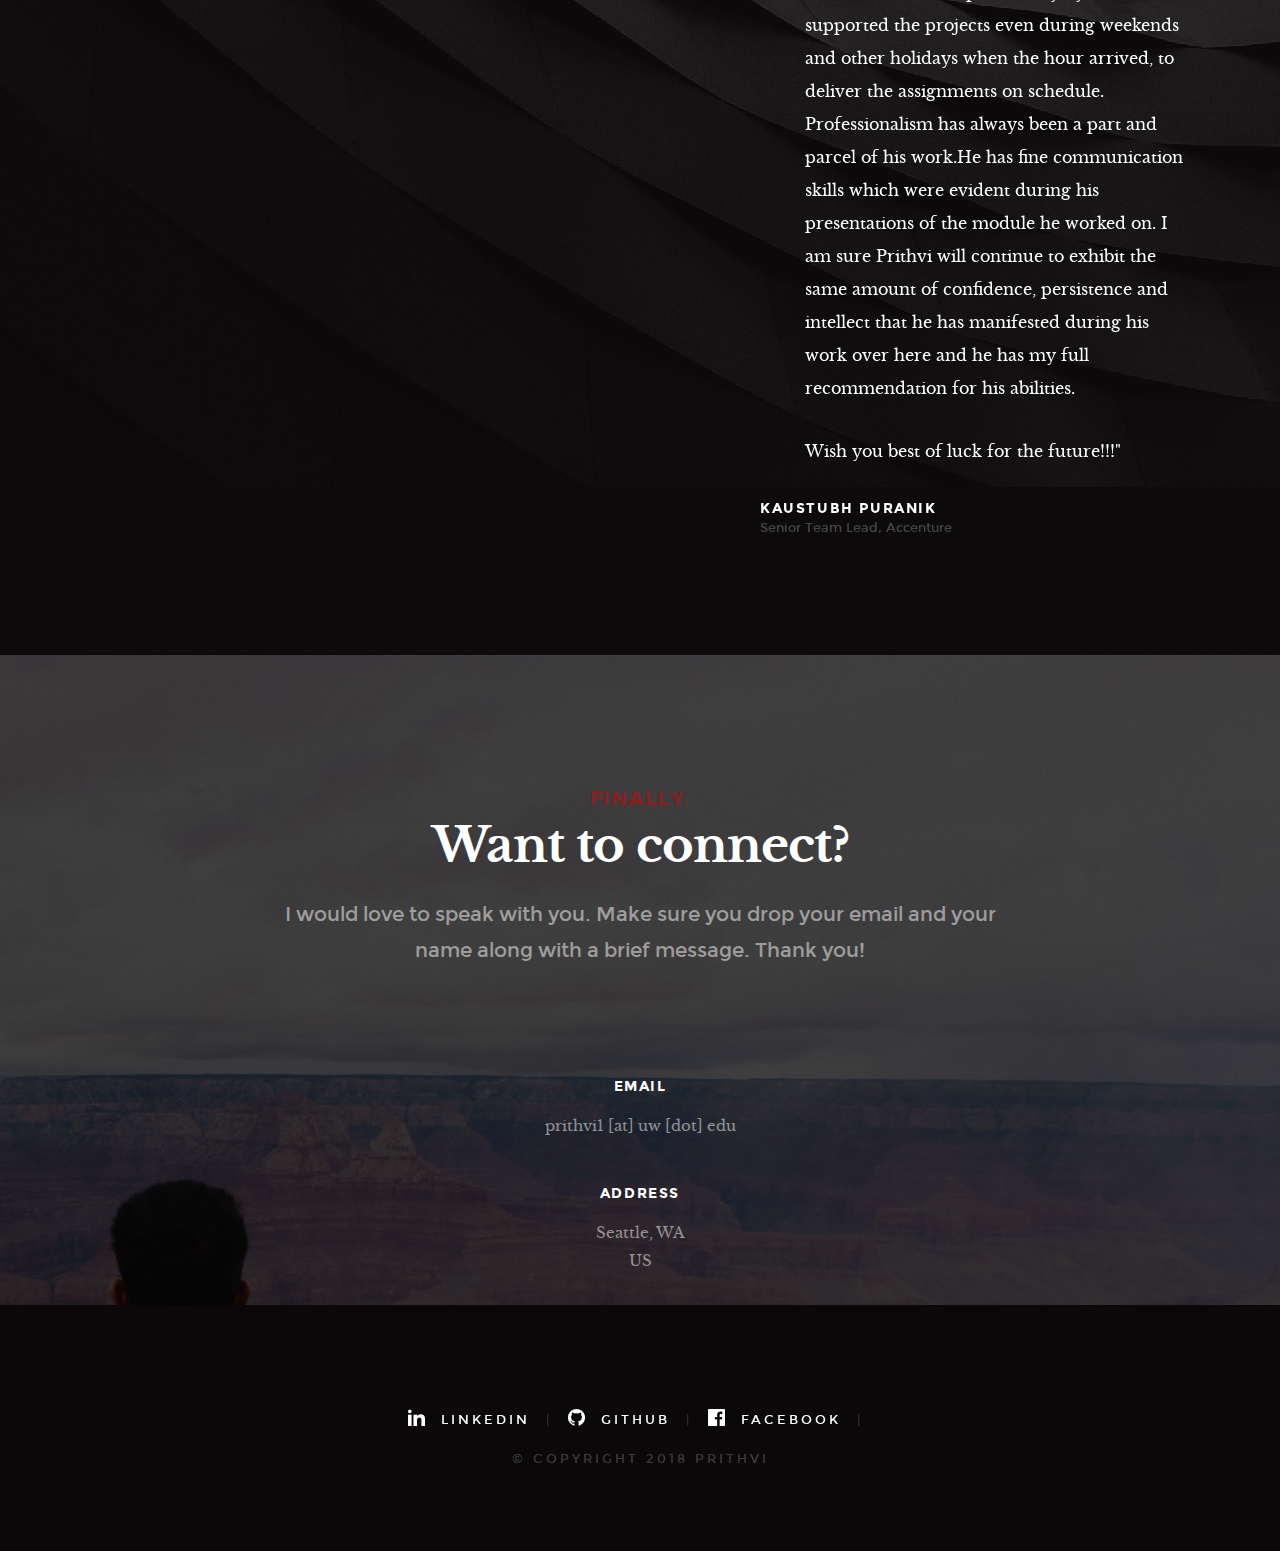
==== commit 5c1dace7: "Latest commit 7/19" ====
--- a/index.html
+++ b/index.html
@@ -88,9 +88,10 @@
 
                 <h2 style="color:white;">
                     I am Prithvi Shetty. <br>
-		    A Graduate student at the <br>
+            A graduate from the <br>
             University of Washington<br> 
-            specializing in Data Science.<br>
+            Currently, working as a <br>
+            Data Scientist at SAP.<br>
 		    Scroll down to know more!<br> 
                 </h4>
 
@@ -127,11 +128,7 @@
                 <a href="https://www.facebook.com/prithvi.shetty.942"target="_blank"><i class="im im-facebook" aria-hidden="true"></i><span>Facebook</span></a>
             </li>
             
-            <!--<li>
-                <a href="#"><i class="im im-pinterest" aria-hidden="true"></i><span>Pinterest</span></a>
-            </li>
-         
-        <!-- end home-social -->
+ 
     </section> <!-- end s-home -->
 
 
@@ -233,10 +230,12 @@
 
                         
                            
-<p>• Built a deep learning model implementing Recurrent Neural Networks (LSTM) for classifying over 100,000 user feedback comments into multiple classes which saves 2 weeks of time and efforts for every month with accuracy of 91.23%. </p>
-			    <p>• Developed a machine learning application using Python Flask which automatically generates themes from feedback comments and translates comments from over 80 languages.</p>
-<p>•  Removed personal information such as names, email addresses from comments using machine learning with an accuracy of 83.8%. </p>
-<p>• Awarded the best intern of the year 2018. </p>
+<p>• Built a tool to detect early crashes using Machine learning in Concur Mobile App and deployed it in AWS reducing
+detection time by 48%. </p>
+			    <p>• Led the initiative for development of two insights tools (dashboards) using Python/HTML which automatically
+generates top topics from daily customer/user feedback used by all the product managers and TPMs in the company
+which helps in directly identifying key issues in products and user experience. </p>
+<p>•Identified the key metrics and built dashboards on Tableau which helps in continuous monitoring of P2s/P1s. </p>
                         </div>
                     </div> <!-- end timeline__block -->
 </div><!--End of timeline-->
@@ -1023,101 +1022,10 @@
             </div> <!-- end testimonials__slider -->
 
 
-
-
-
-
-
-
-
-
-
         </div> <!-- end testimonials -->
 
     </div> <!-- end s-testimonials -->
 
-    <!-- blog
-    ================================================== -->
-    <!--<section id="blog" class="s-blog target-section">
-
-        <div class="row narrow section-intro has-bottom-sep">
-            <div class="col-full">
-                <h3>Journal</h3>
-                <h1>Latest From The Blog.</h1>
-                <p class="lead">Lorem ipsum Dolor adipisicing nostrud et aute. 
-                Excepteur amet commodo ea dolore irure esse Duis nulla sint fugiat cillum 
-                ullamco proident aliquip quis qui voluptate dolore veniam Ut laborum non est in officia.</p>
-            </div>
-        </div>
-
-        <div class="row blog-content">
-            <div class="col-full">
-
-                <div class="blog-list block-1-2 block-tab-full">
-                    <article class="col-block">
-                                
-                        <div class="blog-date">
-                            <a href="blog-single.html">Sept 16, 2017</a>
-                        </div>  
-                        
-                        <h2 class="h01"><a href="blog-single.html">The 10 Golden Rules of Clean Simple Design.</a></h2>
-                        <p>
-                        Vestibulum ac diam sit amet quam vehicula elementum sed sit amet dui. Pellentesque in ipsum id orci porta dapibus. Donec sollicitudin molestie malesuada. Vivamus magna justo, lacinia eget consectetur sed, convallis at tellus. Cras ultricies ligula sed magna dictum porta. Sed porttitor lectus nibh..
-                        </p>
-
-                        <div class="blog-cat">
-                                <a href="blog.html">Branding</a><a href="blog.html">Design</a>
-                        </div>
-
-                        
-                    </article>
-                    <article class="col-block">
-                                
-                        <div class="blog-date">
-                            <a href="blog-single.html">Sept 15, 2017</a>
-                        </div>  
-                        
-                        <h2 class="h01"><a href="blog-single.html">Photography Can Improve Your Graphic Design.</a></h2>
-                        <p>
-                        Vestibulum ac diam sit amet quam vehicula elementum sed sit amet dui. Pellentesque in ipsum id orci porta dapibus. Donec sollicitudin molestie malesuada. Vivamus magna justo, lacinia eget consectetur sed, convallis at tellus. Cras ultricies ligula sed magna dictum porta. Sed porttitor lectus nibh..
-                        </p>
-
-                        <div class="blog-cat">
-                            <a href="blog.html">Photography</a>
-                        </div>
-
-                        
-                    </article>
-                    <article class="col-block">
-                        
-                        <div class="blog-date">
-                            <a href="blog-single.html">Sept 14, 2017</a>
-                        </div>
-
-                        <h2 class="h01"><a href="blog-single.html">Workspace Design Trends and Ideas.</a></h2>
-                        <p>
-                        Vestibulum ac diam sit amet quam vehicula elementum sed sit amet dui. Pellentesque in ipsum id orci porta dapibus. Donec sollicitudin molestie malesuada. Vivamus magna justo, lacinia eget consectetur sed, convallis at tellus. Cras ultricies ligula sed magna dictum porta. Sed porttitor lectus nibh dolore irure esse Duis nulla sint.
-                        </p>
-
-                        <div class="blog-cat">
-                            <a href="blog.html">Branding</a><a href="blog.html">Wordpress</a>
-                        </div>
-                    </article>
-                    <article class="col-block">
-                        
-                        <div class="blog-date">
-                            <a href="blog-single.html">Sept 12, 2017</a>
-                        </div>    
-                        <h2 class="h01"><a href="blog-single.html">Using Patterns in your Branding.</a></h2>
-                        <p>
-                        Vestibulum ac diam sit amet quam vehicula elementum sed sit amet dui. Pellentesque in ipsum id orci porta dapibus. Donec sollicitudin molestie malesuada. Vivamus magna justo, lacinia eget consectetur sed, convallis at tellus. Cras ultricies ligula sed magna dictum porta. Sed porttitor lectus nibh.
-                        </p>
-
-                        <div class="blog-cat">
-                            <a href="blog.html">Design</a><a href="blog.html">Branding</a>
-                        </div>
-                    </article>
-                </div> <!-- end blog-list -->
 
             </div> <!-- end col-full -->
         </div> <!-- end blog-content -->
@@ -1125,67 +1033,10 @@
     </section> <!-- end s-blog -->
 
 
-    <!-- s-cta
-    ================================================== -->
-    <!--<section class="s-cta">
-        
-        <div class="row narrow cta">
-
-            <div class="col-full cta__content">
-
-                <h2 class="h01"><a href="http://www.dreamhost.com/r.cgi?287326|STYLESHOUT">Styleshout Recommends Dreamhost.</a></h2>
-
-                <p class="lead">
-                Looking for an awesome and reliable webhosting? Try <a href="http://www.dreamhost.com/r.cgi?287326|STYLESHOUT">DreamHost</a>.
-                Get <span>$50 off</span> when you sign up with the promocode <span>styleshout</span>.
-                </p>
-
-                <div class="cta__action">
-                    <a class="btn btn--primary btn--large" href="http://www.dreamhost.com/r.cgi?287326|STYLESHOUT">Sign Up Now</a>
-                </div>	
-
-            </div>
-
-        </div> <!-- end cta -->
+
         
     </section>
 
-
-    <!-- s-stats
-    ================================================== -->
-    <!--<section id="stats" class="s-stats">
-        <div class="row block-1-4 block-tab-1-2 block-mob-full stats">
-
-            <div class="col-block stats__col ">
-                <div class="stats__count">
-                    128
-                </div>
-                <h4>Awards Received</h4>
-            </div>
-            <div class="col-block stats__col">
-                <div class="stats__count">
-                    1500
-                </div>
-                <h4>Cups of Coffee</h4>
-            </div>
-            <div class="col-block stats__col stats__col--highlight">
-                <div class="stats__upsign">
-                    <a href="#"><i class="im im-arrow-up" aria-hidden="true"></i></a>
-                </div>
-                <div class="stats__count">
-                    110
-                </div>
-                <h4>Projects Completed</h4>
-            </div>
-            <div class="col-block stats__col">
-                <div class="stats__count">
-                    101
-                </div>
-                <h4>Happy Clients</h4> 
-            </div>
-
-        </div>
-    </section> <!-- end s-stats -->
 
 
     <!-- s-stats
@@ -1208,33 +1059,7 @@
                 <form name="contactForm" id="contactForm" method="post" action="">
                     <fieldset>
     
-                    <!--<div class="form-field">
-                        <input name="contactName" type="text" id="contactName" placeholder="Name*" value="" minlength="2" required="" aria-required="true" class="full-width">
-                    </div>
-                    <div class="form-field">
-                        <input name="contactEmail" type="email" id="contactEmail" placeholder="Email*" value="" required="" aria-required="true" class="full-width">
-                    </div>
-                    <div class="form-field">
-                        <input name="contactSubject" type="text" id="contactSubject" placeholder="Subject" value="" class="full-width">
-                    </div>
-                    <div class="form-field">
-                        <textarea name="contactMessage" id="contactMessage" placeholder="Message*" rows="10" cols="50" required="" aria-required="true" class="full-width"></textarea>
-                    </div>
-                    <div class="form-field">
-                        <button class="full-width btn--primary">Submit</button>
-                        <div class="submit-loader">
-                            <div class="text-loader">Sending...</div>
-                            <div class="s-loader">
-                                <div class="bounce1"></div>
-                                <div class="bounce2"></div>
-                                <div class="bounce3"></div>
-                            </div>
-                        </div>
-                    </div>
-    
-                    </fieldset>
-                </form>
-
+                   
                 <!-- contact-warning -->
                 <!--<div class="message-warning">
                     Something went wrong. Please try again.
@@ -1247,7 +1072,7 @@
                         </div>
            <div class="col-full text-center contact__infos">
                 <h4 class="h06">Email</h4>
-                <p>prithvi1@uw.edu<br>
+                <p> prithvi1 [at] uw [dot] edu<br>
                 </p>
                 <h4 class="h06">Address</h4>
                 <p>
@@ -1285,23 +1110,7 @@
                     <div class="copyright"><span><li>© Copyright 2018 Prithvi</li>
                     </span></div>
 
-                    <!--<li><a href="#0">
-                        <i class="im im-pinterest" aria-hidden="true"></i>
-                        <span>Pinterest</span>
-                    </a></li>
-                </ul>
-                    
-            </div>
-        </div>
-
-        <div class="row footer-bottom">
-
-           
-                <div class="go-top">
-                <a class="smoothscroll" title="Back to Top" href="#top"><i class="im im-arrow-up" aria-hidden="true"></i></a>
-                </div>
-            </div>
-
+                  
         </div> <!-- end footer-bottom -->
 
     </footer> <!-- end footer -->
